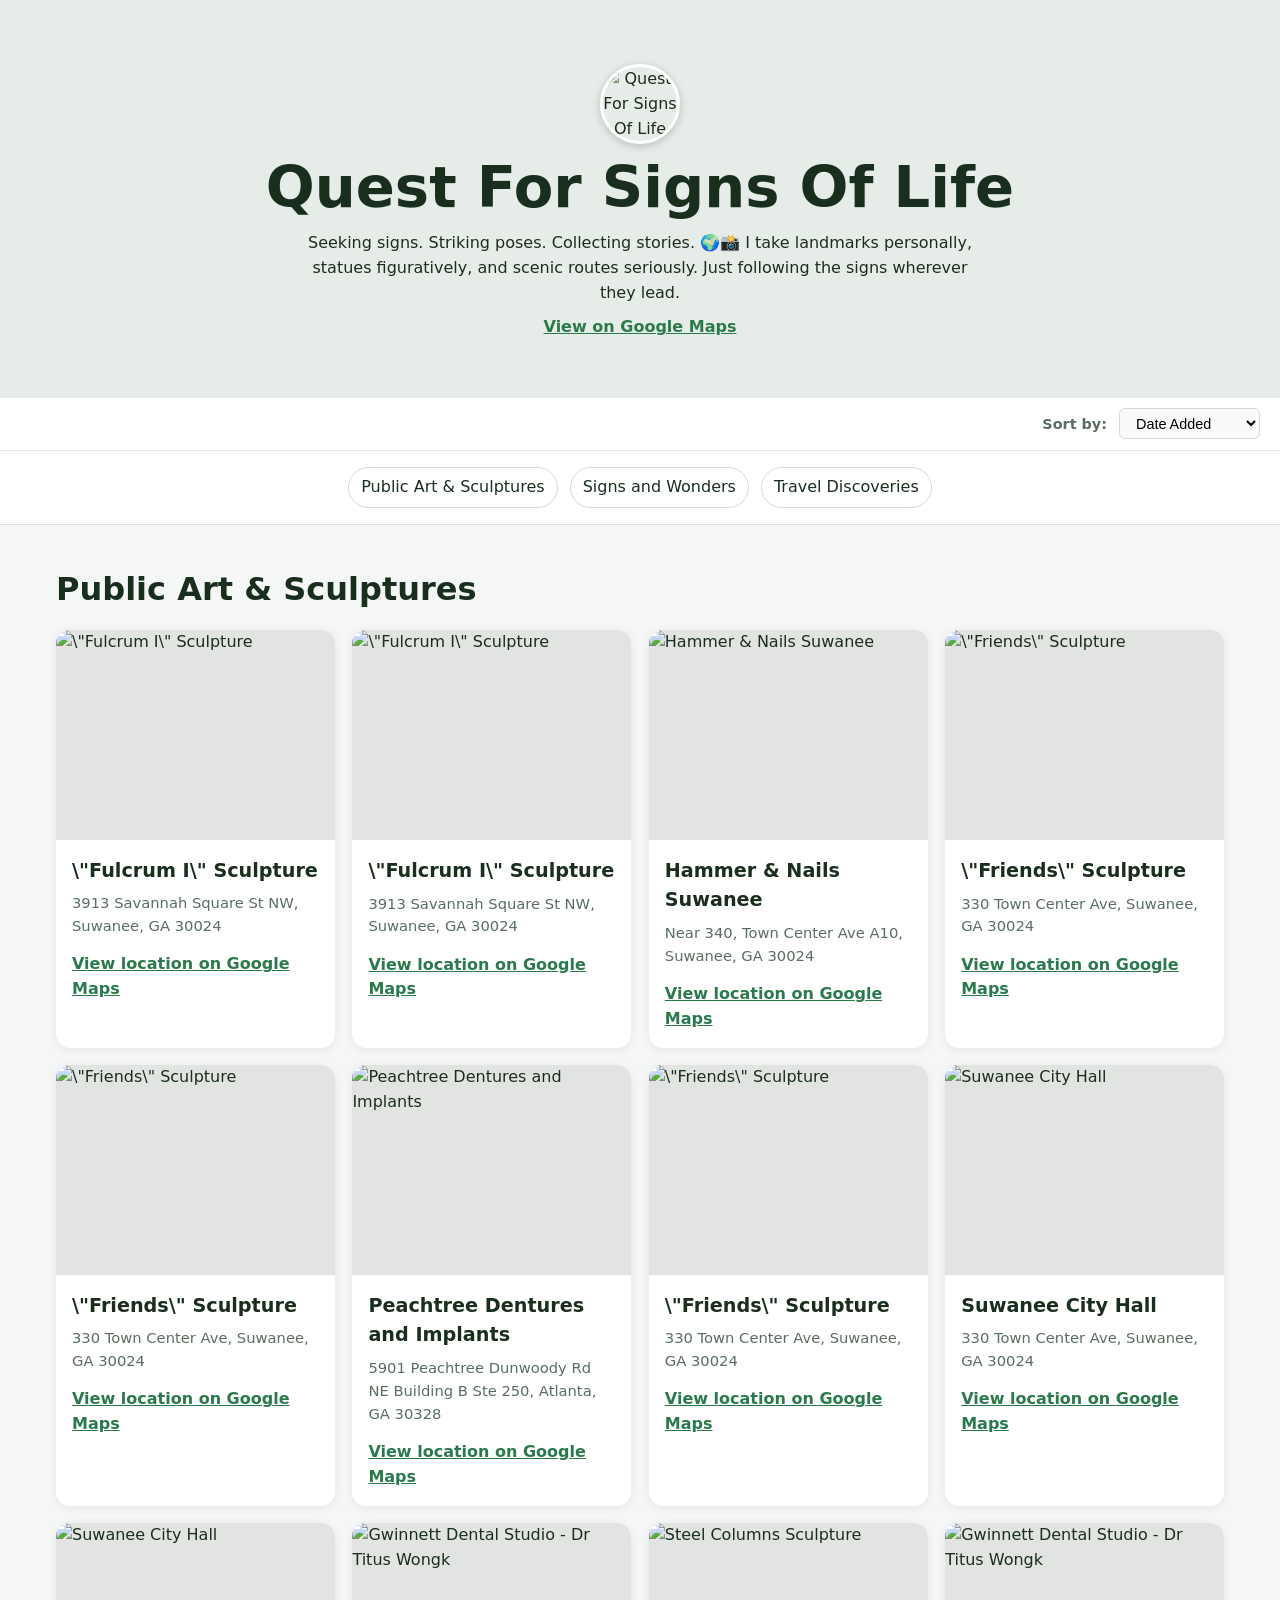
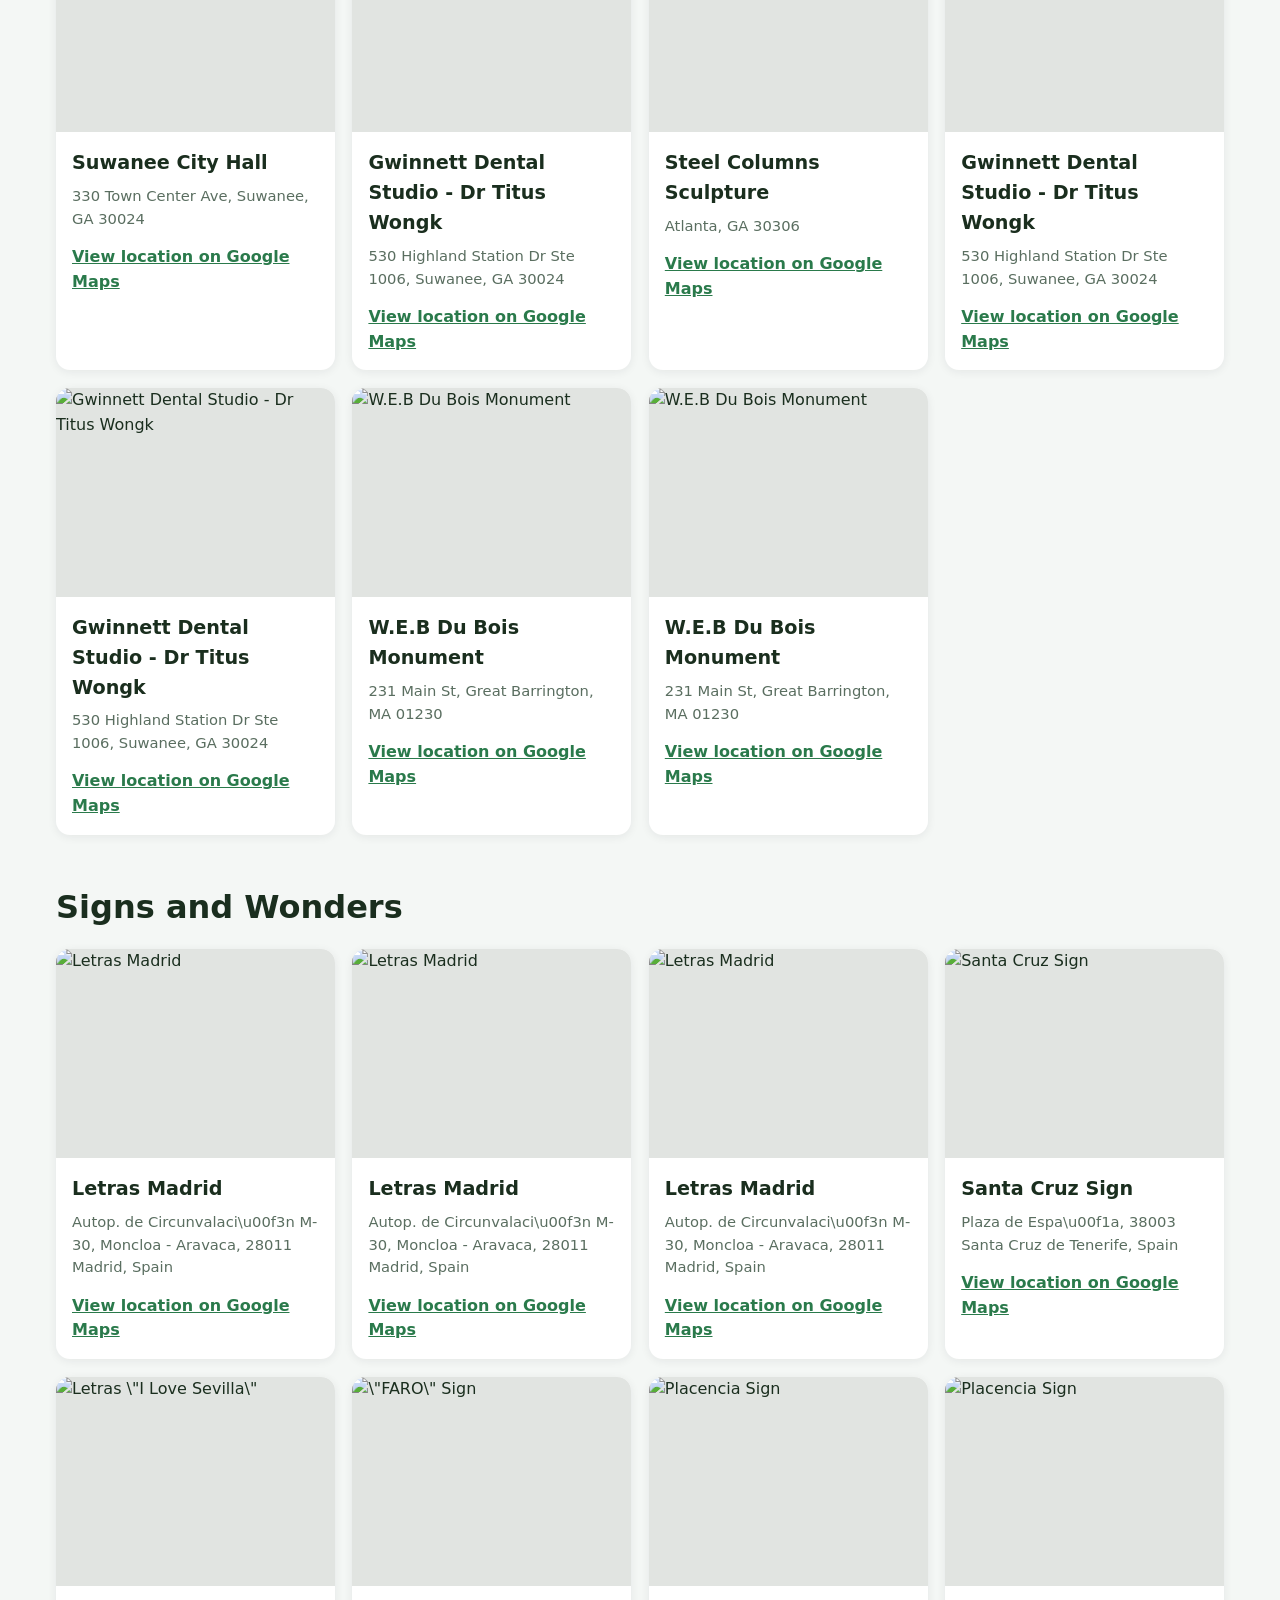
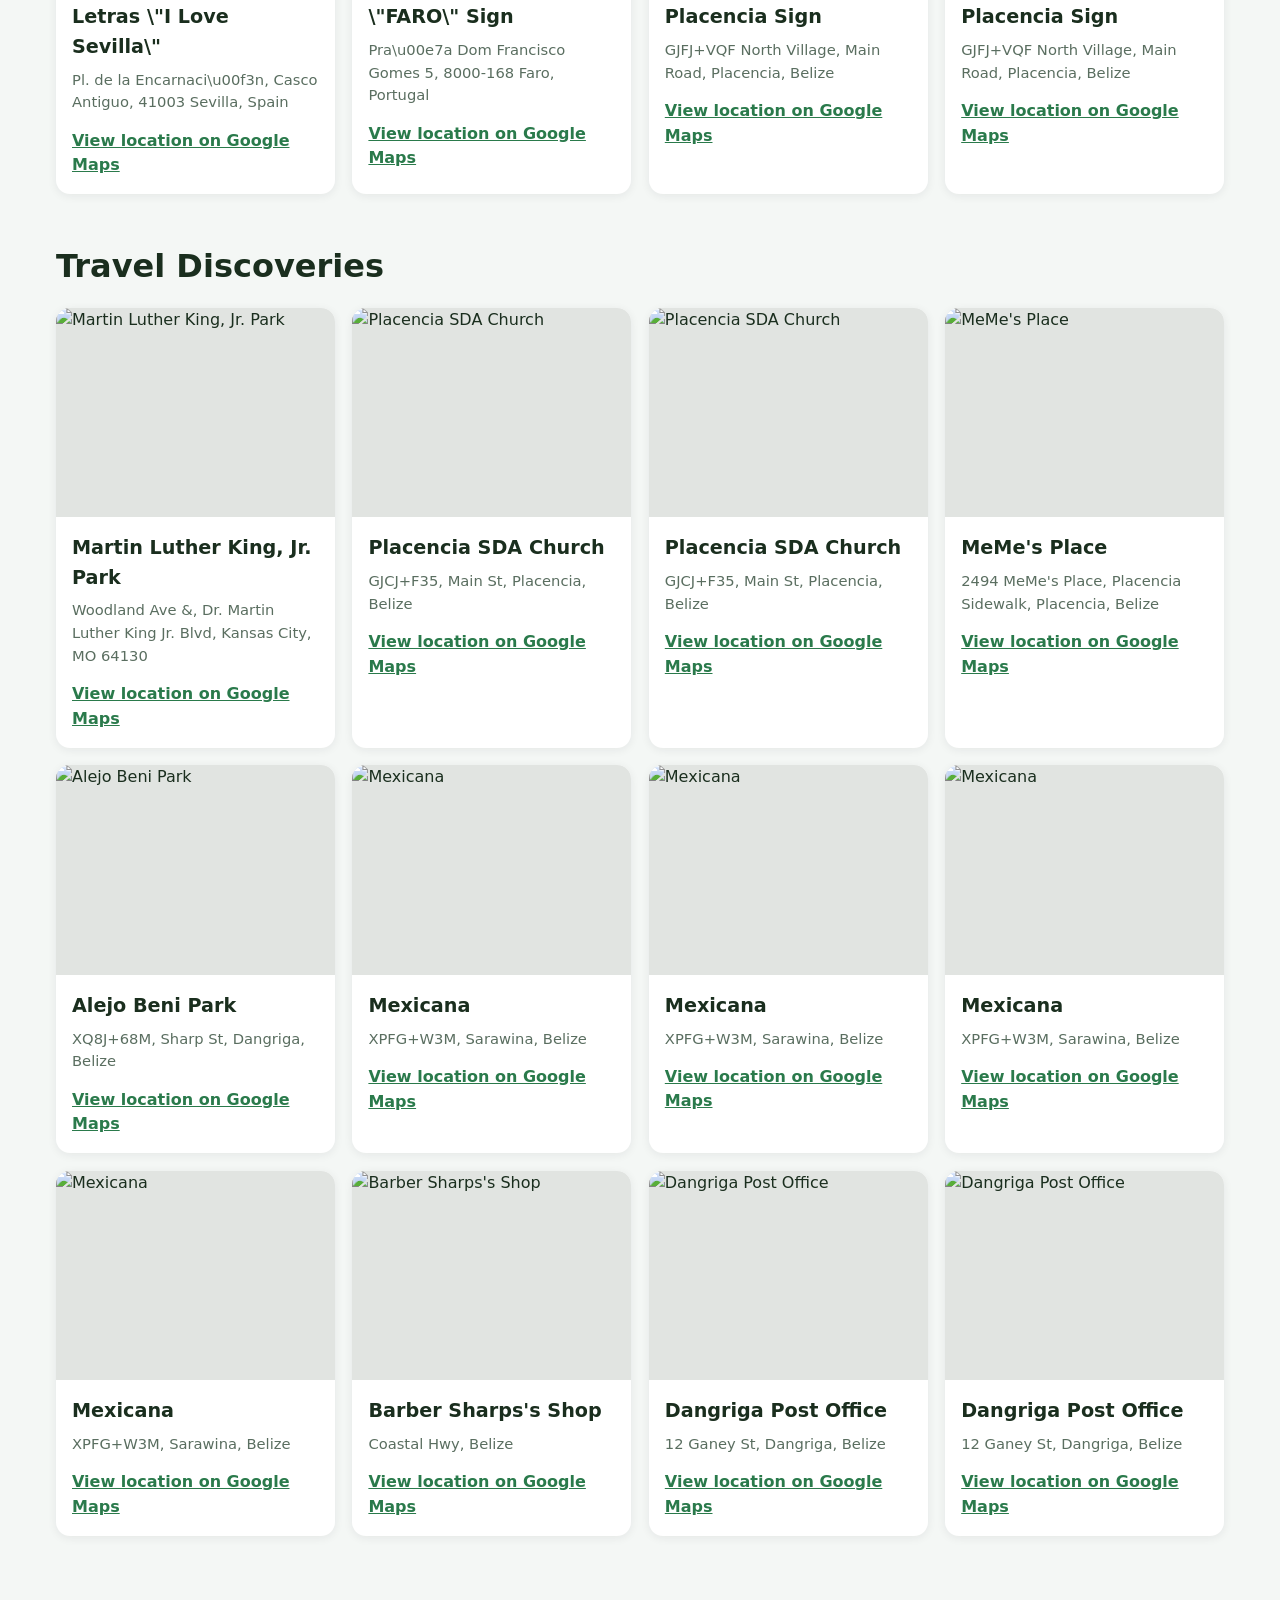
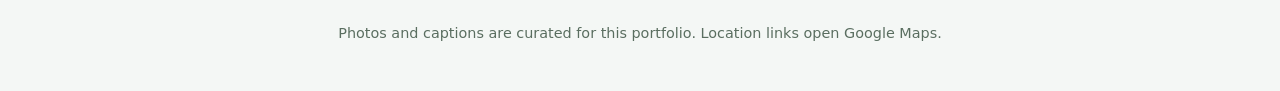
==== index.html @ e55c6319 "Initial commit" ====
<!doctype html>
<html lang="en">
<head>
<meta charset="utf-8">
<meta name="viewport" content="width=device-width, initial-scale=1">
<meta name="description" content="Seeking signs. Striking poses. Collecting stories. 🌍📸 I take landmarks personally, statues figuratively, and scenic routes seriously. Just following the signs wherever they lead.">
<title>Quest For Signs Of Life</title>
<link rel="stylesheet" href="styles.css">
</head>
<body>
<header class="hero">
  <img class="profile-avatar" src="https://lh3.googleusercontent.com/a-/ALV-UjVYVIkcfhjpvwHBjh4CRCGBfYFcAwky-aN633ZvB7PXFvePnV8=s96-c" alt="Quest For Signs Of Life" width="80" height="80">
  <h1>Quest For Signs Of Life</h1>
  <p>Seeking signs. Striking poses. Collecting stories. 🌍📸 I take landmarks personally, statues figuratively, and scenic routes seriously. Just following the signs wherever they lead.</p>
  <p class="profile-link"><a href="https://maps.app.goo.gl/fho6S7iKjvquva9W6" target="_blank" rel="noopener noreferrer">View on Google Maps</a></p>
</header>
<div class="sort-bar">
  <label for="sort-select">Sort by:</label>
  <select id="sort-select">
    <option value="date">Date Added</option>
    <option value="title">Title (A–Z)</option>
    <option value="location">Location (A–Z)</option>
  </select>
</div>
<nav class="collection-nav" aria-label="Photo collections"><a href="#public-art-sculptures">Public Art &amp; Sculptures</a> <a href="#signs-and-wonders">Signs and Wonders</a> <a href="#travel-discoveries">Travel Discoveries</a></nav>
<main><section class="collection" id="public-art-sculptures">
  <h2>Public Art &amp; Sculptures</h2>
  <div class="grid">
<article class="card" id="fulcrum-i-sculpture" data-title="\&quot;fulcrum i\&quot; sculpture" data-location="3913 savannah square st nw, suwanee, ga 30024" data-order="0">
  <img src="https://lh3.googleusercontent.com/gps-cs/AAjk-CPjcDRV4LY3oTUTnozF709EifGMm-iW6-T2a3yYVRmfaegRmY4j3BQ7zr0cQS2tOHPNET0bX2qPacGS0pge8qh6NOzfyj3w22U9Qyyy7bNI8iGzzqP0lEtYaayX1WrbvXB-BWWEI4v1JTDm=s1600" alt="\&quot;Fulcrum I\&quot; Sculpture" loading="lazy">
  <div class="card-body">
    <h3>\&quot;Fulcrum I\&quot; Sculpture</h3>
    <p class="location">3913 Savannah Square St NW, Suwanee, GA 30024</p>
    
    <a class="map-link" href="https://www.google.com/maps/search/?api=1&amp;query=%22Fulcrum%20I%22%20Sculpture%203913%20Savannah%20Square%20St%20NW%2C%20Suwanee%2C%20GA%2030024" target="_blank" rel="noopener noreferrer">View location on Google Maps</a>
    
  </div>
</article><article class="card" id="fulcrum-i-sculpture-2" data-title="\&quot;fulcrum i\&quot; sculpture" data-location="3913 savannah square st nw, suwanee, ga 30024" data-order="1">
  <img src="https://lh3.googleusercontent.com/gps-cs/AAjk-CMAC3mHqHTq56astSIyc7dR5C9suR_Et3FlltnM2l_-QTyMw81zLhd4Zi8c619k0rqswoLZ_iw0eMnvaOnvrgnevINEvj5DcufagdLxiyOsaTZpPoeiTMwqQSo2zlxsbqt1t8O5dBIWEtxf=s1600" alt="\&quot;Fulcrum I\&quot; Sculpture" loading="lazy">
  <div class="card-body">
    <h3>\&quot;Fulcrum I\&quot; Sculpture</h3>
    <p class="location">3913 Savannah Square St NW, Suwanee, GA 30024</p>
    
    <a class="map-link" href="https://www.google.com/maps/search/?api=1&amp;query=%22Fulcrum%20I%22%20Sculpture%203913%20Savannah%20Square%20St%20NW%2C%20Suwanee%2C%20GA%2030024" target="_blank" rel="noopener noreferrer">View location on Google Maps</a>
    
  </div>
</article><article class="card" id="hammer-nails-suwanee" data-title="hammer &amp; nails suwanee" data-location="near 340, town center ave a10, suwanee, ga 30024" data-order="2">
  <img src="https://lh3.googleusercontent.com/gps-cs/AAjk-CMjZ8JPD0qA6g0vp4OiiWoOI3Bawlb7DH0i2UN3Lx-vzVD4D3mVbzqg5lt4mz6n6WIW1T0OYktq0cKFC_Tt3FblMCxm6doD3w8XoTFPCIm7uFyWmOtdTM2A-haPl2UPxg0joqxUcpsZcV_9=s1600" alt="Hammer &amp; Nails Suwanee" loading="lazy">
  <div class="card-body">
    <h3>Hammer &amp; Nails Suwanee</h3>
    <p class="location">Near 340, Town Center Ave A10, Suwanee, GA 30024</p>
    
    <a class="map-link" href="https://www.google.com/maps/search/?api=1&amp;query=Hammer%20%26%20Nails%20Suwanee%20Near%20340%2C%20Town%20Center%20Ave%20A10%2C%20Suwanee%2C%20GA%2030024" target="_blank" rel="noopener noreferrer">View location on Google Maps</a>
    
  </div>
</article><article class="card" id="friends-sculpture" data-title="\&quot;friends\&quot; sculpture" data-location="330 town center ave, suwanee, ga 30024" data-order="3">
  <img src="https://lh3.googleusercontent.com/gps-cs/AAjk-CPSZ3cBO99kidfhHFSsinlZXzmZ9LNpu5Va8L9LQ7phulaDBSsYbMKCyOMUe-6M6v-e0M-iJLeCcZ18PW7Gc74RXpOqVmduPXOTPUaHhcw-DtMhvDoyB2okxI7XndL6jPCYzpjwWjSMb5WJ=s1600" alt="\&quot;Friends\&quot; Sculpture" loading="lazy">
  <div class="card-body">
    <h3>\&quot;Friends\&quot; Sculpture</h3>
    <p class="location">330 Town Center Ave, Suwanee, GA 30024</p>
    
    <a class="map-link" href="https://www.google.com/maps/search/?api=1&amp;query=%22Friends%22%20Sculpture%20330%20Town%20Center%20Ave%2C%20Suwanee%2C%20GA%2030024" target="_blank" rel="noopener noreferrer">View location on Google Maps</a>
    
  </div>
</article><article class="card" id="friends-sculpture-2" data-title="\&quot;friends\&quot; sculpture" data-location="330 town center ave, suwanee, ga 30024" data-order="4">
  <img src="https://lh3.googleusercontent.com/gps-cs/AAjk-CM9dxLlRCcQ117OHpsnFPayEJFZZuwjcWnPMPOLr9h2gDaH62eeY1jtdaXjPUlAqR60leu82C0jECZ6V-1DKsObAlE5KL4fhkf2AUXW7UXjzu0NhnbOinC3xCA350mPnncRDMJnUu64vtMr=s1600" alt="\&quot;Friends\&quot; Sculpture" loading="lazy">
  <div class="card-body">
    <h3>\&quot;Friends\&quot; Sculpture</h3>
    <p class="location">330 Town Center Ave, Suwanee, GA 30024</p>
    
    <a class="map-link" href="https://www.google.com/maps/search/?api=1&amp;query=%22Friends%22%20Sculpture%20330%20Town%20Center%20Ave%2C%20Suwanee%2C%20GA%2030024" target="_blank" rel="noopener noreferrer">View location on Google Maps</a>
    
  </div>
</article><article class="card" id="peachtree-dentures-and-implants" data-title="peachtree dentures and implants" data-location="5901 peachtree dunwoody rd ne building b ste 250, atlanta, ga 30328" data-order="5">
  <img src="https://lh3.googleusercontent.com/gps-cs/AAjk-CNvNzcjSTLCnE76BUQ9yUJ7GzL4pWwaxLewKclf2F5-UrS4A2SWdZ6069Ts0scK_STKCZcZEg2oEhx26m8mAub_0e0DsEqL64bnNpzw6uIyr_M50hdHynhUsMbtO6FhA3X-5romMRrcvFfw=s1600" alt="Peachtree Dentures and Implants" loading="lazy">
  <div class="card-body">
    <h3>Peachtree Dentures and Implants</h3>
    <p class="location">5901 Peachtree Dunwoody Rd NE Building B Ste 250, Atlanta, GA 30328</p>
    
    <a class="map-link" href="https://www.google.com/maps/search/?api=1&amp;query=Peachtree%20Dentures%20and%20Implants%205901%20Peachtree%20Dunwoody%20Rd%20NE%20Building%20B%20Ste%20250%2C%20Atlanta%2C%20GA%2030328" target="_blank" rel="noopener noreferrer">View location on Google Maps</a>
    
  </div>
</article><article class="card" id="friends-sculpture-3" data-title="\&quot;friends\&quot; sculpture" data-location="330 town center ave, suwanee, ga 30024" data-order="6">
  <img src="https://lh3.googleusercontent.com/gps-cs/AAjk-CNLAWEEGxqPdOCEQtlBOezHHM04ytiVY0pTIbSVx4Xj0vBW9uLVVaSHUYy1aNop0RF1932sD5SBoEp6R-BG325iFBjz3c4eaePq1kE76YBqxUYSVAJTIWcBX86760EZAsKoOJvUZF6A1dE=s1600" alt="\&quot;Friends\&quot; Sculpture" loading="lazy">
  <div class="card-body">
    <h3>\&quot;Friends\&quot; Sculpture</h3>
    <p class="location">330 Town Center Ave, Suwanee, GA 30024</p>
    
    <a class="map-link" href="https://www.google.com/maps/search/?api=1&amp;query=%22Friends%22%20Sculpture%20330%20Town%20Center%20Ave%2C%20Suwanee%2C%20GA%2030024" target="_blank" rel="noopener noreferrer">View location on Google Maps</a>
    
  </div>
</article><article class="card" id="suwanee-city-hall" data-title="suwanee city hall" data-location="330 town center ave, suwanee, ga 30024" data-order="7">
  <img src="https://lh3.googleusercontent.com/gps-cs/AAjk-CP6AwwALE9U9UxjfLQis_iD1plHlrMDRB5EnMbO5y8jUXQZNR59cK1FhC869THk90TTks6bxITlHA8iOVcI9fkicvbV1Lqss08Crg62Pm2fJDPqtZnO-HEGwIWv-MaN7Ih97PLvdWmTN3O2=s1600" alt="Suwanee City Hall" loading="lazy">
  <div class="card-body">
    <h3>Suwanee City Hall</h3>
    <p class="location">330 Town Center Ave, Suwanee, GA 30024</p>
    
    <a class="map-link" href="https://www.google.com/maps/search/?api=1&amp;query=Suwanee%20City%20Hall%20330%20Town%20Center%20Ave%2C%20Suwanee%2C%20GA%2030024" target="_blank" rel="noopener noreferrer">View location on Google Maps</a>
    
  </div>
</article><article class="card" id="suwanee-city-hall-2" data-title="suwanee city hall" data-location="330 town center ave, suwanee, ga 30024" data-order="8">
  <img src="https://lh3.googleusercontent.com/gps-cs/AAjk-CPmdmVfYyThDWozUYnGB7EWTGvueivXzJ7Zl9KDcxgdp0LyPemRkZ2TDw2qgaReLxuhc-4f-J5Uaj_EWWisHIxb44N_44ZFnBzEwfBQYHjeMnmvNJV_2D9Gd8fjNtg5jECDHXSakOuemnMT=s1600" alt="Suwanee City Hall" loading="lazy">
  <div class="card-body">
    <h3>Suwanee City Hall</h3>
    <p class="location">330 Town Center Ave, Suwanee, GA 30024</p>
    
    <a class="map-link" href="https://www.google.com/maps/search/?api=1&amp;query=Suwanee%20City%20Hall%20330%20Town%20Center%20Ave%2C%20Suwanee%2C%20GA%2030024" target="_blank" rel="noopener noreferrer">View location on Google Maps</a>
    
  </div>
</article><article class="card" id="gwinnett-dental-studio---dr-titus-wongk" data-title="gwinnett dental studio - dr titus wongk" data-location="530 highland station dr ste 1006, suwanee, ga 30024" data-order="9">
  <img src="https://lh3.googleusercontent.com/gps-cs/AAjk-CP9B-VBb9Gto3YNHYB4Z7X_9h1XqsOgfOMI_YLf2zV1aw_0RY_9RGkFcIXpUDZZDODA8KXPh-7yHWoe-8ryrFp4Jlbzx6z3ZPDIX6p9WWLkGib2U0dDQKcz8V_8S1qc9sfkcHH5tzm_ghTK=s1600" alt="Gwinnett Dental Studio - Dr Titus Wongk" loading="lazy">
  <div class="card-body">
    <h3>Gwinnett Dental Studio - Dr Titus Wongk</h3>
    <p class="location">530 Highland Station Dr Ste 1006, Suwanee, GA 30024</p>
    
    <a class="map-link" href="https://www.google.com/maps/search/?api=1&amp;query=Gwinnett%20Dental%20Studio%20-%20Dr%20Titus%20Wongk%20530%20Highland%20Station%20Dr%20Ste%201006%2C%20Suwanee%2C%20GA%2030024" target="_blank" rel="noopener noreferrer">View location on Google Maps</a>
    
  </div>
</article><article class="card" id="steel-columns-sculpture" data-title="steel columns sculpture" data-location="atlanta, ga 30306" data-order="10">
  <img src="https://lh3.googleusercontent.com/gps-cs/AAjk-CPOG3f5QzEt25PzIwskw99_112TnjSBDwkQuXYxUuY9Psbq_5NDz-jh-odmuCVR9CJAWPB7fIyXf5ePzjoNVDL6BExnl-1_Dc8u_SZVHCxWrOAZjGqQKgDsv_hgeN0c5iIXe7bUx_OQz7rp=s1600" alt="Steel Columns Sculpture" loading="lazy">
  <div class="card-body">
    <h3>Steel Columns Sculpture</h3>
    <p class="location">Atlanta, GA 30306</p>
    
    <a class="map-link" href="https://www.google.com/maps/search/?api=1&amp;query=Steel%20Columns%20Sculpture%20Atlanta%2C%20GA%2030306" target="_blank" rel="noopener noreferrer">View location on Google Maps</a>
    
  </div>
</article><article class="card" id="gwinnett-dental-studio---dr-titus-wongk-2" data-title="gwinnett dental studio - dr titus wongk" data-location="530 highland station dr ste 1006, suwanee, ga 30024" data-order="11">
  <img src="https://lh3.googleusercontent.com/gps-cs/AAjk-CN3ERFANw-KiMpd-KqmU1566knoIc3tY7KsjrOXFUQQpkJJ56NJHt4a0yptjAML5EyjcEhTPJ-1yLpoRZzLVJFgiS--Mv3gsBUVJTEdJ6YOtRng6hs76QsHH5pR2jxt-VlfjE-EgiKWGncx=s1600" alt="Gwinnett Dental Studio - Dr Titus Wongk" loading="lazy">
  <div class="card-body">
    <h3>Gwinnett Dental Studio - Dr Titus Wongk</h3>
    <p class="location">530 Highland Station Dr Ste 1006, Suwanee, GA 30024</p>
    
    <a class="map-link" href="https://www.google.com/maps/search/?api=1&amp;query=Gwinnett%20Dental%20Studio%20-%20Dr%20Titus%20Wongk%20530%20Highland%20Station%20Dr%20Ste%201006%2C%20Suwanee%2C%20GA%2030024" target="_blank" rel="noopener noreferrer">View location on Google Maps</a>
    
  </div>
</article><article class="card" id="gwinnett-dental-studio---dr-titus-wongk-3" data-title="gwinnett dental studio - dr titus wongk" data-location="530 highland station dr ste 1006, suwanee, ga 30024" data-order="12">
  <img src="https://lh3.googleusercontent.com/gps-cs/AAjk-CPPyxXRRXoTrVT6aRfAcX2nzIBVCpo-tcVp_hxc289vZ7EJjEG9d9T5fpEBQuQZku0x7xUBklRtFckXPCIuWyIzrIOEgPhVe81IDDs2y-_53yqFSApxSdVJ3n9wT54CcCu_GKIoio1INg1m=s1600" alt="Gwinnett Dental Studio - Dr Titus Wongk" loading="lazy">
  <div class="card-body">
    <h3>Gwinnett Dental Studio - Dr Titus Wongk</h3>
    <p class="location">530 Highland Station Dr Ste 1006, Suwanee, GA 30024</p>
    
    <a class="map-link" href="https://www.google.com/maps/search/?api=1&amp;query=Gwinnett%20Dental%20Studio%20-%20Dr%20Titus%20Wongk%20530%20Highland%20Station%20Dr%20Ste%201006%2C%20Suwanee%2C%20GA%2030024" target="_blank" rel="noopener noreferrer">View location on Google Maps</a>
    
  </div>
</article><article class="card" id="w-e-b-du-bois-monument" data-title="w.e.b du bois monument" data-location="231 main st, great barrington, ma 01230" data-order="13">
  <img src="https://lh3.googleusercontent.com/gps-cs/AAjk-CNCsHzha9v9Wbxh0I-8oBJrJY7XqemNYc0UvGLCO3XVVc226RBIQn1zhix_kOeQmZTpY6Z7FDVZJQ9qzmilTjiP04XOtZ57U-TmqDdlwJhbZCS9OypXFB4ANpK-8RM9S4p4okbvI6yXo7Vp=s1600" alt="W.E.B Du Bois Monument" loading="lazy">
  <div class="card-body">
    <h3>W.E.B Du Bois Monument</h3>
    <p class="location">231 Main St, Great Barrington, MA 01230</p>
    
    <a class="map-link" href="https://www.google.com/maps/search/?api=1&amp;query=W.E.B%20Du%20Bois%20Monument%20231%20Main%20St%2C%20Great%20Barrington%2C%20MA%2001230" target="_blank" rel="noopener noreferrer">View location on Google Maps</a>
    
  </div>
</article><article class="card" id="w-e-b-du-bois-monument-2" data-title="w.e.b du bois monument" data-location="231 main st, great barrington, ma 01230" data-order="14">
  <img src="https://lh3.googleusercontent.com/gps-cs/AAjk-CN98BIduMtMpYC3RNNIj65Uta9b534Z-pzlvgl4BOXKEbhETNUszCHZ-yq_PW0RzERoMYdHcIGVJaGaBJ-0c6Dky0to-PG6GsxmqT_uQP0LcUc4KvFImLINviorfoHzC0wy64uKiDIPxU8=s1600" alt="W.E.B Du Bois Monument" loading="lazy">
  <div class="card-body">
    <h3>W.E.B Du Bois Monument</h3>
    <p class="location">231 Main St, Great Barrington, MA 01230</p>
    
    <a class="map-link" href="https://www.google.com/maps/search/?api=1&amp;query=W.E.B%20Du%20Bois%20Monument%20231%20Main%20St%2C%20Great%20Barrington%2C%20MA%2001230" target="_blank" rel="noopener noreferrer">View location on Google Maps</a>
    
  </div>
</article>
</div>
</section><section class="collection" id="signs-and-wonders">
  <h2>Signs and Wonders</h2>
  <div class="grid">
<article class="card" id="letras-madrid" data-title="letras madrid" data-location="autop. de circunvalaci\u00f3n m-30, moncloa - aravaca, 28011 madrid, spain" data-order="15">
  <img src="https://lh3.googleusercontent.com/gps-cs/AAjk-CNe--esNR8vwTBZ0TS073ccTgdxWku1Zff3wvO2gMWAXjYW6LjzC76ED0guWniqg-LzYQHNzx5q3KImdXI20HZXdymzsMl7liZjOZ3UNigyeAk51Tt8bcsYX9GPCPfPovXwTvDp=s1600" alt="Letras Madrid" loading="lazy">
  <div class="card-body">
    <h3>Letras Madrid</h3>
    <p class="location">Autop. de Circunvalaci\u00f3n M-30, Moncloa - Aravaca, 28011 Madrid, Spain</p>
    
    <a class="map-link" href="https://www.google.com/maps/search/?api=1&amp;query=Letras%20Madrid%20Autop.%20de%20Circunvalaci%C3%B3n%20M-30%2C%20Moncloa%20-%20Aravaca%2C%2028011%20Madrid%2C%20Spain" target="_blank" rel="noopener noreferrer">View location on Google Maps</a>
    
  </div>
</article><article class="card" id="letras-madrid-2" data-title="letras madrid" data-location="autop. de circunvalaci\u00f3n m-30, moncloa - aravaca, 28011 madrid, spain" data-order="16">
  <img src="https://lh3.googleusercontent.com/gps-cs/AAjk-CNC9JUY2nL_JVJiZ2H0mS8CoNGrz2dXNZBhqGQeDQ1G8zMTsb6Sv__AtCXyUqBu-OYGSxsKlSsIBAQ0N8JFuLhsDkhFu1liGyaoq-HQum3QriQRS6Ugft_5nfhvKNKL1lGkuhG1=s1600" alt="Letras Madrid" loading="lazy">
  <div class="card-body">
    <h3>Letras Madrid</h3>
    <p class="location">Autop. de Circunvalaci\u00f3n M-30, Moncloa - Aravaca, 28011 Madrid, Spain</p>
    
    <a class="map-link" href="https://www.google.com/maps/search/?api=1&amp;query=Letras%20Madrid%20Autop.%20de%20Circunvalaci%C3%B3n%20M-30%2C%20Moncloa%20-%20Aravaca%2C%2028011%20Madrid%2C%20Spain" target="_blank" rel="noopener noreferrer">View location on Google Maps</a>
    
  </div>
</article><article class="card" id="letras-madrid-3" data-title="letras madrid" data-location="autop. de circunvalaci\u00f3n m-30, moncloa - aravaca, 28011 madrid, spain" data-order="17">
  <img src="https://lh3.googleusercontent.com/gps-cs/AAjk-CMhjQQevPziL9Jbs4IQjhd88yoZI1DLbwEjkLwIcly2ud1-HbapZNiEQ2skHdEi5S0gMQhFKAwdgd5GDZ7kK2Sd7xIRn7Iu91V6saQIMHHklQepxrZJuszpQUmNQ-ai2U5RAH696Q=s1600" alt="Letras Madrid" loading="lazy">
  <div class="card-body">
    <h3>Letras Madrid</h3>
    <p class="location">Autop. de Circunvalaci\u00f3n M-30, Moncloa - Aravaca, 28011 Madrid, Spain</p>
    
    <a class="map-link" href="https://www.google.com/maps/search/?api=1&amp;query=Letras%20Madrid%20Autop.%20de%20Circunvalaci%C3%B3n%20M-30%2C%20Moncloa%20-%20Aravaca%2C%2028011%20Madrid%2C%20Spain" target="_blank" rel="noopener noreferrer">View location on Google Maps</a>
    
  </div>
</article><article class="card" id="santa-cruz-sign" data-title="santa cruz sign" data-location="plaza de espa\u00f1a, 38003 santa cruz de tenerife, spain" data-order="18">
  <img src="https://lh3.googleusercontent.com/gps-cs/AAjk-COhRNw-7ranhF0YsZY_7n3qtPHRaOMlxb6QinDbdrsqtAM5Kzh0aJ4X_CHrATIwYVy2TGlyApQwBNwxeGxUXNs0ufbuS5rQm4sksBb7H1cTEwShsn0dZkicZZcH6KcoT5BCmq3P=s1600" alt="Santa Cruz Sign" loading="lazy">
  <div class="card-body">
    <h3>Santa Cruz Sign</h3>
    <p class="location">Plaza de Espa\u00f1a, 38003 Santa Cruz de Tenerife, Spain</p>
    
    <a class="map-link" href="https://www.google.com/maps/search/?api=1&amp;query=Santa%20Cruz%20Sign%20Plaza%20de%20Espa%C3%B1a%2C%2038003%20Santa%20Cruz%20de%20Tenerife%2C%20Spain" target="_blank" rel="noopener noreferrer">View location on Google Maps</a>
    
  </div>
</article><article class="card" id="letras-i-love-sevilla" data-title="letras \&quot;i love sevilla\&quot;" data-location="pl. de la encarnaci\u00f3n, casco antiguo, 41003 sevilla, spain" data-order="19">
  <img src="https://lh3.googleusercontent.com/gps-cs/AAjk-COS1itS14Pt8HTK4PKyRCs8uJSkr8ZRL2AOzHteADpEQ1Kj1Xy8RzTONj1yDd4KR6loPWhUhG-I4kI_1d0p5n5NVWhqhMnXRkY9JivNgRzrh2FPdOFDpvi09UnLnv_Ye1EI5aj9=s1600" alt="Letras \&quot;I Love Sevilla\&quot;" loading="lazy">
  <div class="card-body">
    <h3>Letras \&quot;I Love Sevilla\&quot;</h3>
    <p class="location">Pl. de la Encarnaci\u00f3n, Casco Antiguo, 41003 Sevilla, Spain</p>
    
    <a class="map-link" href="https://www.google.com/maps/search/?api=1&amp;query=Letras%20%22I%20Love%20Sevilla%22%20Pl.%20de%20la%20Encarnaci%C3%B3n%2C%20Casco%20Antiguo%2C%2041003%20Sevilla%2C%20Spain" target="_blank" rel="noopener noreferrer">View location on Google Maps</a>
    
  </div>
</article><article class="card" id="faro-sign" data-title="\&quot;faro\&quot; sign" data-location="pra\u00e7a dom francisco gomes 5, 8000-168 faro, portugal" data-order="20">
  <img src="https://lh3.googleusercontent.com/gps-cs/AAjk-COaAn0rDJ7EX9SElISmaiq0J5Mxt2ZNLcgg-H_D9h7fZgHpAalwjB1GKPQ3Ic8obEi3iaULn6rP_2st75bQUG7yXn6aWaxg_GHr7Odcih1Pl1mmqGwbP6IegqvVwckkfh1Rlf3liA=s1600" alt="\&quot;FARO\&quot; Sign" loading="lazy">
  <div class="card-body">
    <h3>\&quot;FARO\&quot; Sign</h3>
    <p class="location">Pra\u00e7a Dom Francisco Gomes 5, 8000-168 Faro, Portugal</p>
    
    <a class="map-link" href="https://www.google.com/maps/search/?api=1&amp;query=%22FARO%22%20Sign%20Pra%C3%A7a%20Dom%20Francisco%20Gomes%205%2C%208000-168%20Faro%2C%20Portugal" target="_blank" rel="noopener noreferrer">View location on Google Maps</a>
    
  </div>
</article><article class="card" id="placencia-sign" data-title="placencia sign" data-location="gjfj+vqf north village, main road, placencia, belize" data-order="22">
  <img src="https://lh3.googleusercontent.com/gps-cs/AAjk-CPjA26RCqvoQywgBi3pnoJYtaEueWkb36QhbN187hU7p1D3clgGH7dUdvGPISK4FIW6LAPNF1yRw1lhB5F0LxfrhjX_bleq5hjGQ1k0qCNNpBcWr63bi9Wu90q1P582dqnyNIwa=s1600" alt="Placencia Sign" loading="lazy">
  <div class="card-body">
    <h3>Placencia Sign</h3>
    <p class="location">GJFJ+VQF North Village, Main Road, Placencia, Belize</p>
    
    <a class="map-link" href="https://www.google.com/maps/search/?api=1&amp;query=Placencia%20Sign%20GJFJ%2BVQF%20North%20Village%2C%20Main%20Road%2C%20Placencia%2C%20Belize" target="_blank" rel="noopener noreferrer">View location on Google Maps</a>
    
  </div>
</article><article class="card" id="placencia-sign-2" data-title="placencia sign" data-location="gjfj+vqf north village, main road, placencia, belize" data-order="23">
  <img src="https://lh3.googleusercontent.com/gps-cs/AAjk-CNCnYaW_HMpOXI53qx0a3v6rZbugf8uHr8gkZ6D7La6HKR-6D4EPPIGcWiwFCSh0nZLceDtn7Bp_xhObS8YBH_vWPdnR-1AWg0lHqC0xGO3dotN9j6Wxhyru7cqApgstYwlec2M=s1600" alt="Placencia Sign" loading="lazy">
  <div class="card-body">
    <h3>Placencia Sign</h3>
    <p class="location">GJFJ+VQF North Village, Main Road, Placencia, Belize</p>
    
    <a class="map-link" href="https://www.google.com/maps/search/?api=1&amp;query=Placencia%20Sign%20GJFJ%2BVQF%20North%20Village%2C%20Main%20Road%2C%20Placencia%2C%20Belize" target="_blank" rel="noopener noreferrer">View location on Google Maps</a>
    
  </div>
</article>
</div>
</section><section class="collection" id="travel-discoveries">
  <h2>Travel Discoveries</h2>
  <div class="grid">
<article class="card" id="martin-luther-king-jr-park" data-title="martin luther king, jr. park" data-location="woodland ave &amp;, dr. martin luther king jr. blvd, kansas city, mo 64130" data-order="21">
  <img src="https://lh3.googleusercontent.com/gps-cs/AAjk-CNfPAG-39oysGgF7PU0V-uF9JFF3dv7iNLEEoTH-EqME5Cd_Vf_lL59713Ko1dKuWVmF2GedskBgH6OEHTytwG1LDy55NFlEa-_PtNI3qPKdJsCVr2K6s0bRpBwKFDSC-bSL_ok=s1600" alt="Martin Luther King, Jr. Park" loading="lazy">
  <div class="card-body">
    <h3>Martin Luther King, Jr. Park</h3>
    <p class="location">Woodland Ave &amp;, Dr. Martin Luther King Jr. Blvd, Kansas City, MO 64130</p>
    
    <a class="map-link" href="https://www.google.com/maps/search/?api=1&amp;query=Martin%20Luther%20King%2C%20Jr.%20Park%20Woodland%20Ave%20%26%2C%20Dr.%20Martin%20Luther%20King%20Jr.%20Blvd%2C%20Kansas%20City%2C%20MO%2064130" target="_blank" rel="noopener noreferrer">View location on Google Maps</a>
    
  </div>
</article><article class="card" id="placencia-sda-church" data-title="placencia sda church" data-location="gjcj+f35, main st, placencia, belize" data-order="24">
  <img src="https://lh3.googleusercontent.com/gps-cs/AAjk-CPwtuCYUVVDBB6GgQrosKLL3DqtKGwthwebImAG9ShJthr7vkQ1zPFa8JCxvePusGfUn8XGzESnkUIhVp8sCsqHEzd8no4z67TFvQp88p-owt5UGNy_O_U0GIAAlRMX8Wxej1PR=s1600" alt="Placencia SDA Church" loading="lazy">
  <div class="card-body">
    <h3>Placencia SDA Church</h3>
    <p class="location">GJCJ+F35, Main St, Placencia, Belize</p>
    
    <a class="map-link" href="https://www.google.com/maps/search/?api=1&amp;query=Placencia%20SDA%20Church%20GJCJ%2BF35%2C%20Main%20St%2C%20Placencia%2C%20Belize" target="_blank" rel="noopener noreferrer">View location on Google Maps</a>
    
  </div>
</article><article class="card" id="placencia-sda-church-2" data-title="placencia sda church" data-location="gjcj+f35, main st, placencia, belize" data-order="25">
  <img src="https://lh3.googleusercontent.com/gps-cs/AAjk-CO2zoQjSAT4ObXiz8DSiQ6kw8iX0RIFpD1xmhqcLMK9RZVsuS2Va8H7lqayDvVZHaQpjqIIzMfnjKuJilaICIV8ZGOebgbjmUx1g3cxCDa9rrLASyKiRuoygqsRMMnx-4Ycvj0D0A=s1600" alt="Placencia SDA Church" loading="lazy">
  <div class="card-body">
    <h3>Placencia SDA Church</h3>
    <p class="location">GJCJ+F35, Main St, Placencia, Belize</p>
    
    <a class="map-link" href="https://www.google.com/maps/search/?api=1&amp;query=Placencia%20SDA%20Church%20GJCJ%2BF35%2C%20Main%20St%2C%20Placencia%2C%20Belize" target="_blank" rel="noopener noreferrer">View location on Google Maps</a>
    
  </div>
</article><article class="card" id="meme-s-place" data-title="meme&#x27;s place" data-location="2494 meme&#x27;s place, placencia sidewalk, placencia, belize" data-order="26">
  <img src="https://lh3.googleusercontent.com/gps-cs/AAjk-CM3VRMym0ft4CzmvICmT293q2lCjsfKElVTowWYLCnN9aW4tJCs4RXGsY029D5sRwwSA3nZ2-fhRn4CBkKUZYEVNysWBE4_m1KKxcVZwnzX5XyCm_7Oi8ITs2VysPmM4qLdEVT4=s1600" alt="MeMe&#x27;s Place" loading="lazy">
  <div class="card-body">
    <h3>MeMe&#x27;s Place</h3>
    <p class="location">2494 MeMe&#x27;s Place, Placencia Sidewalk, Placencia, Belize</p>
    
    <a class="map-link" href="https://www.google.com/maps/search/?api=1&amp;query=MeMe&#x27;s%20Place%202494%20MeMe&#x27;s%20Place%2C%20Placencia%20Sidewalk%2C%20Placencia%2C%20Belize" target="_blank" rel="noopener noreferrer">View location on Google Maps</a>
    
  </div>
</article><article class="card" id="alejo-beni-park" data-title="alejo beni park" data-location="xq8j+68m, sharp st, dangriga, belize" data-order="27">
  <img src="https://lh3.googleusercontent.com/gps-cs/AAjk-CM6VmWodZDTbjZ3J4Vxfig8e0VvResHUjko6q3QYiSBU9D_IGvBWDSwggEGw0byObu0OrVmt0Ue91mv19CkbfWnaE_Mc5FRvK7v5Dz6G7076PLrI5lrNyGc1r0Q5yq3JpLEG8g=s1600" alt="Alejo Beni Park" loading="lazy">
  <div class="card-body">
    <h3>Alejo Beni Park</h3>
    <p class="location">XQ8J+68M, Sharp St, Dangriga, Belize</p>
    
    <a class="map-link" href="https://www.google.com/maps/search/?api=1&amp;query=Alejo%20Beni%20Park%20XQ8J%2B68M%2C%20Sharp%20St%2C%20Dangriga%2C%20Belize" target="_blank" rel="noopener noreferrer">View location on Google Maps</a>
    
  </div>
</article><article class="card" id="mexicana" data-title="mexicana" data-location="xpfg+w3m, sarawina, belize" data-order="28">
  <img src="https://lh3.googleusercontent.com/gps-cs/AAjk-CNKNzATB50MMedkQM6-FUXaxsCOyulO1KSLgIVO3hQfy_3CZp7oNCElwBt42kq3l4RNlg8ij3rjD3kIG4dfeUaWeBkf5p2tVG5BAyMBP4ESYXlmkR0W26PgXO6_n4uE8VtkTSgclw=s1600" alt="Mexicana" loading="lazy">
  <div class="card-body">
    <h3>Mexicana</h3>
    <p class="location">XPFG+W3M, Sarawina, Belize</p>
    
    <a class="map-link" href="https://www.google.com/maps/search/?api=1&amp;query=Mexicana%20XPFG%2BW3M%2C%20Sarawina%2C%20Belize" target="_blank" rel="noopener noreferrer">View location on Google Maps</a>
    
  </div>
</article><article class="card" id="mexicana-2" data-title="mexicana" data-location="xpfg+w3m, sarawina, belize" data-order="29">
  <img src="https://lh3.googleusercontent.com/gps-cs/AAjk-CPeNGSAsL3uLoC4qVCLxuukR_tgKJ2bZnGFwPWt3OvTjS3-AB58v2HoJfvhuv7qPdRvkVkZSB4B2WQJENfpKijHg0OcddNFi9xrlP4nU1kCmwLMGeIoIQuAWiEphv6QcFE0nXy4dA=s1600" alt="Mexicana" loading="lazy">
  <div class="card-body">
    <h3>Mexicana</h3>
    <p class="location">XPFG+W3M, Sarawina, Belize</p>
    
    <a class="map-link" href="https://www.google.com/maps/search/?api=1&amp;query=Mexicana%20XPFG%2BW3M%2C%20Sarawina%2C%20Belize" target="_blank" rel="noopener noreferrer">View location on Google Maps</a>
    
  </div>
</article><article class="card" id="mexicana-3" data-title="mexicana" data-location="xpfg+w3m, sarawina, belize" data-order="30">
  <img src="https://lh3.googleusercontent.com/gps-cs/AAjk-COUx1WXjxXyYVa-MhgF978v04b4US52e6VqbQvsN-BR0XR0LMZ_7CWslHrudoI7XB877O3oJl_cPoIojbrDVk8eNNriqmS7l-ZLM2sIZ-ppydvlzoqDVGMsjJlxgZJuu2QKiLTC=s1600" alt="Mexicana" loading="lazy">
  <div class="card-body">
    <h3>Mexicana</h3>
    <p class="location">XPFG+W3M, Sarawina, Belize</p>
    
    <a class="map-link" href="https://www.google.com/maps/search/?api=1&amp;query=Mexicana%20XPFG%2BW3M%2C%20Sarawina%2C%20Belize" target="_blank" rel="noopener noreferrer">View location on Google Maps</a>
    
  </div>
</article><article class="card" id="mexicana-4" data-title="mexicana" data-location="xpfg+w3m, sarawina, belize" data-order="31">
  <img src="https://lh3.googleusercontent.com/gps-cs/AAjk-CODS0Tk2ksDcUZIlUWHsPcFteGK-LbUU_Smi-Fa6envcgY_m3KZ83jvOh87rgfJ0nrL2HPtbztaPmrIRSMe5OKC9M5JMw0F8x5u8YNclzTw1PAsflVHHF-joYNDggJFgXoWS2s=s1600" alt="Mexicana" loading="lazy">
  <div class="card-body">
    <h3>Mexicana</h3>
    <p class="location">XPFG+W3M, Sarawina, Belize</p>
    
    <a class="map-link" href="https://www.google.com/maps/search/?api=1&amp;query=Mexicana%20XPFG%2BW3M%2C%20Sarawina%2C%20Belize" target="_blank" rel="noopener noreferrer">View location on Google Maps</a>
    
  </div>
</article><article class="card" id="barber-sharps-s-shop" data-title="barber sharps&#x27;s shop" data-location="coastal hwy, belize" data-order="32">
  <img src="https://lh3.googleusercontent.com/gps-cs/AAjk-CPkgusNM3bP55OEyqrbm8ghRE4Y5PrGar0U5KSjJUeP4_XHSkrSvGoN3GRFtvI0hq20xv1ofYqYDi8DyjTUtDP0NP_5L9jZ4dZDu4yG-x427DtDfEbHjBnF-eB9wDSkGg8byOHI=s1600" alt="Barber Sharps&#x27;s Shop" loading="lazy">
  <div class="card-body">
    <h3>Barber Sharps&#x27;s Shop</h3>
    <p class="location">Coastal Hwy, Belize</p>
    
    <a class="map-link" href="https://www.google.com/maps/search/?api=1&amp;query=Barber%20Sharps&#x27;s%20Shop%20Coastal%20Hwy%2C%20Belize" target="_blank" rel="noopener noreferrer">View location on Google Maps</a>
    
  </div>
</article><article class="card" id="dangriga-post-office" data-title="dangriga post office" data-location="12 ganey st, dangriga, belize" data-order="33">
  <img src="https://lh3.googleusercontent.com/gps-cs/AAjk-CNciwbmwE_2UCU7OV6Ajc3rrvjDhgXkYOK4peXld6v_ManKZ9p84knPr7VN4H-kMN-6QMnRhgKd7cp2Rd6nFxqLy2kOEn77sc2d8sO2zXF-XxKnljVNs9X8bAeU3um8AnmOlRw=s1600" alt="Dangriga Post Office" loading="lazy">
  <div class="card-body">
    <h3>Dangriga Post Office</h3>
    <p class="location">12 Ganey St, Dangriga, Belize</p>
    
    <a class="map-link" href="https://www.google.com/maps/search/?api=1&amp;query=Dangriga%20Post%20Office%2012%20Ganey%20St%2C%20Dangriga%2C%20Belize" target="_blank" rel="noopener noreferrer">View location on Google Maps</a>
    
  </div>
</article><article class="card" id="dangriga-post-office-2" data-title="dangriga post office" data-location="12 ganey st, dangriga, belize" data-order="34">
  <img src="https://lh3.googleusercontent.com/gps-cs/AAjk-COTuxsatrS_O25abiStkuSSLcA6XnrFZf4C_dYXw976kzDhhpst_rqQMNGVQ2YOhEx9xR-UvghPnrZhn_myXtSeghDCiUtIIx0JuXnCHcqD125GJa2_8uJAyva6kYm9DPyC_ChUdA=s1600" alt="Dangriga Post Office" loading="lazy">
  <div class="card-body">
    <h3>Dangriga Post Office</h3>
    <p class="location">12 Ganey St, Dangriga, Belize</p>
    
    <a class="map-link" href="https://www.google.com/maps/search/?api=1&amp;query=Dangriga%20Post%20Office%2012%20Ganey%20St%2C%20Dangriga%2C%20Belize" target="_blank" rel="noopener noreferrer">View location on Google Maps</a>
    
  </div>
</article>
</div>
</section></main>
<footer><p>Photos and captions are curated for this portfolio. Location links open Google Maps.</p></footer>

<script>
(function () {
  const select = document.getElementById('sort-select');
  if (!select) return;
  select.addEventListener('change', function () {
    const mode = this.value;
    document.querySelectorAll('.collection .grid').forEach(function (grid) {
      const cards = Array.from(grid.querySelectorAll('.card'));
      cards.sort(function (a, b) {
        if (mode === 'title')    return a.dataset.title.localeCompare(b.dataset.title);
        if (mode === 'location') return a.dataset.location.localeCompare(b.dataset.location);
        return parseInt(a.dataset.order) - parseInt(b.dataset.order); // date (original order)
      });
      cards.forEach(function (c) { grid.appendChild(c); });
    });
  });
}());
</script>
</body>
</html>
---- styles.css ----
:root{--ink:#1a2e1e;--muted:#5a6e60;--accent:#2a7a4b;--paper:#f4f7f5;--card:#fff}
*,*::before,*::after{box-sizing:border-box}
html{scroll-behavior:smooth}
body{margin:0;font-family:system-ui,-apple-system,BlinkMacSystemFont,"Segoe UI",sans-serif;color:var(--ink);background:var(--paper);line-height:1.55}
.hero{padding:4rem 1.25rem 3rem;text-align:center;background:#e6ece8}
.profile-avatar{width:80px;height:80px;border-radius:50%;border:3px solid #fff;box-shadow:0 2px 8px rgba(0,0,0,.2);margin-bottom:.75rem;display:block;margin-left:auto;margin-right:auto}
.hero h1{margin:.25rem 0 .75rem;font-size:clamp(2rem,5vw,3.6rem);line-height:1.1}
.hero p{max-width:680px;margin:.6rem auto}
.eyebrow{text-transform:uppercase;letter-spacing:.12em;font-size:.8rem;font-weight:700;color:var(--accent)}
.profile-link a,.map-link{color:var(--accent);font-weight:700}
.sort-bar{display:flex;align-items:center;gap:.75rem;justify-content:flex-end;padding:.65rem 1.25rem;background:#fff;border-bottom:1px solid #e5e7eb}
.sort-bar label{font-size:.9rem;color:var(--muted);font-weight:600}
.sort-bar select{padding:.35rem .75rem;border:1px solid #d5d9d6;border-radius:6px;font-size:.9rem;cursor:pointer;background:#fafafa}
.collection-nav{display:flex;gap:.75rem;justify-content:center;flex-wrap:wrap;padding:1rem;background:#fff;border-bottom:1px solid #ddd}
.collection-nav a{color:var(--ink);text-decoration:none;padding:.45rem .75rem;border:1px solid #d5d9d6;border-radius:999px}
main{max-width:1200px;margin:auto;padding:1rem}
.collection{padding:1.5rem 0;scroll-margin-top:1rem}
.collection h2{font-size:clamp(1.5rem,3vw,2rem);margin:0 0 1rem}
.grid{display:grid;grid-template-columns:repeat(auto-fit,minmax(245px,1fr));gap:1.1rem}
.card{overflow:hidden;background:var(--card);border-radius:14px;box-shadow:0 2px 10px #17202a12}
.card img{width:100%;aspect-ratio:4/3;object-fit:cover;display:block;background:#e1e4e1}
.card-body{padding:1rem}.card h3{margin:0 0 .2rem;font-size:1.2rem}.card p{margin:.45rem 0}
.location{color:var(--muted);font-size:.92rem}.map-link{display:inline-block;margin-top:.45rem}
.related{padding-top:.45rem;font-size:.92rem}.related a{color:var(--accent)}
footer{padding:2rem 1rem;text-align:center;color:var(--muted);font-size:.9rem}
@media(max-width:480px){.hero{padding-top:3rem}main{padding:.75rem}.grid{grid-template-columns:1fr}.sort-bar{justify-content:flex-start}}
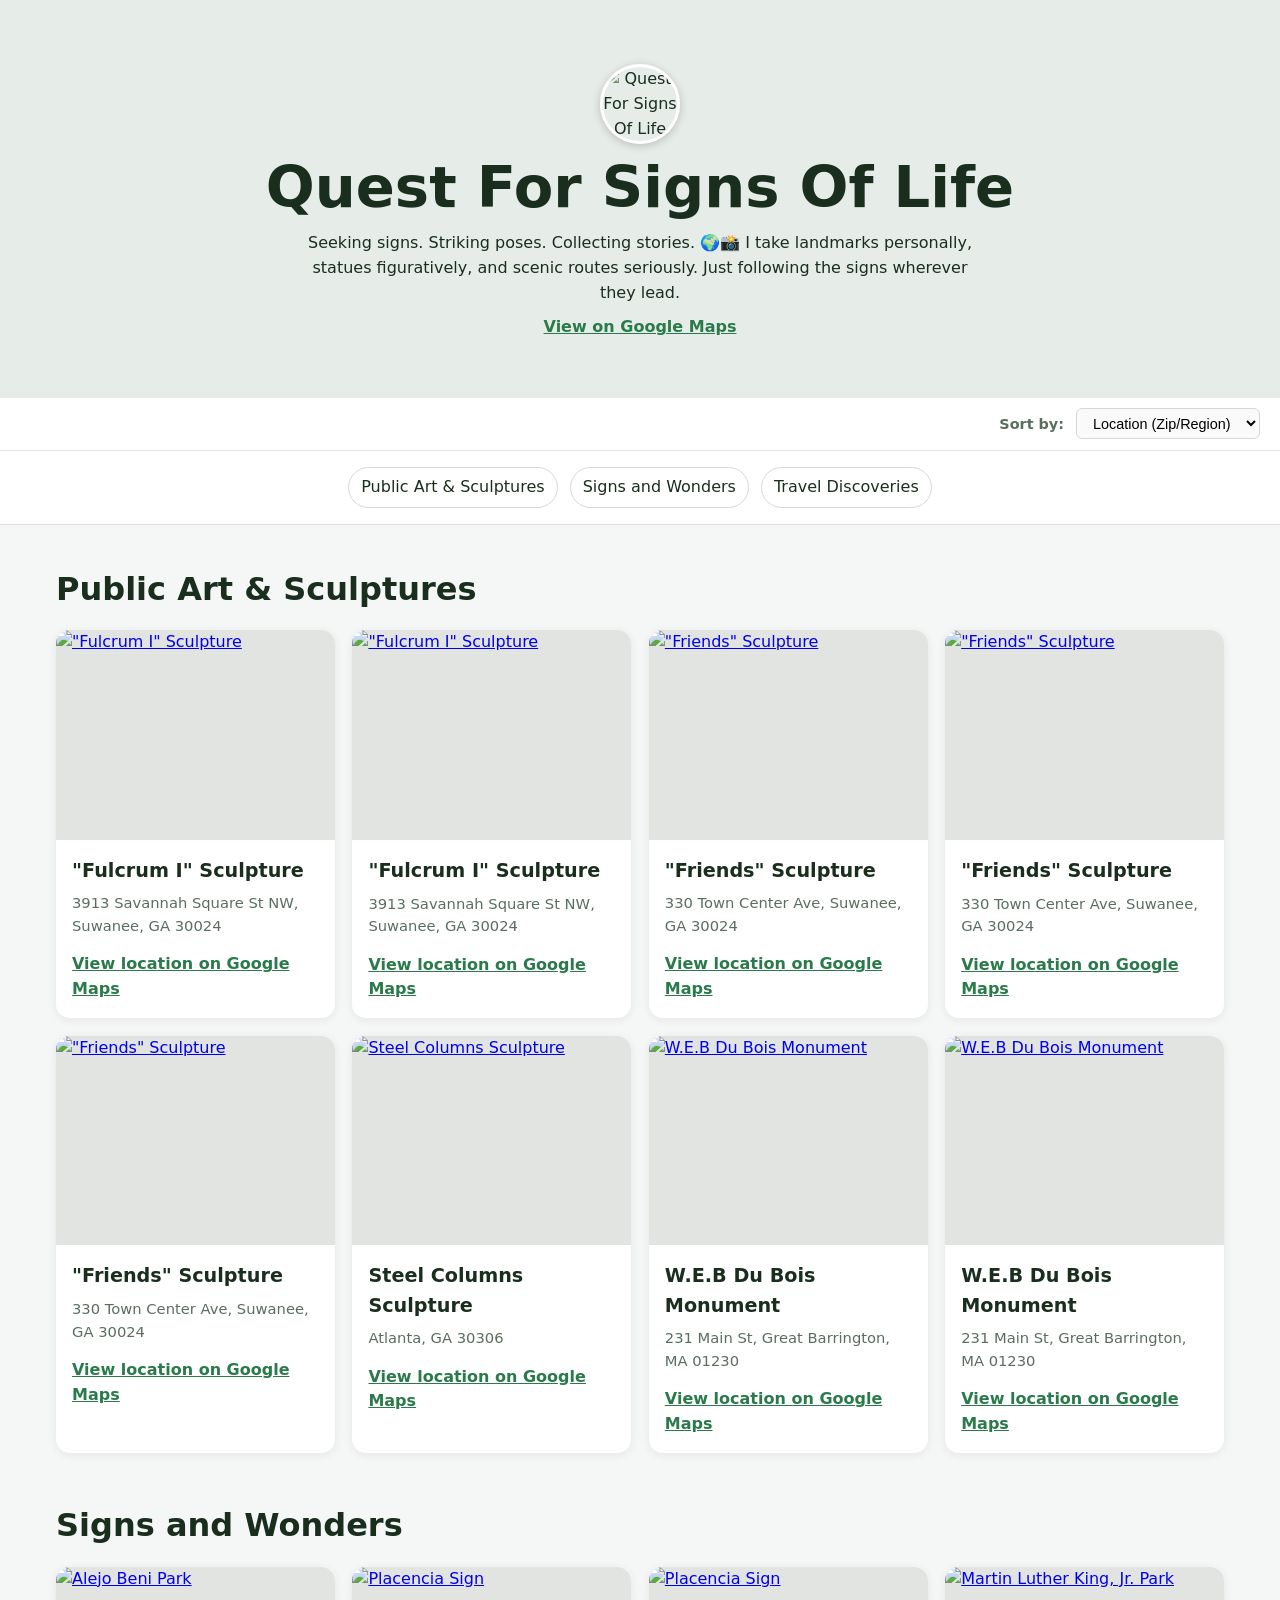
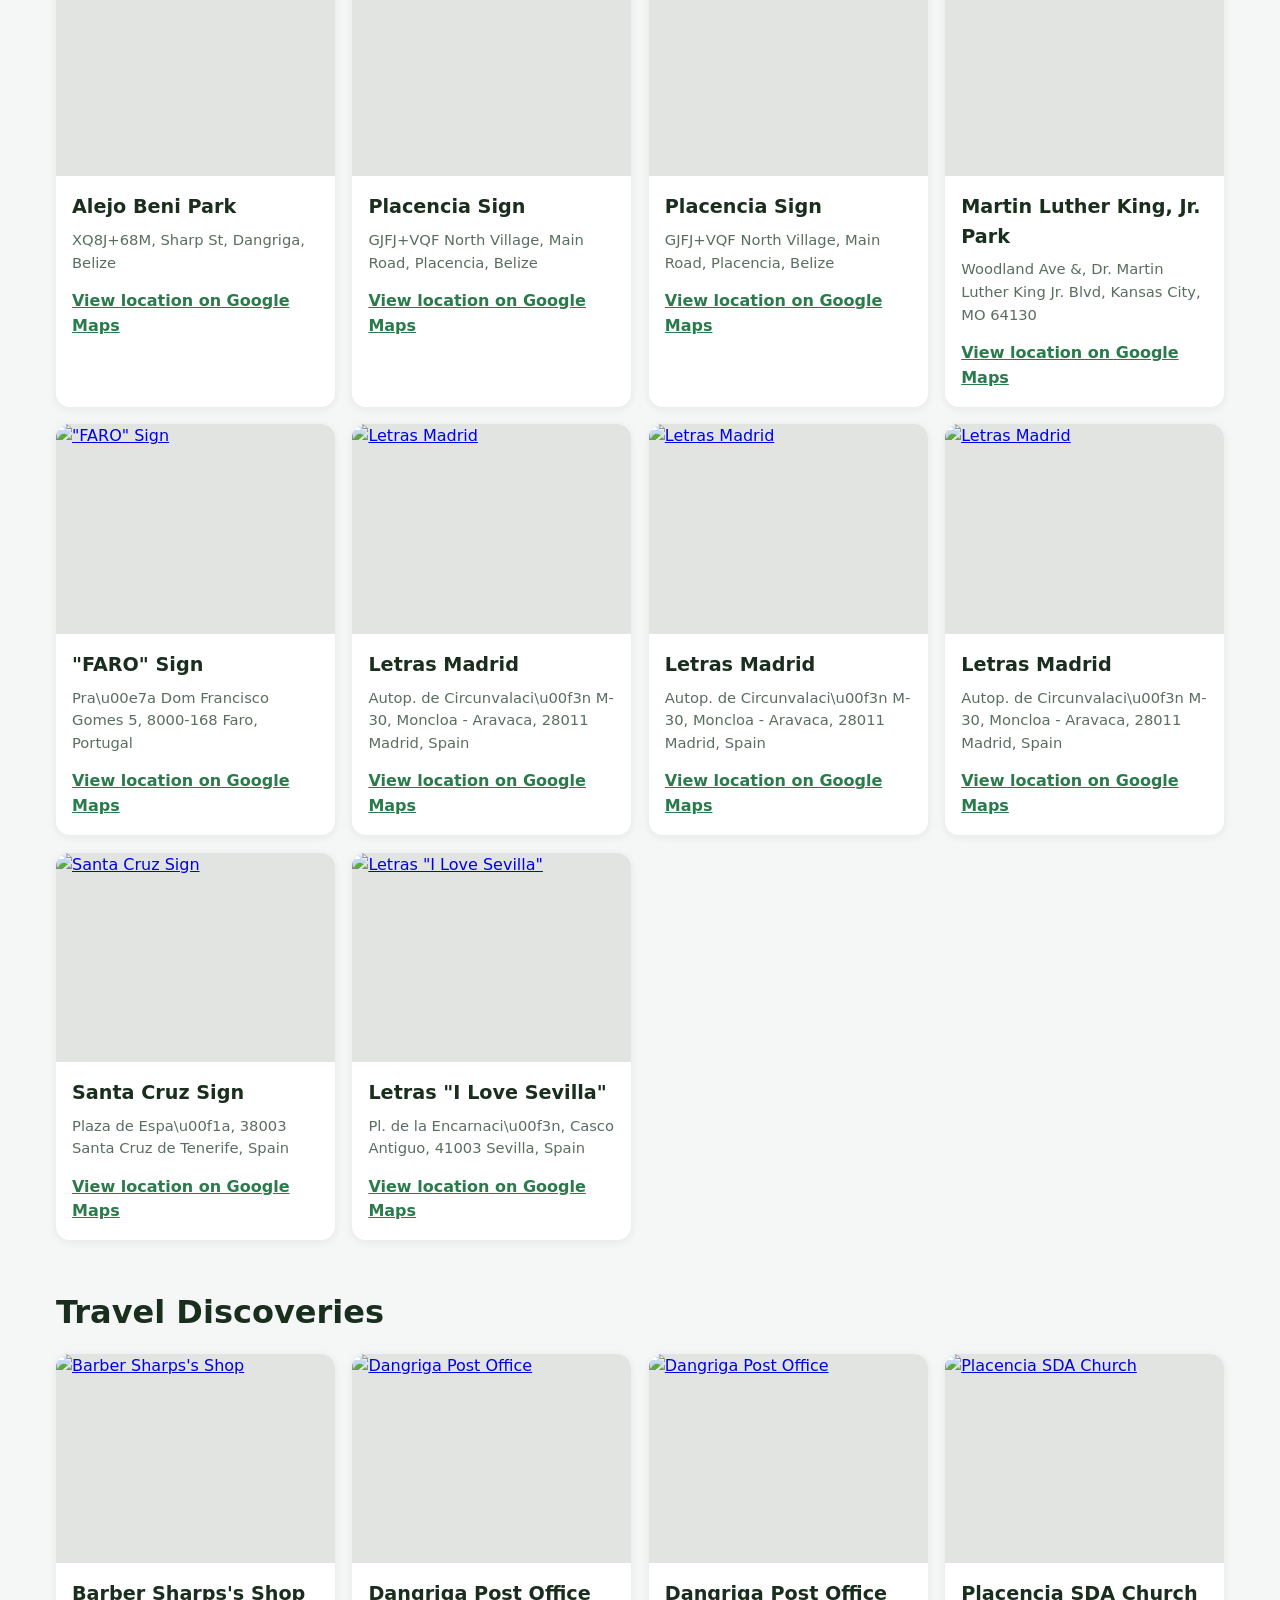
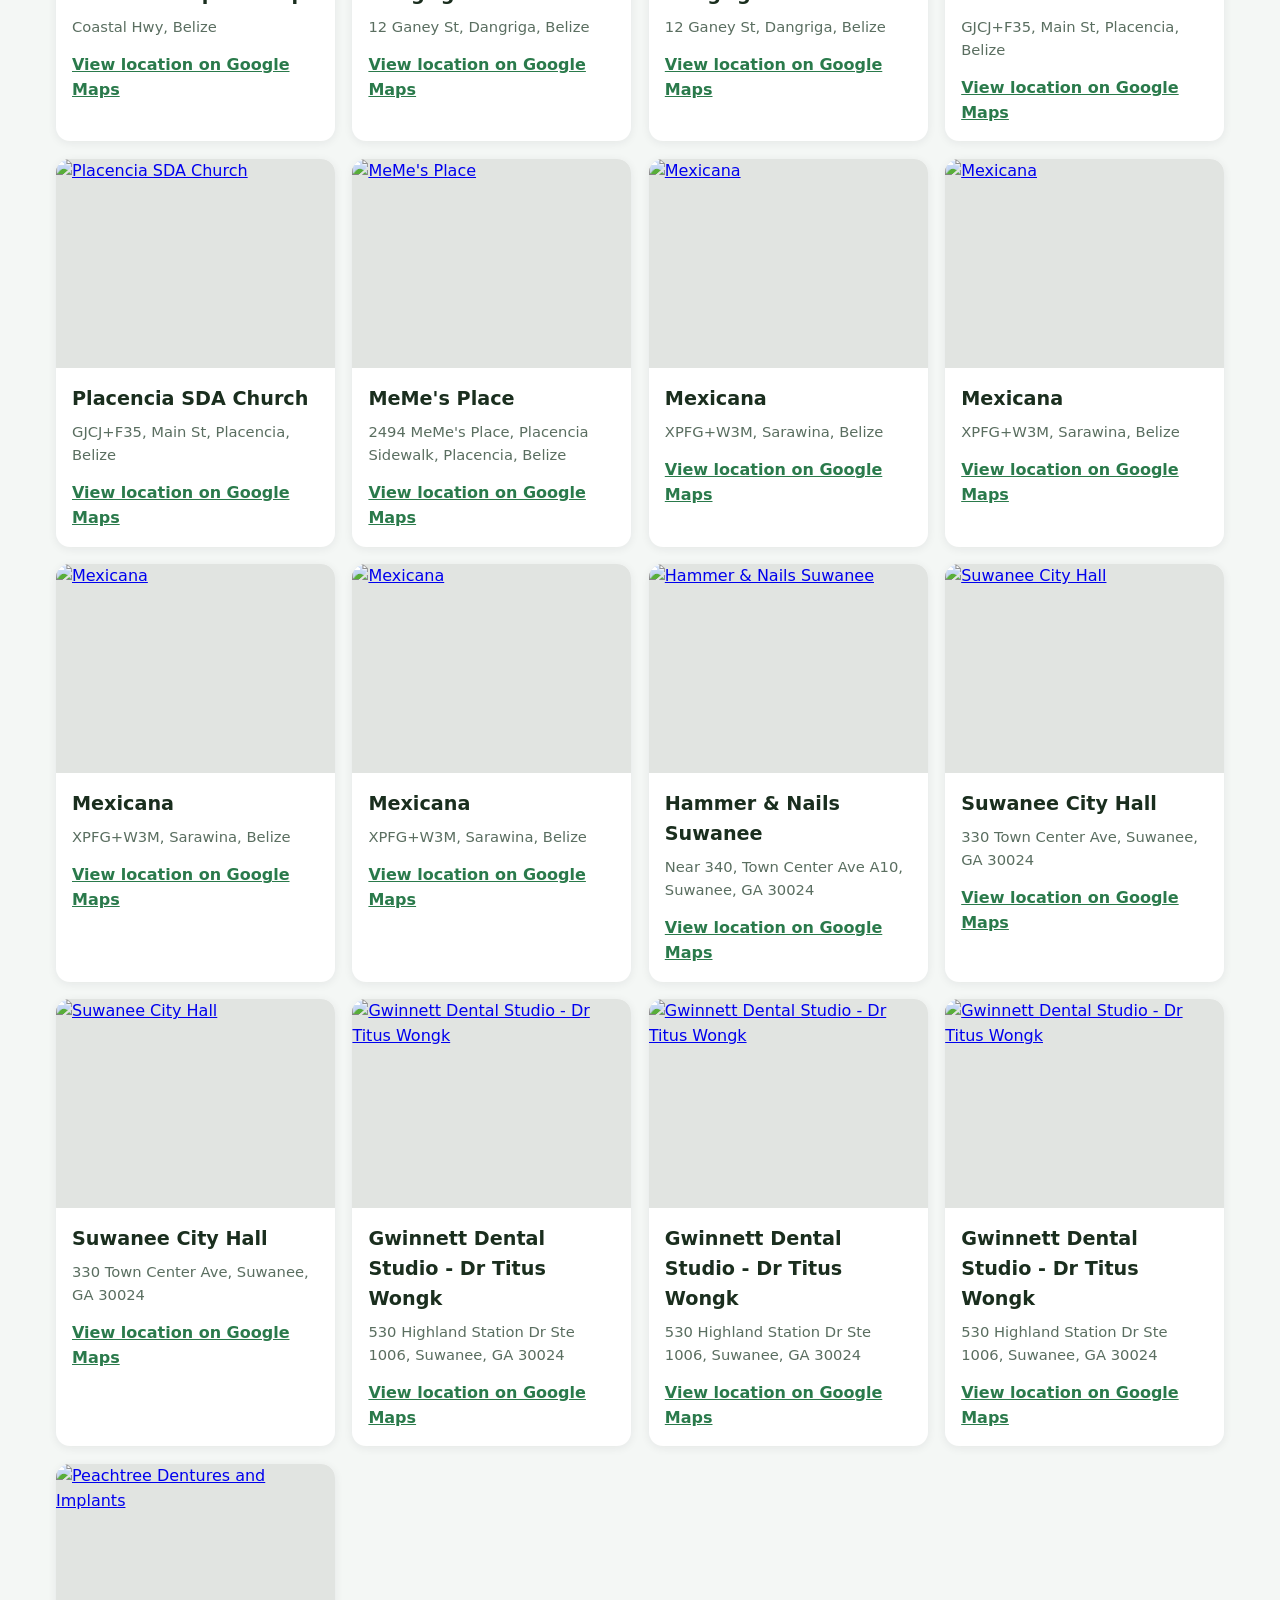
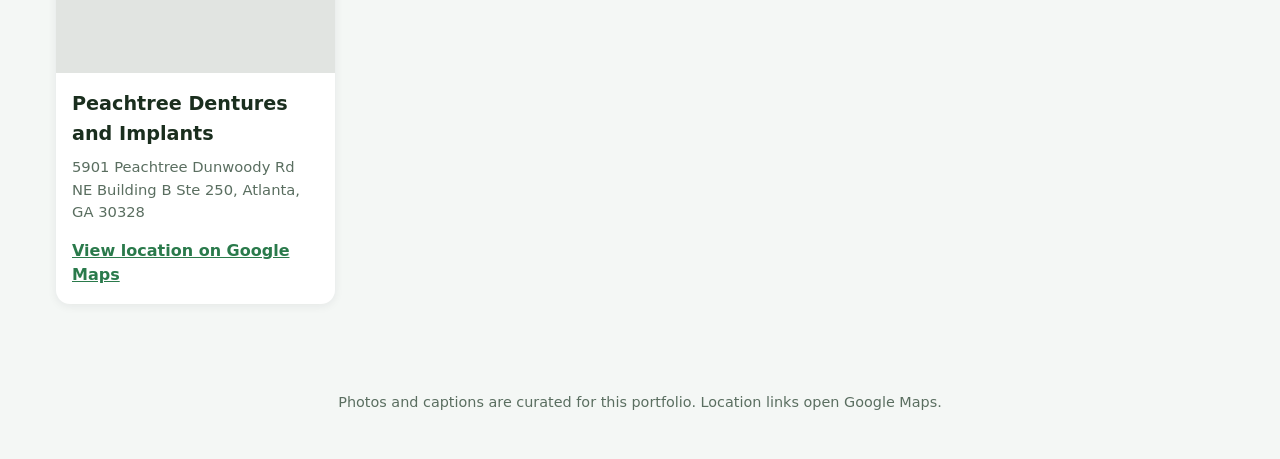
==== commit cd1f23c9: "fix categorization sort by location which is now the default." ====
--- a/index.html
+++ b/index.html
@@ -17,107 +17,62 @@
 <div class="sort-bar">
   <label for="sort-select">Sort by:</label>
   <select id="sort-select">
+    <option value="location" selected>Location (Zip/Region)</option>
+    <option value="title">Title (A–Z)</option>
     <option value="date">Date Added</option>
-    <option value="title">Title (A–Z)</option>
-    <option value="location">Location (A–Z)</option>
   </select>
 </div>
 <nav class="collection-nav" aria-label="Photo collections"><a href="#public-art-sculptures">Public Art &amp; Sculptures</a> <a href="#signs-and-wonders">Signs and Wonders</a> <a href="#travel-discoveries">Travel Discoveries</a></nav>
 <main><section class="collection" id="public-art-sculptures">
   <h2>Public Art &amp; Sculptures</h2>
   <div class="grid">
-<article class="card" id="fulcrum-i-sculpture" data-title="\&quot;fulcrum i\&quot; sculpture" data-location="3913 savannah square st nw, suwanee, ga 30024" data-order="0">
-  <img src="https://lh3.googleusercontent.com/gps-cs/AAjk-CPjcDRV4LY3oTUTnozF709EifGMm-iW6-T2a3yYVRmfaegRmY4j3BQ7zr0cQS2tOHPNET0bX2qPacGS0pge8qh6NOzfyj3w22U9Qyyy7bNI8iGzzqP0lEtYaayX1WrbvXB-BWWEI4v1JTDm=s1600" alt="\&quot;Fulcrum I\&quot; Sculpture" loading="lazy">
-  <div class="card-body">
-    <h3>\&quot;Fulcrum I\&quot; Sculpture</h3>
+<article class="card" id="fulcrum-i-sculpture" data-title="&quot;fulcrum i&quot; sculpture" data-location="3913 savannah square st nw, suwanee, ga 30024" data-location-sort="ga 30024|30024|suwanee" data-order="0">
+  <a href="https://www.google.com/maps/search/?api=1&amp;query=%22Fulcrum%20I%22%20Sculpture%203913%20Savannah%20Square%20St%20NW%2C%20Suwanee%2C%20GA%2030024" target="_blank" rel="noopener noreferrer"><img src="https://lh3.googleusercontent.com/gps-cs/AAjk-CPjcDRV4LY3oTUTnozF709EifGMm-iW6-T2a3yYVRmfaegRmY4j3BQ7zr0cQS2tOHPNET0bX2qPacGS0pge8qh6NOzfyj3w22U9Qyyy7bNI8iGzzqP0lEtYaayX1WrbvXB-BWWEI4v1JTDm=s1600" alt="&quot;Fulcrum I&quot; Sculpture" loading="lazy"></a>
+  <div class="card-body">
+    <h3>&quot;Fulcrum I&quot; Sculpture</h3>
     <p class="location">3913 Savannah Square St NW, Suwanee, GA 30024</p>
     
     <a class="map-link" href="https://www.google.com/maps/search/?api=1&amp;query=%22Fulcrum%20I%22%20Sculpture%203913%20Savannah%20Square%20St%20NW%2C%20Suwanee%2C%20GA%2030024" target="_blank" rel="noopener noreferrer">View location on Google Maps</a>
     
   </div>
-</article><article class="card" id="fulcrum-i-sculpture-2" data-title="\&quot;fulcrum i\&quot; sculpture" data-location="3913 savannah square st nw, suwanee, ga 30024" data-order="1">
-  <img src="https://lh3.googleusercontent.com/gps-cs/AAjk-CMAC3mHqHTq56astSIyc7dR5C9suR_Et3FlltnM2l_-QTyMw81zLhd4Zi8c619k0rqswoLZ_iw0eMnvaOnvrgnevINEvj5DcufagdLxiyOsaTZpPoeiTMwqQSo2zlxsbqt1t8O5dBIWEtxf=s1600" alt="\&quot;Fulcrum I\&quot; Sculpture" loading="lazy">
-  <div class="card-body">
-    <h3>\&quot;Fulcrum I\&quot; Sculpture</h3>
+</article><article class="card" id="fulcrum-i-sculpture-2" data-title="&quot;fulcrum i&quot; sculpture" data-location="3913 savannah square st nw, suwanee, ga 30024" data-location-sort="ga 30024|30024|suwanee" data-order="1">
+  <a href="https://www.google.com/maps/search/?api=1&amp;query=%22Fulcrum%20I%22%20Sculpture%203913%20Savannah%20Square%20St%20NW%2C%20Suwanee%2C%20GA%2030024" target="_blank" rel="noopener noreferrer"><img src="https://lh3.googleusercontent.com/gps-cs/AAjk-CMAC3mHqHTq56astSIyc7dR5C9suR_Et3FlltnM2l_-QTyMw81zLhd4Zi8c619k0rqswoLZ_iw0eMnvaOnvrgnevINEvj5DcufagdLxiyOsaTZpPoeiTMwqQSo2zlxsbqt1t8O5dBIWEtxf=s1600" alt="&quot;Fulcrum I&quot; Sculpture" loading="lazy"></a>
+  <div class="card-body">
+    <h3>&quot;Fulcrum I&quot; Sculpture</h3>
     <p class="location">3913 Savannah Square St NW, Suwanee, GA 30024</p>
     
     <a class="map-link" href="https://www.google.com/maps/search/?api=1&amp;query=%22Fulcrum%20I%22%20Sculpture%203913%20Savannah%20Square%20St%20NW%2C%20Suwanee%2C%20GA%2030024" target="_blank" rel="noopener noreferrer">View location on Google Maps</a>
     
   </div>
-</article><article class="card" id="hammer-nails-suwanee" data-title="hammer &amp; nails suwanee" data-location="near 340, town center ave a10, suwanee, ga 30024" data-order="2">
-  <img src="https://lh3.googleusercontent.com/gps-cs/AAjk-CMjZ8JPD0qA6g0vp4OiiWoOI3Bawlb7DH0i2UN3Lx-vzVD4D3mVbzqg5lt4mz6n6WIW1T0OYktq0cKFC_Tt3FblMCxm6doD3w8XoTFPCIm7uFyWmOtdTM2A-haPl2UPxg0joqxUcpsZcV_9=s1600" alt="Hammer &amp; Nails Suwanee" loading="lazy">
-  <div class="card-body">
-    <h3>Hammer &amp; Nails Suwanee</h3>
-    <p class="location">Near 340, Town Center Ave A10, Suwanee, GA 30024</p>
-    
-    <a class="map-link" href="https://www.google.com/maps/search/?api=1&amp;query=Hammer%20%26%20Nails%20Suwanee%20Near%20340%2C%20Town%20Center%20Ave%20A10%2C%20Suwanee%2C%20GA%2030024" target="_blank" rel="noopener noreferrer">View location on Google Maps</a>
-    
-  </div>
-</article><article class="card" id="friends-sculpture" data-title="\&quot;friends\&quot; sculpture" data-location="330 town center ave, suwanee, ga 30024" data-order="3">
-  <img src="https://lh3.googleusercontent.com/gps-cs/AAjk-CPSZ3cBO99kidfhHFSsinlZXzmZ9LNpu5Va8L9LQ7phulaDBSsYbMKCyOMUe-6M6v-e0M-iJLeCcZ18PW7Gc74RXpOqVmduPXOTPUaHhcw-DtMhvDoyB2okxI7XndL6jPCYzpjwWjSMb5WJ=s1600" alt="\&quot;Friends\&quot; Sculpture" loading="lazy">
-  <div class="card-body">
-    <h3>\&quot;Friends\&quot; Sculpture</h3>
+</article><article class="card" id="friends-sculpture" data-title="&quot;friends&quot; sculpture" data-location="330 town center ave, suwanee, ga 30024" data-location-sort="ga 30024|30024|suwanee" data-order="3">
+  <a href="https://www.google.com/maps/search/?api=1&amp;query=%22Friends%22%20Sculpture%20330%20Town%20Center%20Ave%2C%20Suwanee%2C%20GA%2030024" target="_blank" rel="noopener noreferrer"><img src="https://lh3.googleusercontent.com/gps-cs/AAjk-CPSZ3cBO99kidfhHFSsinlZXzmZ9LNpu5Va8L9LQ7phulaDBSsYbMKCyOMUe-6M6v-e0M-iJLeCcZ18PW7Gc74RXpOqVmduPXOTPUaHhcw-DtMhvDoyB2okxI7XndL6jPCYzpjwWjSMb5WJ=s1600" alt="&quot;Friends&quot; Sculpture" loading="lazy"></a>
+  <div class="card-body">
+    <h3>&quot;Friends&quot; Sculpture</h3>
     <p class="location">330 Town Center Ave, Suwanee, GA 30024</p>
     
     <a class="map-link" href="https://www.google.com/maps/search/?api=1&amp;query=%22Friends%22%20Sculpture%20330%20Town%20Center%20Ave%2C%20Suwanee%2C%20GA%2030024" target="_blank" rel="noopener noreferrer">View location on Google Maps</a>
     
   </div>
-</article><article class="card" id="friends-sculpture-2" data-title="\&quot;friends\&quot; sculpture" data-location="330 town center ave, suwanee, ga 30024" data-order="4">
-  <img src="https://lh3.googleusercontent.com/gps-cs/AAjk-CM9dxLlRCcQ117OHpsnFPayEJFZZuwjcWnPMPOLr9h2gDaH62eeY1jtdaXjPUlAqR60leu82C0jECZ6V-1DKsObAlE5KL4fhkf2AUXW7UXjzu0NhnbOinC3xCA350mPnncRDMJnUu64vtMr=s1600" alt="\&quot;Friends\&quot; Sculpture" loading="lazy">
-  <div class="card-body">
-    <h3>\&quot;Friends\&quot; Sculpture</h3>
+</article><article class="card" id="friends-sculpture-2" data-title="&quot;friends&quot; sculpture" data-location="330 town center ave, suwanee, ga 30024" data-location-sort="ga 30024|30024|suwanee" data-order="4">
+  <a href="https://www.google.com/maps/search/?api=1&amp;query=%22Friends%22%20Sculpture%20330%20Town%20Center%20Ave%2C%20Suwanee%2C%20GA%2030024" target="_blank" rel="noopener noreferrer"><img src="https://lh3.googleusercontent.com/gps-cs/AAjk-CM9dxLlRCcQ117OHpsnFPayEJFZZuwjcWnPMPOLr9h2gDaH62eeY1jtdaXjPUlAqR60leu82C0jECZ6V-1DKsObAlE5KL4fhkf2AUXW7UXjzu0NhnbOinC3xCA350mPnncRDMJnUu64vtMr=s1600" alt="&quot;Friends&quot; Sculpture" loading="lazy"></a>
+  <div class="card-body">
+    <h3>&quot;Friends&quot; Sculpture</h3>
     <p class="location">330 Town Center Ave, Suwanee, GA 30024</p>
     
     <a class="map-link" href="https://www.google.com/maps/search/?api=1&amp;query=%22Friends%22%20Sculpture%20330%20Town%20Center%20Ave%2C%20Suwanee%2C%20GA%2030024" target="_blank" rel="noopener noreferrer">View location on Google Maps</a>
     
   </div>
-</article><article class="card" id="peachtree-dentures-and-implants" data-title="peachtree dentures and implants" data-location="5901 peachtree dunwoody rd ne building b ste 250, atlanta, ga 30328" data-order="5">
-  <img src="https://lh3.googleusercontent.com/gps-cs/AAjk-CNvNzcjSTLCnE76BUQ9yUJ7GzL4pWwaxLewKclf2F5-UrS4A2SWdZ6069Ts0scK_STKCZcZEg2oEhx26m8mAub_0e0DsEqL64bnNpzw6uIyr_M50hdHynhUsMbtO6FhA3X-5romMRrcvFfw=s1600" alt="Peachtree Dentures and Implants" loading="lazy">
-  <div class="card-body">
-    <h3>Peachtree Dentures and Implants</h3>
-    <p class="location">5901 Peachtree Dunwoody Rd NE Building B Ste 250, Atlanta, GA 30328</p>
-    
-    <a class="map-link" href="https://www.google.com/maps/search/?api=1&amp;query=Peachtree%20Dentures%20and%20Implants%205901%20Peachtree%20Dunwoody%20Rd%20NE%20Building%20B%20Ste%20250%2C%20Atlanta%2C%20GA%2030328" target="_blank" rel="noopener noreferrer">View location on Google Maps</a>
-    
-  </div>
-</article><article class="card" id="friends-sculpture-3" data-title="\&quot;friends\&quot; sculpture" data-location="330 town center ave, suwanee, ga 30024" data-order="6">
-  <img src="https://lh3.googleusercontent.com/gps-cs/AAjk-CNLAWEEGxqPdOCEQtlBOezHHM04ytiVY0pTIbSVx4Xj0vBW9uLVVaSHUYy1aNop0RF1932sD5SBoEp6R-BG325iFBjz3c4eaePq1kE76YBqxUYSVAJTIWcBX86760EZAsKoOJvUZF6A1dE=s1600" alt="\&quot;Friends\&quot; Sculpture" loading="lazy">
-  <div class="card-body">
-    <h3>\&quot;Friends\&quot; Sculpture</h3>
+</article><article class="card" id="friends-sculpture-3" data-title="&quot;friends&quot; sculpture" data-location="330 town center ave, suwanee, ga 30024" data-location-sort="ga 30024|30024|suwanee" data-order="6">
+  <a href="https://www.google.com/maps/search/?api=1&amp;query=%22Friends%22%20Sculpture%20330%20Town%20Center%20Ave%2C%20Suwanee%2C%20GA%2030024" target="_blank" rel="noopener noreferrer"><img src="https://lh3.googleusercontent.com/gps-cs/AAjk-CNLAWEEGxqPdOCEQtlBOezHHM04ytiVY0pTIbSVx4Xj0vBW9uLVVaSHUYy1aNop0RF1932sD5SBoEp6R-BG325iFBjz3c4eaePq1kE76YBqxUYSVAJTIWcBX86760EZAsKoOJvUZF6A1dE=s1600" alt="&quot;Friends&quot; Sculpture" loading="lazy"></a>
+  <div class="card-body">
+    <h3>&quot;Friends&quot; Sculpture</h3>
     <p class="location">330 Town Center Ave, Suwanee, GA 30024</p>
     
     <a class="map-link" href="https://www.google.com/maps/search/?api=1&amp;query=%22Friends%22%20Sculpture%20330%20Town%20Center%20Ave%2C%20Suwanee%2C%20GA%2030024" target="_blank" rel="noopener noreferrer">View location on Google Maps</a>
     
   </div>
-</article><article class="card" id="suwanee-city-hall" data-title="suwanee city hall" data-location="330 town center ave, suwanee, ga 30024" data-order="7">
-  <img src="https://lh3.googleusercontent.com/gps-cs/AAjk-CP6AwwALE9U9UxjfLQis_iD1plHlrMDRB5EnMbO5y8jUXQZNR59cK1FhC869THk90TTks6bxITlHA8iOVcI9fkicvbV1Lqss08Crg62Pm2fJDPqtZnO-HEGwIWv-MaN7Ih97PLvdWmTN3O2=s1600" alt="Suwanee City Hall" loading="lazy">
-  <div class="card-body">
-    <h3>Suwanee City Hall</h3>
-    <p class="location">330 Town Center Ave, Suwanee, GA 30024</p>
-    
-    <a class="map-link" href="https://www.google.com/maps/search/?api=1&amp;query=Suwanee%20City%20Hall%20330%20Town%20Center%20Ave%2C%20Suwanee%2C%20GA%2030024" target="_blank" rel="noopener noreferrer">View location on Google Maps</a>
-    
-  </div>
-</article><article class="card" id="suwanee-city-hall-2" data-title="suwanee city hall" data-location="330 town center ave, suwanee, ga 30024" data-order="8">
-  <img src="https://lh3.googleusercontent.com/gps-cs/AAjk-CPmdmVfYyThDWozUYnGB7EWTGvueivXzJ7Zl9KDcxgdp0LyPemRkZ2TDw2qgaReLxuhc-4f-J5Uaj_EWWisHIxb44N_44ZFnBzEwfBQYHjeMnmvNJV_2D9Gd8fjNtg5jECDHXSakOuemnMT=s1600" alt="Suwanee City Hall" loading="lazy">
-  <div class="card-body">
-    <h3>Suwanee City Hall</h3>
-    <p class="location">330 Town Center Ave, Suwanee, GA 30024</p>
-    
-    <a class="map-link" href="https://www.google.com/maps/search/?api=1&amp;query=Suwanee%20City%20Hall%20330%20Town%20Center%20Ave%2C%20Suwanee%2C%20GA%2030024" target="_blank" rel="noopener noreferrer">View location on Google Maps</a>
-    
-  </div>
-</article><article class="card" id="gwinnett-dental-studio---dr-titus-wongk" data-title="gwinnett dental studio - dr titus wongk" data-location="530 highland station dr ste 1006, suwanee, ga 30024" data-order="9">
-  <img src="https://lh3.googleusercontent.com/gps-cs/AAjk-CP9B-VBb9Gto3YNHYB4Z7X_9h1XqsOgfOMI_YLf2zV1aw_0RY_9RGkFcIXpUDZZDODA8KXPh-7yHWoe-8ryrFp4Jlbzx6z3ZPDIX6p9WWLkGib2U0dDQKcz8V_8S1qc9sfkcHH5tzm_ghTK=s1600" alt="Gwinnett Dental Studio - Dr Titus Wongk" loading="lazy">
-  <div class="card-body">
-    <h3>Gwinnett Dental Studio - Dr Titus Wongk</h3>
-    <p class="location">530 Highland Station Dr Ste 1006, Suwanee, GA 30024</p>
-    
-    <a class="map-link" href="https://www.google.com/maps/search/?api=1&amp;query=Gwinnett%20Dental%20Studio%20-%20Dr%20Titus%20Wongk%20530%20Highland%20Station%20Dr%20Ste%201006%2C%20Suwanee%2C%20GA%2030024" target="_blank" rel="noopener noreferrer">View location on Google Maps</a>
-    
-  </div>
-</article><article class="card" id="steel-columns-sculpture" data-title="steel columns sculpture" data-location="atlanta, ga 30306" data-order="10">
-  <img src="https://lh3.googleusercontent.com/gps-cs/AAjk-CPOG3f5QzEt25PzIwskw99_112TnjSBDwkQuXYxUuY9Psbq_5NDz-jh-odmuCVR9CJAWPB7fIyXf5ePzjoNVDL6BExnl-1_Dc8u_SZVHCxWrOAZjGqQKgDsv_hgeN0c5iIXe7bUx_OQz7rp=s1600" alt="Steel Columns Sculpture" loading="lazy">
+</article><article class="card" id="steel-columns-sculpture" data-title="steel columns sculpture" data-location="atlanta, ga 30306" data-location-sort="ga 30306|30306|atlanta" data-order="10">
+  <a href="https://www.google.com/maps/search/?api=1&amp;query=Steel%20Columns%20Sculpture%20Atlanta%2C%20GA%2030306" target="_blank" rel="noopener noreferrer"><img src="https://lh3.googleusercontent.com/gps-cs/AAjk-CPOG3f5QzEt25PzIwskw99_112TnjSBDwkQuXYxUuY9Psbq_5NDz-jh-odmuCVR9CJAWPB7fIyXf5ePzjoNVDL6BExnl-1_Dc8u_SZVHCxWrOAZjGqQKgDsv_hgeN0c5iIXe7bUx_OQz7rp=s1600" alt="Steel Columns Sculpture" loading="lazy"></a>
   <div class="card-body">
     <h3>Steel Columns Sculpture</h3>
     <p class="location">Atlanta, GA 30306</p>
@@ -125,26 +80,8 @@
     <a class="map-link" href="https://www.google.com/maps/search/?api=1&amp;query=Steel%20Columns%20Sculpture%20Atlanta%2C%20GA%2030306" target="_blank" rel="noopener noreferrer">View location on Google Maps</a>
     
   </div>
-</article><article class="card" id="gwinnett-dental-studio---dr-titus-wongk-2" data-title="gwinnett dental studio - dr titus wongk" data-location="530 highland station dr ste 1006, suwanee, ga 30024" data-order="11">
-  <img src="https://lh3.googleusercontent.com/gps-cs/AAjk-CN3ERFANw-KiMpd-KqmU1566knoIc3tY7KsjrOXFUQQpkJJ56NJHt4a0yptjAML5EyjcEhTPJ-1yLpoRZzLVJFgiS--Mv3gsBUVJTEdJ6YOtRng6hs76QsHH5pR2jxt-VlfjE-EgiKWGncx=s1600" alt="Gwinnett Dental Studio - Dr Titus Wongk" loading="lazy">
-  <div class="card-body">
-    <h3>Gwinnett Dental Studio - Dr Titus Wongk</h3>
-    <p class="location">530 Highland Station Dr Ste 1006, Suwanee, GA 30024</p>
-    
-    <a class="map-link" href="https://www.google.com/maps/search/?api=1&amp;query=Gwinnett%20Dental%20Studio%20-%20Dr%20Titus%20Wongk%20530%20Highland%20Station%20Dr%20Ste%201006%2C%20Suwanee%2C%20GA%2030024" target="_blank" rel="noopener noreferrer">View location on Google Maps</a>
-    
-  </div>
-</article><article class="card" id="gwinnett-dental-studio---dr-titus-wongk-3" data-title="gwinnett dental studio - dr titus wongk" data-location="530 highland station dr ste 1006, suwanee, ga 30024" data-order="12">
-  <img src="https://lh3.googleusercontent.com/gps-cs/AAjk-CPPyxXRRXoTrVT6aRfAcX2nzIBVCpo-tcVp_hxc289vZ7EJjEG9d9T5fpEBQuQZku0x7xUBklRtFckXPCIuWyIzrIOEgPhVe81IDDs2y-_53yqFSApxSdVJ3n9wT54CcCu_GKIoio1INg1m=s1600" alt="Gwinnett Dental Studio - Dr Titus Wongk" loading="lazy">
-  <div class="card-body">
-    <h3>Gwinnett Dental Studio - Dr Titus Wongk</h3>
-    <p class="location">530 Highland Station Dr Ste 1006, Suwanee, GA 30024</p>
-    
-    <a class="map-link" href="https://www.google.com/maps/search/?api=1&amp;query=Gwinnett%20Dental%20Studio%20-%20Dr%20Titus%20Wongk%20530%20Highland%20Station%20Dr%20Ste%201006%2C%20Suwanee%2C%20GA%2030024" target="_blank" rel="noopener noreferrer">View location on Google Maps</a>
-    
-  </div>
-</article><article class="card" id="w-e-b-du-bois-monument" data-title="w.e.b du bois monument" data-location="231 main st, great barrington, ma 01230" data-order="13">
-  <img src="https://lh3.googleusercontent.com/gps-cs/AAjk-CNCsHzha9v9Wbxh0I-8oBJrJY7XqemNYc0UvGLCO3XVVc226RBIQn1zhix_kOeQmZTpY6Z7FDVZJQ9qzmilTjiP04XOtZ57U-TmqDdlwJhbZCS9OypXFB4ANpK-8RM9S4p4okbvI6yXo7Vp=s1600" alt="W.E.B Du Bois Monument" loading="lazy">
+</article><article class="card" id="w-e-b-du-bois-monument" data-title="w.e.b du bois monument" data-location="231 main st, great barrington, ma 01230" data-location-sort="ma 01230|01230|great barrington" data-order="13">
+  <a href="https://www.google.com/maps/search/?api=1&amp;query=W.E.B%20Du%20Bois%20Monument%20231%20Main%20St%2C%20Great%20Barrington%2C%20MA%2001230" target="_blank" rel="noopener noreferrer"><img src="https://lh3.googleusercontent.com/gps-cs/AAjk-CNCsHzha9v9Wbxh0I-8oBJrJY7XqemNYc0UvGLCO3XVVc226RBIQn1zhix_kOeQmZTpY6Z7FDVZJQ9qzmilTjiP04XOtZ57U-TmqDdlwJhbZCS9OypXFB4ANpK-8RM9S4p4okbvI6yXo7Vp=s1600" alt="W.E.B Du Bois Monument" loading="lazy"></a>
   <div class="card-body">
     <h3>W.E.B Du Bois Monument</h3>
     <p class="location">231 Main St, Great Barrington, MA 01230</p>
@@ -152,8 +89,8 @@
     <a class="map-link" href="https://www.google.com/maps/search/?api=1&amp;query=W.E.B%20Du%20Bois%20Monument%20231%20Main%20St%2C%20Great%20Barrington%2C%20MA%2001230" target="_blank" rel="noopener noreferrer">View location on Google Maps</a>
     
   </div>
-</article><article class="card" id="w-e-b-du-bois-monument-2" data-title="w.e.b du bois monument" data-location="231 main st, great barrington, ma 01230" data-order="14">
-  <img src="https://lh3.googleusercontent.com/gps-cs/AAjk-CN98BIduMtMpYC3RNNIj65Uta9b534Z-pzlvgl4BOXKEbhETNUszCHZ-yq_PW0RzERoMYdHcIGVJaGaBJ-0c6Dky0to-PG6GsxmqT_uQP0LcUc4KvFImLINviorfoHzC0wy64uKiDIPxU8=s1600" alt="W.E.B Du Bois Monument" loading="lazy">
+</article><article class="card" id="w-e-b-du-bois-monument-2" data-title="w.e.b du bois monument" data-location="231 main st, great barrington, ma 01230" data-location-sort="ma 01230|01230|great barrington" data-order="14">
+  <a href="https://www.google.com/maps/search/?api=1&amp;query=W.E.B%20Du%20Bois%20Monument%20231%20Main%20St%2C%20Great%20Barrington%2C%20MA%2001230" target="_blank" rel="noopener noreferrer"><img src="https://lh3.googleusercontent.com/gps-cs/AAjk-CN98BIduMtMpYC3RNNIj65Uta9b534Z-pzlvgl4BOXKEbhETNUszCHZ-yq_PW0RzERoMYdHcIGVJaGaBJ-0c6Dky0to-PG6GsxmqT_uQP0LcUc4KvFImLINviorfoHzC0wy64uKiDIPxU8=s1600" alt="W.E.B Du Bois Monument" loading="lazy"></a>
   <div class="card-body">
     <h3>W.E.B Du Bois Monument</h3>
     <p class="location">231 Main St, Great Barrington, MA 01230</p>
@@ -166,8 +103,8 @@
 </section><section class="collection" id="signs-and-wonders">
   <h2>Signs and Wonders</h2>
   <div class="grid">
-<article class="card" id="letras-madrid" data-title="letras madrid" data-location="autop. de circunvalaci\u00f3n m-30, moncloa - aravaca, 28011 madrid, spain" data-order="15">
-  <img src="https://lh3.googleusercontent.com/gps-cs/AAjk-CNe--esNR8vwTBZ0TS073ccTgdxWku1Zff3wvO2gMWAXjYW6LjzC76ED0guWniqg-LzYQHNzx5q3KImdXI20HZXdymzsMl7liZjOZ3UNigyeAk51Tt8bcsYX9GPCPfPovXwTvDp=s1600" alt="Letras Madrid" loading="lazy">
+<article class="card" id="letras-madrid" data-title="letras madrid" data-location="autop. de circunvalaci\u00f3n m-30, moncloa - aravaca, 28011 madrid, spain" data-location-sort="spain|28011|28011 madrid" data-order="15">
+  <a href="https://www.google.com/maps/search/?api=1&amp;query=Letras%20Madrid%20Autop.%20de%20Circunvalaci%C3%B3n%20M-30%2C%20Moncloa%20-%20Aravaca%2C%2028011%20Madrid%2C%20Spain" target="_blank" rel="noopener noreferrer"><img src="https://lh3.googleusercontent.com/gps-cs/AAjk-CNe--esNR8vwTBZ0TS073ccTgdxWku1Zff3wvO2gMWAXjYW6LjzC76ED0guWniqg-LzYQHNzx5q3KImdXI20HZXdymzsMl7liZjOZ3UNigyeAk51Tt8bcsYX9GPCPfPovXwTvDp=s1600" alt="Letras Madrid" loading="lazy"></a>
   <div class="card-body">
     <h3>Letras Madrid</h3>
     <p class="location">Autop. de Circunvalaci\u00f3n M-30, Moncloa - Aravaca, 28011 Madrid, Spain</p>
@@ -175,8 +112,8 @@
     <a class="map-link" href="https://www.google.com/maps/search/?api=1&amp;query=Letras%20Madrid%20Autop.%20de%20Circunvalaci%C3%B3n%20M-30%2C%20Moncloa%20-%20Aravaca%2C%2028011%20Madrid%2C%20Spain" target="_blank" rel="noopener noreferrer">View location on Google Maps</a>
     
   </div>
-</article><article class="card" id="letras-madrid-2" data-title="letras madrid" data-location="autop. de circunvalaci\u00f3n m-30, moncloa - aravaca, 28011 madrid, spain" data-order="16">
-  <img src="https://lh3.googleusercontent.com/gps-cs/AAjk-CNC9JUY2nL_JVJiZ2H0mS8CoNGrz2dXNZBhqGQeDQ1G8zMTsb6Sv__AtCXyUqBu-OYGSxsKlSsIBAQ0N8JFuLhsDkhFu1liGyaoq-HQum3QriQRS6Ugft_5nfhvKNKL1lGkuhG1=s1600" alt="Letras Madrid" loading="lazy">
+</article><article class="card" id="letras-madrid-2" data-title="letras madrid" data-location="autop. de circunvalaci\u00f3n m-30, moncloa - aravaca, 28011 madrid, spain" data-location-sort="spain|28011|28011 madrid" data-order="16">
+  <a href="https://www.google.com/maps/search/?api=1&amp;query=Letras%20Madrid%20Autop.%20de%20Circunvalaci%C3%B3n%20M-30%2C%20Moncloa%20-%20Aravaca%2C%2028011%20Madrid%2C%20Spain" target="_blank" rel="noopener noreferrer"><img src="https://lh3.googleusercontent.com/gps-cs/AAjk-CNC9JUY2nL_JVJiZ2H0mS8CoNGrz2dXNZBhqGQeDQ1G8zMTsb6Sv__AtCXyUqBu-OYGSxsKlSsIBAQ0N8JFuLhsDkhFu1liGyaoq-HQum3QriQRS6Ugft_5nfhvKNKL1lGkuhG1=s1600" alt="Letras Madrid" loading="lazy"></a>
   <div class="card-body">
     <h3>Letras Madrid</h3>
     <p class="location">Autop. de Circunvalaci\u00f3n M-30, Moncloa - Aravaca, 28011 Madrid, Spain</p>
@@ -184,8 +121,8 @@
     <a class="map-link" href="https://www.google.com/maps/search/?api=1&amp;query=Letras%20Madrid%20Autop.%20de%20Circunvalaci%C3%B3n%20M-30%2C%20Moncloa%20-%20Aravaca%2C%2028011%20Madrid%2C%20Spain" target="_blank" rel="noopener noreferrer">View location on Google Maps</a>
     
   </div>
-</article><article class="card" id="letras-madrid-3" data-title="letras madrid" data-location="autop. de circunvalaci\u00f3n m-30, moncloa - aravaca, 28011 madrid, spain" data-order="17">
-  <img src="https://lh3.googleusercontent.com/gps-cs/AAjk-CMhjQQevPziL9Jbs4IQjhd88yoZI1DLbwEjkLwIcly2ud1-HbapZNiEQ2skHdEi5S0gMQhFKAwdgd5GDZ7kK2Sd7xIRn7Iu91V6saQIMHHklQepxrZJuszpQUmNQ-ai2U5RAH696Q=s1600" alt="Letras Madrid" loading="lazy">
+</article><article class="card" id="letras-madrid-3" data-title="letras madrid" data-location="autop. de circunvalaci\u00f3n m-30, moncloa - aravaca, 28011 madrid, spain" data-location-sort="spain|28011|28011 madrid" data-order="17">
+  <a href="https://www.google.com/maps/search/?api=1&amp;query=Letras%20Madrid%20Autop.%20de%20Circunvalaci%C3%B3n%20M-30%2C%20Moncloa%20-%20Aravaca%2C%2028011%20Madrid%2C%20Spain" target="_blank" rel="noopener noreferrer"><img src="https://lh3.googleusercontent.com/gps-cs/AAjk-CMhjQQevPziL9Jbs4IQjhd88yoZI1DLbwEjkLwIcly2ud1-HbapZNiEQ2skHdEi5S0gMQhFKAwdgd5GDZ7kK2Sd7xIRn7Iu91V6saQIMHHklQepxrZJuszpQUmNQ-ai2U5RAH696Q=s1600" alt="Letras Madrid" loading="lazy"></a>
   <div class="card-body">
     <h3>Letras Madrid</h3>
     <p class="location">Autop. de Circunvalaci\u00f3n M-30, Moncloa - Aravaca, 28011 Madrid, Spain</p>
@@ -193,8 +130,8 @@
     <a class="map-link" href="https://www.google.com/maps/search/?api=1&amp;query=Letras%20Madrid%20Autop.%20de%20Circunvalaci%C3%B3n%20M-30%2C%20Moncloa%20-%20Aravaca%2C%2028011%20Madrid%2C%20Spain" target="_blank" rel="noopener noreferrer">View location on Google Maps</a>
     
   </div>
-</article><article class="card" id="santa-cruz-sign" data-title="santa cruz sign" data-location="plaza de espa\u00f1a, 38003 santa cruz de tenerife, spain" data-order="18">
-  <img src="https://lh3.googleusercontent.com/gps-cs/AAjk-COhRNw-7ranhF0YsZY_7n3qtPHRaOMlxb6QinDbdrsqtAM5Kzh0aJ4X_CHrATIwYVy2TGlyApQwBNwxeGxUXNs0ufbuS5rQm4sksBb7H1cTEwShsn0dZkicZZcH6KcoT5BCmq3P=s1600" alt="Santa Cruz Sign" loading="lazy">
+</article><article class="card" id="santa-cruz-sign" data-title="santa cruz sign" data-location="plaza de espa\u00f1a, 38003 santa cruz de tenerife, spain" data-location-sort="spain|38003|38003 santa cruz de tenerife" data-order="18">
+  <a href="https://www.google.com/maps/search/?api=1&amp;query=Santa%20Cruz%20Sign%20Plaza%20de%20Espa%C3%B1a%2C%2038003%20Santa%20Cruz%20de%20Tenerife%2C%20Spain" target="_blank" rel="noopener noreferrer"><img src="https://lh3.googleusercontent.com/gps-cs/AAjk-COhRNw-7ranhF0YsZY_7n3qtPHRaOMlxb6QinDbdrsqtAM5Kzh0aJ4X_CHrATIwYVy2TGlyApQwBNwxeGxUXNs0ufbuS5rQm4sksBb7H1cTEwShsn0dZkicZZcH6KcoT5BCmq3P=s1600" alt="Santa Cruz Sign" loading="lazy"></a>
   <div class="card-body">
     <h3>Santa Cruz Sign</h3>
     <p class="location">Plaza de Espa\u00f1a, 38003 Santa Cruz de Tenerife, Spain</p>
@@ -202,26 +139,35 @@
     <a class="map-link" href="https://www.google.com/maps/search/?api=1&amp;query=Santa%20Cruz%20Sign%20Plaza%20de%20Espa%C3%B1a%2C%2038003%20Santa%20Cruz%20de%20Tenerife%2C%20Spain" target="_blank" rel="noopener noreferrer">View location on Google Maps</a>
     
   </div>
-</article><article class="card" id="letras-i-love-sevilla" data-title="letras \&quot;i love sevilla\&quot;" data-location="pl. de la encarnaci\u00f3n, casco antiguo, 41003 sevilla, spain" data-order="19">
-  <img src="https://lh3.googleusercontent.com/gps-cs/AAjk-COS1itS14Pt8HTK4PKyRCs8uJSkr8ZRL2AOzHteADpEQ1Kj1Xy8RzTONj1yDd4KR6loPWhUhG-I4kI_1d0p5n5NVWhqhMnXRkY9JivNgRzrh2FPdOFDpvi09UnLnv_Ye1EI5aj9=s1600" alt="Letras \&quot;I Love Sevilla\&quot;" loading="lazy">
-  <div class="card-body">
-    <h3>Letras \&quot;I Love Sevilla\&quot;</h3>
+</article><article class="card" id="letras-i-love-sevilla" data-title="letras &quot;i love sevilla&quot;" data-location="pl. de la encarnaci\u00f3n, casco antiguo, 41003 sevilla, spain" data-location-sort="spain|41003|41003 sevilla" data-order="19">
+  <a href="https://www.google.com/maps/search/?api=1&amp;query=Letras%20%22I%20Love%20Sevilla%22%20Pl.%20de%20la%20Encarnaci%C3%B3n%2C%20Casco%20Antiguo%2C%2041003%20Sevilla%2C%20Spain" target="_blank" rel="noopener noreferrer"><img src="https://lh3.googleusercontent.com/gps-cs/AAjk-COS1itS14Pt8HTK4PKyRCs8uJSkr8ZRL2AOzHteADpEQ1Kj1Xy8RzTONj1yDd4KR6loPWhUhG-I4kI_1d0p5n5NVWhqhMnXRkY9JivNgRzrh2FPdOFDpvi09UnLnv_Ye1EI5aj9=s1600" alt="Letras &quot;I Love Sevilla&quot;" loading="lazy"></a>
+  <div class="card-body">
+    <h3>Letras &quot;I Love Sevilla&quot;</h3>
     <p class="location">Pl. de la Encarnaci\u00f3n, Casco Antiguo, 41003 Sevilla, Spain</p>
     
     <a class="map-link" href="https://www.google.com/maps/search/?api=1&amp;query=Letras%20%22I%20Love%20Sevilla%22%20Pl.%20de%20la%20Encarnaci%C3%B3n%2C%20Casco%20Antiguo%2C%2041003%20Sevilla%2C%20Spain" target="_blank" rel="noopener noreferrer">View location on Google Maps</a>
     
   </div>
-</article><article class="card" id="faro-sign" data-title="\&quot;faro\&quot; sign" data-location="pra\u00e7a dom francisco gomes 5, 8000-168 faro, portugal" data-order="20">
-  <img src="https://lh3.googleusercontent.com/gps-cs/AAjk-COaAn0rDJ7EX9SElISmaiq0J5Mxt2ZNLcgg-H_D9h7fZgHpAalwjB1GKPQ3Ic8obEi3iaULn6rP_2st75bQUG7yXn6aWaxg_GHr7Odcih1Pl1mmqGwbP6IegqvVwckkfh1Rlf3liA=s1600" alt="\&quot;FARO\&quot; Sign" loading="lazy">
-  <div class="card-body">
-    <h3>\&quot;FARO\&quot; Sign</h3>
+</article><article class="card" id="faro-sign" data-title="&quot;faro&quot; sign" data-location="pra\u00e7a dom francisco gomes 5, 8000-168 faro, portugal" data-location-sort="portugal|8000-168|8000-168 faro" data-order="20">
+  <a href="https://www.google.com/maps/search/?api=1&amp;query=%22FARO%22%20Sign%20Pra%C3%A7a%20Dom%20Francisco%20Gomes%205%2C%208000-168%20Faro%2C%20Portugal" target="_blank" rel="noopener noreferrer"><img src="https://lh3.googleusercontent.com/gps-cs/AAjk-COaAn0rDJ7EX9SElISmaiq0J5Mxt2ZNLcgg-H_D9h7fZgHpAalwjB1GKPQ3Ic8obEi3iaULn6rP_2st75bQUG7yXn6aWaxg_GHr7Odcih1Pl1mmqGwbP6IegqvVwckkfh1Rlf3liA=s1600" alt="&quot;FARO&quot; Sign" loading="lazy"></a>
+  <div class="card-body">
+    <h3>&quot;FARO&quot; Sign</h3>
     <p class="location">Pra\u00e7a Dom Francisco Gomes 5, 8000-168 Faro, Portugal</p>
     
     <a class="map-link" href="https://www.google.com/maps/search/?api=1&amp;query=%22FARO%22%20Sign%20Pra%C3%A7a%20Dom%20Francisco%20Gomes%205%2C%208000-168%20Faro%2C%20Portugal" target="_blank" rel="noopener noreferrer">View location on Google Maps</a>
     
   </div>
-</article><article class="card" id="placencia-sign" data-title="placencia sign" data-location="gjfj+vqf north village, main road, placencia, belize" data-order="22">
-  <img src="https://lh3.googleusercontent.com/gps-cs/AAjk-CPjA26RCqvoQywgBi3pnoJYtaEueWkb36QhbN187hU7p1D3clgGH7dUdvGPISK4FIW6LAPNF1yRw1lhB5F0LxfrhjX_bleq5hjGQ1k0qCNNpBcWr63bi9Wu90q1P582dqnyNIwa=s1600" alt="Placencia Sign" loading="lazy">
+</article><article class="card" id="martin-luther-king-jr-park" data-title="martin luther king, jr. park" data-location="woodland ave &amp;, dr. martin luther king jr. blvd, kansas city, mo 64130" data-location-sort="mo 64130|64130|kansas city" data-order="21">
+  <a href="https://www.google.com/maps/search/?api=1&amp;query=Martin%20Luther%20King%2C%20Jr.%20Park%20Woodland%20Ave%20%26%2C%20Dr.%20Martin%20Luther%20King%20Jr.%20Blvd%2C%20Kansas%20City%2C%20MO%2064130" target="_blank" rel="noopener noreferrer"><img src="https://lh3.googleusercontent.com/gps-cs/AAjk-CNfPAG-39oysGgF7PU0V-uF9JFF3dv7iNLEEoTH-EqME5Cd_Vf_lL59713Ko1dKuWVmF2GedskBgH6OEHTytwG1LDy55NFlEa-_PtNI3qPKdJsCVr2K6s0bRpBwKFDSC-bSL_ok=s1600" alt="Martin Luther King, Jr. Park" loading="lazy"></a>
+  <div class="card-body">
+    <h3>Martin Luther King, Jr. Park</h3>
+    <p class="location">Woodland Ave &amp;, Dr. Martin Luther King Jr. Blvd, Kansas City, MO 64130</p>
+    
+    <a class="map-link" href="https://www.google.com/maps/search/?api=1&amp;query=Martin%20Luther%20King%2C%20Jr.%20Park%20Woodland%20Ave%20%26%2C%20Dr.%20Martin%20Luther%20King%20Jr.%20Blvd%2C%20Kansas%20City%2C%20MO%2064130" target="_blank" rel="noopener noreferrer">View location on Google Maps</a>
+    
+  </div>
+</article><article class="card" id="placencia-sign" data-title="placencia sign" data-location="gjfj+vqf north village, main road, placencia, belize" data-location-sort="belize||placencia" data-order="22">
+  <a href="https://www.google.com/maps/search/?api=1&amp;query=Placencia%20Sign%20GJFJ%2BVQF%20North%20Village%2C%20Main%20Road%2C%20Placencia%2C%20Belize" target="_blank" rel="noopener noreferrer"><img src="https://lh3.googleusercontent.com/gps-cs/AAjk-CPjA26RCqvoQywgBi3pnoJYtaEueWkb36QhbN187hU7p1D3clgGH7dUdvGPISK4FIW6LAPNF1yRw1lhB5F0LxfrhjX_bleq5hjGQ1k0qCNNpBcWr63bi9Wu90q1P582dqnyNIwa=s1600" alt="Placencia Sign" loading="lazy"></a>
   <div class="card-body">
     <h3>Placencia Sign</h3>
     <p class="location">GJFJ+VQF North Village, Main Road, Placencia, Belize</p>
@@ -229,13 +175,22 @@
     <a class="map-link" href="https://www.google.com/maps/search/?api=1&amp;query=Placencia%20Sign%20GJFJ%2BVQF%20North%20Village%2C%20Main%20Road%2C%20Placencia%2C%20Belize" target="_blank" rel="noopener noreferrer">View location on Google Maps</a>
     
   </div>
-</article><article class="card" id="placencia-sign-2" data-title="placencia sign" data-location="gjfj+vqf north village, main road, placencia, belize" data-order="23">
-  <img src="https://lh3.googleusercontent.com/gps-cs/AAjk-CNCnYaW_HMpOXI53qx0a3v6rZbugf8uHr8gkZ6D7La6HKR-6D4EPPIGcWiwFCSh0nZLceDtn7Bp_xhObS8YBH_vWPdnR-1AWg0lHqC0xGO3dotN9j6Wxhyru7cqApgstYwlec2M=s1600" alt="Placencia Sign" loading="lazy">
+</article><article class="card" id="placencia-sign-2" data-title="placencia sign" data-location="gjfj+vqf north village, main road, placencia, belize" data-location-sort="belize||placencia" data-order="23">
+  <a href="https://www.google.com/maps/search/?api=1&amp;query=Placencia%20Sign%20GJFJ%2BVQF%20North%20Village%2C%20Main%20Road%2C%20Placencia%2C%20Belize" target="_blank" rel="noopener noreferrer"><img src="https://lh3.googleusercontent.com/gps-cs/AAjk-CNCnYaW_HMpOXI53qx0a3v6rZbugf8uHr8gkZ6D7La6HKR-6D4EPPIGcWiwFCSh0nZLceDtn7Bp_xhObS8YBH_vWPdnR-1AWg0lHqC0xGO3dotN9j6Wxhyru7cqApgstYwlec2M=s1600" alt="Placencia Sign" loading="lazy"></a>
   <div class="card-body">
     <h3>Placencia Sign</h3>
     <p class="location">GJFJ+VQF North Village, Main Road, Placencia, Belize</p>
     
     <a class="map-link" href="https://www.google.com/maps/search/?api=1&amp;query=Placencia%20Sign%20GJFJ%2BVQF%20North%20Village%2C%20Main%20Road%2C%20Placencia%2C%20Belize" target="_blank" rel="noopener noreferrer">View location on Google Maps</a>
+    
+  </div>
+</article><article class="card" id="alejo-beni-park" data-title="alejo beni park" data-location="xq8j+68m, sharp st, dangriga, belize" data-location-sort="belize||dangriga" data-order="27">
+  <a href="https://www.google.com/maps/search/?api=1&amp;query=Alejo%20Beni%20Park%20XQ8J%2B68M%2C%20Sharp%20St%2C%20Dangriga%2C%20Belize" target="_blank" rel="noopener noreferrer"><img src="https://lh3.googleusercontent.com/gps-cs/AAjk-CM6VmWodZDTbjZ3J4Vxfig8e0VvResHUjko6q3QYiSBU9D_IGvBWDSwggEGw0byObu0OrVmt0Ue91mv19CkbfWnaE_Mc5FRvK7v5Dz6G7076PLrI5lrNyGc1r0Q5yq3JpLEG8g=s1600" alt="Alejo Beni Park" loading="lazy"></a>
+  <div class="card-body">
+    <h3>Alejo Beni Park</h3>
+    <p class="location">XQ8J+68M, Sharp St, Dangriga, Belize</p>
+    
+    <a class="map-link" href="https://www.google.com/maps/search/?api=1&amp;query=Alejo%20Beni%20Park%20XQ8J%2B68M%2C%20Sharp%20St%2C%20Dangriga%2C%20Belize" target="_blank" rel="noopener noreferrer">View location on Google Maps</a>
     
   </div>
 </article>
@@ -243,17 +198,71 @@
 </section><section class="collection" id="travel-discoveries">
   <h2>Travel Discoveries</h2>
   <div class="grid">
-<article class="card" id="martin-luther-king-jr-park" data-title="martin luther king, jr. park" data-location="woodland ave &amp;, dr. martin luther king jr. blvd, kansas city, mo 64130" data-order="21">
-  <img src="https://lh3.googleusercontent.com/gps-cs/AAjk-CNfPAG-39oysGgF7PU0V-uF9JFF3dv7iNLEEoTH-EqME5Cd_Vf_lL59713Ko1dKuWVmF2GedskBgH6OEHTytwG1LDy55NFlEa-_PtNI3qPKdJsCVr2K6s0bRpBwKFDSC-bSL_ok=s1600" alt="Martin Luther King, Jr. Park" loading="lazy">
-  <div class="card-body">
-    <h3>Martin Luther King, Jr. Park</h3>
-    <p class="location">Woodland Ave &amp;, Dr. Martin Luther King Jr. Blvd, Kansas City, MO 64130</p>
-    
-    <a class="map-link" href="https://www.google.com/maps/search/?api=1&amp;query=Martin%20Luther%20King%2C%20Jr.%20Park%20Woodland%20Ave%20%26%2C%20Dr.%20Martin%20Luther%20King%20Jr.%20Blvd%2C%20Kansas%20City%2C%20MO%2064130" target="_blank" rel="noopener noreferrer">View location on Google Maps</a>
-    
-  </div>
-</article><article class="card" id="placencia-sda-church" data-title="placencia sda church" data-location="gjcj+f35, main st, placencia, belize" data-order="24">
-  <img src="https://lh3.googleusercontent.com/gps-cs/AAjk-CPwtuCYUVVDBB6GgQrosKLL3DqtKGwthwebImAG9ShJthr7vkQ1zPFa8JCxvePusGfUn8XGzESnkUIhVp8sCsqHEzd8no4z67TFvQp88p-owt5UGNy_O_U0GIAAlRMX8Wxej1PR=s1600" alt="Placencia SDA Church" loading="lazy">
+<article class="card" id="hammer-nails-suwanee" data-title="hammer &amp; nails suwanee" data-location="near 340, town center ave a10, suwanee, ga 30024" data-location-sort="ga 30024|30024|suwanee" data-order="2">
+  <a href="https://www.google.com/maps/search/?api=1&amp;query=Hammer%20%26%20Nails%20Suwanee%20Near%20340%2C%20Town%20Center%20Ave%20A10%2C%20Suwanee%2C%20GA%2030024" target="_blank" rel="noopener noreferrer"><img src="https://lh3.googleusercontent.com/gps-cs/AAjk-CMjZ8JPD0qA6g0vp4OiiWoOI3Bawlb7DH0i2UN3Lx-vzVD4D3mVbzqg5lt4mz6n6WIW1T0OYktq0cKFC_Tt3FblMCxm6doD3w8XoTFPCIm7uFyWmOtdTM2A-haPl2UPxg0joqxUcpsZcV_9=s1600" alt="Hammer &amp; Nails Suwanee" loading="lazy"></a>
+  <div class="card-body">
+    <h3>Hammer &amp; Nails Suwanee</h3>
+    <p class="location">Near 340, Town Center Ave A10, Suwanee, GA 30024</p>
+    
+    <a class="map-link" href="https://www.google.com/maps/search/?api=1&amp;query=Hammer%20%26%20Nails%20Suwanee%20Near%20340%2C%20Town%20Center%20Ave%20A10%2C%20Suwanee%2C%20GA%2030024" target="_blank" rel="noopener noreferrer">View location on Google Maps</a>
+    
+  </div>
+</article><article class="card" id="peachtree-dentures-and-implants" data-title="peachtree dentures and implants" data-location="5901 peachtree dunwoody rd ne building b ste 250, atlanta, ga 30328" data-location-sort="ga 30328|30328|atlanta" data-order="5">
+  <a href="https://www.google.com/maps/search/?api=1&amp;query=Peachtree%20Dentures%20and%20Implants%205901%20Peachtree%20Dunwoody%20Rd%20NE%20Building%20B%20Ste%20250%2C%20Atlanta%2C%20GA%2030328" target="_blank" rel="noopener noreferrer"><img src="https://lh3.googleusercontent.com/gps-cs/AAjk-CNvNzcjSTLCnE76BUQ9yUJ7GzL4pWwaxLewKclf2F5-UrS4A2SWdZ6069Ts0scK_STKCZcZEg2oEhx26m8mAub_0e0DsEqL64bnNpzw6uIyr_M50hdHynhUsMbtO6FhA3X-5romMRrcvFfw=s1600" alt="Peachtree Dentures and Implants" loading="lazy"></a>
+  <div class="card-body">
+    <h3>Peachtree Dentures and Implants</h3>
+    <p class="location">5901 Peachtree Dunwoody Rd NE Building B Ste 250, Atlanta, GA 30328</p>
+    
+    <a class="map-link" href="https://www.google.com/maps/search/?api=1&amp;query=Peachtree%20Dentures%20and%20Implants%205901%20Peachtree%20Dunwoody%20Rd%20NE%20Building%20B%20Ste%20250%2C%20Atlanta%2C%20GA%2030328" target="_blank" rel="noopener noreferrer">View location on Google Maps</a>
+    
+  </div>
+</article><article class="card" id="suwanee-city-hall" data-title="suwanee city hall" data-location="330 town center ave, suwanee, ga 30024" data-location-sort="ga 30024|30024|suwanee" data-order="7">
+  <a href="https://www.google.com/maps/search/?api=1&amp;query=Suwanee%20City%20Hall%20330%20Town%20Center%20Ave%2C%20Suwanee%2C%20GA%2030024" target="_blank" rel="noopener noreferrer"><img src="https://lh3.googleusercontent.com/gps-cs/AAjk-CP6AwwALE9U9UxjfLQis_iD1plHlrMDRB5EnMbO5y8jUXQZNR59cK1FhC869THk90TTks6bxITlHA8iOVcI9fkicvbV1Lqss08Crg62Pm2fJDPqtZnO-HEGwIWv-MaN7Ih97PLvdWmTN3O2=s1600" alt="Suwanee City Hall" loading="lazy"></a>
+  <div class="card-body">
+    <h3>Suwanee City Hall</h3>
+    <p class="location">330 Town Center Ave, Suwanee, GA 30024</p>
+    
+    <a class="map-link" href="https://www.google.com/maps/search/?api=1&amp;query=Suwanee%20City%20Hall%20330%20Town%20Center%20Ave%2C%20Suwanee%2C%20GA%2030024" target="_blank" rel="noopener noreferrer">View location on Google Maps</a>
+    
+  </div>
+</article><article class="card" id="suwanee-city-hall-2" data-title="suwanee city hall" data-location="330 town center ave, suwanee, ga 30024" data-location-sort="ga 30024|30024|suwanee" data-order="8">
+  <a href="https://www.google.com/maps/search/?api=1&amp;query=Suwanee%20City%20Hall%20330%20Town%20Center%20Ave%2C%20Suwanee%2C%20GA%2030024" target="_blank" rel="noopener noreferrer"><img src="https://lh3.googleusercontent.com/gps-cs/AAjk-CPmdmVfYyThDWozUYnGB7EWTGvueivXzJ7Zl9KDcxgdp0LyPemRkZ2TDw2qgaReLxuhc-4f-J5Uaj_EWWisHIxb44N_44ZFnBzEwfBQYHjeMnmvNJV_2D9Gd8fjNtg5jECDHXSakOuemnMT=s1600" alt="Suwanee City Hall" loading="lazy"></a>
+  <div class="card-body">
+    <h3>Suwanee City Hall</h3>
+    <p class="location">330 Town Center Ave, Suwanee, GA 30024</p>
+    
+    <a class="map-link" href="https://www.google.com/maps/search/?api=1&amp;query=Suwanee%20City%20Hall%20330%20Town%20Center%20Ave%2C%20Suwanee%2C%20GA%2030024" target="_blank" rel="noopener noreferrer">View location on Google Maps</a>
+    
+  </div>
+</article><article class="card" id="gwinnett-dental-studio---dr-titus-wongk" data-title="gwinnett dental studio - dr titus wongk" data-location="530 highland station dr ste 1006, suwanee, ga 30024" data-location-sort="ga 30024|30024|suwanee" data-order="9">
+  <a href="https://www.google.com/maps/search/?api=1&amp;query=Gwinnett%20Dental%20Studio%20-%20Dr%20Titus%20Wongk%20530%20Highland%20Station%20Dr%20Ste%201006%2C%20Suwanee%2C%20GA%2030024" target="_blank" rel="noopener noreferrer"><img src="https://lh3.googleusercontent.com/gps-cs/AAjk-CP9B-VBb9Gto3YNHYB4Z7X_9h1XqsOgfOMI_YLf2zV1aw_0RY_9RGkFcIXpUDZZDODA8KXPh-7yHWoe-8ryrFp4Jlbzx6z3ZPDIX6p9WWLkGib2U0dDQKcz8V_8S1qc9sfkcHH5tzm_ghTK=s1600" alt="Gwinnett Dental Studio - Dr Titus Wongk" loading="lazy"></a>
+  <div class="card-body">
+    <h3>Gwinnett Dental Studio - Dr Titus Wongk</h3>
+    <p class="location">530 Highland Station Dr Ste 1006, Suwanee, GA 30024</p>
+    
+    <a class="map-link" href="https://www.google.com/maps/search/?api=1&amp;query=Gwinnett%20Dental%20Studio%20-%20Dr%20Titus%20Wongk%20530%20Highland%20Station%20Dr%20Ste%201006%2C%20Suwanee%2C%20GA%2030024" target="_blank" rel="noopener noreferrer">View location on Google Maps</a>
+    
+  </div>
+</article><article class="card" id="gwinnett-dental-studio---dr-titus-wongk-2" data-title="gwinnett dental studio - dr titus wongk" data-location="530 highland station dr ste 1006, suwanee, ga 30024" data-location-sort="ga 30024|30024|suwanee" data-order="11">
+  <a href="https://www.google.com/maps/search/?api=1&amp;query=Gwinnett%20Dental%20Studio%20-%20Dr%20Titus%20Wongk%20530%20Highland%20Station%20Dr%20Ste%201006%2C%20Suwanee%2C%20GA%2030024" target="_blank" rel="noopener noreferrer"><img src="https://lh3.googleusercontent.com/gps-cs/AAjk-CN3ERFANw-KiMpd-KqmU1566knoIc3tY7KsjrOXFUQQpkJJ56NJHt4a0yptjAML5EyjcEhTPJ-1yLpoRZzLVJFgiS--Mv3gsBUVJTEdJ6YOtRng6hs76QsHH5pR2jxt-VlfjE-EgiKWGncx=s1600" alt="Gwinnett Dental Studio - Dr Titus Wongk" loading="lazy"></a>
+  <div class="card-body">
+    <h3>Gwinnett Dental Studio - Dr Titus Wongk</h3>
+    <p class="location">530 Highland Station Dr Ste 1006, Suwanee, GA 30024</p>
+    
+    <a class="map-link" href="https://www.google.com/maps/search/?api=1&amp;query=Gwinnett%20Dental%20Studio%20-%20Dr%20Titus%20Wongk%20530%20Highland%20Station%20Dr%20Ste%201006%2C%20Suwanee%2C%20GA%2030024" target="_blank" rel="noopener noreferrer">View location on Google Maps</a>
+    
+  </div>
+</article><article class="card" id="gwinnett-dental-studio---dr-titus-wongk-3" data-title="gwinnett dental studio - dr titus wongk" data-location="530 highland station dr ste 1006, suwanee, ga 30024" data-location-sort="ga 30024|30024|suwanee" data-order="12">
+  <a href="https://www.google.com/maps/search/?api=1&amp;query=Gwinnett%20Dental%20Studio%20-%20Dr%20Titus%20Wongk%20530%20Highland%20Station%20Dr%20Ste%201006%2C%20Suwanee%2C%20GA%2030024" target="_blank" rel="noopener noreferrer"><img src="https://lh3.googleusercontent.com/gps-cs/AAjk-CPPyxXRRXoTrVT6aRfAcX2nzIBVCpo-tcVp_hxc289vZ7EJjEG9d9T5fpEBQuQZku0x7xUBklRtFckXPCIuWyIzrIOEgPhVe81IDDs2y-_53yqFSApxSdVJ3n9wT54CcCu_GKIoio1INg1m=s1600" alt="Gwinnett Dental Studio - Dr Titus Wongk" loading="lazy"></a>
+  <div class="card-body">
+    <h3>Gwinnett Dental Studio - Dr Titus Wongk</h3>
+    <p class="location">530 Highland Station Dr Ste 1006, Suwanee, GA 30024</p>
+    
+    <a class="map-link" href="https://www.google.com/maps/search/?api=1&amp;query=Gwinnett%20Dental%20Studio%20-%20Dr%20Titus%20Wongk%20530%20Highland%20Station%20Dr%20Ste%201006%2C%20Suwanee%2C%20GA%2030024" target="_blank" rel="noopener noreferrer">View location on Google Maps</a>
+    
+  </div>
+</article><article class="card" id="placencia-sda-church" data-title="placencia sda church" data-location="gjcj+f35, main st, placencia, belize" data-location-sort="belize||placencia" data-order="24">
+  <a href="https://www.google.com/maps/search/?api=1&amp;query=Placencia%20SDA%20Church%20GJCJ%2BF35%2C%20Main%20St%2C%20Placencia%2C%20Belize" target="_blank" rel="noopener noreferrer"><img src="https://lh3.googleusercontent.com/gps-cs/AAjk-CPwtuCYUVVDBB6GgQrosKLL3DqtKGwthwebImAG9ShJthr7vkQ1zPFa8JCxvePusGfUn8XGzESnkUIhVp8sCsqHEzd8no4z67TFvQp88p-owt5UGNy_O_U0GIAAlRMX8Wxej1PR=s1600" alt="Placencia SDA Church" loading="lazy"></a>
   <div class="card-body">
     <h3>Placencia SDA Church</h3>
     <p class="location">GJCJ+F35, Main St, Placencia, Belize</p>
@@ -261,8 +270,8 @@
     <a class="map-link" href="https://www.google.com/maps/search/?api=1&amp;query=Placencia%20SDA%20Church%20GJCJ%2BF35%2C%20Main%20St%2C%20Placencia%2C%20Belize" target="_blank" rel="noopener noreferrer">View location on Google Maps</a>
     
   </div>
-</article><article class="card" id="placencia-sda-church-2" data-title="placencia sda church" data-location="gjcj+f35, main st, placencia, belize" data-order="25">
-  <img src="https://lh3.googleusercontent.com/gps-cs/AAjk-CO2zoQjSAT4ObXiz8DSiQ6kw8iX0RIFpD1xmhqcLMK9RZVsuS2Va8H7lqayDvVZHaQpjqIIzMfnjKuJilaICIV8ZGOebgbjmUx1g3cxCDa9rrLASyKiRuoygqsRMMnx-4Ycvj0D0A=s1600" alt="Placencia SDA Church" loading="lazy">
+</article><article class="card" id="placencia-sda-church-2" data-title="placencia sda church" data-location="gjcj+f35, main st, placencia, belize" data-location-sort="belize||placencia" data-order="25">
+  <a href="https://www.google.com/maps/search/?api=1&amp;query=Placencia%20SDA%20Church%20GJCJ%2BF35%2C%20Main%20St%2C%20Placencia%2C%20Belize" target="_blank" rel="noopener noreferrer"><img src="https://lh3.googleusercontent.com/gps-cs/AAjk-CO2zoQjSAT4ObXiz8DSiQ6kw8iX0RIFpD1xmhqcLMK9RZVsuS2Va8H7lqayDvVZHaQpjqIIzMfnjKuJilaICIV8ZGOebgbjmUx1g3cxCDa9rrLASyKiRuoygqsRMMnx-4Ycvj0D0A=s1600" alt="Placencia SDA Church" loading="lazy"></a>
   <div class="card-body">
     <h3>Placencia SDA Church</h3>
     <p class="location">GJCJ+F35, Main St, Placencia, Belize</p>
@@ -270,8 +279,8 @@
     <a class="map-link" href="https://www.google.com/maps/search/?api=1&amp;query=Placencia%20SDA%20Church%20GJCJ%2BF35%2C%20Main%20St%2C%20Placencia%2C%20Belize" target="_blank" rel="noopener noreferrer">View location on Google Maps</a>
     
   </div>
-</article><article class="card" id="meme-s-place" data-title="meme&#x27;s place" data-location="2494 meme&#x27;s place, placencia sidewalk, placencia, belize" data-order="26">
-  <img src="https://lh3.googleusercontent.com/gps-cs/AAjk-CM3VRMym0ft4CzmvICmT293q2lCjsfKElVTowWYLCnN9aW4tJCs4RXGsY029D5sRwwSA3nZ2-fhRn4CBkKUZYEVNysWBE4_m1KKxcVZwnzX5XyCm_7Oi8ITs2VysPmM4qLdEVT4=s1600" alt="MeMe&#x27;s Place" loading="lazy">
+</article><article class="card" id="meme-s-place" data-title="meme&#x27;s place" data-location="2494 meme&#x27;s place, placencia sidewalk, placencia, belize" data-location-sort="belize||placencia" data-order="26">
+  <a href="https://www.google.com/maps/search/?api=1&amp;query=MeMe&#x27;s%20Place%202494%20MeMe&#x27;s%20Place%2C%20Placencia%20Sidewalk%2C%20Placencia%2C%20Belize" target="_blank" rel="noopener noreferrer"><img src="https://lh3.googleusercontent.com/gps-cs/AAjk-CM3VRMym0ft4CzmvICmT293q2lCjsfKElVTowWYLCnN9aW4tJCs4RXGsY029D5sRwwSA3nZ2-fhRn4CBkKUZYEVNysWBE4_m1KKxcVZwnzX5XyCm_7Oi8ITs2VysPmM4qLdEVT4=s1600" alt="MeMe&#x27;s Place" loading="lazy"></a>
   <div class="card-body">
     <h3>MeMe&#x27;s Place</h3>
     <p class="location">2494 MeMe&#x27;s Place, Placencia Sidewalk, Placencia, Belize</p>
@@ -279,17 +288,8 @@
     <a class="map-link" href="https://www.google.com/maps/search/?api=1&amp;query=MeMe&#x27;s%20Place%202494%20MeMe&#x27;s%20Place%2C%20Placencia%20Sidewalk%2C%20Placencia%2C%20Belize" target="_blank" rel="noopener noreferrer">View location on Google Maps</a>
     
   </div>
-</article><article class="card" id="alejo-beni-park" data-title="alejo beni park" data-location="xq8j+68m, sharp st, dangriga, belize" data-order="27">
-  <img src="https://lh3.googleusercontent.com/gps-cs/AAjk-CM6VmWodZDTbjZ3J4Vxfig8e0VvResHUjko6q3QYiSBU9D_IGvBWDSwggEGw0byObu0OrVmt0Ue91mv19CkbfWnaE_Mc5FRvK7v5Dz6G7076PLrI5lrNyGc1r0Q5yq3JpLEG8g=s1600" alt="Alejo Beni Park" loading="lazy">
-  <div class="card-body">
-    <h3>Alejo Beni Park</h3>
-    <p class="location">XQ8J+68M, Sharp St, Dangriga, Belize</p>
-    
-    <a class="map-link" href="https://www.google.com/maps/search/?api=1&amp;query=Alejo%20Beni%20Park%20XQ8J%2B68M%2C%20Sharp%20St%2C%20Dangriga%2C%20Belize" target="_blank" rel="noopener noreferrer">View location on Google Maps</a>
-    
-  </div>
-</article><article class="card" id="mexicana" data-title="mexicana" data-location="xpfg+w3m, sarawina, belize" data-order="28">
-  <img src="https://lh3.googleusercontent.com/gps-cs/AAjk-CNKNzATB50MMedkQM6-FUXaxsCOyulO1KSLgIVO3hQfy_3CZp7oNCElwBt42kq3l4RNlg8ij3rjD3kIG4dfeUaWeBkf5p2tVG5BAyMBP4ESYXlmkR0W26PgXO6_n4uE8VtkTSgclw=s1600" alt="Mexicana" loading="lazy">
+</article><article class="card" id="mexicana" data-title="mexicana" data-location="xpfg+w3m, sarawina, belize" data-location-sort="belize||sarawina" data-order="28">
+  <a href="https://www.google.com/maps/search/?api=1&amp;query=Mexicana%20XPFG%2BW3M%2C%20Sarawina%2C%20Belize" target="_blank" rel="noopener noreferrer"><img src="https://lh3.googleusercontent.com/gps-cs/AAjk-CNKNzATB50MMedkQM6-FUXaxsCOyulO1KSLgIVO3hQfy_3CZp7oNCElwBt42kq3l4RNlg8ij3rjD3kIG4dfeUaWeBkf5p2tVG5BAyMBP4ESYXlmkR0W26PgXO6_n4uE8VtkTSgclw=s1600" alt="Mexicana" loading="lazy"></a>
   <div class="card-body">
     <h3>Mexicana</h3>
     <p class="location">XPFG+W3M, Sarawina, Belize</p>
@@ -297,8 +297,8 @@
     <a class="map-link" href="https://www.google.com/maps/search/?api=1&amp;query=Mexicana%20XPFG%2BW3M%2C%20Sarawina%2C%20Belize" target="_blank" rel="noopener noreferrer">View location on Google Maps</a>
     
   </div>
-</article><article class="card" id="mexicana-2" data-title="mexicana" data-location="xpfg+w3m, sarawina, belize" data-order="29">
-  <img src="https://lh3.googleusercontent.com/gps-cs/AAjk-CPeNGSAsL3uLoC4qVCLxuukR_tgKJ2bZnGFwPWt3OvTjS3-AB58v2HoJfvhuv7qPdRvkVkZSB4B2WQJENfpKijHg0OcddNFi9xrlP4nU1kCmwLMGeIoIQuAWiEphv6QcFE0nXy4dA=s1600" alt="Mexicana" loading="lazy">
+</article><article class="card" id="mexicana-2" data-title="mexicana" data-location="xpfg+w3m, sarawina, belize" data-location-sort="belize||sarawina" data-order="29">
+  <a href="https://www.google.com/maps/search/?api=1&amp;query=Mexicana%20XPFG%2BW3M%2C%20Sarawina%2C%20Belize" target="_blank" rel="noopener noreferrer"><img src="https://lh3.googleusercontent.com/gps-cs/AAjk-CPeNGSAsL3uLoC4qVCLxuukR_tgKJ2bZnGFwPWt3OvTjS3-AB58v2HoJfvhuv7qPdRvkVkZSB4B2WQJENfpKijHg0OcddNFi9xrlP4nU1kCmwLMGeIoIQuAWiEphv6QcFE0nXy4dA=s1600" alt="Mexicana" loading="lazy"></a>
   <div class="card-body">
     <h3>Mexicana</h3>
     <p class="location">XPFG+W3M, Sarawina, Belize</p>
@@ -306,8 +306,8 @@
     <a class="map-link" href="https://www.google.com/maps/search/?api=1&amp;query=Mexicana%20XPFG%2BW3M%2C%20Sarawina%2C%20Belize" target="_blank" rel="noopener noreferrer">View location on Google Maps</a>
     
   </div>
-</article><article class="card" id="mexicana-3" data-title="mexicana" data-location="xpfg+w3m, sarawina, belize" data-order="30">
-  <img src="https://lh3.googleusercontent.com/gps-cs/AAjk-COUx1WXjxXyYVa-MhgF978v04b4US52e6VqbQvsN-BR0XR0LMZ_7CWslHrudoI7XB877O3oJl_cPoIojbrDVk8eNNriqmS7l-ZLM2sIZ-ppydvlzoqDVGMsjJlxgZJuu2QKiLTC=s1600" alt="Mexicana" loading="lazy">
+</article><article class="card" id="mexicana-3" data-title="mexicana" data-location="xpfg+w3m, sarawina, belize" data-location-sort="belize||sarawina" data-order="30">
+  <a href="https://www.google.com/maps/search/?api=1&amp;query=Mexicana%20XPFG%2BW3M%2C%20Sarawina%2C%20Belize" target="_blank" rel="noopener noreferrer"><img src="https://lh3.googleusercontent.com/gps-cs/AAjk-COUx1WXjxXyYVa-MhgF978v04b4US52e6VqbQvsN-BR0XR0LMZ_7CWslHrudoI7XB877O3oJl_cPoIojbrDVk8eNNriqmS7l-ZLM2sIZ-ppydvlzoqDVGMsjJlxgZJuu2QKiLTC=s1600" alt="Mexicana" loading="lazy"></a>
   <div class="card-body">
     <h3>Mexicana</h3>
     <p class="location">XPFG+W3M, Sarawina, Belize</p>
@@ -315,8 +315,8 @@
     <a class="map-link" href="https://www.google.com/maps/search/?api=1&amp;query=Mexicana%20XPFG%2BW3M%2C%20Sarawina%2C%20Belize" target="_blank" rel="noopener noreferrer">View location on Google Maps</a>
     
   </div>
-</article><article class="card" id="mexicana-4" data-title="mexicana" data-location="xpfg+w3m, sarawina, belize" data-order="31">
-  <img src="https://lh3.googleusercontent.com/gps-cs/AAjk-CODS0Tk2ksDcUZIlUWHsPcFteGK-LbUU_Smi-Fa6envcgY_m3KZ83jvOh87rgfJ0nrL2HPtbztaPmrIRSMe5OKC9M5JMw0F8x5u8YNclzTw1PAsflVHHF-joYNDggJFgXoWS2s=s1600" alt="Mexicana" loading="lazy">
+</article><article class="card" id="mexicana-4" data-title="mexicana" data-location="xpfg+w3m, sarawina, belize" data-location-sort="belize||sarawina" data-order="31">
+  <a href="https://www.google.com/maps/search/?api=1&amp;query=Mexicana%20XPFG%2BW3M%2C%20Sarawina%2C%20Belize" target="_blank" rel="noopener noreferrer"><img src="https://lh3.googleusercontent.com/gps-cs/AAjk-CODS0Tk2ksDcUZIlUWHsPcFteGK-LbUU_Smi-Fa6envcgY_m3KZ83jvOh87rgfJ0nrL2HPtbztaPmrIRSMe5OKC9M5JMw0F8x5u8YNclzTw1PAsflVHHF-joYNDggJFgXoWS2s=s1600" alt="Mexicana" loading="lazy"></a>
   <div class="card-body">
     <h3>Mexicana</h3>
     <p class="location">XPFG+W3M, Sarawina, Belize</p>
@@ -324,8 +324,8 @@
     <a class="map-link" href="https://www.google.com/maps/search/?api=1&amp;query=Mexicana%20XPFG%2BW3M%2C%20Sarawina%2C%20Belize" target="_blank" rel="noopener noreferrer">View location on Google Maps</a>
     
   </div>
-</article><article class="card" id="barber-sharps-s-shop" data-title="barber sharps&#x27;s shop" data-location="coastal hwy, belize" data-order="32">
-  <img src="https://lh3.googleusercontent.com/gps-cs/AAjk-CPkgusNM3bP55OEyqrbm8ghRE4Y5PrGar0U5KSjJUeP4_XHSkrSvGoN3GRFtvI0hq20xv1ofYqYDi8DyjTUtDP0NP_5L9jZ4dZDu4yG-x427DtDfEbHjBnF-eB9wDSkGg8byOHI=s1600" alt="Barber Sharps&#x27;s Shop" loading="lazy">
+</article><article class="card" id="barber-sharps-s-shop" data-title="barber sharps&#x27;s shop" data-location="coastal hwy, belize" data-location-sort="belize||coastal hwy" data-order="32">
+  <a href="https://www.google.com/maps/search/?api=1&amp;query=Barber%20Sharps&#x27;s%20Shop%20Coastal%20Hwy%2C%20Belize" target="_blank" rel="noopener noreferrer"><img src="https://lh3.googleusercontent.com/gps-cs/AAjk-CPkgusNM3bP55OEyqrbm8ghRE4Y5PrGar0U5KSjJUeP4_XHSkrSvGoN3GRFtvI0hq20xv1ofYqYDi8DyjTUtDP0NP_5L9jZ4dZDu4yG-x427DtDfEbHjBnF-eB9wDSkGg8byOHI=s1600" alt="Barber Sharps&#x27;s Shop" loading="lazy"></a>
   <div class="card-body">
     <h3>Barber Sharps&#x27;s Shop</h3>
     <p class="location">Coastal Hwy, Belize</p>
@@ -333,8 +333,8 @@
     <a class="map-link" href="https://www.google.com/maps/search/?api=1&amp;query=Barber%20Sharps&#x27;s%20Shop%20Coastal%20Hwy%2C%20Belize" target="_blank" rel="noopener noreferrer">View location on Google Maps</a>
     
   </div>
-</article><article class="card" id="dangriga-post-office" data-title="dangriga post office" data-location="12 ganey st, dangriga, belize" data-order="33">
-  <img src="https://lh3.googleusercontent.com/gps-cs/AAjk-CNciwbmwE_2UCU7OV6Ajc3rrvjDhgXkYOK4peXld6v_ManKZ9p84knPr7VN4H-kMN-6QMnRhgKd7cp2Rd6nFxqLy2kOEn77sc2d8sO2zXF-XxKnljVNs9X8bAeU3um8AnmOlRw=s1600" alt="Dangriga Post Office" loading="lazy">
+</article><article class="card" id="dangriga-post-office" data-title="dangriga post office" data-location="12 ganey st, dangriga, belize" data-location-sort="belize||dangriga" data-order="33">
+  <a href="https://www.google.com/maps/search/?api=1&amp;query=Dangriga%20Post%20Office%2012%20Ganey%20St%2C%20Dangriga%2C%20Belize" target="_blank" rel="noopener noreferrer"><img src="https://lh3.googleusercontent.com/gps-cs/AAjk-CNciwbmwE_2UCU7OV6Ajc3rrvjDhgXkYOK4peXld6v_ManKZ9p84knPr7VN4H-kMN-6QMnRhgKd7cp2Rd6nFxqLy2kOEn77sc2d8sO2zXF-XxKnljVNs9X8bAeU3um8AnmOlRw=s1600" alt="Dangriga Post Office" loading="lazy"></a>
   <div class="card-body">
     <h3>Dangriga Post Office</h3>
     <p class="location">12 Ganey St, Dangriga, Belize</p>
@@ -342,8 +342,8 @@
     <a class="map-link" href="https://www.google.com/maps/search/?api=1&amp;query=Dangriga%20Post%20Office%2012%20Ganey%20St%2C%20Dangriga%2C%20Belize" target="_blank" rel="noopener noreferrer">View location on Google Maps</a>
     
   </div>
-</article><article class="card" id="dangriga-post-office-2" data-title="dangriga post office" data-location="12 ganey st, dangriga, belize" data-order="34">
-  <img src="https://lh3.googleusercontent.com/gps-cs/AAjk-COTuxsatrS_O25abiStkuSSLcA6XnrFZf4C_dYXw976kzDhhpst_rqQMNGVQ2YOhEx9xR-UvghPnrZhn_myXtSeghDCiUtIIx0JuXnCHcqD125GJa2_8uJAyva6kYm9DPyC_ChUdA=s1600" alt="Dangriga Post Office" loading="lazy">
+</article><article class="card" id="dangriga-post-office-2" data-title="dangriga post office" data-location="12 ganey st, dangriga, belize" data-location-sort="belize||dangriga" data-order="34">
+  <a href="https://www.google.com/maps/search/?api=1&amp;query=Dangriga%20Post%20Office%2012%20Ganey%20St%2C%20Dangriga%2C%20Belize" target="_blank" rel="noopener noreferrer"><img src="https://lh3.googleusercontent.com/gps-cs/AAjk-COTuxsatrS_O25abiStkuSSLcA6XnrFZf4C_dYXw976kzDhhpst_rqQMNGVQ2YOhEx9xR-UvghPnrZhn_myXtSeghDCiUtIIx0JuXnCHcqD125GJa2_8uJAyva6kYm9DPyC_ChUdA=s1600" alt="Dangriga Post Office" loading="lazy"></a>
   <div class="card-body">
     <h3>Dangriga Post Office</h3>
     <p class="location">12 Ganey St, Dangriga, Belize</p>
@@ -360,18 +360,19 @@
 (function () {
   const select = document.getElementById('sort-select');
   if (!select) return;
-  select.addEventListener('change', function () {
-    const mode = this.value;
+  function applySort(mode) {
     document.querySelectorAll('.collection .grid').forEach(function (grid) {
       const cards = Array.from(grid.querySelectorAll('.card'));
       cards.sort(function (a, b) {
         if (mode === 'title')    return a.dataset.title.localeCompare(b.dataset.title);
-        if (mode === 'location') return a.dataset.location.localeCompare(b.dataset.location);
+        if (mode === 'location') return a.dataset.locationSort.localeCompare(b.dataset.locationSort);
         return parseInt(a.dataset.order) - parseInt(b.dataset.order); // date (original order)
       });
       cards.forEach(function (c) { grid.appendChild(c); });
     });
-  });
+  }
+  select.addEventListener('change', function () { applySort(this.value); });
+  applySort(select.value);
 }());
 </script>
 </body>
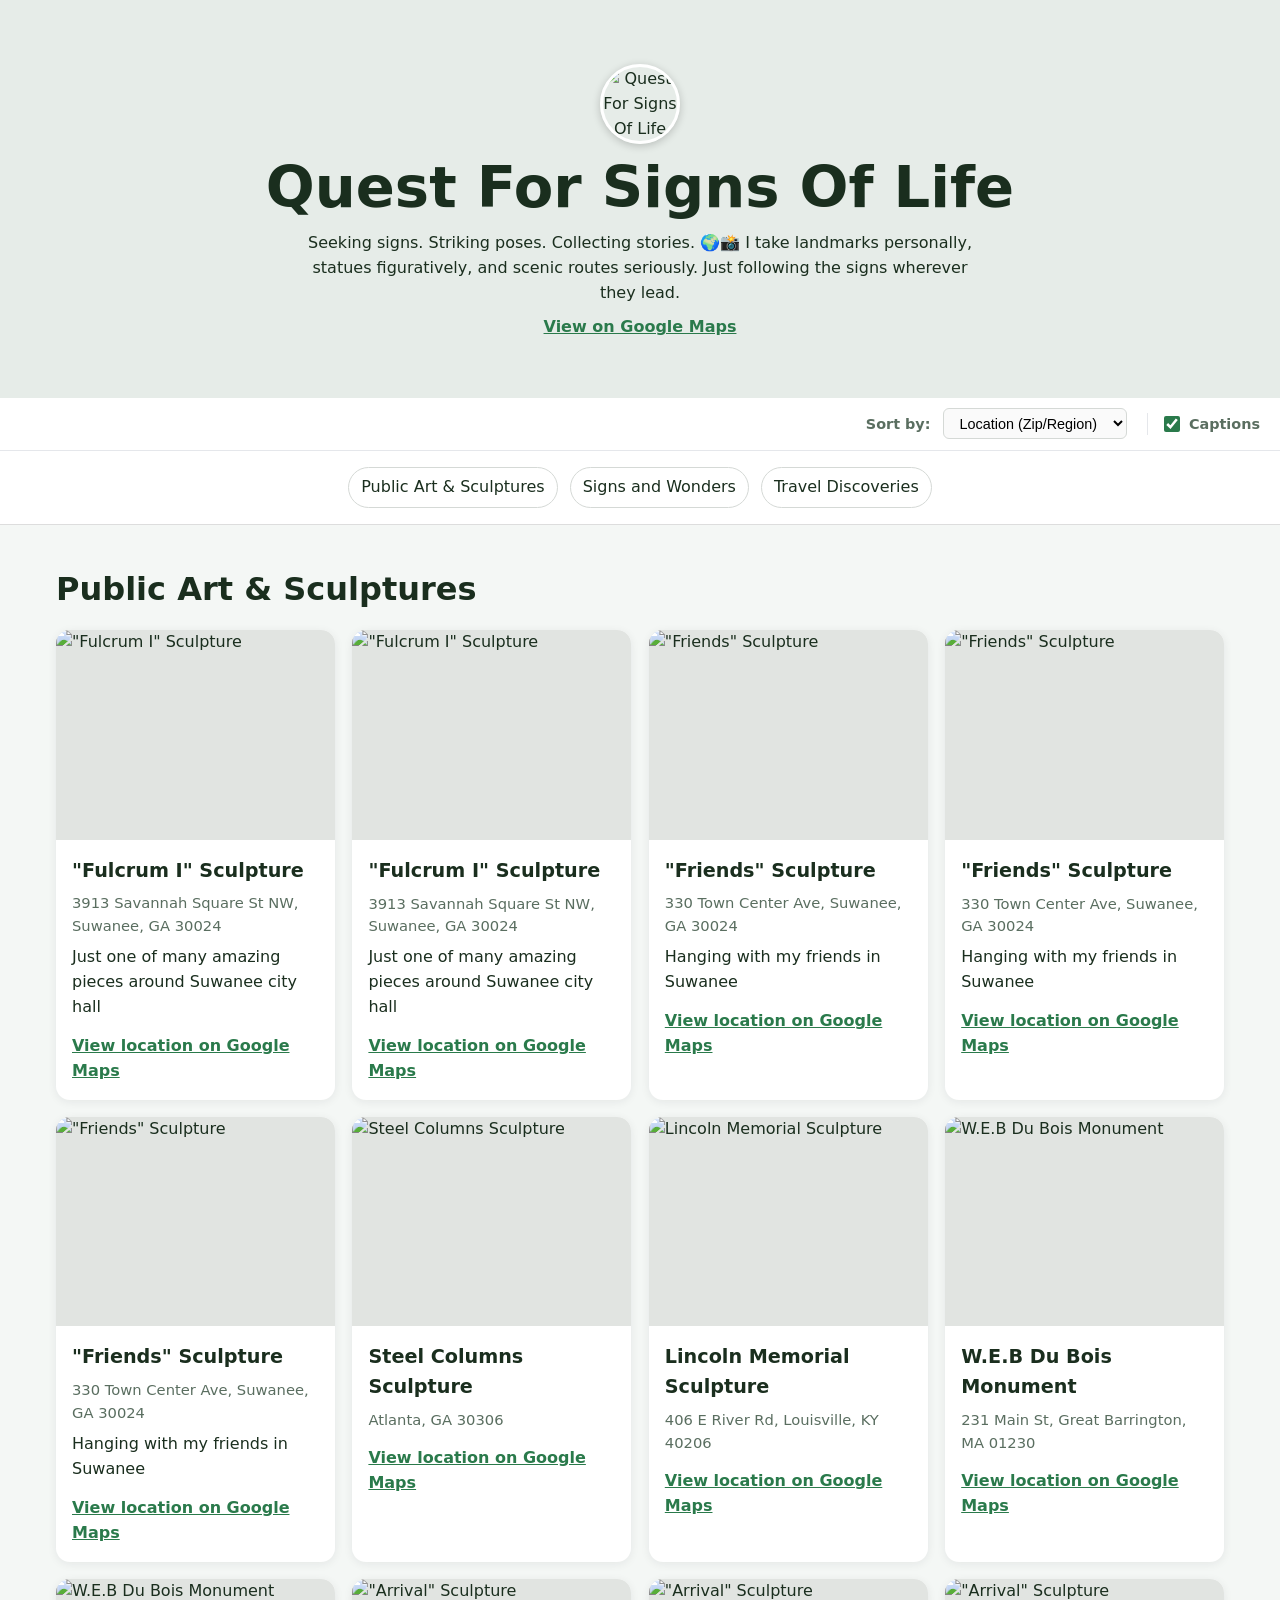
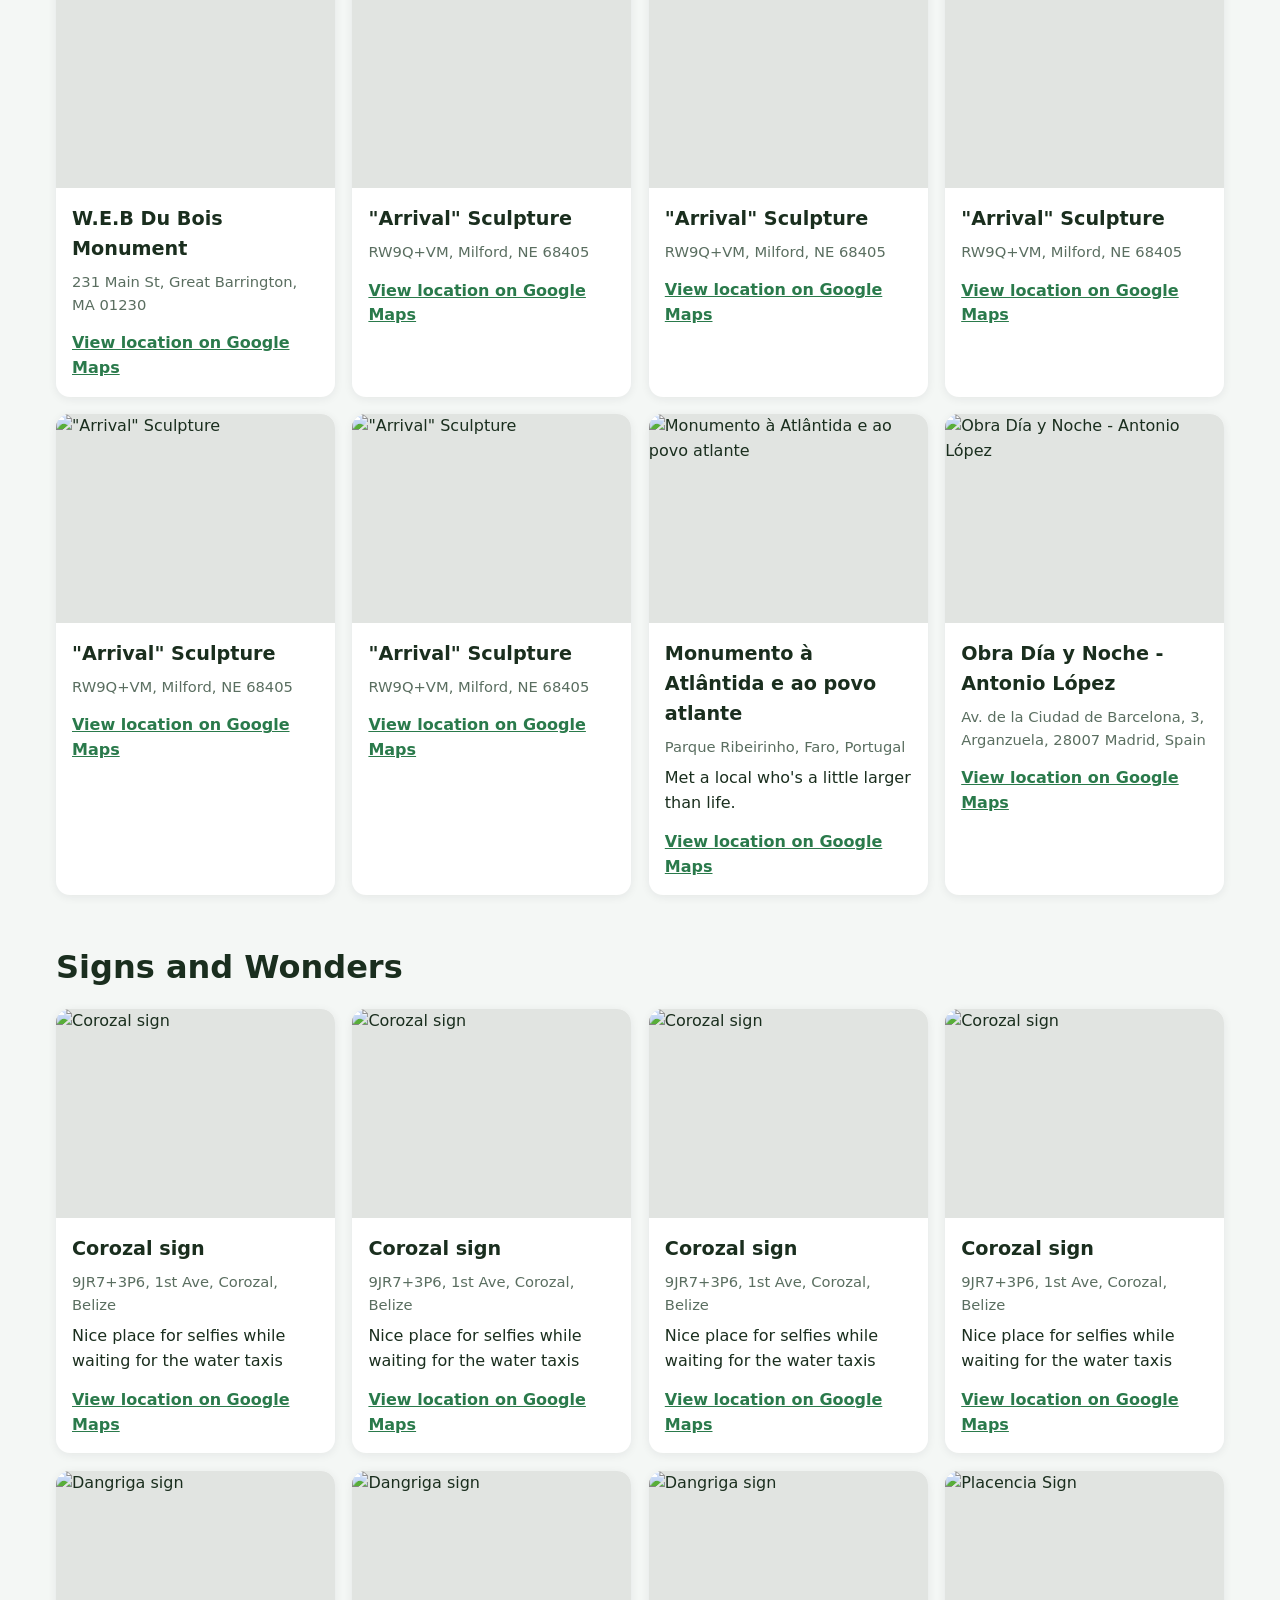
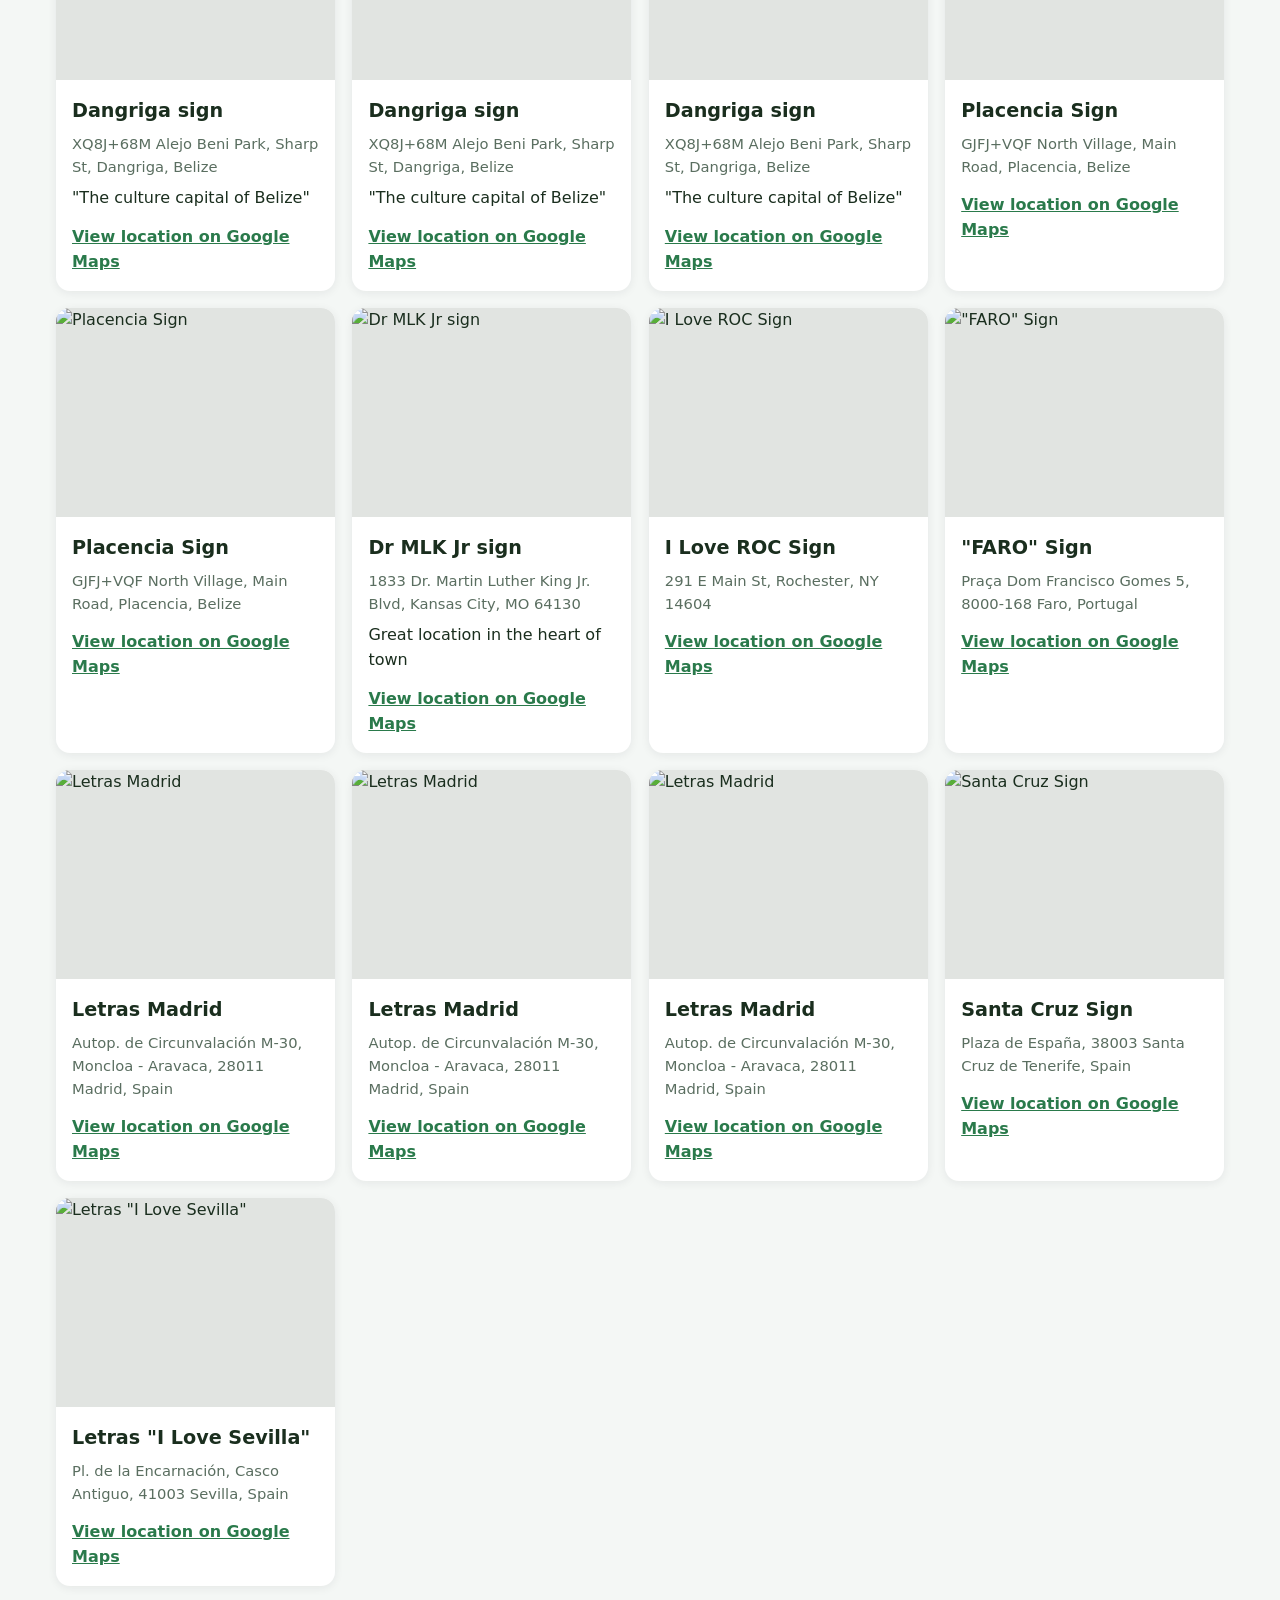
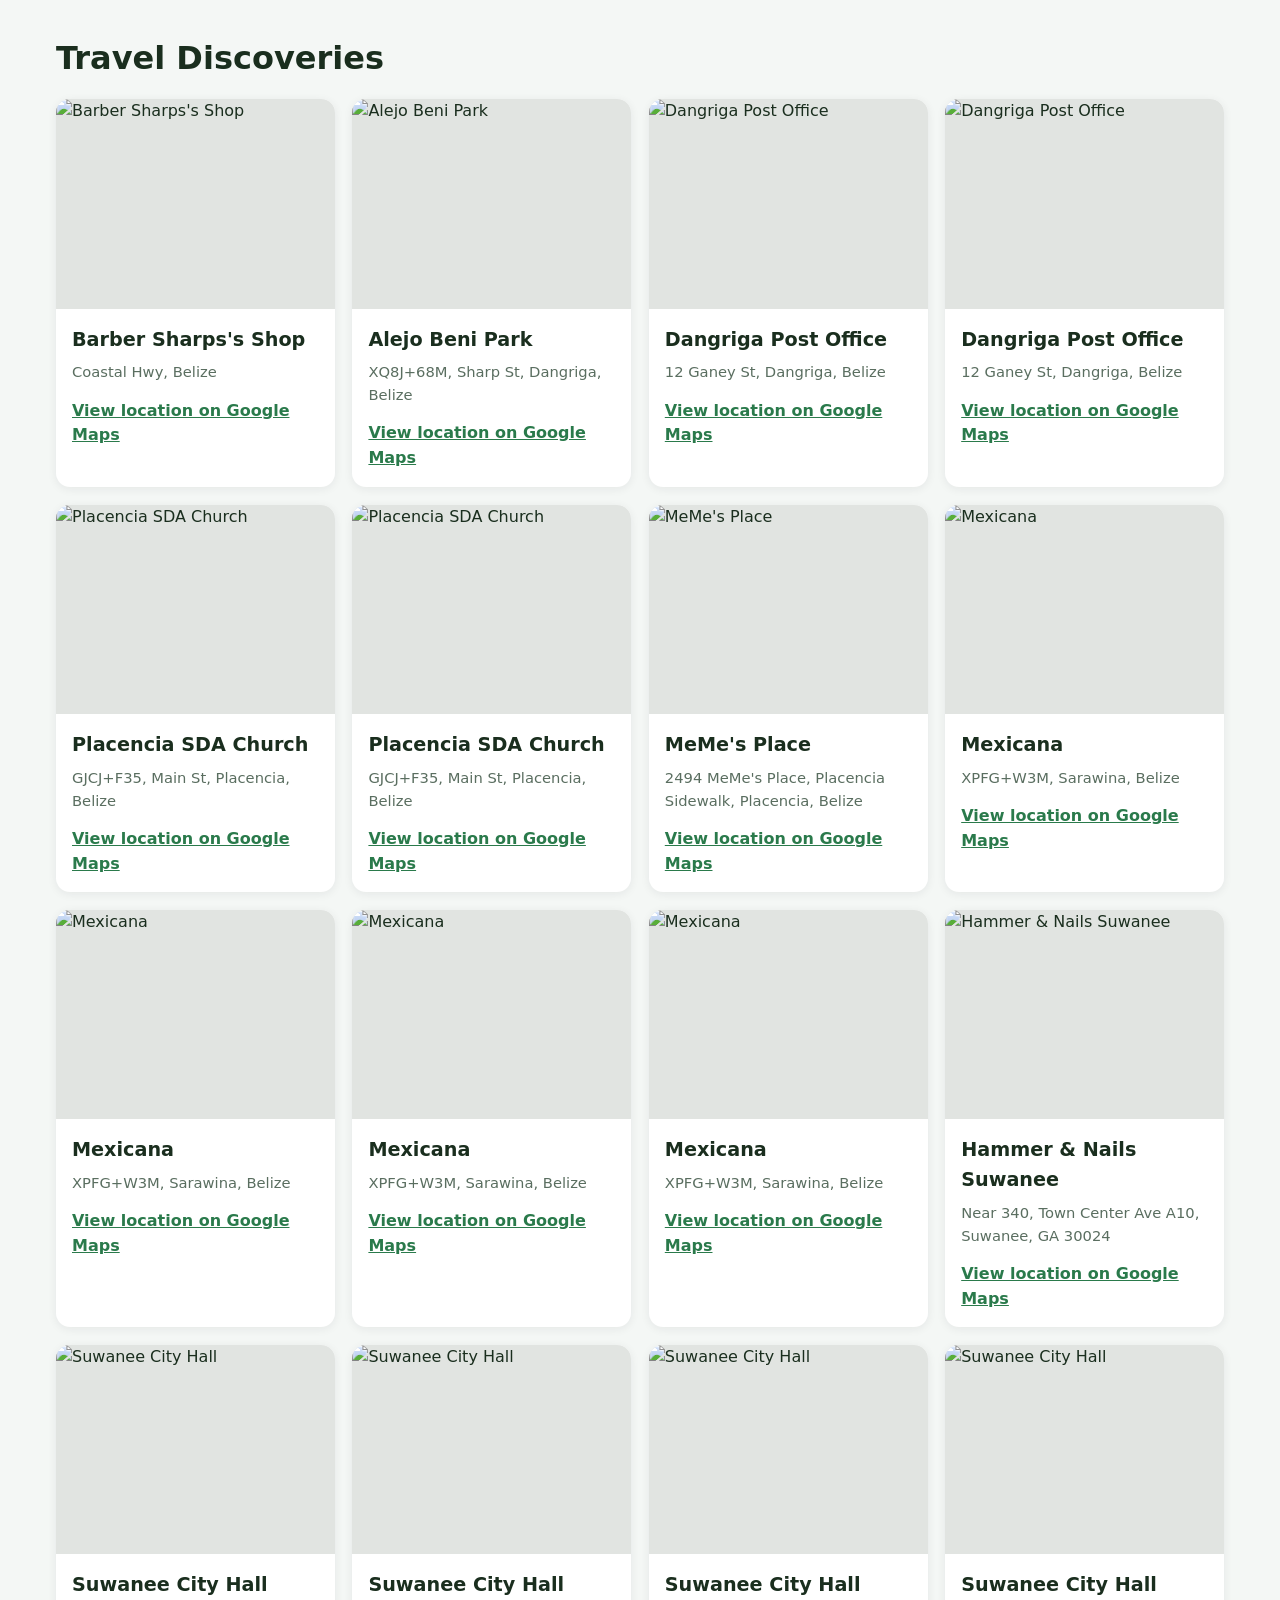
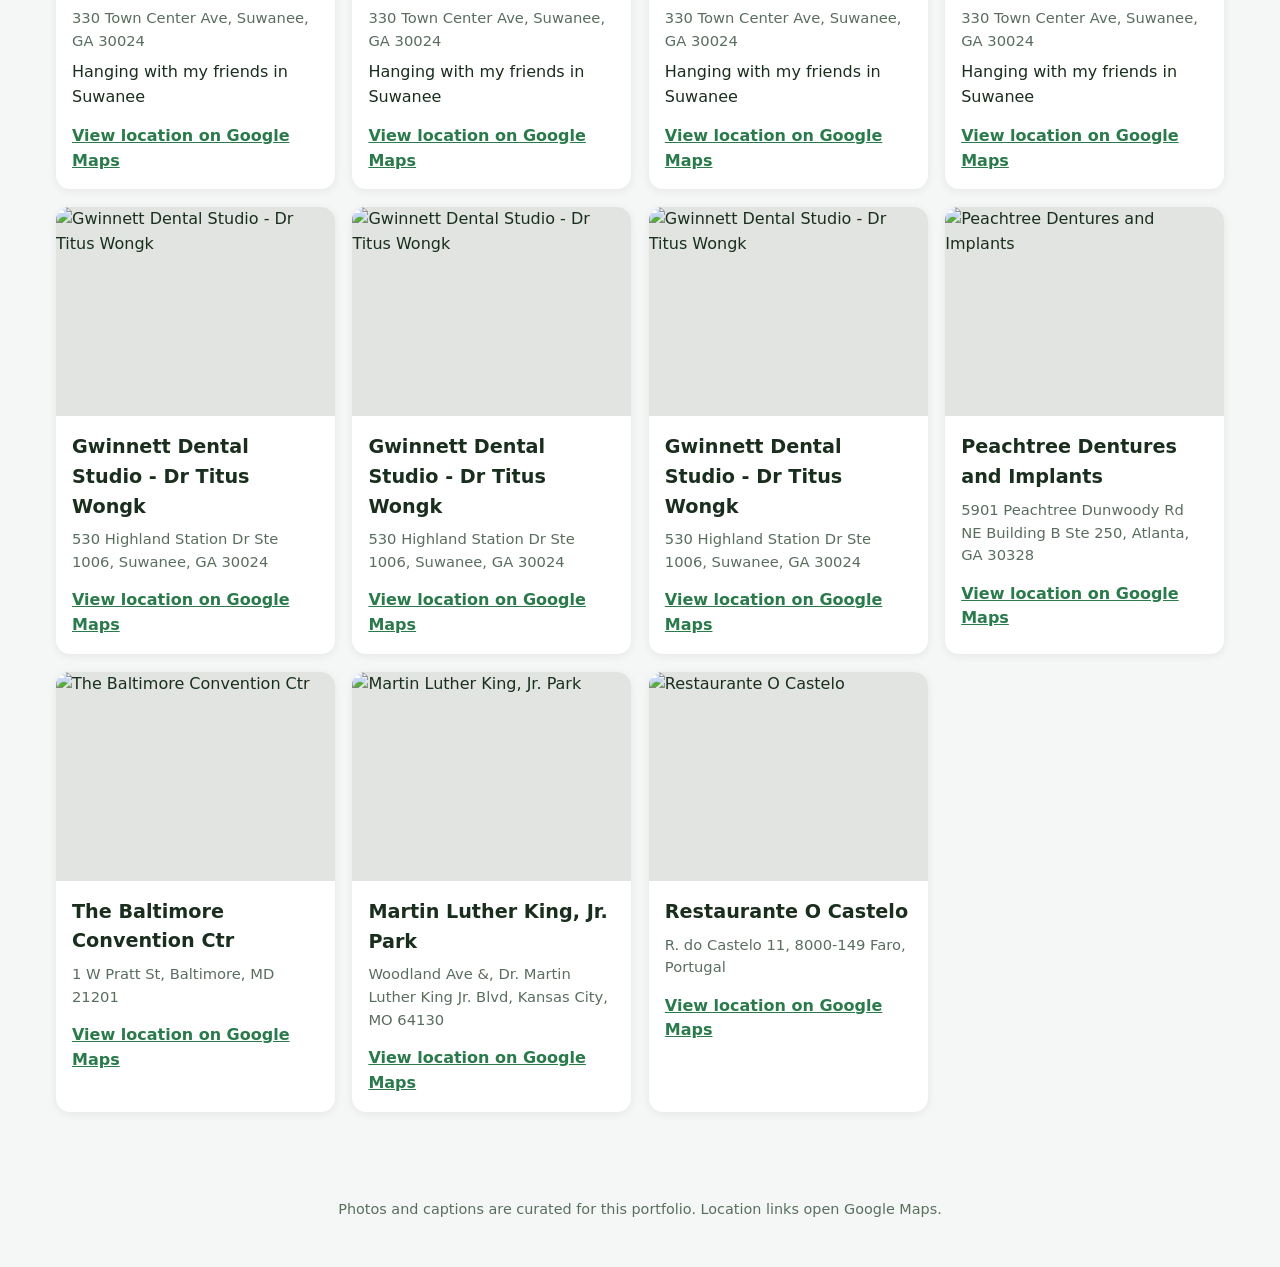
==== commit d22b743d: "Added lightbox and captions from reviews of the same location.  AI struggled to extract caption from" ====
--- a/index.html
+++ b/index.html
@@ -21,58 +21,134 @@
     <option value="title">Title (A–Z)</option>
     <option value="date">Date Added</option>
   </select>
+  <label class="caption-toggle" for="caption-toggle" title="Show or hide photo captions">
+    <input type="checkbox" id="caption-toggle" checked>
+    <span>Captions</span>
+  </label>
 </div>
 <nav class="collection-nav" aria-label="Photo collections"><a href="#public-art-sculptures">Public Art &amp; Sculptures</a> <a href="#signs-and-wonders">Signs and Wonders</a> <a href="#travel-discoveries">Travel Discoveries</a></nav>
 <main><section class="collection" id="public-art-sculptures">
   <h2>Public Art &amp; Sculptures</h2>
   <div class="grid">
-<article class="card" id="fulcrum-i-sculpture" data-title="&quot;fulcrum i&quot; sculpture" data-location="3913 savannah square st nw, suwanee, ga 30024" data-location-sort="ga 30024|30024|suwanee" data-order="0">
-  <a href="https://www.google.com/maps/search/?api=1&amp;query=%22Fulcrum%20I%22%20Sculpture%203913%20Savannah%20Square%20St%20NW%2C%20Suwanee%2C%20GA%2030024" target="_blank" rel="noopener noreferrer"><img src="https://lh3.googleusercontent.com/gps-cs/AAjk-CPjcDRV4LY3oTUTnozF709EifGMm-iW6-T2a3yYVRmfaegRmY4j3BQ7zr0cQS2tOHPNET0bX2qPacGS0pge8qh6NOzfyj3w22U9Qyyy7bNI8iGzzqP0lEtYaayX1WrbvXB-BWWEI4v1JTDm=s1600" alt="&quot;Fulcrum I&quot; Sculpture" loading="lazy"></a>
+<article class="card" id="monumento-atl-ntida-e-ao-povo-atlante" data-title="monumento à atlântida e ao povo atlante" data-location="parque ribeirinho, faro, portugal" data-location-sort="portugal||faro" data-order="2">
+  <img src="https://lh3.googleusercontent.com/gps-cs/AAjk-CNFCqaSOtNdiUSvTItbKZ42QfxfyUfgy4J3-jZvVtzy0KrwppR9xwgWepPWls_OmFd7qum4Zu8uVZg6yXnrYAQUynlhHl22X9w9yx4PUtInEV1zAr-nfTYWyYT6D_QHreBJb_ls1BBVjOI=s1600" alt="Monumento à Atlântida e ao povo atlante" loading="lazy" class="lb-trigger">
+  <div class="card-body">
+    <h3>Monumento à Atlântida e ao povo atlante</h3>
+    <p class="location">Parque Ribeirinho, Faro, Portugal</p>
+    <p class="caption">Met a local who&#x27;s a little larger than life.</p>
+    <a class="map-link" href="https://www.google.com/maps/search/?api=1&amp;query=Monumento%20%C3%A0%20Atl%C3%A2ntida%20e%20ao%20povo%20atlante%20Parque%20Ribeirinho%2C%20Faro%2C%20Portugal" target="_blank" rel="noopener noreferrer">View location on Google Maps</a>
+    
+  </div>
+</article><article class="card" id="obra-d-a-y-noche---antonio-l-pez" data-title="obra día y noche - antonio lópez" data-location="av. de la ciudad de barcelona, 3, arganzuela, 28007 madrid, spain" data-location-sort="spain|28007|28007 madrid" data-order="5">
+  <img src="https://lh3.googleusercontent.com/gps-cs/AAjk-CObe_jZr5GdSDVPJOUKlmkSjCQZ-sTv8-IEI1-NXEieRM3hJcswiuxXzclwpEN_QgjyNWa5qRoIRNTrK5Gq1iipn5pixz32JTH4Hl0dzEcAuPSV4eVpQbkZmZNkmb3bqxFWaWusQbauZeVW=s1600" alt="Obra Día y Noche - Antonio López" loading="lazy" class="lb-trigger">
+  <div class="card-body">
+    <h3>Obra Día y Noche - Antonio López</h3>
+    <p class="location">Av. de la Ciudad de Barcelona, 3, Arganzuela, 28007 Madrid, Spain</p>
+    
+    <a class="map-link" href="https://www.google.com/maps/search/?api=1&amp;query=Obra%20D%C3%ADa%20y%20Noche%20-%20Antonio%20L%C3%B3pez%20Av.%20de%20la%20Ciudad%20de%20Barcelona%2C%203%2C%20Arganzuela%2C%2028007%20Madrid%2C%20Spain" target="_blank" rel="noopener noreferrer">View location on Google Maps</a>
+    
+  </div>
+</article><article class="card" id="lincoln-memorial-sculpture" data-title="lincoln memorial sculpture" data-location="406 e river rd, louisville, ky 40206" data-location-sort="ky 40206|40206|louisville" data-order="6">
+  <img src="https://lh3.googleusercontent.com/gps-cs/AAjk-COaKP1bieiUZhb1OcWOcPoUc_ML3HkYFFz_6cF9ChCDWZL4aYBplP621F2AuR21Zl9kjKIwqxogubCn0YQ2Gm-tlkiEWbRcfVZudCCGzvSXYLR_uMU0AT7ZZi_wRTTE1921fslxiEn4kTk=s1600" alt="Lincoln Memorial Sculpture" loading="lazy" class="lb-trigger">
+  <div class="card-body">
+    <h3>Lincoln Memorial Sculpture</h3>
+    <p class="location">406 E River Rd, Louisville, KY 40206</p>
+    
+    <a class="map-link" href="https://www.google.com/maps/search/?api=1&amp;query=Lincoln%20Memorial%20Sculpture%20406%20E%20River%20Rd%2C%20Louisville%2C%20KY%2040206" target="_blank" rel="noopener noreferrer">View location on Google Maps</a>
+    
+  </div>
+</article><article class="card" id="arrival-sculpture" data-title="&quot;arrival&quot; sculpture" data-location="rw9q+vm, milford, ne 68405" data-location-sort="ne 68405|68405|milford" data-order="11">
+  <img src="https://lh3.googleusercontent.com/gps-cs/AAjk-CP25x3vsTM5O8LO26_pOMafPs0aj9D-pY_yRfqzeNFnLUPSjQNq8t3xOytoCFahZBufwsKxjvHvp_CuI5to9nuI-Qi5T9fDUnys2-y9UtEKKMZSeCQVgo00nE8AxeVX74HDNoA_fA6Yu7k=s1600" alt="&quot;Arrival&quot; Sculpture" loading="lazy" class="lb-trigger">
+  <div class="card-body">
+    <h3>&quot;Arrival&quot; Sculpture</h3>
+    <p class="location">RW9Q+VM, Milford, NE 68405</p>
+    
+    <a class="map-link" href="https://www.google.com/maps/search/?api=1&amp;query=%22Arrival%22%20Sculpture%20RW9Q%2BVM%2C%20Milford%2C%20NE%2068405" target="_blank" rel="noopener noreferrer">View location on Google Maps</a>
+    
+  </div>
+</article><article class="card" id="arrival-sculpture-2" data-title="&quot;arrival&quot; sculpture" data-location="rw9q+vm, milford, ne 68405" data-location-sort="ne 68405|68405|milford" data-order="12">
+  <img src="https://lh3.googleusercontent.com/gps-cs/AAjk-CMC6-D2-oNhb23mpu36SFHMf4Tvx2MSYQ6i0HymjVM0urkB2QuVtTjUrhmdmGvm5bRLPJ2H7rn6LLddDCNuu2HSNDShYTMonKgMlidYNHhYMGXxfBeWRhy7aqcmdr5hMuvsOZh3YTZ1-NHo=s1600" alt="&quot;Arrival&quot; Sculpture" loading="lazy" class="lb-trigger">
+  <div class="card-body">
+    <h3>&quot;Arrival&quot; Sculpture</h3>
+    <p class="location">RW9Q+VM, Milford, NE 68405</p>
+    
+    <a class="map-link" href="https://www.google.com/maps/search/?api=1&amp;query=%22Arrival%22%20Sculpture%20RW9Q%2BVM%2C%20Milford%2C%20NE%2068405" target="_blank" rel="noopener noreferrer">View location on Google Maps</a>
+    
+  </div>
+</article><article class="card" id="arrival-sculpture-3" data-title="&quot;arrival&quot; sculpture" data-location="rw9q+vm, milford, ne 68405" data-location-sort="ne 68405|68405|milford" data-order="14">
+  <img src="https://lh3.googleusercontent.com/gps-cs/AAjk-CMFSPMo2zma62dwzls39cgFktqSVgGOIsmW8jTrTHWU9gMLLTNSBGZ0aSOntTjIf1fxWNQ19gwlehkLe2_kIR-gpEQ93SXXxNqUAjX1xn5YsaWTz-N4NeLK-aqRxhkbgGg__GEDRfFEjqF9=s1600" alt="&quot;Arrival&quot; Sculpture" loading="lazy" class="lb-trigger">
+  <div class="card-body">
+    <h3>&quot;Arrival&quot; Sculpture</h3>
+    <p class="location">RW9Q+VM, Milford, NE 68405</p>
+    
+    <a class="map-link" href="https://www.google.com/maps/search/?api=1&amp;query=%22Arrival%22%20Sculpture%20RW9Q%2BVM%2C%20Milford%2C%20NE%2068405" target="_blank" rel="noopener noreferrer">View location on Google Maps</a>
+    
+  </div>
+</article><article class="card" id="arrival-sculpture-4" data-title="&quot;arrival&quot; sculpture" data-location="rw9q+vm, milford, ne 68405" data-location-sort="ne 68405|68405|milford" data-order="15">
+  <img src="https://lh3.googleusercontent.com/gps-cs/AAjk-CO26j9XgIYq6CPToiX2efVgRlgE4lyHAyL1hH28BklCljQvfJzW7kAyqW2DulY_f917njz1-c-8aAo-EiCMbmv1CyzsNmWHg5kqjAajP7SZnLtFzXKmvL2j9YJF3S7bnPjMwnxTqprOp24=s1600" alt="&quot;Arrival&quot; Sculpture" loading="lazy" class="lb-trigger">
+  <div class="card-body">
+    <h3>&quot;Arrival&quot; Sculpture</h3>
+    <p class="location">RW9Q+VM, Milford, NE 68405</p>
+    
+    <a class="map-link" href="https://www.google.com/maps/search/?api=1&amp;query=%22Arrival%22%20Sculpture%20RW9Q%2BVM%2C%20Milford%2C%20NE%2068405" target="_blank" rel="noopener noreferrer">View location on Google Maps</a>
+    
+  </div>
+</article><article class="card" id="arrival-sculpture-5" data-title="&quot;arrival&quot; sculpture" data-location="rw9q+vm, milford, ne 68405" data-location-sort="ne 68405|68405|milford" data-order="16">
+  <img src="https://lh3.googleusercontent.com/gps-cs/AAjk-COM8UOwz_ygk4Uu4mse5gQIlgbfil8HWXWIi3L2xPjVzpiODxzgFMc7A9GF-ROXZm9zCsTq2ZNv70GG2rITMjL3Zdv9zMPRIa9sOU2CxJWPXx1dUkkaa8VFb95IKYi_BFOHlMDa8P2Qx61w=s1600" alt="&quot;Arrival&quot; Sculpture" loading="lazy" class="lb-trigger">
+  <div class="card-body">
+    <h3>&quot;Arrival&quot; Sculpture</h3>
+    <p class="location">RW9Q+VM, Milford, NE 68405</p>
+    
+    <a class="map-link" href="https://www.google.com/maps/search/?api=1&amp;query=%22Arrival%22%20Sculpture%20RW9Q%2BVM%2C%20Milford%2C%20NE%2068405" target="_blank" rel="noopener noreferrer">View location on Google Maps</a>
+    
+  </div>
+</article><article class="card" id="fulcrum-i-sculpture" data-title="&quot;fulcrum i&quot; sculpture" data-location="3913 savannah square st nw, suwanee, ga 30024" data-location-sort="ga 30024|30024|suwanee" data-order="19">
+  <img src="https://lh3.googleusercontent.com/gps-cs/AAjk-CM2l1xWmni40hpgt21Sa3C6M3AayLOwVgykcOTdb30AR0SE_Zzc_2KJodapk0HGE38KiuwI7mOi7GRRWSLuqWFvx6DyKVWkDDPOFT073nrhwkd8cVL_UPu8Dt0ZykaonGSvAF-x7pxq2E_2=s1600" alt="&quot;Fulcrum I&quot; Sculpture" loading="lazy" class="lb-trigger">
   <div class="card-body">
     <h3>&quot;Fulcrum I&quot; Sculpture</h3>
     <p class="location">3913 Savannah Square St NW, Suwanee, GA 30024</p>
-    
+    <p class="caption">Just one of many amazing pieces around Suwanee city hall </p>
     <a class="map-link" href="https://www.google.com/maps/search/?api=1&amp;query=%22Fulcrum%20I%22%20Sculpture%203913%20Savannah%20Square%20St%20NW%2C%20Suwanee%2C%20GA%2030024" target="_blank" rel="noopener noreferrer">View location on Google Maps</a>
     
   </div>
-</article><article class="card" id="fulcrum-i-sculpture-2" data-title="&quot;fulcrum i&quot; sculpture" data-location="3913 savannah square st nw, suwanee, ga 30024" data-location-sort="ga 30024|30024|suwanee" data-order="1">
-  <a href="https://www.google.com/maps/search/?api=1&amp;query=%22Fulcrum%20I%22%20Sculpture%203913%20Savannah%20Square%20St%20NW%2C%20Suwanee%2C%20GA%2030024" target="_blank" rel="noopener noreferrer"><img src="https://lh3.googleusercontent.com/gps-cs/AAjk-CMAC3mHqHTq56astSIyc7dR5C9suR_Et3FlltnM2l_-QTyMw81zLhd4Zi8c619k0rqswoLZ_iw0eMnvaOnvrgnevINEvj5DcufagdLxiyOsaTZpPoeiTMwqQSo2zlxsbqt1t8O5dBIWEtxf=s1600" alt="&quot;Fulcrum I&quot; Sculpture" loading="lazy"></a>
+</article><article class="card" id="fulcrum-i-sculpture-2" data-title="&quot;fulcrum i&quot; sculpture" data-location="3913 savannah square st nw, suwanee, ga 30024" data-location-sort="ga 30024|30024|suwanee" data-order="20">
+  <img src="https://lh3.googleusercontent.com/gps-cs/AAjk-CM1dc9lu7pf0ixp3ZkPu4c9hB5Q5FEpp7_7EbznA1VWnKTPeBzMzqpoB-gfSvL1GXB1TBdm3ILVTCcx8rcCCvzQ7pBvUi9-9I1yXNcgbPwGVmH3Yd1qo3XMHZDo5g010AeZxc-SzdVqudFm=s1600" alt="&quot;Fulcrum I&quot; Sculpture" loading="lazy" class="lb-trigger">
   <div class="card-body">
     <h3>&quot;Fulcrum I&quot; Sculpture</h3>
     <p class="location">3913 Savannah Square St NW, Suwanee, GA 30024</p>
-    
+    <p class="caption">Just one of many amazing pieces around Suwanee city hall </p>
     <a class="map-link" href="https://www.google.com/maps/search/?api=1&amp;query=%22Fulcrum%20I%22%20Sculpture%203913%20Savannah%20Square%20St%20NW%2C%20Suwanee%2C%20GA%2030024" target="_blank" rel="noopener noreferrer">View location on Google Maps</a>
     
   </div>
-</article><article class="card" id="friends-sculpture" data-title="&quot;friends&quot; sculpture" data-location="330 town center ave, suwanee, ga 30024" data-location-sort="ga 30024|30024|suwanee" data-order="3">
-  <a href="https://www.google.com/maps/search/?api=1&amp;query=%22Friends%22%20Sculpture%20330%20Town%20Center%20Ave%2C%20Suwanee%2C%20GA%2030024" target="_blank" rel="noopener noreferrer"><img src="https://lh3.googleusercontent.com/gps-cs/AAjk-CPSZ3cBO99kidfhHFSsinlZXzmZ9LNpu5Va8L9LQ7phulaDBSsYbMKCyOMUe-6M6v-e0M-iJLeCcZ18PW7Gc74RXpOqVmduPXOTPUaHhcw-DtMhvDoyB2okxI7XndL6jPCYzpjwWjSMb5WJ=s1600" alt="&quot;Friends&quot; Sculpture" loading="lazy"></a>
+</article><article class="card" id="friends-sculpture" data-title="&quot;friends&quot; sculpture" data-location="330 town center ave, suwanee, ga 30024" data-location-sort="ga 30024|30024|suwanee" data-order="22">
+  <img src="https://lh3.googleusercontent.com/gps-cs/AAjk-CMivRMO24ykvXiEjPtbvBcDWxEfTU8kX-wLvkDDK5OkIe8A5M1gEYiqJItt0Le0ICCJ5ME2Ctd7nh0Lj5uOdyb8XqcQS9x33E5JzH-TmWWvG59fVtZN-03MULgJiWRyKbydj5dUD4dWuNay=s1600" alt="&quot;Friends&quot; Sculpture" loading="lazy" class="lb-trigger">
   <div class="card-body">
     <h3>&quot;Friends&quot; Sculpture</h3>
     <p class="location">330 Town Center Ave, Suwanee, GA 30024</p>
-    
+    <p class="caption">Hanging with my friends in Suwanee</p>
     <a class="map-link" href="https://www.google.com/maps/search/?api=1&amp;query=%22Friends%22%20Sculpture%20330%20Town%20Center%20Ave%2C%20Suwanee%2C%20GA%2030024" target="_blank" rel="noopener noreferrer">View location on Google Maps</a>
     
   </div>
-</article><article class="card" id="friends-sculpture-2" data-title="&quot;friends&quot; sculpture" data-location="330 town center ave, suwanee, ga 30024" data-location-sort="ga 30024|30024|suwanee" data-order="4">
-  <a href="https://www.google.com/maps/search/?api=1&amp;query=%22Friends%22%20Sculpture%20330%20Town%20Center%20Ave%2C%20Suwanee%2C%20GA%2030024" target="_blank" rel="noopener noreferrer"><img src="https://lh3.googleusercontent.com/gps-cs/AAjk-CM9dxLlRCcQ117OHpsnFPayEJFZZuwjcWnPMPOLr9h2gDaH62eeY1jtdaXjPUlAqR60leu82C0jECZ6V-1DKsObAlE5KL4fhkf2AUXW7UXjzu0NhnbOinC3xCA350mPnncRDMJnUu64vtMr=s1600" alt="&quot;Friends&quot; Sculpture" loading="lazy"></a>
+</article><article class="card" id="friends-sculpture-2" data-title="&quot;friends&quot; sculpture" data-location="330 town center ave, suwanee, ga 30024" data-location-sort="ga 30024|30024|suwanee" data-order="23">
+  <img src="https://lh3.googleusercontent.com/gps-cs/AAjk-CMlMH8NPK89yIMsBkZO5N0kfRQog9_lF7mb8s55h18jt2BqnR2Iz8otiAlV_3iTX-Cz1M9ySVO8SEqlzN4eWly6sFmTon16NCIVvfF5XRvlavBa_s_q6O7Q5dlnVzRh0X33TX8-yQwEXkBE=s1600" alt="&quot;Friends&quot; Sculpture" loading="lazy" class="lb-trigger">
   <div class="card-body">
     <h3>&quot;Friends&quot; Sculpture</h3>
     <p class="location">330 Town Center Ave, Suwanee, GA 30024</p>
-    
+    <p class="caption">Hanging with my friends in Suwanee</p>
     <a class="map-link" href="https://www.google.com/maps/search/?api=1&amp;query=%22Friends%22%20Sculpture%20330%20Town%20Center%20Ave%2C%20Suwanee%2C%20GA%2030024" target="_blank" rel="noopener noreferrer">View location on Google Maps</a>
     
   </div>
-</article><article class="card" id="friends-sculpture-3" data-title="&quot;friends&quot; sculpture" data-location="330 town center ave, suwanee, ga 30024" data-location-sort="ga 30024|30024|suwanee" data-order="6">
-  <a href="https://www.google.com/maps/search/?api=1&amp;query=%22Friends%22%20Sculpture%20330%20Town%20Center%20Ave%2C%20Suwanee%2C%20GA%2030024" target="_blank" rel="noopener noreferrer"><img src="https://lh3.googleusercontent.com/gps-cs/AAjk-CNLAWEEGxqPdOCEQtlBOezHHM04ytiVY0pTIbSVx4Xj0vBW9uLVVaSHUYy1aNop0RF1932sD5SBoEp6R-BG325iFBjz3c4eaePq1kE76YBqxUYSVAJTIWcBX86760EZAsKoOJvUZF6A1dE=s1600" alt="&quot;Friends&quot; Sculpture" loading="lazy"></a>
+</article><article class="card" id="friends-sculpture-3" data-title="&quot;friends&quot; sculpture" data-location="330 town center ave, suwanee, ga 30024" data-location-sort="ga 30024|30024|suwanee" data-order="25">
+  <img src="https://lh3.googleusercontent.com/gps-cs/AAjk-CPrbPwNKKS7ZciWx-WUD_7EnAXPuBk1Ab9PDk2_zeHdFId4VuKG7FsR_AlvSv68kjRHpkl91qLvouSasuU_qKHGHx_mid0AC_Dvkeb9qvKzf_N1pxSVFYsyE9C1nmV0WNSZS3fqhtCZ7yo=s1600" alt="&quot;Friends&quot; Sculpture" loading="lazy" class="lb-trigger">
   <div class="card-body">
     <h3>&quot;Friends&quot; Sculpture</h3>
     <p class="location">330 Town Center Ave, Suwanee, GA 30024</p>
-    
+    <p class="caption">Hanging with my friends in Suwanee</p>
     <a class="map-link" href="https://www.google.com/maps/search/?api=1&amp;query=%22Friends%22%20Sculpture%20330%20Town%20Center%20Ave%2C%20Suwanee%2C%20GA%2030024" target="_blank" rel="noopener noreferrer">View location on Google Maps</a>
     
   </div>
-</article><article class="card" id="steel-columns-sculpture" data-title="steel columns sculpture" data-location="atlanta, ga 30306" data-location-sort="ga 30306|30306|atlanta" data-order="10">
-  <a href="https://www.google.com/maps/search/?api=1&amp;query=Steel%20Columns%20Sculpture%20Atlanta%2C%20GA%2030306" target="_blank" rel="noopener noreferrer"><img src="https://lh3.googleusercontent.com/gps-cs/AAjk-CPOG3f5QzEt25PzIwskw99_112TnjSBDwkQuXYxUuY9Psbq_5NDz-jh-odmuCVR9CJAWPB7fIyXf5ePzjoNVDL6BExnl-1_Dc8u_SZVHCxWrOAZjGqQKgDsv_hgeN0c5iIXe7bUx_OQz7rp=s1600" alt="Steel Columns Sculpture" loading="lazy"></a>
+</article><article class="card" id="steel-columns-sculpture" data-title="steel columns sculpture" data-location="atlanta, ga 30306" data-location-sort="ga 30306|30306|atlanta" data-order="33">
+  <img src="https://lh3.googleusercontent.com/gps-cs/AAjk-CMraBxiyRKLI2XIHxtNkteVFYxX8975mYYRsEef0Uzf8bcCSBgreeUfbbBvnbdItOJPLIzO4VyWWqiODVe7w6l8fF2aZsuC03eDYwFx6xywmNyJzJgQe9DjT0J40r7AAUglh7PCCiY0_6MT=s1600" alt="Steel Columns Sculpture" loading="lazy" class="lb-trigger">
   <div class="card-body">
     <h3>Steel Columns Sculpture</h3>
     <p class="location">Atlanta, GA 30306</p>
@@ -80,8 +156,8 @@
     <a class="map-link" href="https://www.google.com/maps/search/?api=1&amp;query=Steel%20Columns%20Sculpture%20Atlanta%2C%20GA%2030306" target="_blank" rel="noopener noreferrer">View location on Google Maps</a>
     
   </div>
-</article><article class="card" id="w-e-b-du-bois-monument" data-title="w.e.b du bois monument" data-location="231 main st, great barrington, ma 01230" data-location-sort="ma 01230|01230|great barrington" data-order="13">
-  <a href="https://www.google.com/maps/search/?api=1&amp;query=W.E.B%20Du%20Bois%20Monument%20231%20Main%20St%2C%20Great%20Barrington%2C%20MA%2001230" target="_blank" rel="noopener noreferrer"><img src="https://lh3.googleusercontent.com/gps-cs/AAjk-CNCsHzha9v9Wbxh0I-8oBJrJY7XqemNYc0UvGLCO3XVVc226RBIQn1zhix_kOeQmZTpY6Z7FDVZJQ9qzmilTjiP04XOtZ57U-TmqDdlwJhbZCS9OypXFB4ANpK-8RM9S4p4okbvI6yXo7Vp=s1600" alt="W.E.B Du Bois Monument" loading="lazy"></a>
+</article><article class="card" id="w-e-b-du-bois-monument" data-title="w.e.b du bois monument" data-location="231 main st, great barrington, ma 01230" data-location-sort="ma 01230|01230|great barrington" data-order="34">
+  <img src="https://lh3.googleusercontent.com/gps-cs/AAjk-COlOazJBwy_iJunJyB-szzC1MzlSfZ_SjiynACXQeNjiJq8HTbwNlKGymWnzfljrou7CEIdn1b1nETxUeEcBL_FeKGeSL5xK2hZ6Nlynvd3Adld8TuVFV4WLuVYHbGCHFleJku5ALvbPkCp=s1600" alt="W.E.B Du Bois Monument" loading="lazy" class="lb-trigger">
   <div class="card-body">
     <h3>W.E.B Du Bois Monument</h3>
     <p class="location">231 Main St, Great Barrington, MA 01230</p>
@@ -89,8 +165,8 @@
     <a class="map-link" href="https://www.google.com/maps/search/?api=1&amp;query=W.E.B%20Du%20Bois%20Monument%20231%20Main%20St%2C%20Great%20Barrington%2C%20MA%2001230" target="_blank" rel="noopener noreferrer">View location on Google Maps</a>
     
   </div>
-</article><article class="card" id="w-e-b-du-bois-monument-2" data-title="w.e.b du bois monument" data-location="231 main st, great barrington, ma 01230" data-location-sort="ma 01230|01230|great barrington" data-order="14">
-  <a href="https://www.google.com/maps/search/?api=1&amp;query=W.E.B%20Du%20Bois%20Monument%20231%20Main%20St%2C%20Great%20Barrington%2C%20MA%2001230" target="_blank" rel="noopener noreferrer"><img src="https://lh3.googleusercontent.com/gps-cs/AAjk-CN98BIduMtMpYC3RNNIj65Uta9b534Z-pzlvgl4BOXKEbhETNUszCHZ-yq_PW0RzERoMYdHcIGVJaGaBJ-0c6Dky0to-PG6GsxmqT_uQP0LcUc4KvFImLINviorfoHzC0wy64uKiDIPxU8=s1600" alt="W.E.B Du Bois Monument" loading="lazy"></a>
+</article><article class="card" id="w-e-b-du-bois-monument-2" data-title="w.e.b du bois monument" data-location="231 main st, great barrington, ma 01230" data-location-sort="ma 01230|01230|great barrington" data-order="35">
+  <img src="https://lh3.googleusercontent.com/gps-cs/AAjk-CPB4CAzEuptEq_3JY1YU2RZBWJx41JqoMK2FtnM-cg_93zhQDOxOQ8B9AQ7zsESi1NDf2YbVuvCI0TyZByY3Uaa-wLNZykBVy230S4WDr-VemNjh1IKRpiqbGt6Vfr33jsMZYyUJkQryFE=s1600" alt="W.E.B Du Bois Monument" loading="lazy" class="lb-trigger">
   <div class="card-body">
     <h3>W.E.B Du Bois Monument</h3>
     <p class="location">231 Main St, Great Barrington, MA 01230</p>
@@ -103,71 +179,143 @@
 </section><section class="collection" id="signs-and-wonders">
   <h2>Signs and Wonders</h2>
   <div class="grid">
-<article class="card" id="letras-madrid" data-title="letras madrid" data-location="autop. de circunvalaci\u00f3n m-30, moncloa - aravaca, 28011 madrid, spain" data-location-sort="spain|28011|28011 madrid" data-order="15">
-  <a href="https://www.google.com/maps/search/?api=1&amp;query=Letras%20Madrid%20Autop.%20de%20Circunvalaci%C3%B3n%20M-30%2C%20Moncloa%20-%20Aravaca%2C%2028011%20Madrid%2C%20Spain" target="_blank" rel="noopener noreferrer"><img src="https://lh3.googleusercontent.com/gps-cs/AAjk-CNe--esNR8vwTBZ0TS073ccTgdxWku1Zff3wvO2gMWAXjYW6LjzC76ED0guWniqg-LzYQHNzx5q3KImdXI20HZXdymzsMl7liZjOZ3UNigyeAk51Tt8bcsYX9GPCPfPovXwTvDp=s1600" alt="Letras Madrid" loading="lazy"></a>
+<article class="card" id="corozal-sign" data-title="corozal sign" data-location="9jr7+3p6, 1st ave, corozal, belize" data-location-sort="belize||corozal" data-order="3">
+  <img src="https://lh3.googleusercontent.com/gps-cs/AAjk-CO7E_rqmJjUcairzWvyDUvGIy2TFtr2Vr2cTzfIV-GgjGF73omPgL8CLjjSPkTu5N6DZtpWVrdfBxWfixhCuARGgOfbpKlHGTsY7IZ8lxZdAJ-3KyTB14sUBXkE_hWMBHNB8e0zXYQcFHZb=s1600" alt="Corozal sign" loading="lazy" class="lb-trigger">
+  <div class="card-body">
+    <h3>Corozal sign</h3>
+    <p class="location">9JR7+3P6, 1st Ave, Corozal, Belize</p>
+    <p class="caption">Nice place for selfies while waiting for the water taxis</p>
+    <a class="map-link" href="https://www.google.com/maps/search/?api=1&amp;query=Corozal%20sign%209JR7%2B3P6%2C%201st%20Ave%2C%20Corozal%2C%20Belize" target="_blank" rel="noopener noreferrer">View location on Google Maps</a>
+    
+  </div>
+</article><article class="card" id="corozal-sign-2" data-title="corozal sign" data-location="9jr7+3p6, 1st ave, corozal, belize" data-location-sort="belize||corozal" data-order="4">
+  <img src="https://lh3.googleusercontent.com/gps-cs/AAjk-COtS8kgOLDIzTwwiiXU_yFhszAzFrDfcFROuVFO26D-JWliM0rtWRaWh4umHG2pVyq6EvRwWuNbeZk_RXPVLvh0W3j5QCjGyqDW4lhjcVIHVIljI7V1U2TPSTsCm1w3A_9c5SFdhfNBMtJR=s1600" alt="Corozal sign" loading="lazy" class="lb-trigger">
+  <div class="card-body">
+    <h3>Corozal sign</h3>
+    <p class="location">9JR7+3P6, 1st Ave, Corozal, Belize</p>
+    <p class="caption">Nice place for selfies while waiting for the water taxis</p>
+    <a class="map-link" href="https://www.google.com/maps/search/?api=1&amp;query=Corozal%20sign%209JR7%2B3P6%2C%201st%20Ave%2C%20Corozal%2C%20Belize" target="_blank" rel="noopener noreferrer">View location on Google Maps</a>
+    
+  </div>
+</article><article class="card" id="i-love-roc-sign" data-title="i love roc sign" data-location="291 e main st, rochester, ny 14604" data-location-sort="ny 14604|14604|rochester" data-order="7">
+  <img src="https://lh3.googleusercontent.com/gps-cs/AAjk-CM0jhtWSapYfHskYZfqs95qUHscBRO3X1MsvwlybjjomeNbjYI0M4LdMAPkVEkHS-IN69utgeofNQSzVDjvjWSkhwukgleElps07z3RvdTAP2RN1RUE8rdFfO20FdOqglMaEeUh2rXEYtuI=s1600" alt="I Love ROC Sign" loading="lazy" class="lb-trigger">
+  <div class="card-body">
+    <h3>I Love ROC Sign</h3>
+    <p class="location">291 E Main St, Rochester, NY 14604</p>
+    
+    <a class="map-link" href="https://www.google.com/maps/search/?api=1&amp;query=I%20Love%20ROC%20Sign%20291%20E%20Main%20St%2C%20Rochester%2C%20NY%2014604" target="_blank" rel="noopener noreferrer">View location on Google Maps</a>
+    
+  </div>
+</article><article class="card" id="corozal-sign-3" data-title="corozal sign" data-location="9jr7+3p6, 1st ave, corozal, belize" data-location-sort="belize||corozal" data-order="8">
+  <img src="https://lh3.googleusercontent.com/gps-cs/AAjk-CMV3GO2o0rEPzmmWIbUH5AhOFL55keBgbachFEWhQG6BW8Ke3IEfiGgsnvLUEolTuplUHyWr08Wt53yaiuwpz4xZn5X7DpJx0pOBoHjVrENm_YlSeFDcqqhMLi4BKa0dGMZ5MJk9sqWO0Z7=s1600" alt="Corozal sign" loading="lazy" class="lb-trigger">
+  <div class="card-body">
+    <h3>Corozal sign</h3>
+    <p class="location">9JR7+3P6, 1st Ave, Corozal, Belize</p>
+    <p class="caption">Nice place for selfies while waiting for the water taxis</p>
+    <a class="map-link" href="https://www.google.com/maps/search/?api=1&amp;query=Corozal%20sign%209JR7%2B3P6%2C%201st%20Ave%2C%20Corozal%2C%20Belize" target="_blank" rel="noopener noreferrer">View location on Google Maps</a>
+    
+  </div>
+</article><article class="card" id="corozal-sign-4" data-title="corozal sign" data-location="9jr7+3p6, 1st ave, corozal, belize" data-location-sort="belize||corozal" data-order="9">
+  <img src="https://lh3.googleusercontent.com/gps-cs/AAjk-CNinYXUarEGVf6VJ4RY3H72rMc_Ki8YYtChnpf0Tx5SJ8pfpIMj1yUJ603ndLJk0ULKaLWMW000vMp6_cDVzcPQqKjaYQlvtfusuZX7fwzsrzFPYY6zeZncJH9GUm7I8TWLyc2HDwvVpGw=s1600" alt="Corozal sign" loading="lazy" class="lb-trigger">
+  <div class="card-body">
+    <h3>Corozal sign</h3>
+    <p class="location">9JR7+3P6, 1st Ave, Corozal, Belize</p>
+    <p class="caption">Nice place for selfies while waiting for the water taxis</p>
+    <a class="map-link" href="https://www.google.com/maps/search/?api=1&amp;query=Corozal%20sign%209JR7%2B3P6%2C%201st%20Ave%2C%20Corozal%2C%20Belize" target="_blank" rel="noopener noreferrer">View location on Google Maps</a>
+    
+  </div>
+</article><article class="card" id="dr-mlk-jr-sign" data-title="dr mlk jr sign" data-location="1833 dr. martin luther king jr. blvd, kansas city, mo 64130" data-location-sort="mo 64130|64130|kansas city" data-order="10">
+  <img src="https://lh3.googleusercontent.com/gps-cs/AAjk-CPQwwAjDEtcMlD_JboCpRUilOFPCWy6kR7C9IvVbfu-SvJD2LbvtS1x8CAffLgsT9NqvdoF3cJ7HA90mRrVME50RXKXt23kDX6ulCzBErDUi6XjaHBUGNCoj0f4YveOkwmOkONfo8aQCu0=s1600" alt="Dr MLK Jr sign" loading="lazy" class="lb-trigger">
+  <div class="card-body">
+    <h3>Dr MLK Jr sign</h3>
+    <p class="location">1833 Dr. Martin Luther King Jr. Blvd, Kansas City, MO 64130</p>
+    <p class="caption">Great location in the heart of town</p>
+    <a class="map-link" href="https://www.google.com/maps/search/?api=1&amp;query=Dr%20MLK%20Jr%20sign%201833%20Dr.%20Martin%20Luther%20King%20Jr.%20Blvd%2C%20Kansas%20City%2C%20MO%2064130" target="_blank" rel="noopener noreferrer">View location on Google Maps</a>
+    
+  </div>
+</article><article class="card" id="dangriga-sign" data-title="dangriga sign" data-location="xq8j+68m alejo beni park, sharp st, dangriga, belize" data-location-sort="belize||dangriga" data-order="13">
+  <img src="https://lh3.googleusercontent.com/gps-cs/AAjk-CMzjkhw4QnhNPhJEdRsVPOwfW1faQ0AeV1xHKRmlfpG-GcMS2Golnl9xIh9WtA4pQBj-WXQqZyG6daV6ByVkJU-ojVcKyoGQn8v8K1SSrtZT2t7s47xgj1bXtxoffW7by2rdRIBRn5Suf3y=s1600" alt="Dangriga sign" loading="lazy" class="lb-trigger">
+  <div class="card-body">
+    <h3>Dangriga sign</h3>
+    <p class="location">XQ8J+68M Alejo Beni Park, Sharp St, Dangriga, Belize</p>
+    <p class="caption">&quot;The culture capital of Belize&quot;  </p>
+    <a class="map-link" href="https://www.google.com/maps/search/?api=1&amp;query=Dangriga%20sign%20XQ8J%2B68M%20Alejo%20Beni%20Park%2C%20Sharp%20St%2C%20Dangriga%2C%20Belize" target="_blank" rel="noopener noreferrer">View location on Google Maps</a>
+    
+  </div>
+</article><article class="card" id="dangriga-sign-2" data-title="dangriga sign" data-location="xq8j+68m alejo beni park, sharp st, dangriga, belize" data-location-sort="belize||dangriga" data-order="17">
+  <img src="https://lh3.googleusercontent.com/gps-cs/AAjk-CNgeTcyPZIWe15Kf9nms3SkrskkAjBUFaMbtl7dt6-zlrvR8KM_1GJV_7Guai5kesdYXdoXaDFZa6xcF76e0C5VqzHn6tX1Ekqg9gF1XO9LKw7d2-X0SdTdVDAzWrUuqePhXk2ILN7yasP0=s1600" alt="Dangriga sign" loading="lazy" class="lb-trigger">
+  <div class="card-body">
+    <h3>Dangriga sign</h3>
+    <p class="location">XQ8J+68M Alejo Beni Park, Sharp St, Dangriga, Belize</p>
+    <p class="caption">&quot;The culture capital of Belize&quot;  </p>
+    <a class="map-link" href="https://www.google.com/maps/search/?api=1&amp;query=Dangriga%20sign%20XQ8J%2B68M%20Alejo%20Beni%20Park%2C%20Sharp%20St%2C%20Dangriga%2C%20Belize" target="_blank" rel="noopener noreferrer">View location on Google Maps</a>
+    
+  </div>
+</article><article class="card" id="dangriga-sign-3" data-title="dangriga sign" data-location="xq8j+68m alejo beni park, sharp st, dangriga, belize" data-location-sort="belize||dangriga" data-order="18">
+  <img src="https://lh3.googleusercontent.com/gps-cs/AAjk-CMi0sYgW937vEhA6s2Lfc8CgKexV0lWYRzJMQjj6SPguq4II8w3kvc8BEtRIqHT3VE-bJFRPQ5mPuzPiEdb2za-gUBZxlegu8j2w6Fer_vgFf2r3x9b6ml7P1DK3LGNOaADOcd0rXO13YE=s1600" alt="Dangriga sign" loading="lazy" class="lb-trigger">
+  <div class="card-body">
+    <h3>Dangriga sign</h3>
+    <p class="location">XQ8J+68M Alejo Beni Park, Sharp St, Dangriga, Belize</p>
+    <p class="caption">&quot;The culture capital of Belize&quot;  </p>
+    <a class="map-link" href="https://www.google.com/maps/search/?api=1&amp;query=Dangriga%20sign%20XQ8J%2B68M%20Alejo%20Beni%20Park%2C%20Sharp%20St%2C%20Dangriga%2C%20Belize" target="_blank" rel="noopener noreferrer">View location on Google Maps</a>
+    
+  </div>
+</article><article class="card" id="letras-madrid" data-title="letras madrid" data-location="autop. de circunvalación m-30, moncloa - aravaca, 28011 madrid, spain" data-location-sort="spain|28011|28011 madrid" data-order="36">
+  <img src="https://lh3.googleusercontent.com/gps-cs/AAjk-CPiv1J_3y5E27gCU8bNxM4-rY1zjuZDgzFMXHHdtIHEx8WobAnQT_BYaZvo-BACjE6GpWtkLZhgtW_4c0lptmsm5VhRGwcNEiMv8NVHrvhl9B0IKJqJdcZA-Bu7mSQu3t3h_a5X=s1600" alt="Letras Madrid" loading="lazy" class="lb-trigger">
   <div class="card-body">
     <h3>Letras Madrid</h3>
-    <p class="location">Autop. de Circunvalaci\u00f3n M-30, Moncloa - Aravaca, 28011 Madrid, Spain</p>
+    <p class="location">Autop. de Circunvalación M-30, Moncloa - Aravaca, 28011 Madrid, Spain</p>
     
     <a class="map-link" href="https://www.google.com/maps/search/?api=1&amp;query=Letras%20Madrid%20Autop.%20de%20Circunvalaci%C3%B3n%20M-30%2C%20Moncloa%20-%20Aravaca%2C%2028011%20Madrid%2C%20Spain" target="_blank" rel="noopener noreferrer">View location on Google Maps</a>
     
   </div>
-</article><article class="card" id="letras-madrid-2" data-title="letras madrid" data-location="autop. de circunvalaci\u00f3n m-30, moncloa - aravaca, 28011 madrid, spain" data-location-sort="spain|28011|28011 madrid" data-order="16">
-  <a href="https://www.google.com/maps/search/?api=1&amp;query=Letras%20Madrid%20Autop.%20de%20Circunvalaci%C3%B3n%20M-30%2C%20Moncloa%20-%20Aravaca%2C%2028011%20Madrid%2C%20Spain" target="_blank" rel="noopener noreferrer"><img src="https://lh3.googleusercontent.com/gps-cs/AAjk-CNC9JUY2nL_JVJiZ2H0mS8CoNGrz2dXNZBhqGQeDQ1G8zMTsb6Sv__AtCXyUqBu-OYGSxsKlSsIBAQ0N8JFuLhsDkhFu1liGyaoq-HQum3QriQRS6Ugft_5nfhvKNKL1lGkuhG1=s1600" alt="Letras Madrid" loading="lazy"></a>
+</article><article class="card" id="letras-madrid-2" data-title="letras madrid" data-location="autop. de circunvalación m-30, moncloa - aravaca, 28011 madrid, spain" data-location-sort="spain|28011|28011 madrid" data-order="37">
+  <img src="https://lh3.googleusercontent.com/gps-cs/AAjk-CP4ZLHBSVc-FUGS5IJVWseKV1geTziKDalb6ypNSyN0dy9y0ftFoDXsN_g3PqBdPYYlNwVY16WK0L3AXpbls8BEXiFu5nvRz5DZ8lUNk1Eif0iXMmL-pky7wrQSZEtTvuLTw3aP=s1600" alt="Letras Madrid" loading="lazy" class="lb-trigger">
   <div class="card-body">
     <h3>Letras Madrid</h3>
-    <p class="location">Autop. de Circunvalaci\u00f3n M-30, Moncloa - Aravaca, 28011 Madrid, Spain</p>
+    <p class="location">Autop. de Circunvalación M-30, Moncloa - Aravaca, 28011 Madrid, Spain</p>
     
     <a class="map-link" href="https://www.google.com/maps/search/?api=1&amp;query=Letras%20Madrid%20Autop.%20de%20Circunvalaci%C3%B3n%20M-30%2C%20Moncloa%20-%20Aravaca%2C%2028011%20Madrid%2C%20Spain" target="_blank" rel="noopener noreferrer">View location on Google Maps</a>
     
   </div>
-</article><article class="card" id="letras-madrid-3" data-title="letras madrid" data-location="autop. de circunvalaci\u00f3n m-30, moncloa - aravaca, 28011 madrid, spain" data-location-sort="spain|28011|28011 madrid" data-order="17">
-  <a href="https://www.google.com/maps/search/?api=1&amp;query=Letras%20Madrid%20Autop.%20de%20Circunvalaci%C3%B3n%20M-30%2C%20Moncloa%20-%20Aravaca%2C%2028011%20Madrid%2C%20Spain" target="_blank" rel="noopener noreferrer"><img src="https://lh3.googleusercontent.com/gps-cs/AAjk-CMhjQQevPziL9Jbs4IQjhd88yoZI1DLbwEjkLwIcly2ud1-HbapZNiEQ2skHdEi5S0gMQhFKAwdgd5GDZ7kK2Sd7xIRn7Iu91V6saQIMHHklQepxrZJuszpQUmNQ-ai2U5RAH696Q=s1600" alt="Letras Madrid" loading="lazy"></a>
+</article><article class="card" id="letras-madrid-3" data-title="letras madrid" data-location="autop. de circunvalación m-30, moncloa - aravaca, 28011 madrid, spain" data-location-sort="spain|28011|28011 madrid" data-order="38">
+  <img src="https://lh3.googleusercontent.com/gps-cs/AAjk-CPwS4gPnP8lXNy5MxV9XXQsvrbASfy4mLCo_WRrK6Snem_2KG0YWbvQXMbRcyeXCyAxkhbEbz0FpcCPlQUoJscZuKHrAhBO9F5aDWa-WO_E6oDlxk_FPdUmtx0v0vp6G-fK3VRdaA=s1600" alt="Letras Madrid" loading="lazy" class="lb-trigger">
   <div class="card-body">
     <h3>Letras Madrid</h3>
-    <p class="location">Autop. de Circunvalaci\u00f3n M-30, Moncloa - Aravaca, 28011 Madrid, Spain</p>
+    <p class="location">Autop. de Circunvalación M-30, Moncloa - Aravaca, 28011 Madrid, Spain</p>
     
     <a class="map-link" href="https://www.google.com/maps/search/?api=1&amp;query=Letras%20Madrid%20Autop.%20de%20Circunvalaci%C3%B3n%20M-30%2C%20Moncloa%20-%20Aravaca%2C%2028011%20Madrid%2C%20Spain" target="_blank" rel="noopener noreferrer">View location on Google Maps</a>
     
   </div>
-</article><article class="card" id="santa-cruz-sign" data-title="santa cruz sign" data-location="plaza de espa\u00f1a, 38003 santa cruz de tenerife, spain" data-location-sort="spain|38003|38003 santa cruz de tenerife" data-order="18">
-  <a href="https://www.google.com/maps/search/?api=1&amp;query=Santa%20Cruz%20Sign%20Plaza%20de%20Espa%C3%B1a%2C%2038003%20Santa%20Cruz%20de%20Tenerife%2C%20Spain" target="_blank" rel="noopener noreferrer"><img src="https://lh3.googleusercontent.com/gps-cs/AAjk-COhRNw-7ranhF0YsZY_7n3qtPHRaOMlxb6QinDbdrsqtAM5Kzh0aJ4X_CHrATIwYVy2TGlyApQwBNwxeGxUXNs0ufbuS5rQm4sksBb7H1cTEwShsn0dZkicZZcH6KcoT5BCmq3P=s1600" alt="Santa Cruz Sign" loading="lazy"></a>
+</article><article class="card" id="santa-cruz-sign" data-title="santa cruz sign" data-location="plaza de españa, 38003 santa cruz de tenerife, spain" data-location-sort="spain|38003|38003 santa cruz de tenerife" data-order="39">
+  <img src="https://lh3.googleusercontent.com/gps-cs/AAjk-CN4fkpN50nhXQmk41EdqPPGfImjzQRw5qACU2lUbTdZgPKnU3g-4rgRSchpfnE-Q_fow-kGtUdEYzZQmYKrozU0YRx5JP4QdZBSQ4vvvJ61A7pyMymqL1YwFfLZjfvitcPsuNon=s1600" alt="Santa Cruz Sign" loading="lazy" class="lb-trigger">
   <div class="card-body">
     <h3>Santa Cruz Sign</h3>
-    <p class="location">Plaza de Espa\u00f1a, 38003 Santa Cruz de Tenerife, Spain</p>
+    <p class="location">Plaza de España, 38003 Santa Cruz de Tenerife, Spain</p>
     
     <a class="map-link" href="https://www.google.com/maps/search/?api=1&amp;query=Santa%20Cruz%20Sign%20Plaza%20de%20Espa%C3%B1a%2C%2038003%20Santa%20Cruz%20de%20Tenerife%2C%20Spain" target="_blank" rel="noopener noreferrer">View location on Google Maps</a>
     
   </div>
-</article><article class="card" id="letras-i-love-sevilla" data-title="letras &quot;i love sevilla&quot;" data-location="pl. de la encarnaci\u00f3n, casco antiguo, 41003 sevilla, spain" data-location-sort="spain|41003|41003 sevilla" data-order="19">
-  <a href="https://www.google.com/maps/search/?api=1&amp;query=Letras%20%22I%20Love%20Sevilla%22%20Pl.%20de%20la%20Encarnaci%C3%B3n%2C%20Casco%20Antiguo%2C%2041003%20Sevilla%2C%20Spain" target="_blank" rel="noopener noreferrer"><img src="https://lh3.googleusercontent.com/gps-cs/AAjk-COS1itS14Pt8HTK4PKyRCs8uJSkr8ZRL2AOzHteADpEQ1Kj1Xy8RzTONj1yDd4KR6loPWhUhG-I4kI_1d0p5n5NVWhqhMnXRkY9JivNgRzrh2FPdOFDpvi09UnLnv_Ye1EI5aj9=s1600" alt="Letras &quot;I Love Sevilla&quot;" loading="lazy"></a>
+</article><article class="card" id="letras-i-love-sevilla" data-title="letras &quot;i love sevilla&quot;" data-location="pl. de la encarnación, casco antiguo, 41003 sevilla, spain" data-location-sort="spain|41003|41003 sevilla" data-order="40">
+  <img src="https://lh3.googleusercontent.com/gps-cs/AAjk-CMnQOTQj6Uc1OxXvQH0XKZ0bdsclgEu5ckKfwgGlzN3IrSBEMjfSoQSbyB-CX_XjnlUK9VkMEqE_yI-7VW3gAfcPVLMsINAqZ5X6GGeDb0p5Om939l2ZX4WvtriGwQcNPM1bkCq=s1600" alt="Letras &quot;I Love Sevilla&quot;" loading="lazy" class="lb-trigger">
   <div class="card-body">
     <h3>Letras &quot;I Love Sevilla&quot;</h3>
-    <p class="location">Pl. de la Encarnaci\u00f3n, Casco Antiguo, 41003 Sevilla, Spain</p>
+    <p class="location">Pl. de la Encarnación, Casco Antiguo, 41003 Sevilla, Spain</p>
     
     <a class="map-link" href="https://www.google.com/maps/search/?api=1&amp;query=Letras%20%22I%20Love%20Sevilla%22%20Pl.%20de%20la%20Encarnaci%C3%B3n%2C%20Casco%20Antiguo%2C%2041003%20Sevilla%2C%20Spain" target="_blank" rel="noopener noreferrer">View location on Google Maps</a>
     
   </div>
-</article><article class="card" id="faro-sign" data-title="&quot;faro&quot; sign" data-location="pra\u00e7a dom francisco gomes 5, 8000-168 faro, portugal" data-location-sort="portugal|8000-168|8000-168 faro" data-order="20">
-  <a href="https://www.google.com/maps/search/?api=1&amp;query=%22FARO%22%20Sign%20Pra%C3%A7a%20Dom%20Francisco%20Gomes%205%2C%208000-168%20Faro%2C%20Portugal" target="_blank" rel="noopener noreferrer"><img src="https://lh3.googleusercontent.com/gps-cs/AAjk-COaAn0rDJ7EX9SElISmaiq0J5Mxt2ZNLcgg-H_D9h7fZgHpAalwjB1GKPQ3Ic8obEi3iaULn6rP_2st75bQUG7yXn6aWaxg_GHr7Odcih1Pl1mmqGwbP6IegqvVwckkfh1Rlf3liA=s1600" alt="&quot;FARO&quot; Sign" loading="lazy"></a>
+</article><article class="card" id="faro-sign" data-title="&quot;faro&quot; sign" data-location="praça dom francisco gomes 5, 8000-168 faro, portugal" data-location-sort="portugal|8000-168|8000-168 faro" data-order="41">
+  <img src="https://lh3.googleusercontent.com/gps-cs/AAjk-CN9w-0Ky_fBQ36KHx6kq5EqchzfvJ_xphK_TDJAnUPcnbPiJFeAabu0dn9diA5dIpUjsgB2mWqoL8tSeIFefFUlOXepIGwRGuyVYvfSTnp79EFRpCIy3kqhX_KUdeVqr0v7xpH9mA=s1600" alt="&quot;FARO&quot; Sign" loading="lazy" class="lb-trigger">
   <div class="card-body">
     <h3>&quot;FARO&quot; Sign</h3>
-    <p class="location">Pra\u00e7a Dom Francisco Gomes 5, 8000-168 Faro, Portugal</p>
+    <p class="location">Praça Dom Francisco Gomes 5, 8000-168 Faro, Portugal</p>
     
     <a class="map-link" href="https://www.google.com/maps/search/?api=1&amp;query=%22FARO%22%20Sign%20Pra%C3%A7a%20Dom%20Francisco%20Gomes%205%2C%208000-168%20Faro%2C%20Portugal" target="_blank" rel="noopener noreferrer">View location on Google Maps</a>
     
   </div>
-</article><article class="card" id="martin-luther-king-jr-park" data-title="martin luther king, jr. park" data-location="woodland ave &amp;, dr. martin luther king jr. blvd, kansas city, mo 64130" data-location-sort="mo 64130|64130|kansas city" data-order="21">
-  <a href="https://www.google.com/maps/search/?api=1&amp;query=Martin%20Luther%20King%2C%20Jr.%20Park%20Woodland%20Ave%20%26%2C%20Dr.%20Martin%20Luther%20King%20Jr.%20Blvd%2C%20Kansas%20City%2C%20MO%2064130" target="_blank" rel="noopener noreferrer"><img src="https://lh3.googleusercontent.com/gps-cs/AAjk-CNfPAG-39oysGgF7PU0V-uF9JFF3dv7iNLEEoTH-EqME5Cd_Vf_lL59713Ko1dKuWVmF2GedskBgH6OEHTytwG1LDy55NFlEa-_PtNI3qPKdJsCVr2K6s0bRpBwKFDSC-bSL_ok=s1600" alt="Martin Luther King, Jr. Park" loading="lazy"></a>
-  <div class="card-body">
-    <h3>Martin Luther King, Jr. Park</h3>
-    <p class="location">Woodland Ave &amp;, Dr. Martin Luther King Jr. Blvd, Kansas City, MO 64130</p>
-    
-    <a class="map-link" href="https://www.google.com/maps/search/?api=1&amp;query=Martin%20Luther%20King%2C%20Jr.%20Park%20Woodland%20Ave%20%26%2C%20Dr.%20Martin%20Luther%20King%20Jr.%20Blvd%2C%20Kansas%20City%2C%20MO%2064130" target="_blank" rel="noopener noreferrer">View location on Google Maps</a>
-    
-  </div>
-</article><article class="card" id="placencia-sign" data-title="placencia sign" data-location="gjfj+vqf north village, main road, placencia, belize" data-location-sort="belize||placencia" data-order="22">
-  <a href="https://www.google.com/maps/search/?api=1&amp;query=Placencia%20Sign%20GJFJ%2BVQF%20North%20Village%2C%20Main%20Road%2C%20Placencia%2C%20Belize" target="_blank" rel="noopener noreferrer"><img src="https://lh3.googleusercontent.com/gps-cs/AAjk-CPjA26RCqvoQywgBi3pnoJYtaEueWkb36QhbN187hU7p1D3clgGH7dUdvGPISK4FIW6LAPNF1yRw1lhB5F0LxfrhjX_bleq5hjGQ1k0qCNNpBcWr63bi9Wu90q1P582dqnyNIwa=s1600" alt="Placencia Sign" loading="lazy"></a>
+</article><article class="card" id="placencia-sign" data-title="placencia sign" data-location="gjfj+vqf north village, main road, placencia, belize" data-location-sort="belize||placencia" data-order="43">
+  <img src="https://lh3.googleusercontent.com/gps-cs/AAjk-CPt40SsBlf6G1qg4Rg86vzixbK3Y4apWEx5W9TOTjU_N3jVj_jNap3yJE1xub-aebz3K3I1gXFmpnlPEI-RuR0-py-OSnyGxwJvMjWkkkPDGaG-TEdHX03enIVqEVx-dPQ7LnFi=s1600" alt="Placencia Sign" loading="lazy" class="lb-trigger">
   <div class="card-body">
     <h3>Placencia Sign</h3>
     <p class="location">GJFJ+VQF North Village, Main Road, Placencia, Belize</p>
@@ -175,22 +323,13 @@
     <a class="map-link" href="https://www.google.com/maps/search/?api=1&amp;query=Placencia%20Sign%20GJFJ%2BVQF%20North%20Village%2C%20Main%20Road%2C%20Placencia%2C%20Belize" target="_blank" rel="noopener noreferrer">View location on Google Maps</a>
     
   </div>
-</article><article class="card" id="placencia-sign-2" data-title="placencia sign" data-location="gjfj+vqf north village, main road, placencia, belize" data-location-sort="belize||placencia" data-order="23">
-  <a href="https://www.google.com/maps/search/?api=1&amp;query=Placencia%20Sign%20GJFJ%2BVQF%20North%20Village%2C%20Main%20Road%2C%20Placencia%2C%20Belize" target="_blank" rel="noopener noreferrer"><img src="https://lh3.googleusercontent.com/gps-cs/AAjk-CNCnYaW_HMpOXI53qx0a3v6rZbugf8uHr8gkZ6D7La6HKR-6D4EPPIGcWiwFCSh0nZLceDtn7Bp_xhObS8YBH_vWPdnR-1AWg0lHqC0xGO3dotN9j6Wxhyru7cqApgstYwlec2M=s1600" alt="Placencia Sign" loading="lazy"></a>
+</article><article class="card" id="placencia-sign-2" data-title="placencia sign" data-location="gjfj+vqf north village, main road, placencia, belize" data-location-sort="belize||placencia" data-order="44">
+  <img src="https://lh3.googleusercontent.com/gps-cs/AAjk-CNZuI2sUI8VtGzQQEByWUbrcFM2UwvdoAj90auJoQh7Cw9KwWkdsQiAYE4qXpYykYOea_xsd2QSfZZMWVfN5Nhx1pKtBTT0YQ8np3jRwaWeWvZeufvBOXO9XPvIfy5tnOtD3uq3=s1600" alt="Placencia Sign" loading="lazy" class="lb-trigger">
   <div class="card-body">
     <h3>Placencia Sign</h3>
     <p class="location">GJFJ+VQF North Village, Main Road, Placencia, Belize</p>
     
     <a class="map-link" href="https://www.google.com/maps/search/?api=1&amp;query=Placencia%20Sign%20GJFJ%2BVQF%20North%20Village%2C%20Main%20Road%2C%20Placencia%2C%20Belize" target="_blank" rel="noopener noreferrer">View location on Google Maps</a>
-    
-  </div>
-</article><article class="card" id="alejo-beni-park" data-title="alejo beni park" data-location="xq8j+68m, sharp st, dangriga, belize" data-location-sort="belize||dangriga" data-order="27">
-  <a href="https://www.google.com/maps/search/?api=1&amp;query=Alejo%20Beni%20Park%20XQ8J%2B68M%2C%20Sharp%20St%2C%20Dangriga%2C%20Belize" target="_blank" rel="noopener noreferrer"><img src="https://lh3.googleusercontent.com/gps-cs/AAjk-CM6VmWodZDTbjZ3J4Vxfig8e0VvResHUjko6q3QYiSBU9D_IGvBWDSwggEGw0byObu0OrVmt0Ue91mv19CkbfWnaE_Mc5FRvK7v5Dz6G7076PLrI5lrNyGc1r0Q5yq3JpLEG8g=s1600" alt="Alejo Beni Park" loading="lazy"></a>
-  <div class="card-body">
-    <h3>Alejo Beni Park</h3>
-    <p class="location">XQ8J+68M, Sharp St, Dangriga, Belize</p>
-    
-    <a class="map-link" href="https://www.google.com/maps/search/?api=1&amp;query=Alejo%20Beni%20Park%20XQ8J%2B68M%2C%20Sharp%20St%2C%20Dangriga%2C%20Belize" target="_blank" rel="noopener noreferrer">View location on Google Maps</a>
     
   </div>
 </article>
@@ -198,8 +337,26 @@
 </section><section class="collection" id="travel-discoveries">
   <h2>Travel Discoveries</h2>
   <div class="grid">
-<article class="card" id="hammer-nails-suwanee" data-title="hammer &amp; nails suwanee" data-location="near 340, town center ave a10, suwanee, ga 30024" data-location-sort="ga 30024|30024|suwanee" data-order="2">
-  <a href="https://www.google.com/maps/search/?api=1&amp;query=Hammer%20%26%20Nails%20Suwanee%20Near%20340%2C%20Town%20Center%20Ave%20A10%2C%20Suwanee%2C%20GA%2030024" target="_blank" rel="noopener noreferrer"><img src="https://lh3.googleusercontent.com/gps-cs/AAjk-CMjZ8JPD0qA6g0vp4OiiWoOI3Bawlb7DH0i2UN3Lx-vzVD4D3mVbzqg5lt4mz6n6WIW1T0OYktq0cKFC_Tt3FblMCxm6doD3w8XoTFPCIm7uFyWmOtdTM2A-haPl2UPxg0joqxUcpsZcV_9=s1600" alt="Hammer &amp; Nails Suwanee" loading="lazy"></a>
+<article class="card" id="the-baltimore-convention-ctr" data-title="the baltimore convention ctr" data-location="1 w pratt st, baltimore, md 21201" data-location-sort="md 21201|21201|baltimore" data-order="0">
+  <img src="https://lh3.googleusercontent.com/gps-cs/AAjk-CPPD6FHfJ-0hw3Bbe1DNRMyoJ2UjqTulK7n1ZolSp8Bxjpr2oUplFEO3sGkQ8CiBEoI2ZDxhT5f_m8Eywv1KKHGgNVoBB53IwnkNKTnOe3pav8MvwwIHY6a7cEsFn7VC94hoK6JMtm9ztzI=s1600" alt="The Baltimore Convention Ctr" loading="lazy" class="lb-trigger">
+  <div class="card-body">
+    <h3>The Baltimore Convention Ctr</h3>
+    <p class="location">1 W Pratt St, Baltimore, MD 21201</p>
+    
+    <a class="map-link" href="https://www.google.com/maps/search/?api=1&amp;query=The%20Baltimore%20Convention%20Ctr%201%20W%20Pratt%20St%2C%20Baltimore%2C%20MD%2021201" target="_blank" rel="noopener noreferrer">View location on Google Maps</a>
+    
+  </div>
+</article><article class="card" id="restaurante-o-castelo" data-title="restaurante o castelo" data-location="r. do castelo 11, 8000-149 faro, portugal" data-location-sort="portugal|8000-149|8000-149 faro" data-order="1">
+  <img src="https://lh3.googleusercontent.com/gps-cs/AAjk-CPVyBaDj5kzECTqUCyGdwv-5SsiJtjnGnXNajUHAH3sgLPEF5rq1tqpDxNEgbHsNm8_OWMfESXeleTcnHvLC6tCBNYbKypu8Kdx_5qQ9xdEQ1td9n5DrcbGStxXkoFTNlY7g28EozaKKxM=s1600" alt="Restaurante O Castelo" loading="lazy" class="lb-trigger">
+  <div class="card-body">
+    <h3>Restaurante O Castelo</h3>
+    <p class="location">R. do Castelo 11, 8000-149 Faro, Portugal</p>
+    
+    <a class="map-link" href="https://www.google.com/maps/search/?api=1&amp;query=Restaurante%20O%20Castelo%20R.%20do%20Castelo%2011%2C%208000-149%20Faro%2C%20Portugal" target="_blank" rel="noopener noreferrer">View location on Google Maps</a>
+    
+  </div>
+</article><article class="card" id="hammer-nails-suwanee" data-title="hammer &amp; nails suwanee" data-location="near 340, town center ave a10, suwanee, ga 30024" data-location-sort="ga 30024|30024|suwanee" data-order="21">
+  <img src="https://lh3.googleusercontent.com/gps-cs/AAjk-CNmAs2aSMvNpZu30OJdL1BWQrY6K8kXXgvVHMExvnn9AzxY2R3P6QNVZGRjyTatmUQjJC5RZ5GGK6tjRFwdRe_TM6rlFbBPLg3Q-lMxxcCly_V1gYuezCNS55fVpSEOaWSQ4KFoZoAW-tGt=s1600" alt="Hammer &amp; Nails Suwanee" loading="lazy" class="lb-trigger">
   <div class="card-body">
     <h3>Hammer &amp; Nails Suwanee</h3>
     <p class="location">Near 340, Town Center Ave A10, Suwanee, GA 30024</p>
@@ -207,8 +364,8 @@
     <a class="map-link" href="https://www.google.com/maps/search/?api=1&amp;query=Hammer%20%26%20Nails%20Suwanee%20Near%20340%2C%20Town%20Center%20Ave%20A10%2C%20Suwanee%2C%20GA%2030024" target="_blank" rel="noopener noreferrer">View location on Google Maps</a>
     
   </div>
-</article><article class="card" id="peachtree-dentures-and-implants" data-title="peachtree dentures and implants" data-location="5901 peachtree dunwoody rd ne building b ste 250, atlanta, ga 30328" data-location-sort="ga 30328|30328|atlanta" data-order="5">
-  <a href="https://www.google.com/maps/search/?api=1&amp;query=Peachtree%20Dentures%20and%20Implants%205901%20Peachtree%20Dunwoody%20Rd%20NE%20Building%20B%20Ste%20250%2C%20Atlanta%2C%20GA%2030328" target="_blank" rel="noopener noreferrer"><img src="https://lh3.googleusercontent.com/gps-cs/AAjk-CNvNzcjSTLCnE76BUQ9yUJ7GzL4pWwaxLewKclf2F5-UrS4A2SWdZ6069Ts0scK_STKCZcZEg2oEhx26m8mAub_0e0DsEqL64bnNpzw6uIyr_M50hdHynhUsMbtO6FhA3X-5romMRrcvFfw=s1600" alt="Peachtree Dentures and Implants" loading="lazy"></a>
+</article><article class="card" id="peachtree-dentures-and-implants" data-title="peachtree dentures and implants" data-location="5901 peachtree dunwoody rd ne building b ste 250, atlanta, ga 30328" data-location-sort="ga 30328|30328|atlanta" data-order="24">
+  <img src="https://lh3.googleusercontent.com/gps-cs/AAjk-CPZsgjPqoKnyvAnvUAPuDZ8I7zvg5xxj-_IbwqBd3J0ZXGs0q_yWIiLk5YRXlkm-i8jvbD98OXhadLY0ocJMPPTmFDfQIYOuiKZz_51Y_bzAbJoVXOA1MdhBNzvEAV_lJsz5LliZUDvuOgD=s1600" alt="Peachtree Dentures and Implants" loading="lazy" class="lb-trigger">
   <div class="card-body">
     <h3>Peachtree Dentures and Implants</h3>
     <p class="location">5901 Peachtree Dunwoody Rd NE Building B Ste 250, Atlanta, GA 30328</p>
@@ -216,26 +373,44 @@
     <a class="map-link" href="https://www.google.com/maps/search/?api=1&amp;query=Peachtree%20Dentures%20and%20Implants%205901%20Peachtree%20Dunwoody%20Rd%20NE%20Building%20B%20Ste%20250%2C%20Atlanta%2C%20GA%2030328" target="_blank" rel="noopener noreferrer">View location on Google Maps</a>
     
   </div>
-</article><article class="card" id="suwanee-city-hall" data-title="suwanee city hall" data-location="330 town center ave, suwanee, ga 30024" data-location-sort="ga 30024|30024|suwanee" data-order="7">
-  <a href="https://www.google.com/maps/search/?api=1&amp;query=Suwanee%20City%20Hall%20330%20Town%20Center%20Ave%2C%20Suwanee%2C%20GA%2030024" target="_blank" rel="noopener noreferrer"><img src="https://lh3.googleusercontent.com/gps-cs/AAjk-CP6AwwALE9U9UxjfLQis_iD1plHlrMDRB5EnMbO5y8jUXQZNR59cK1FhC869THk90TTks6bxITlHA8iOVcI9fkicvbV1Lqss08Crg62Pm2fJDPqtZnO-HEGwIWv-MaN7Ih97PLvdWmTN3O2=s1600" alt="Suwanee City Hall" loading="lazy"></a>
+</article><article class="card" id="suwanee-city-hall" data-title="suwanee city hall" data-location="330 town center ave, suwanee, ga 30024" data-location-sort="ga 30024|30024|suwanee" data-order="26">
+  <img src="https://lh3.googleusercontent.com/gps-cs/AAjk-CMA-t0n0U_aPFqPO0tISD2rwBLYTcuNHEG72BxxY-X-BbsY6y9b1j3DJNszBL4zOXykpK97C6nESAyFHE-3kJPe_5n9tYthoccNTsFka0YkvYrVApgDRQVrABVpMLaDHG4T3J91CYMFkAN0=s1600" alt="Suwanee City Hall" loading="lazy" class="lb-trigger">
   <div class="card-body">
     <h3>Suwanee City Hall</h3>
     <p class="location">330 Town Center Ave, Suwanee, GA 30024</p>
-    
+    <p class="caption">Hanging with my friends in Suwanee</p>
     <a class="map-link" href="https://www.google.com/maps/search/?api=1&amp;query=Suwanee%20City%20Hall%20330%20Town%20Center%20Ave%2C%20Suwanee%2C%20GA%2030024" target="_blank" rel="noopener noreferrer">View location on Google Maps</a>
     
   </div>
-</article><article class="card" id="suwanee-city-hall-2" data-title="suwanee city hall" data-location="330 town center ave, suwanee, ga 30024" data-location-sort="ga 30024|30024|suwanee" data-order="8">
-  <a href="https://www.google.com/maps/search/?api=1&amp;query=Suwanee%20City%20Hall%20330%20Town%20Center%20Ave%2C%20Suwanee%2C%20GA%2030024" target="_blank" rel="noopener noreferrer"><img src="https://lh3.googleusercontent.com/gps-cs/AAjk-CPmdmVfYyThDWozUYnGB7EWTGvueivXzJ7Zl9KDcxgdp0LyPemRkZ2TDw2qgaReLxuhc-4f-J5Uaj_EWWisHIxb44N_44ZFnBzEwfBQYHjeMnmvNJV_2D9Gd8fjNtg5jECDHXSakOuemnMT=s1600" alt="Suwanee City Hall" loading="lazy"></a>
+</article><article class="card" id="suwanee-city-hall-2" data-title="suwanee city hall" data-location="330 town center ave, suwanee, ga 30024" data-location-sort="ga 30024|30024|suwanee" data-order="27">
+  <img src="https://lh3.googleusercontent.com/gps-cs/AAjk-CMNxM33qVjTCJ2D50_Cv8bwD5PBUegze5bmGxdHeZA85jrBFVPmAaLoe-nbcCfN22-CnlmexYRmkgEHX8XOBlAnDYdoblA3NFWz5Jq2gFwYigf2YJ3ZLJVGBaDTawN262bJoh46QZ1Xh7gW=s1600" alt="Suwanee City Hall" loading="lazy" class="lb-trigger">
   <div class="card-body">
     <h3>Suwanee City Hall</h3>
     <p class="location">330 Town Center Ave, Suwanee, GA 30024</p>
-    
+    <p class="caption">Hanging with my friends in Suwanee</p>
     <a class="map-link" href="https://www.google.com/maps/search/?api=1&amp;query=Suwanee%20City%20Hall%20330%20Town%20Center%20Ave%2C%20Suwanee%2C%20GA%2030024" target="_blank" rel="noopener noreferrer">View location on Google Maps</a>
     
   </div>
-</article><article class="card" id="gwinnett-dental-studio---dr-titus-wongk" data-title="gwinnett dental studio - dr titus wongk" data-location="530 highland station dr ste 1006, suwanee, ga 30024" data-location-sort="ga 30024|30024|suwanee" data-order="9">
-  <a href="https://www.google.com/maps/search/?api=1&amp;query=Gwinnett%20Dental%20Studio%20-%20Dr%20Titus%20Wongk%20530%20Highland%20Station%20Dr%20Ste%201006%2C%20Suwanee%2C%20GA%2030024" target="_blank" rel="noopener noreferrer"><img src="https://lh3.googleusercontent.com/gps-cs/AAjk-CP9B-VBb9Gto3YNHYB4Z7X_9h1XqsOgfOMI_YLf2zV1aw_0RY_9RGkFcIXpUDZZDODA8KXPh-7yHWoe-8ryrFp4Jlbzx6z3ZPDIX6p9WWLkGib2U0dDQKcz8V_8S1qc9sfkcHH5tzm_ghTK=s1600" alt="Gwinnett Dental Studio - Dr Titus Wongk" loading="lazy"></a>
+</article><article class="card" id="suwanee-city-hall-3" data-title="suwanee city hall" data-location="330 town center ave, suwanee, ga 30024" data-location-sort="ga 30024|30024|suwanee" data-order="28">
+  <img src="https://lh3.googleusercontent.com/gps-cs/AAjk-CMhwSJ5YD-oXUDUk6vUqudORrK16aKWut0aM6RTum6tFbUkm8fQhtsp9ZJrhPXEBbu86HiEyk2UvKlSQFZYs9YtVpziM75VEebW5lAvO5Au5kbR24AzpKXE85wQHwpbzeIDMRkWeb8eUr-D=s1600" alt="Suwanee City Hall" loading="lazy" class="lb-trigger">
+  <div class="card-body">
+    <h3>Suwanee City Hall</h3>
+    <p class="location">330 Town Center Ave, Suwanee, GA 30024</p>
+    <p class="caption">Hanging with my friends in Suwanee</p>
+    <a class="map-link" href="https://www.google.com/maps/search/?api=1&amp;query=Suwanee%20City%20Hall%20330%20Town%20Center%20Ave%2C%20Suwanee%2C%20GA%2030024" target="_blank" rel="noopener noreferrer">View location on Google Maps</a>
+    
+  </div>
+</article><article class="card" id="suwanee-city-hall-4" data-title="suwanee city hall" data-location="330 town center ave, suwanee, ga 30024" data-location-sort="ga 30024|30024|suwanee" data-order="29">
+  <img src="https://lh3.googleusercontent.com/gps-cs/AAjk-CNn43jjxSv3GUg_aCACM35g6KhzfHeFfXVYx9xIgIa1yVkwNS1e-QSYR4I_p_adgIS5CBFThikgeWeUONhrt3rRlk-f1P0cFtk1HGN7pOPqsdDeRslP6l7ZssNLXK8wrnkgDyW8TEcZV0to=s1600" alt="Suwanee City Hall" loading="lazy" class="lb-trigger">
+  <div class="card-body">
+    <h3>Suwanee City Hall</h3>
+    <p class="location">330 Town Center Ave, Suwanee, GA 30024</p>
+    <p class="caption">Hanging with my friends in Suwanee</p>
+    <a class="map-link" href="https://www.google.com/maps/search/?api=1&amp;query=Suwanee%20City%20Hall%20330%20Town%20Center%20Ave%2C%20Suwanee%2C%20GA%2030024" target="_blank" rel="noopener noreferrer">View location on Google Maps</a>
+    
+  </div>
+</article><article class="card" id="gwinnett-dental-studio---dr-titus-wongk" data-title="gwinnett dental studio - dr titus wongk" data-location="530 highland station dr ste 1006, suwanee, ga 30024" data-location-sort="ga 30024|30024|suwanee" data-order="30">
+  <img src="https://lh3.googleusercontent.com/gps-cs/AAjk-CMKO5Zta09nDD-vI7MrpaMfWKkPYzSAJapMdw2tZY-c5Hag8ucBLsSi5Yprq8DULjd4CONxSsDWaWo_S6veuKs_XmKJ6WWhoD3srIXc31Rfgp_3tmAGN3K_RqylkHYkg1lyDL3YE2LTqAKP=s1600" alt="Gwinnett Dental Studio - Dr Titus Wongk" loading="lazy" class="lb-trigger">
   <div class="card-body">
     <h3>Gwinnett Dental Studio - Dr Titus Wongk</h3>
     <p class="location">530 Highland Station Dr Ste 1006, Suwanee, GA 30024</p>
@@ -243,8 +418,8 @@
     <a class="map-link" href="https://www.google.com/maps/search/?api=1&amp;query=Gwinnett%20Dental%20Studio%20-%20Dr%20Titus%20Wongk%20530%20Highland%20Station%20Dr%20Ste%201006%2C%20Suwanee%2C%20GA%2030024" target="_blank" rel="noopener noreferrer">View location on Google Maps</a>
     
   </div>
-</article><article class="card" id="gwinnett-dental-studio---dr-titus-wongk-2" data-title="gwinnett dental studio - dr titus wongk" data-location="530 highland station dr ste 1006, suwanee, ga 30024" data-location-sort="ga 30024|30024|suwanee" data-order="11">
-  <a href="https://www.google.com/maps/search/?api=1&amp;query=Gwinnett%20Dental%20Studio%20-%20Dr%20Titus%20Wongk%20530%20Highland%20Station%20Dr%20Ste%201006%2C%20Suwanee%2C%20GA%2030024" target="_blank" rel="noopener noreferrer"><img src="https://lh3.googleusercontent.com/gps-cs/AAjk-CN3ERFANw-KiMpd-KqmU1566knoIc3tY7KsjrOXFUQQpkJJ56NJHt4a0yptjAML5EyjcEhTPJ-1yLpoRZzLVJFgiS--Mv3gsBUVJTEdJ6YOtRng6hs76QsHH5pR2jxt-VlfjE-EgiKWGncx=s1600" alt="Gwinnett Dental Studio - Dr Titus Wongk" loading="lazy"></a>
+</article><article class="card" id="gwinnett-dental-studio---dr-titus-wongk-2" data-title="gwinnett dental studio - dr titus wongk" data-location="530 highland station dr ste 1006, suwanee, ga 30024" data-location-sort="ga 30024|30024|suwanee" data-order="31">
+  <img src="https://lh3.googleusercontent.com/gps-cs/AAjk-COl8RZCzhpFr74umAeEtFism3BmM7dtjyZlVU19wxDMfFvQiOjK4NYuXDbqQNUURCd_U6yDv4dm5US2oiFUgVkzLKJxFGiZm-D2w7a-nTbP8Fh3PZxB0D1DNqIcPqX2L0ABSmdEhT2spz0T=s1600" alt="Gwinnett Dental Studio - Dr Titus Wongk" loading="lazy" class="lb-trigger">
   <div class="card-body">
     <h3>Gwinnett Dental Studio - Dr Titus Wongk</h3>
     <p class="location">530 Highland Station Dr Ste 1006, Suwanee, GA 30024</p>
@@ -252,8 +427,8 @@
     <a class="map-link" href="https://www.google.com/maps/search/?api=1&amp;query=Gwinnett%20Dental%20Studio%20-%20Dr%20Titus%20Wongk%20530%20Highland%20Station%20Dr%20Ste%201006%2C%20Suwanee%2C%20GA%2030024" target="_blank" rel="noopener noreferrer">View location on Google Maps</a>
     
   </div>
-</article><article class="card" id="gwinnett-dental-studio---dr-titus-wongk-3" data-title="gwinnett dental studio - dr titus wongk" data-location="530 highland station dr ste 1006, suwanee, ga 30024" data-location-sort="ga 30024|30024|suwanee" data-order="12">
-  <a href="https://www.google.com/maps/search/?api=1&amp;query=Gwinnett%20Dental%20Studio%20-%20Dr%20Titus%20Wongk%20530%20Highland%20Station%20Dr%20Ste%201006%2C%20Suwanee%2C%20GA%2030024" target="_blank" rel="noopener noreferrer"><img src="https://lh3.googleusercontent.com/gps-cs/AAjk-CPPyxXRRXoTrVT6aRfAcX2nzIBVCpo-tcVp_hxc289vZ7EJjEG9d9T5fpEBQuQZku0x7xUBklRtFckXPCIuWyIzrIOEgPhVe81IDDs2y-_53yqFSApxSdVJ3n9wT54CcCu_GKIoio1INg1m=s1600" alt="Gwinnett Dental Studio - Dr Titus Wongk" loading="lazy"></a>
+</article><article class="card" id="gwinnett-dental-studio---dr-titus-wongk-3" data-title="gwinnett dental studio - dr titus wongk" data-location="530 highland station dr ste 1006, suwanee, ga 30024" data-location-sort="ga 30024|30024|suwanee" data-order="32">
+  <img src="https://lh3.googleusercontent.com/gps-cs/AAjk-CPN3TPntKvjbDTI5B5h92Wo08C7r57xDPNVg2iwqAB0n2acMEe-4S33hzUhETaBnq107mqMcheFEbTDoGqW2Uqjv4eOWJt78eSTAylUEW1vfZGzYDBM0uVuKbe9sC9oRknE0ZXy1H7ssudx=s1600" alt="Gwinnett Dental Studio - Dr Titus Wongk" loading="lazy" class="lb-trigger">
   <div class="card-body">
     <h3>Gwinnett Dental Studio - Dr Titus Wongk</h3>
     <p class="location">530 Highland Station Dr Ste 1006, Suwanee, GA 30024</p>
@@ -261,8 +436,17 @@
     <a class="map-link" href="https://www.google.com/maps/search/?api=1&amp;query=Gwinnett%20Dental%20Studio%20-%20Dr%20Titus%20Wongk%20530%20Highland%20Station%20Dr%20Ste%201006%2C%20Suwanee%2C%20GA%2030024" target="_blank" rel="noopener noreferrer">View location on Google Maps</a>
     
   </div>
-</article><article class="card" id="placencia-sda-church" data-title="placencia sda church" data-location="gjcj+f35, main st, placencia, belize" data-location-sort="belize||placencia" data-order="24">
-  <a href="https://www.google.com/maps/search/?api=1&amp;query=Placencia%20SDA%20Church%20GJCJ%2BF35%2C%20Main%20St%2C%20Placencia%2C%20Belize" target="_blank" rel="noopener noreferrer"><img src="https://lh3.googleusercontent.com/gps-cs/AAjk-CPwtuCYUVVDBB6GgQrosKLL3DqtKGwthwebImAG9ShJthr7vkQ1zPFa8JCxvePusGfUn8XGzESnkUIhVp8sCsqHEzd8no4z67TFvQp88p-owt5UGNy_O_U0GIAAlRMX8Wxej1PR=s1600" alt="Placencia SDA Church" loading="lazy"></a>
+</article><article class="card" id="martin-luther-king-jr-park" data-title="martin luther king, jr. park" data-location="woodland ave &amp;, dr. martin luther king jr. blvd, kansas city, mo 64130" data-location-sort="mo 64130|64130|kansas city" data-order="42">
+  <img src="https://lh3.googleusercontent.com/gps-cs/AAjk-CN6lOU19GEeIDDh992MW0DMaqAgga1M4LNSqsDzYHFWGjGXRJdaeY_7amtx92iERO0VOx6PEuBTceoVGxe2PlOkhJXCMlCcMIFS6b_oGqwZmzceTsSUgz9lXlLgTFrN-l5uusA7=s1600" alt="Martin Luther King, Jr. Park" loading="lazy" class="lb-trigger">
+  <div class="card-body">
+    <h3>Martin Luther King, Jr. Park</h3>
+    <p class="location">Woodland Ave &amp;, Dr. Martin Luther King Jr. Blvd, Kansas City, MO 64130</p>
+    
+    <a class="map-link" href="https://www.google.com/maps/search/?api=1&amp;query=Martin%20Luther%20King%2C%20Jr.%20Park%20Woodland%20Ave%20%26%2C%20Dr.%20Martin%20Luther%20King%20Jr.%20Blvd%2C%20Kansas%20City%2C%20MO%2064130" target="_blank" rel="noopener noreferrer">View location on Google Maps</a>
+    
+  </div>
+</article><article class="card" id="placencia-sda-church" data-title="placencia sda church" data-location="gjcj+f35, main st, placencia, belize" data-location-sort="belize||placencia" data-order="45">
+  <img src="https://lh3.googleusercontent.com/gps-cs/AAjk-CON5ML0QtJTzO6QByubZQ8ZbZ0nVQ6fNh8Ji1a-SZ8sFBP3EQVpmWrjOZWetCu0goHfKe4ugNGaQWno2FTg5c1LR24Kc0IoD20DvBacYlxfD5-xDxfJNcwaVuPD9k_GMq2Ps8Ft=s1600" alt="Placencia SDA Church" loading="lazy" class="lb-trigger">
   <div class="card-body">
     <h3>Placencia SDA Church</h3>
     <p class="location">GJCJ+F35, Main St, Placencia, Belize</p>
@@ -270,8 +454,8 @@
     <a class="map-link" href="https://www.google.com/maps/search/?api=1&amp;query=Placencia%20SDA%20Church%20GJCJ%2BF35%2C%20Main%20St%2C%20Placencia%2C%20Belize" target="_blank" rel="noopener noreferrer">View location on Google Maps</a>
     
   </div>
-</article><article class="card" id="placencia-sda-church-2" data-title="placencia sda church" data-location="gjcj+f35, main st, placencia, belize" data-location-sort="belize||placencia" data-order="25">
-  <a href="https://www.google.com/maps/search/?api=1&amp;query=Placencia%20SDA%20Church%20GJCJ%2BF35%2C%20Main%20St%2C%20Placencia%2C%20Belize" target="_blank" rel="noopener noreferrer"><img src="https://lh3.googleusercontent.com/gps-cs/AAjk-CO2zoQjSAT4ObXiz8DSiQ6kw8iX0RIFpD1xmhqcLMK9RZVsuS2Va8H7lqayDvVZHaQpjqIIzMfnjKuJilaICIV8ZGOebgbjmUx1g3cxCDa9rrLASyKiRuoygqsRMMnx-4Ycvj0D0A=s1600" alt="Placencia SDA Church" loading="lazy"></a>
+</article><article class="card" id="placencia-sda-church-2" data-title="placencia sda church" data-location="gjcj+f35, main st, placencia, belize" data-location-sort="belize||placencia" data-order="46">
+  <img src="https://lh3.googleusercontent.com/gps-cs/AAjk-CO1hDvpFw8UDf9JupcVqp5gASr5Y6NQwjZ5FRoQevC9muBs1ufCZBXI3saSWY_WAcScYov4qgkQ1Yw6wFkobUnVfbO89rEb96AsttE74ipaSsd5181AUUqcPCZO2U76TnrI_mk40g=s1600" alt="Placencia SDA Church" loading="lazy" class="lb-trigger">
   <div class="card-body">
     <h3>Placencia SDA Church</h3>
     <p class="location">GJCJ+F35, Main St, Placencia, Belize</p>
@@ -279,8 +463,8 @@
     <a class="map-link" href="https://www.google.com/maps/search/?api=1&amp;query=Placencia%20SDA%20Church%20GJCJ%2BF35%2C%20Main%20St%2C%20Placencia%2C%20Belize" target="_blank" rel="noopener noreferrer">View location on Google Maps</a>
     
   </div>
-</article><article class="card" id="meme-s-place" data-title="meme&#x27;s place" data-location="2494 meme&#x27;s place, placencia sidewalk, placencia, belize" data-location-sort="belize||placencia" data-order="26">
-  <a href="https://www.google.com/maps/search/?api=1&amp;query=MeMe&#x27;s%20Place%202494%20MeMe&#x27;s%20Place%2C%20Placencia%20Sidewalk%2C%20Placencia%2C%20Belize" target="_blank" rel="noopener noreferrer"><img src="https://lh3.googleusercontent.com/gps-cs/AAjk-CM3VRMym0ft4CzmvICmT293q2lCjsfKElVTowWYLCnN9aW4tJCs4RXGsY029D5sRwwSA3nZ2-fhRn4CBkKUZYEVNysWBE4_m1KKxcVZwnzX5XyCm_7Oi8ITs2VysPmM4qLdEVT4=s1600" alt="MeMe&#x27;s Place" loading="lazy"></a>
+</article><article class="card" id="meme-s-place" data-title="meme&#x27;s place" data-location="2494 meme&#x27;s place, placencia sidewalk, placencia, belize" data-location-sort="belize||placencia" data-order="47">
+  <img src="https://lh3.googleusercontent.com/gps-cs/AAjk-CNQMAMDtEHT2Knl9hGemn5WRpcXvyDEnKB08ecH0x7JjsIYkF-PC0L2crCe2icCjiA-i7okYSs_YNl0ORWWFhK5OdamAqLTrL2BhnvNljatBGP3a_w5f8EU3Yiy67mRDj-mR-jw=s1600" alt="MeMe&#x27;s Place" loading="lazy" class="lb-trigger">
   <div class="card-body">
     <h3>MeMe&#x27;s Place</h3>
     <p class="location">2494 MeMe&#x27;s Place, Placencia Sidewalk, Placencia, Belize</p>
@@ -288,8 +472,17 @@
     <a class="map-link" href="https://www.google.com/maps/search/?api=1&amp;query=MeMe&#x27;s%20Place%202494%20MeMe&#x27;s%20Place%2C%20Placencia%20Sidewalk%2C%20Placencia%2C%20Belize" target="_blank" rel="noopener noreferrer">View location on Google Maps</a>
     
   </div>
-</article><article class="card" id="mexicana" data-title="mexicana" data-location="xpfg+w3m, sarawina, belize" data-location-sort="belize||sarawina" data-order="28">
-  <a href="https://www.google.com/maps/search/?api=1&amp;query=Mexicana%20XPFG%2BW3M%2C%20Sarawina%2C%20Belize" target="_blank" rel="noopener noreferrer"><img src="https://lh3.googleusercontent.com/gps-cs/AAjk-CNKNzATB50MMedkQM6-FUXaxsCOyulO1KSLgIVO3hQfy_3CZp7oNCElwBt42kq3l4RNlg8ij3rjD3kIG4dfeUaWeBkf5p2tVG5BAyMBP4ESYXlmkR0W26PgXO6_n4uE8VtkTSgclw=s1600" alt="Mexicana" loading="lazy"></a>
+</article><article class="card" id="alejo-beni-park" data-title="alejo beni park" data-location="xq8j+68m, sharp st, dangriga, belize" data-location-sort="belize||dangriga" data-order="48">
+  <img src="https://lh3.googleusercontent.com/gps-cs/AAjk-CMF2lQYyN458u3oPsM1mToJTCsa_0UXgfiK1vfGGyOUzu-2BIdtsL6FXxTckoz47LW4KiCYHJ1PRcfqcWnErnr2AG1MuIEmnxhitgDyfibYFSwCZ4hVQFkS51FS4RIN-OhL_E4=s1600" alt="Alejo Beni Park" loading="lazy" class="lb-trigger">
+  <div class="card-body">
+    <h3>Alejo Beni Park</h3>
+    <p class="location">XQ8J+68M, Sharp St, Dangriga, Belize</p>
+    
+    <a class="map-link" href="https://www.google.com/maps/search/?api=1&amp;query=Alejo%20Beni%20Park%20XQ8J%2B68M%2C%20Sharp%20St%2C%20Dangriga%2C%20Belize" target="_blank" rel="noopener noreferrer">View location on Google Maps</a>
+    
+  </div>
+</article><article class="card" id="mexicana" data-title="mexicana" data-location="xpfg+w3m, sarawina, belize" data-location-sort="belize||sarawina" data-order="49">
+  <img src="https://lh3.googleusercontent.com/gps-cs/AAjk-CNDF_-JroTu-NcQfk-VZLqXKJx7X1VxoNOmGYG1P6TQxpY3ghzro3ao5TMU_Npy2GTiwVo1IewtK3v2MhLb3KneQTYVociU4aDJAr4eGUxwtbqD0aR9UQFCDJ-AKLyJEdLDJdDLJw=s1600" alt="Mexicana" loading="lazy" class="lb-trigger">
   <div class="card-body">
     <h3>Mexicana</h3>
     <p class="location">XPFG+W3M, Sarawina, Belize</p>
@@ -297,8 +490,8 @@
     <a class="map-link" href="https://www.google.com/maps/search/?api=1&amp;query=Mexicana%20XPFG%2BW3M%2C%20Sarawina%2C%20Belize" target="_blank" rel="noopener noreferrer">View location on Google Maps</a>
     
   </div>
-</article><article class="card" id="mexicana-2" data-title="mexicana" data-location="xpfg+w3m, sarawina, belize" data-location-sort="belize||sarawina" data-order="29">
-  <a href="https://www.google.com/maps/search/?api=1&amp;query=Mexicana%20XPFG%2BW3M%2C%20Sarawina%2C%20Belize" target="_blank" rel="noopener noreferrer"><img src="https://lh3.googleusercontent.com/gps-cs/AAjk-CPeNGSAsL3uLoC4qVCLxuukR_tgKJ2bZnGFwPWt3OvTjS3-AB58v2HoJfvhuv7qPdRvkVkZSB4B2WQJENfpKijHg0OcddNFi9xrlP4nU1kCmwLMGeIoIQuAWiEphv6QcFE0nXy4dA=s1600" alt="Mexicana" loading="lazy"></a>
+</article><article class="card" id="mexicana-2" data-title="mexicana" data-location="xpfg+w3m, sarawina, belize" data-location-sort="belize||sarawina" data-order="50">
+  <img src="https://lh3.googleusercontent.com/gps-cs/AAjk-CPmVoHcTjALFgGzwmiUeCiJtky4MVXZD9GsHZQ5lKUGlbgdLYIGJO_fMQ7jG76SLpu0hpNNPYKG4CNuVb72nJ6P7m7ItUEXt6PcSIceFEsCP_eyjdIA0RQGyXhp75rodPZ94bLtNg=s1600" alt="Mexicana" loading="lazy" class="lb-trigger">
   <div class="card-body">
     <h3>Mexicana</h3>
     <p class="location">XPFG+W3M, Sarawina, Belize</p>
@@ -306,8 +499,8 @@
     <a class="map-link" href="https://www.google.com/maps/search/?api=1&amp;query=Mexicana%20XPFG%2BW3M%2C%20Sarawina%2C%20Belize" target="_blank" rel="noopener noreferrer">View location on Google Maps</a>
     
   </div>
-</article><article class="card" id="mexicana-3" data-title="mexicana" data-location="xpfg+w3m, sarawina, belize" data-location-sort="belize||sarawina" data-order="30">
-  <a href="https://www.google.com/maps/search/?api=1&amp;query=Mexicana%20XPFG%2BW3M%2C%20Sarawina%2C%20Belize" target="_blank" rel="noopener noreferrer"><img src="https://lh3.googleusercontent.com/gps-cs/AAjk-COUx1WXjxXyYVa-MhgF978v04b4US52e6VqbQvsN-BR0XR0LMZ_7CWslHrudoI7XB877O3oJl_cPoIojbrDVk8eNNriqmS7l-ZLM2sIZ-ppydvlzoqDVGMsjJlxgZJuu2QKiLTC=s1600" alt="Mexicana" loading="lazy"></a>
+</article><article class="card" id="mexicana-3" data-title="mexicana" data-location="xpfg+w3m, sarawina, belize" data-location-sort="belize||sarawina" data-order="51">
+  <img src="https://lh3.googleusercontent.com/gps-cs/AAjk-CMaQK3EaulRNS91etnBC-9iVvp8L_W-F5u1AAqL0lJZlGsH85nAKlUd2WB9l2CHmx5-qZu1x1NA9uMDOiikofYFqmsotmH6N--8okhn8zSU4lsTzifgYZu2-IyuHONz2VmDAs_v=s1600" alt="Mexicana" loading="lazy" class="lb-trigger">
   <div class="card-body">
     <h3>Mexicana</h3>
     <p class="location">XPFG+W3M, Sarawina, Belize</p>
@@ -315,8 +508,8 @@
     <a class="map-link" href="https://www.google.com/maps/search/?api=1&amp;query=Mexicana%20XPFG%2BW3M%2C%20Sarawina%2C%20Belize" target="_blank" rel="noopener noreferrer">View location on Google Maps</a>
     
   </div>
-</article><article class="card" id="mexicana-4" data-title="mexicana" data-location="xpfg+w3m, sarawina, belize" data-location-sort="belize||sarawina" data-order="31">
-  <a href="https://www.google.com/maps/search/?api=1&amp;query=Mexicana%20XPFG%2BW3M%2C%20Sarawina%2C%20Belize" target="_blank" rel="noopener noreferrer"><img src="https://lh3.googleusercontent.com/gps-cs/AAjk-CODS0Tk2ksDcUZIlUWHsPcFteGK-LbUU_Smi-Fa6envcgY_m3KZ83jvOh87rgfJ0nrL2HPtbztaPmrIRSMe5OKC9M5JMw0F8x5u8YNclzTw1PAsflVHHF-joYNDggJFgXoWS2s=s1600" alt="Mexicana" loading="lazy"></a>
+</article><article class="card" id="mexicana-4" data-title="mexicana" data-location="xpfg+w3m, sarawina, belize" data-location-sort="belize||sarawina" data-order="52">
+  <img src="https://lh3.googleusercontent.com/gps-cs/AAjk-CNTT6K_536bjURkurNpVCFeHtZkqgUkyyBBjxeIUNZ3PEAJACsLheB61uW4J7vB8wfw50u-dWS2-iVRwbh_haBg6uEtWFWKG9O85sv-T0k7zE6FksqZPgKHVHRhiujlpeAlRgQ=s1600" alt="Mexicana" loading="lazy" class="lb-trigger">
   <div class="card-body">
     <h3>Mexicana</h3>
     <p class="location">XPFG+W3M, Sarawina, Belize</p>
@@ -324,8 +517,8 @@
     <a class="map-link" href="https://www.google.com/maps/search/?api=1&amp;query=Mexicana%20XPFG%2BW3M%2C%20Sarawina%2C%20Belize" target="_blank" rel="noopener noreferrer">View location on Google Maps</a>
     
   </div>
-</article><article class="card" id="barber-sharps-s-shop" data-title="barber sharps&#x27;s shop" data-location="coastal hwy, belize" data-location-sort="belize||coastal hwy" data-order="32">
-  <a href="https://www.google.com/maps/search/?api=1&amp;query=Barber%20Sharps&#x27;s%20Shop%20Coastal%20Hwy%2C%20Belize" target="_blank" rel="noopener noreferrer"><img src="https://lh3.googleusercontent.com/gps-cs/AAjk-CPkgusNM3bP55OEyqrbm8ghRE4Y5PrGar0U5KSjJUeP4_XHSkrSvGoN3GRFtvI0hq20xv1ofYqYDi8DyjTUtDP0NP_5L9jZ4dZDu4yG-x427DtDfEbHjBnF-eB9wDSkGg8byOHI=s1600" alt="Barber Sharps&#x27;s Shop" loading="lazy"></a>
+</article><article class="card" id="barber-sharps-s-shop" data-title="barber sharps&#x27;s shop" data-location="coastal hwy, belize" data-location-sort="belize||coastal hwy" data-order="53">
+  <img src="https://lh3.googleusercontent.com/gps-cs/AAjk-CPG1PDm6tWl5EFbF-Dq5tVEsFCALalYL6I51MKLTxr0BqKxjL95wEm8MXXhsj_OkQRcAPxQrCnztVtXpb_h8ZHPis63egOXKuJrWiI8q5kMxknjY04kDyVxNx6YmbIx5Czt-gFj=s1600" alt="Barber Sharps&#x27;s Shop" loading="lazy" class="lb-trigger">
   <div class="card-body">
     <h3>Barber Sharps&#x27;s Shop</h3>
     <p class="location">Coastal Hwy, Belize</p>
@@ -333,8 +526,8 @@
     <a class="map-link" href="https://www.google.com/maps/search/?api=1&amp;query=Barber%20Sharps&#x27;s%20Shop%20Coastal%20Hwy%2C%20Belize" target="_blank" rel="noopener noreferrer">View location on Google Maps</a>
     
   </div>
-</article><article class="card" id="dangriga-post-office" data-title="dangriga post office" data-location="12 ganey st, dangriga, belize" data-location-sort="belize||dangriga" data-order="33">
-  <a href="https://www.google.com/maps/search/?api=1&amp;query=Dangriga%20Post%20Office%2012%20Ganey%20St%2C%20Dangriga%2C%20Belize" target="_blank" rel="noopener noreferrer"><img src="https://lh3.googleusercontent.com/gps-cs/AAjk-CNciwbmwE_2UCU7OV6Ajc3rrvjDhgXkYOK4peXld6v_ManKZ9p84knPr7VN4H-kMN-6QMnRhgKd7cp2Rd6nFxqLy2kOEn77sc2d8sO2zXF-XxKnljVNs9X8bAeU3um8AnmOlRw=s1600" alt="Dangriga Post Office" loading="lazy"></a>
+</article><article class="card" id="dangriga-post-office" data-title="dangriga post office" data-location="12 ganey st, dangriga, belize" data-location-sort="belize||dangriga" data-order="54">
+  <img src="https://lh3.googleusercontent.com/gps-cs/AAjk-COtTl2NAZx-dU98kLmydE3z9Z4QP9iHlPuh9F13LMisrDl90IfDDeMPJN0613T1Y8V2vRF0YDGbmHPcIAjTzE9lJNpGNUeIO0_3I6s_t8VQuocYol8q3X5iaxTK7vXlztlKzmA=s1600" alt="Dangriga Post Office" loading="lazy" class="lb-trigger">
   <div class="card-body">
     <h3>Dangriga Post Office</h3>
     <p class="location">12 Ganey St, Dangriga, Belize</p>
@@ -342,8 +535,8 @@
     <a class="map-link" href="https://www.google.com/maps/search/?api=1&amp;query=Dangriga%20Post%20Office%2012%20Ganey%20St%2C%20Dangriga%2C%20Belize" target="_blank" rel="noopener noreferrer">View location on Google Maps</a>
     
   </div>
-</article><article class="card" id="dangriga-post-office-2" data-title="dangriga post office" data-location="12 ganey st, dangriga, belize" data-location-sort="belize||dangriga" data-order="34">
-  <a href="https://www.google.com/maps/search/?api=1&amp;query=Dangriga%20Post%20Office%2012%20Ganey%20St%2C%20Dangriga%2C%20Belize" target="_blank" rel="noopener noreferrer"><img src="https://lh3.googleusercontent.com/gps-cs/AAjk-COTuxsatrS_O25abiStkuSSLcA6XnrFZf4C_dYXw976kzDhhpst_rqQMNGVQ2YOhEx9xR-UvghPnrZhn_myXtSeghDCiUtIIx0JuXnCHcqD125GJa2_8uJAyva6kYm9DPyC_ChUdA=s1600" alt="Dangriga Post Office" loading="lazy"></a>
+</article><article class="card" id="dangriga-post-office-2" data-title="dangriga post office" data-location="12 ganey st, dangriga, belize" data-location-sort="belize||dangriga" data-order="55">
+  <img src="https://lh3.googleusercontent.com/gps-cs/AAjk-CMJqdCbevycWXKDQaKib-v_bg9tnvs6VEqbEQqoma83KcVHrTtEoWpebAyE1qieJ9Rw5mnJkaXvH-c9RfdPy9_QFRNPBnwe6HgInt4LzIEgetmPsMgTFLBBlQA0mr10Y7l9LsgGRQ=s1600" alt="Dangriga Post Office" loading="lazy" class="lb-trigger">
   <div class="card-body">
     <h3>Dangriga Post Office</h3>
     <p class="location">12 Ganey St, Dangriga, Belize</p>
@@ -355,24 +548,101 @@
 </div>
 </section></main>
 <footer><p>Photos and captions are curated for this portfolio. Location links open Google Maps.</p></footer>
+<div id="lightbox" role="dialog" aria-modal="true" aria-label="Photo viewer">
+  <button id="lb-close" aria-label="Close">&times;</button>
+  <button id="lb-prev" aria-label="Previous photo">&#8249;</button>
+  <button id="lb-next" aria-label="Next photo">&#8250;</button>
+  <img id="lb-img" src="" alt="">
+  <div class="lb-meta">
+    <h3 id="lb-title"></h3>
+    <p id="lb-location" class="location"></p>
+    <p id="lb-caption" class="caption"></p>
+    <a id="lb-link" class="map-link" href="" target="_blank" rel="noopener noreferrer" style="display:none">View on Google Maps</a>
+  </div>
+</div>
 
 <script>
 (function () {
-  const select = document.getElementById('sort-select');
+  var select = document.getElementById('sort-select');
   if (!select) return;
   function applySort(mode) {
     document.querySelectorAll('.collection .grid').forEach(function (grid) {
-      const cards = Array.from(grid.querySelectorAll('.card'));
+      var cards = Array.from(grid.querySelectorAll('.card'));
       cards.sort(function (a, b) {
         if (mode === 'title')    return a.dataset.title.localeCompare(b.dataset.title);
         if (mode === 'location') return a.dataset.locationSort.localeCompare(b.dataset.locationSort);
-        return parseInt(a.dataset.order) - parseInt(b.dataset.order); // date (original order)
+        return parseInt(a.dataset.order) - parseInt(b.dataset.order);
       });
       cards.forEach(function (c) { grid.appendChild(c); });
     });
   }
   select.addEventListener('change', function () { applySort(this.value); });
   applySort(select.value);
+
+  // Caption toggle
+  var ct = document.getElementById('caption-toggle');
+  if (ct) {
+    var stored = sessionStorage.getItem('captionsVisible');
+    if (stored === 'false') { ct.checked = false; document.body.classList.add('captions-off'); }
+    ct.addEventListener('change', function () {
+      document.body.classList.toggle('captions-off', !this.checked);
+      sessionStorage.setItem('captionsVisible', this.checked ? 'true' : 'false');
+    });
+  }
+}());
+</script>
+<script>
+(function () {
+  var lb = document.getElementById('lightbox');
+  var lbImg = document.getElementById('lb-img');
+  var lbTitle = document.getElementById('lb-title');
+  var lbLoc = document.getElementById('lb-location');
+  var lbCap = document.getElementById('lb-caption');
+  var lbLink = document.getElementById('lb-link');
+
+  function getCards() { return Array.from(document.querySelectorAll('.card')); }
+  var currentIdx = 0;
+
+  function openAt(idx) {
+    var cards = getCards();
+    currentIdx = ((idx % cards.length) + cards.length) % cards.length;
+    var card = cards[currentIdx];
+    var img = card.querySelector('img');
+    lbImg.src = img ? img.src : '';
+    lbImg.alt = img ? img.alt : '';
+    lbTitle.textContent = (card.querySelector('h3') || {}).textContent || '';
+    lbLoc.textContent = (card.querySelector('.location') || {}).textContent || '';
+    lbCap.textContent = (card.querySelector('.caption') || {}).textContent || '';
+    var link = card.querySelector('.map-link');
+    if (link) { lbLink.href = link.href; lbLink.style.display = ''; }
+    else { lbLink.style.display = 'none'; }
+    lb.classList.add('open');
+    document.body.style.overflow = 'hidden';
+  }
+
+  function close() {
+    lb.classList.remove('open');
+    document.body.style.overflow = '';
+  }
+
+  document.querySelectorAll('.lb-trigger').forEach(function (img) {
+    img.addEventListener('click', function () {
+      var cards = getCards();
+      openAt(cards.indexOf(img.closest('.card')));
+    });
+  });
+
+  document.getElementById('lb-close').addEventListener('click', close);
+  document.getElementById('lb-prev').addEventListener('click', function () { openAt(currentIdx - 1); });
+  document.getElementById('lb-next').addEventListener('click', function () { openAt(currentIdx + 1); });
+  lb.addEventListener('click', function (e) { if (e.target === lb) close(); });
+
+  document.addEventListener('keydown', function (e) {
+    if (!lb.classList.contains('open')) return;
+    if (e.key === 'Escape') close();
+    if (e.key === 'ArrowLeft') openAt(currentIdx - 1);
+    if (e.key === 'ArrowRight') openAt(currentIdx + 1);
+  });
 }());
 </script>
 </body>
--- a/styles.css
+++ b/styles.css
@@ -11,6 +11,9 @@
 .sort-bar{display:flex;align-items:center;gap:.75rem;justify-content:flex-end;padding:.65rem 1.25rem;background:#fff;border-bottom:1px solid #e5e7eb}
 .sort-bar label{font-size:.9rem;color:var(--muted);font-weight:600}
 .sort-bar select{padding:.35rem .75rem;border:1px solid #d5d9d6;border-radius:6px;font-size:.9rem;cursor:pointer;background:#fafafa}
+.caption-toggle{display:flex;align-items:center;gap:.4rem;cursor:pointer;margin-left:.5rem;border-left:1px solid #e5e7eb;padding-left:.75rem;user-select:none}
+.caption-toggle input{accent-color:var(--accent);width:1rem;height:1rem;cursor:pointer}
+body.captions-off .card .caption{display:none}
 .collection-nav{display:flex;gap:.75rem;justify-content:center;flex-wrap:wrap;padding:1rem;background:#fff;border-bottom:1px solid #ddd}
 .collection-nav a{color:var(--ink);text-decoration:none;padding:.45rem .75rem;border:1px solid #d5d9d6;border-radius:999px}
 main{max-width:1200px;margin:auto;padding:1rem}
@@ -23,4 +26,22 @@
 .location{color:var(--muted);font-size:.92rem}.map-link{display:inline-block;margin-top:.45rem}
 .related{padding-top:.45rem;font-size:.92rem}.related a{color:var(--accent)}
 footer{padding:2rem 1rem;text-align:center;color:var(--muted);font-size:.9rem}
-@media(max-width:480px){.hero{padding-top:3rem}main{padding:.75rem}.grid{grid-template-columns:1fr}.sort-bar{justify-content:flex-start}}
+
+/* ── Photo lightbox ── */
+#lightbox{display:none;position:fixed;inset:0;background:rgba(0,0,0,.92);z-index:9000;flex-direction:column;align-items:center;justify-content:center;gap:1rem}
+#lightbox.open{display:flex}
+#lb-img{max-width:92vw;max-height:72vh;object-fit:contain;border-radius:8px;box-shadow:0 8px 40px rgba(0,0,0,.6);flex-shrink:0}
+.lb-meta{color:#fff;text-align:center;max-width:680px;padding:0 1rem}
+.lb-meta h3{margin:0 0 .3rem;font-size:1.15rem}
+.lb-meta .location{opacity:.75;font-size:.9rem;margin:.2rem 0}
+.lb-meta .caption{opacity:.85;font-size:.9rem;margin:.2rem 0}
+.lb-meta .map-link{color:#7dd3fc;font-size:.88rem}
+#lb-close{position:fixed;top:1rem;right:1.25rem;font-size:2.2rem;color:#fff;cursor:pointer;background:none;border:none;line-height:1;opacity:.8;padding:.25rem .5rem}
+#lb-close:hover{opacity:1}
+#lb-prev,#lb-next{position:fixed;top:50%;transform:translateY(-50%);font-size:2.8rem;color:#fff;cursor:pointer;background:rgba(255,255,255,.12);border:none;padding:.4rem 1rem;border-radius:10px;opacity:.7;transition:opacity .15s}
+#lb-prev:hover,#lb-next:hover{opacity:1}
+#lb-prev{left:.6rem}
+#lb-next{right:.6rem}
+.lb-trigger{cursor:zoom-in}
+
+@media(max-width:480px){.hero{padding-top:3rem}main{padding:.75rem}.grid{grid-template-columns:1fr}.sort-bar{justify-content:flex-start}#explore-map{height:280px}#lb-prev,#lb-next{font-size:2rem;padding:.3rem .6rem}}
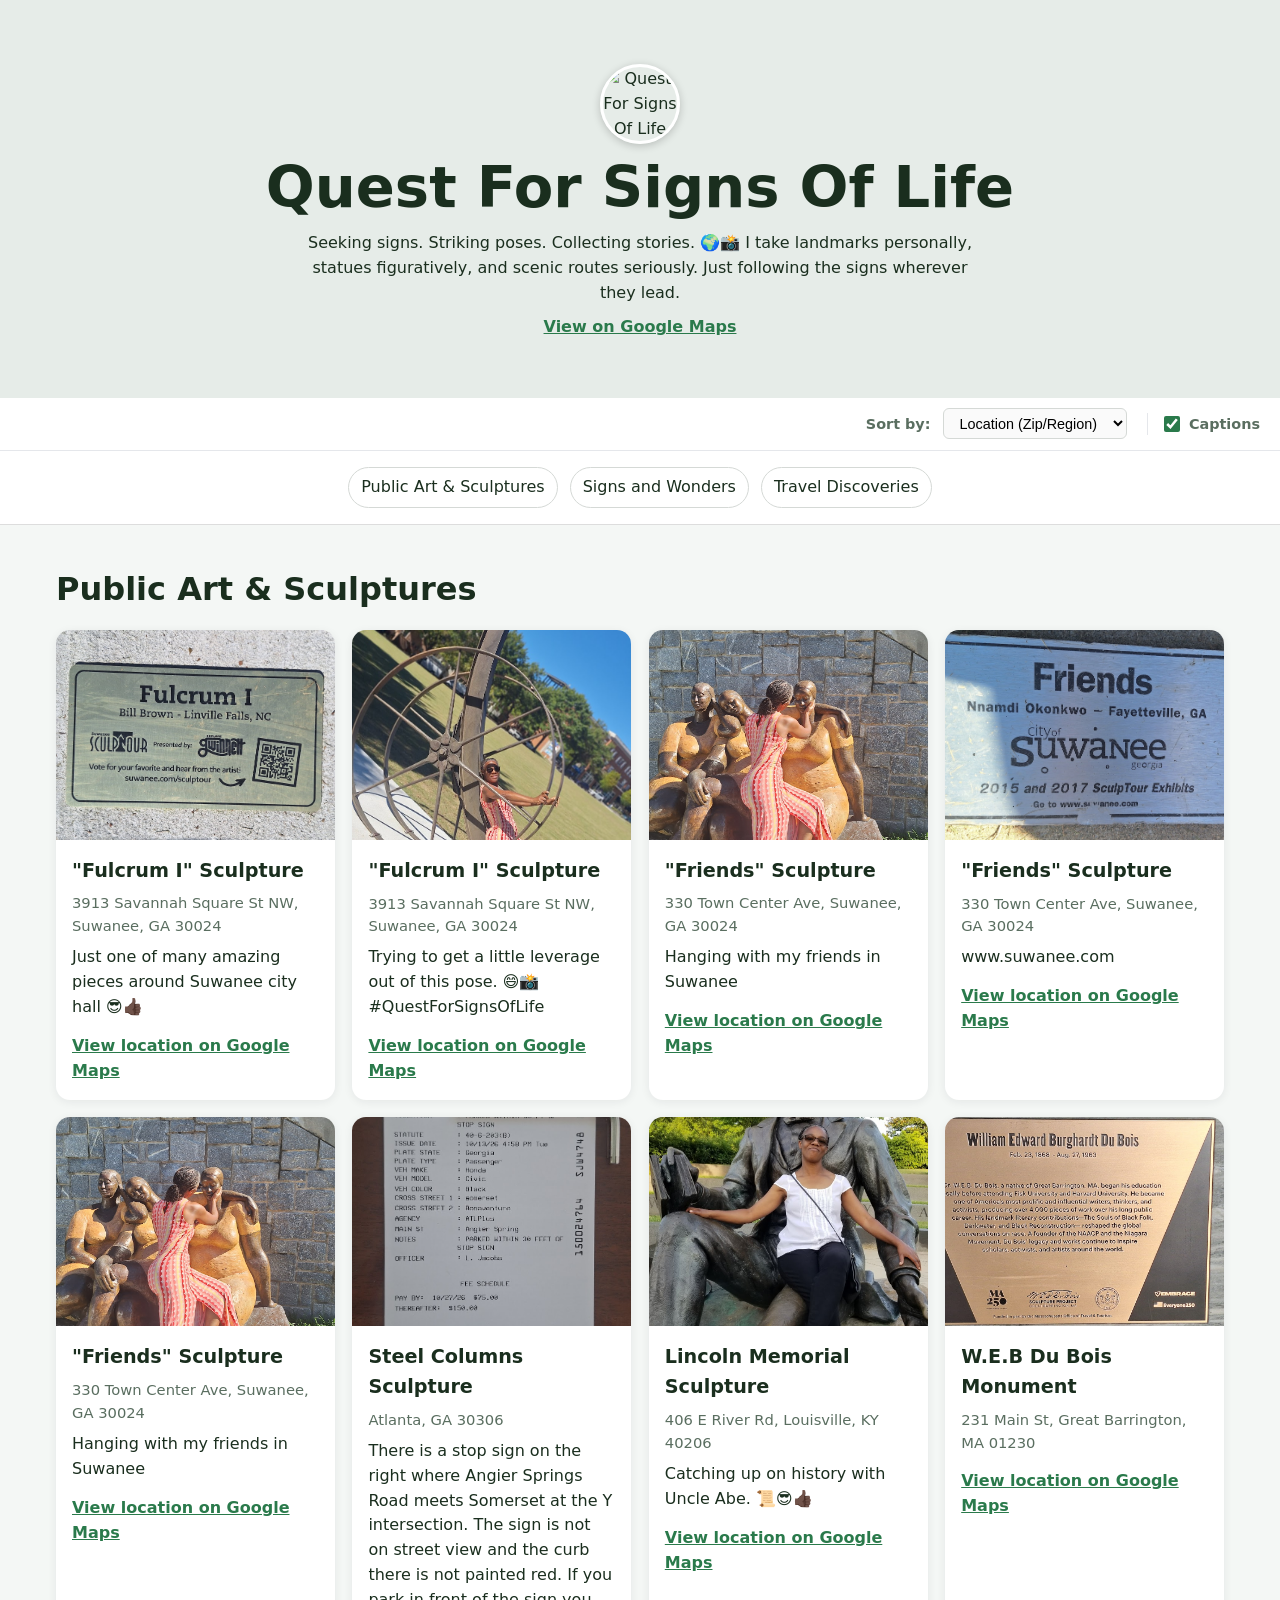
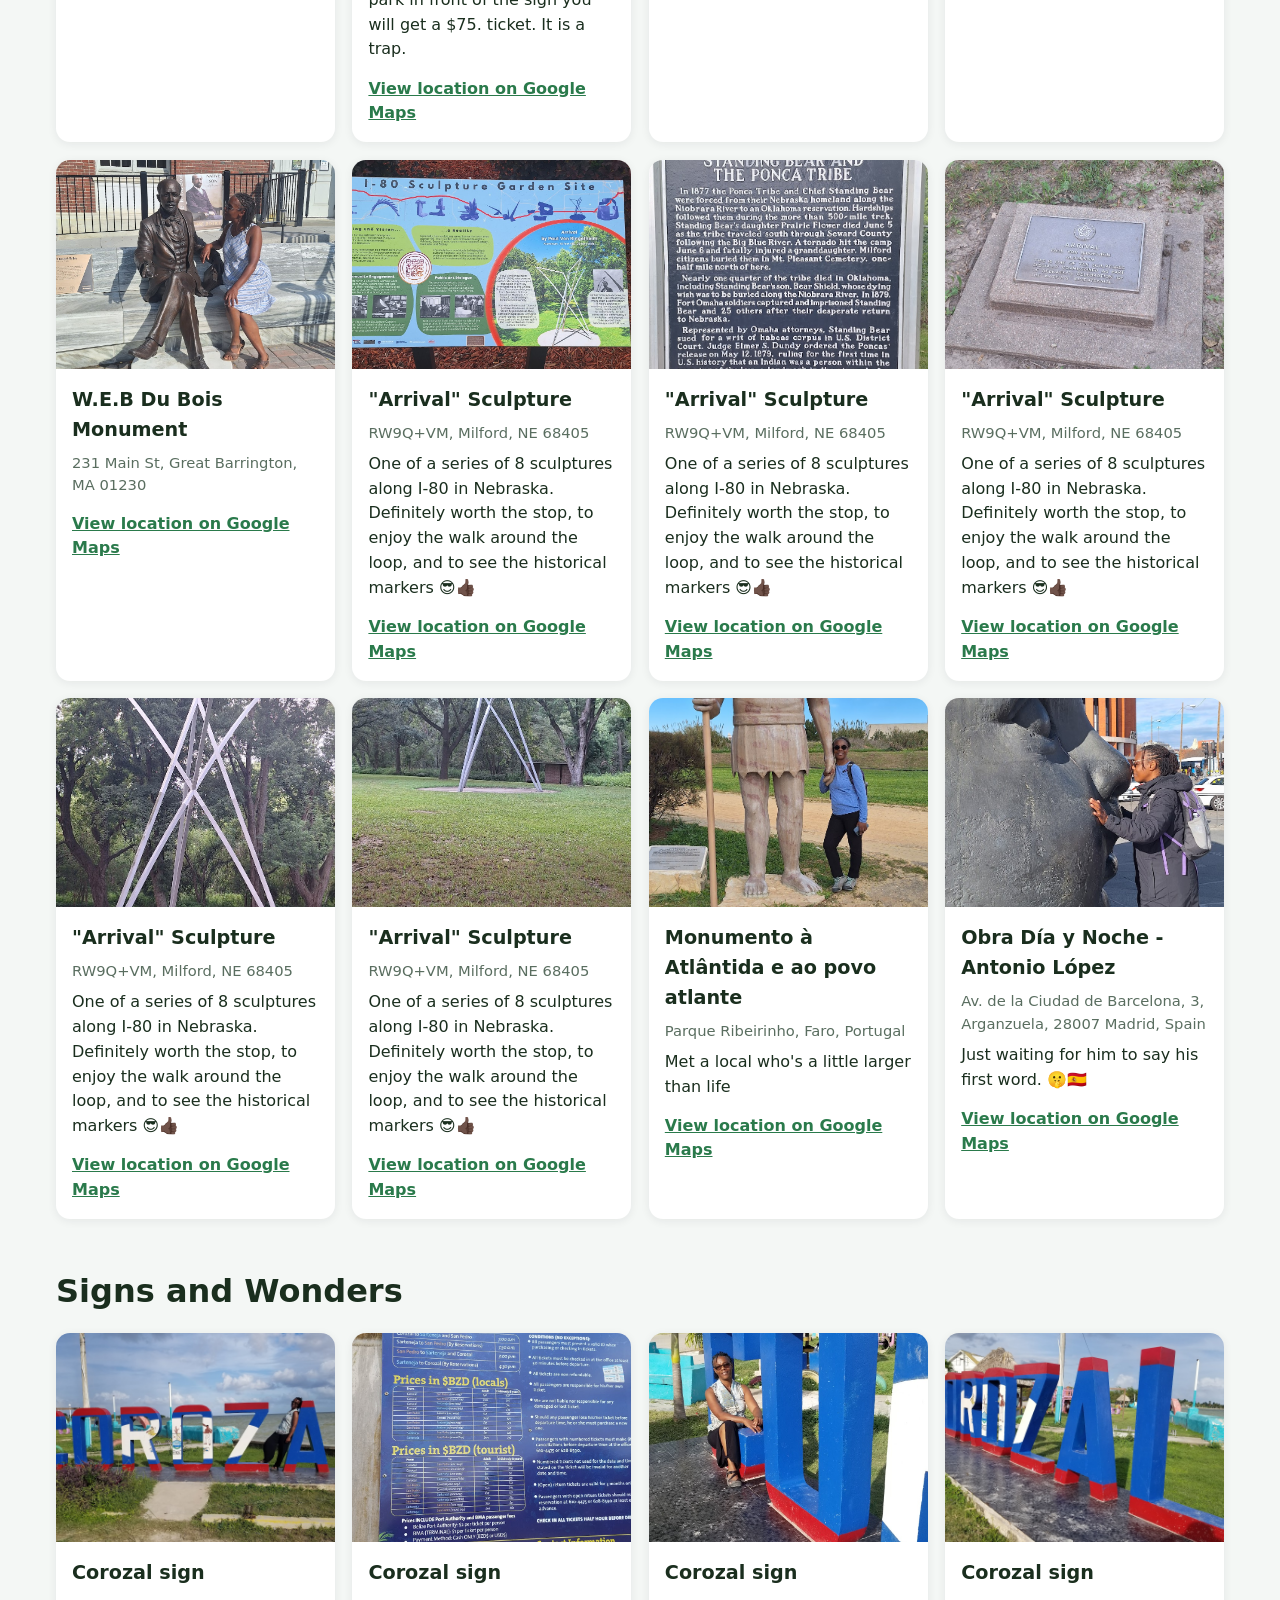
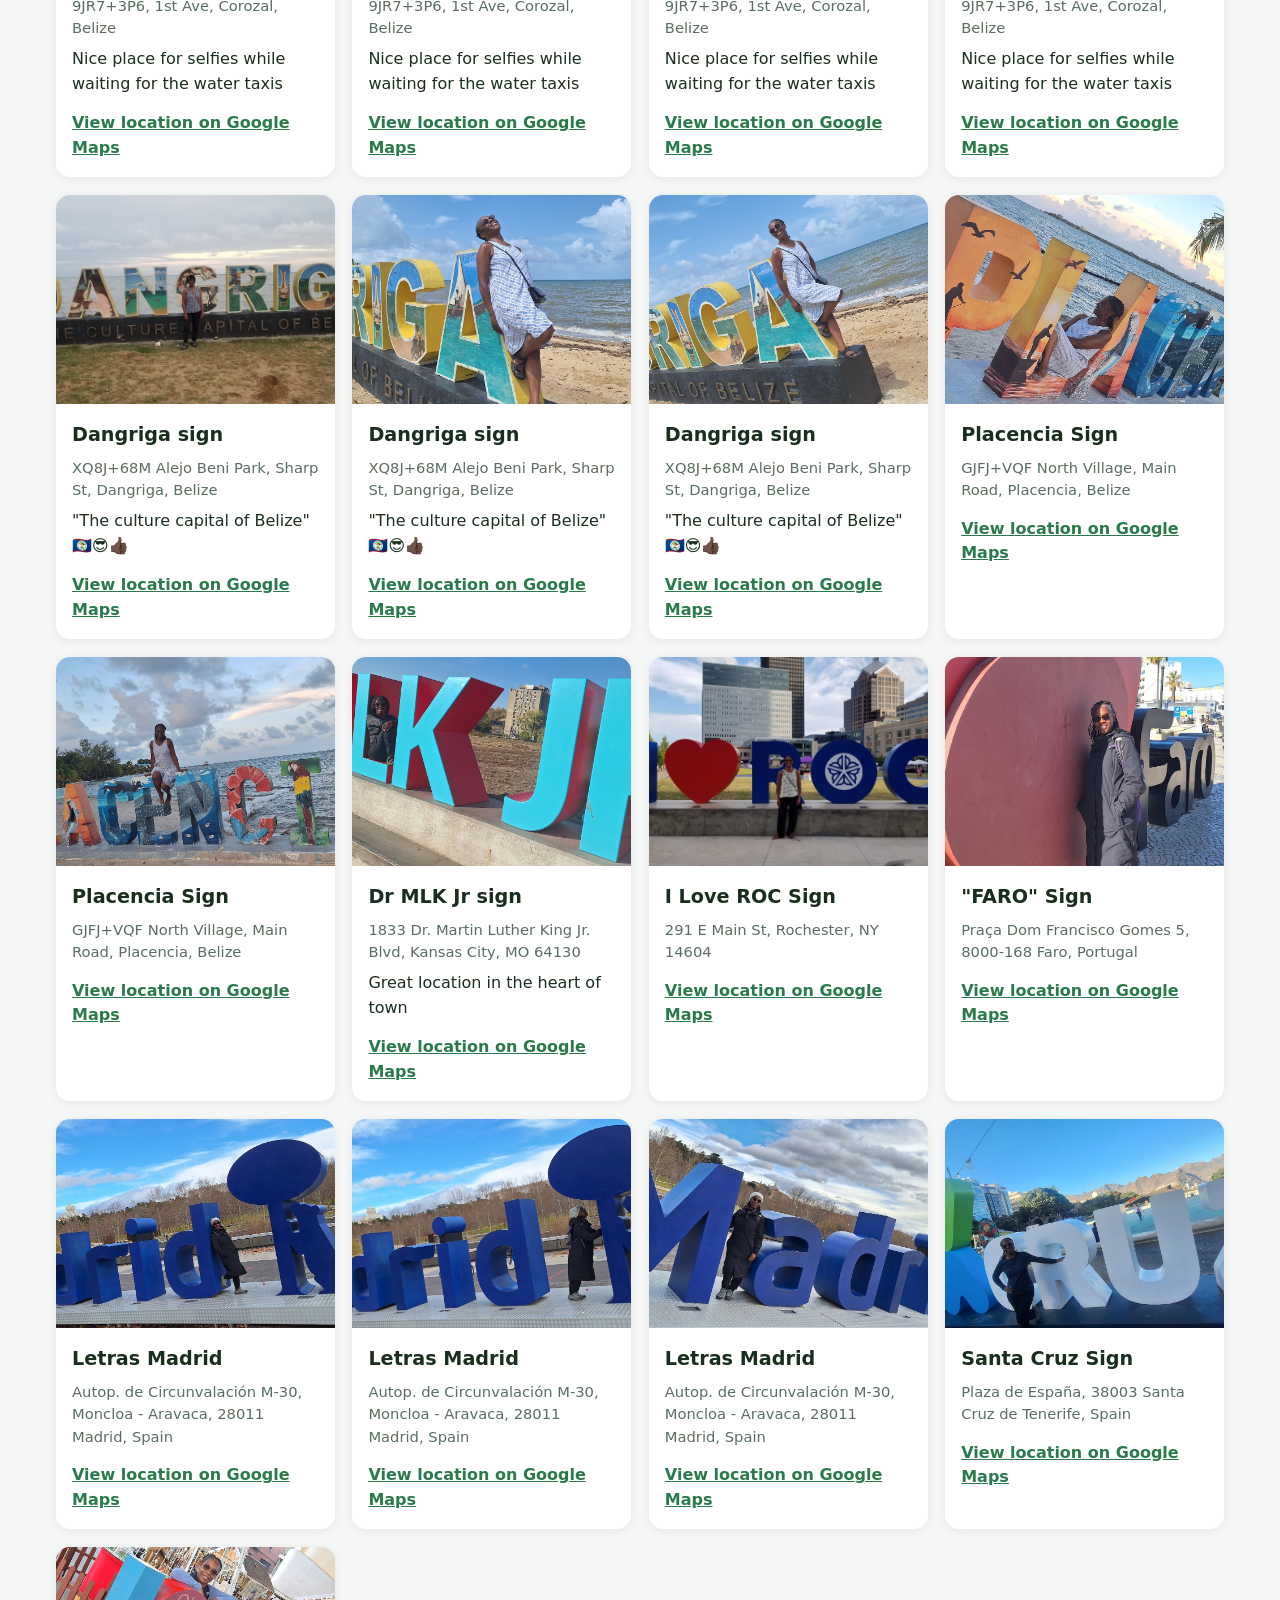
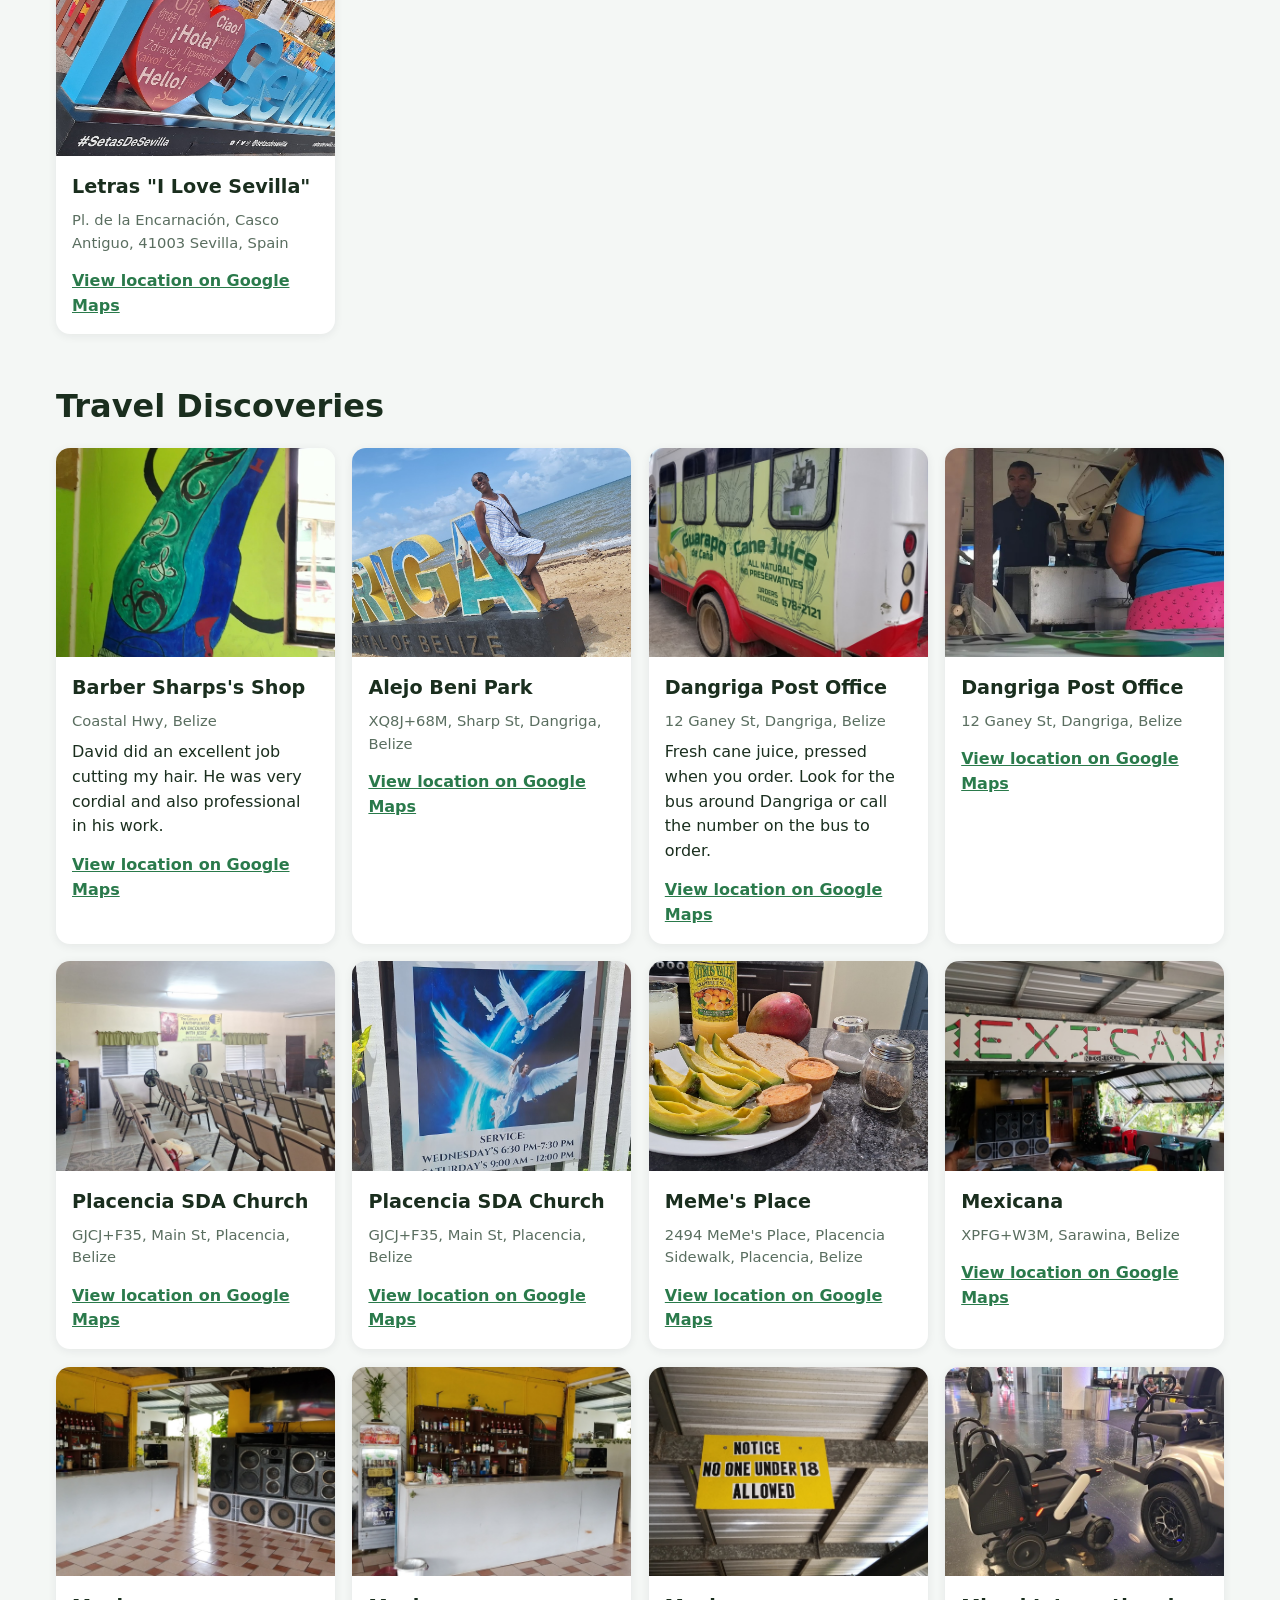
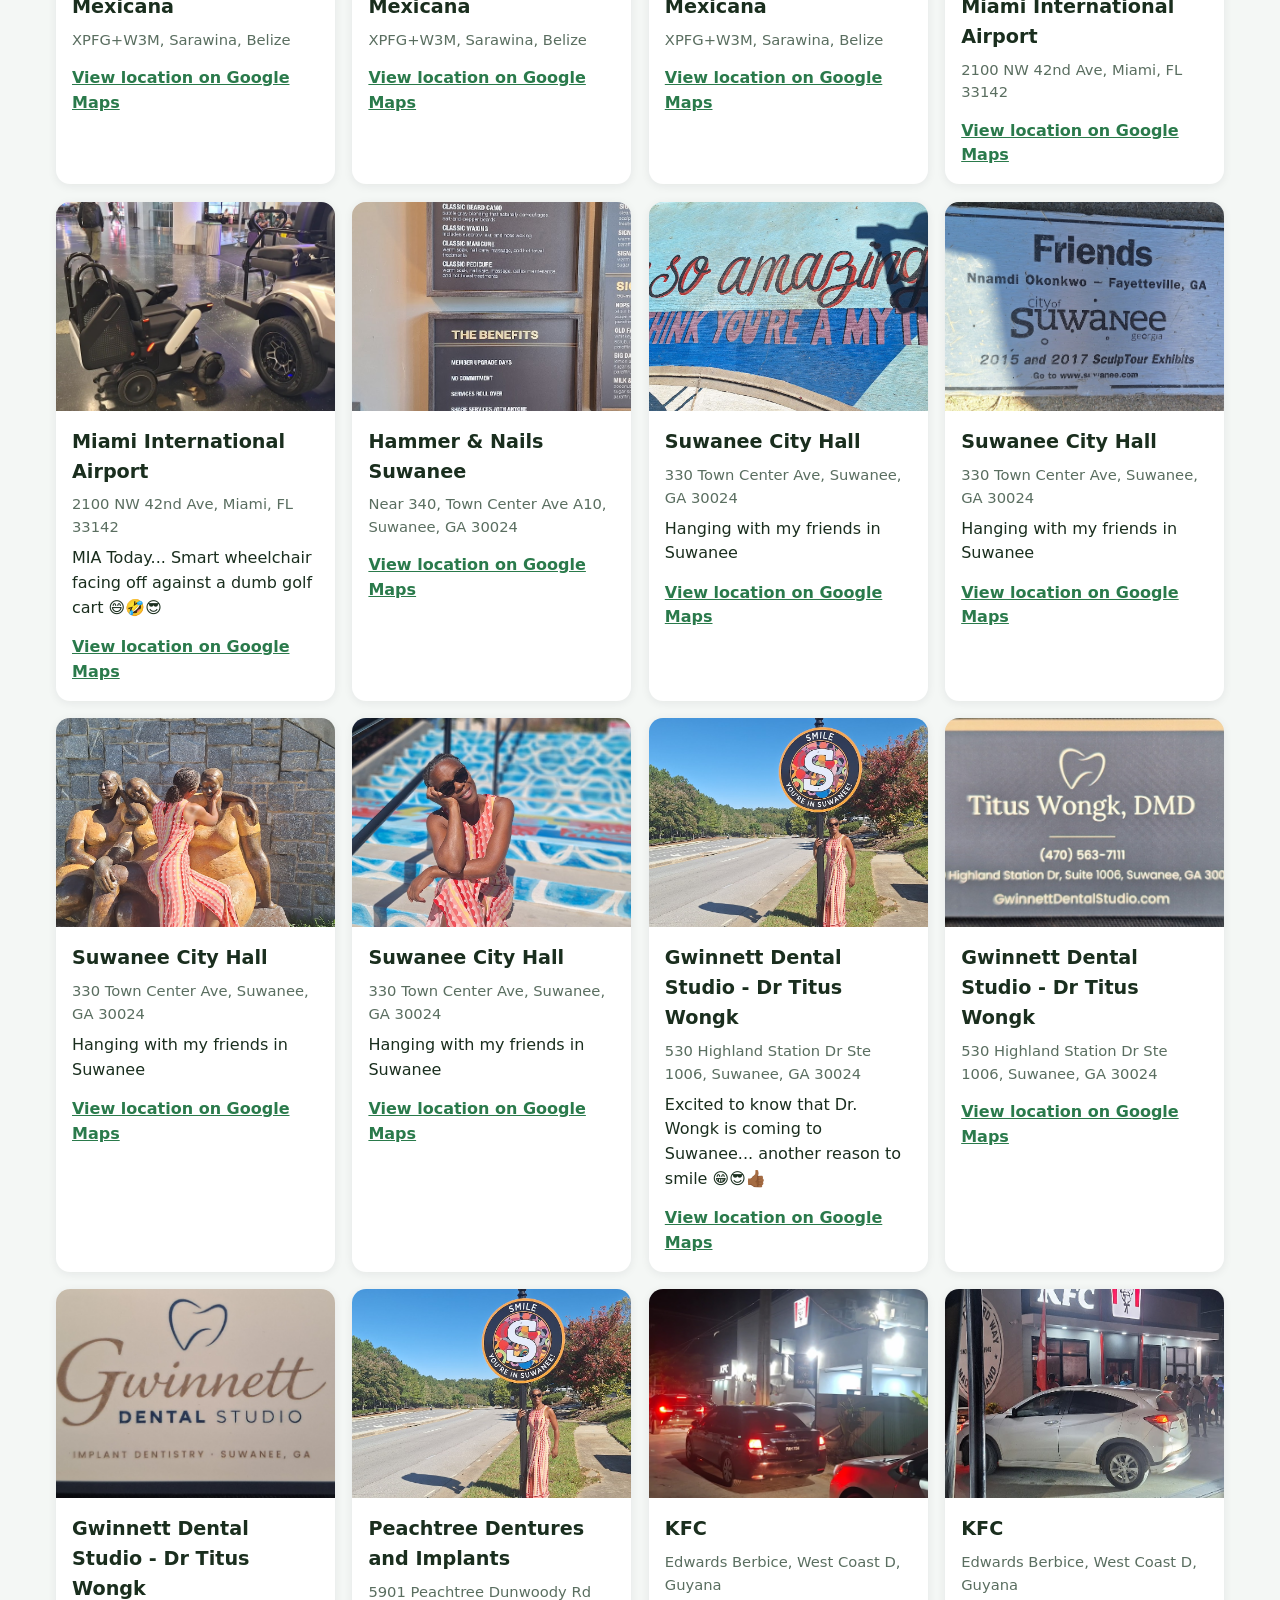
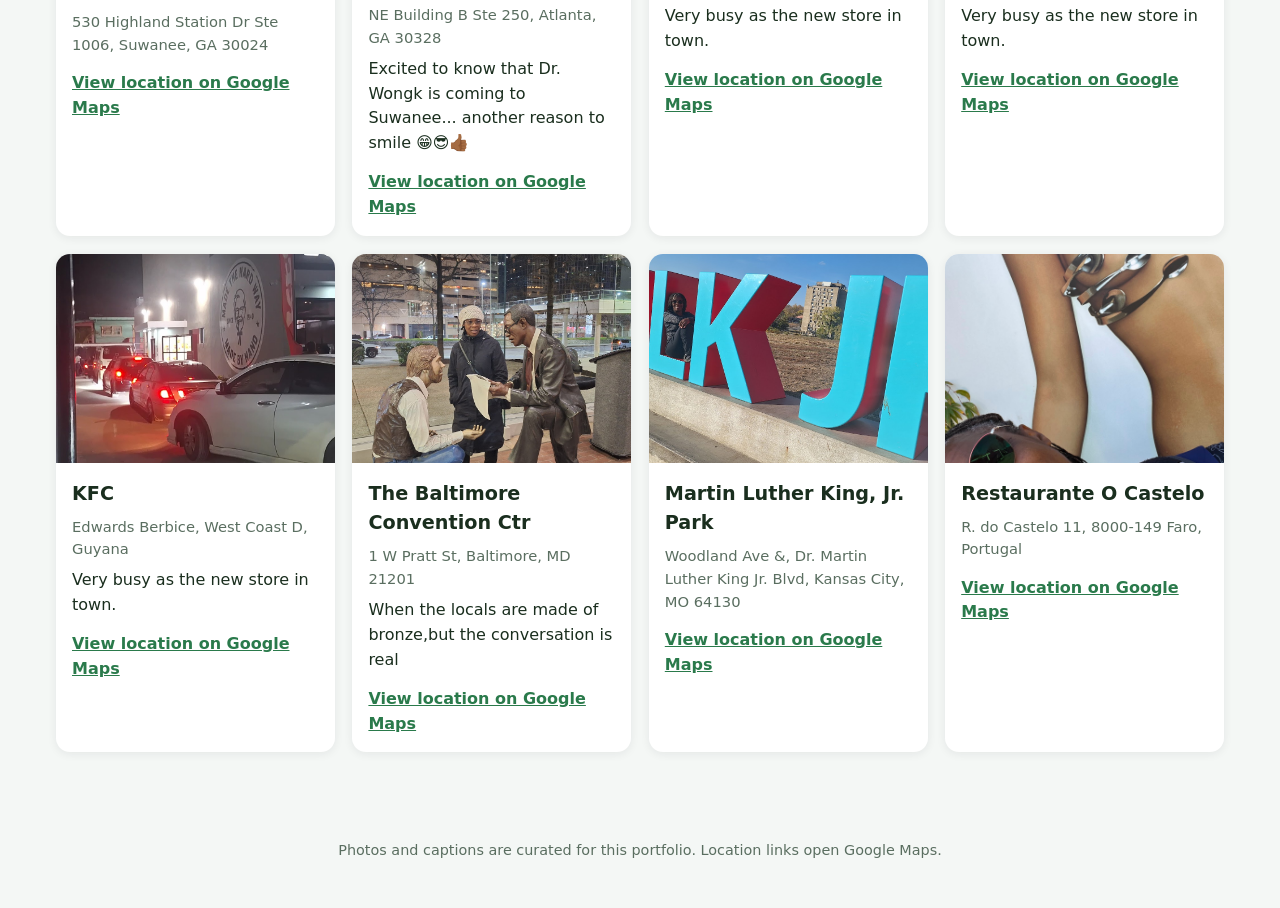
==== commit e4b67f14: "now getting the captions and defaulting to the review if it is not available.  added sync command to" ====
--- a/index.html
+++ b/index.html
@@ -31,97 +31,97 @@
   <h2>Public Art &amp; Sculptures</h2>
   <div class="grid">
 <article class="card" id="monumento-atl-ntida-e-ao-povo-atlante" data-title="monumento à atlântida e ao povo atlante" data-location="parque ribeirinho, faro, portugal" data-location-sort="portugal||faro" data-order="2">
-  <img src="https://lh3.googleusercontent.com/gps-cs/AAjk-CNFCqaSOtNdiUSvTItbKZ42QfxfyUfgy4J3-jZvVtzy0KrwppR9xwgWepPWls_OmFd7qum4Zu8uVZg6yXnrYAQUynlhHl22X9w9yx4PUtInEV1zAr-nfTYWyYT6D_QHreBJb_ls1BBVjOI=s1600" alt="Monumento à Atlântida e ao povo atlante" loading="lazy" class="lb-trigger">
+  <img src="images/public-art-sculptures/monumento-atl-ntida-e-ao-povo-atlante.jpg" alt="Monumento à Atlântida e ao povo atlante" loading="lazy" class="lb-trigger">
   <div class="card-body">
     <h3>Monumento à Atlântida e ao povo atlante</h3>
     <p class="location">Parque Ribeirinho, Faro, Portugal</p>
-    <p class="caption">Met a local who&#x27;s a little larger than life.</p>
+    <p class="caption">Met a local who&#x27;s a little larger than life</p>
     <a class="map-link" href="https://www.google.com/maps/search/?api=1&amp;query=Monumento%20%C3%A0%20Atl%C3%A2ntida%20e%20ao%20povo%20atlante%20Parque%20Ribeirinho%2C%20Faro%2C%20Portugal" target="_blank" rel="noopener noreferrer">View location on Google Maps</a>
     
   </div>
 </article><article class="card" id="obra-d-a-y-noche---antonio-l-pez" data-title="obra día y noche - antonio lópez" data-location="av. de la ciudad de barcelona, 3, arganzuela, 28007 madrid, spain" data-location-sort="spain|28007|28007 madrid" data-order="5">
-  <img src="https://lh3.googleusercontent.com/gps-cs/AAjk-CObe_jZr5GdSDVPJOUKlmkSjCQZ-sTv8-IEI1-NXEieRM3hJcswiuxXzclwpEN_QgjyNWa5qRoIRNTrK5Gq1iipn5pixz32JTH4Hl0dzEcAuPSV4eVpQbkZmZNkmb3bqxFWaWusQbauZeVW=s1600" alt="Obra Día y Noche - Antonio López" loading="lazy" class="lb-trigger">
+  <img src="images/public-art-sculptures/obra-d-a-y-noche---antonio-l-pez.jpg" alt="Obra Día y Noche - Antonio López" loading="lazy" class="lb-trigger">
   <div class="card-body">
     <h3>Obra Día y Noche - Antonio López</h3>
     <p class="location">Av. de la Ciudad de Barcelona, 3, Arganzuela, 28007 Madrid, Spain</p>
-    
+    <p class="caption">Just waiting for him to say his first word. 🤫🇪🇸</p>
     <a class="map-link" href="https://www.google.com/maps/search/?api=1&amp;query=Obra%20D%C3%ADa%20y%20Noche%20-%20Antonio%20L%C3%B3pez%20Av.%20de%20la%20Ciudad%20de%20Barcelona%2C%203%2C%20Arganzuela%2C%2028007%20Madrid%2C%20Spain" target="_blank" rel="noopener noreferrer">View location on Google Maps</a>
     
   </div>
 </article><article class="card" id="lincoln-memorial-sculpture" data-title="lincoln memorial sculpture" data-location="406 e river rd, louisville, ky 40206" data-location-sort="ky 40206|40206|louisville" data-order="6">
-  <img src="https://lh3.googleusercontent.com/gps-cs/AAjk-COaKP1bieiUZhb1OcWOcPoUc_ML3HkYFFz_6cF9ChCDWZL4aYBplP621F2AuR21Zl9kjKIwqxogubCn0YQ2Gm-tlkiEWbRcfVZudCCGzvSXYLR_uMU0AT7ZZi_wRTTE1921fslxiEn4kTk=s1600" alt="Lincoln Memorial Sculpture" loading="lazy" class="lb-trigger">
+  <img src="images/public-art-sculptures/lincoln-memorial-sculpture.jpg" alt="Lincoln Memorial Sculpture" loading="lazy" class="lb-trigger">
   <div class="card-body">
     <h3>Lincoln Memorial Sculpture</h3>
     <p class="location">406 E River Rd, Louisville, KY 40206</p>
-    
+    <p class="caption">Catching up on history with Uncle Abe. 📜😎👍🏿</p>
     <a class="map-link" href="https://www.google.com/maps/search/?api=1&amp;query=Lincoln%20Memorial%20Sculpture%20406%20E%20River%20Rd%2C%20Louisville%2C%20KY%2040206" target="_blank" rel="noopener noreferrer">View location on Google Maps</a>
     
   </div>
 </article><article class="card" id="arrival-sculpture" data-title="&quot;arrival&quot; sculpture" data-location="rw9q+vm, milford, ne 68405" data-location-sort="ne 68405|68405|milford" data-order="11">
-  <img src="https://lh3.googleusercontent.com/gps-cs/AAjk-CP25x3vsTM5O8LO26_pOMafPs0aj9D-pY_yRfqzeNFnLUPSjQNq8t3xOytoCFahZBufwsKxjvHvp_CuI5to9nuI-Qi5T9fDUnys2-y9UtEKKMZSeCQVgo00nE8AxeVX74HDNoA_fA6Yu7k=s1600" alt="&quot;Arrival&quot; Sculpture" loading="lazy" class="lb-trigger">
+  <img src="images/public-art-sculptures/arrival-sculpture.jpg" alt="&quot;Arrival&quot; Sculpture" loading="lazy" class="lb-trigger">
   <div class="card-body">
     <h3>&quot;Arrival&quot; Sculpture</h3>
     <p class="location">RW9Q+VM, Milford, NE 68405</p>
-    
+    <p class="caption">One of a series of 8 sculptures along I-80 in Nebraska.  Definitely worth the stop, to enjoy the walk around the loop, and to see the historical markers 😎👍🏿</p>
     <a class="map-link" href="https://www.google.com/maps/search/?api=1&amp;query=%22Arrival%22%20Sculpture%20RW9Q%2BVM%2C%20Milford%2C%20NE%2068405" target="_blank" rel="noopener noreferrer">View location on Google Maps</a>
     
   </div>
 </article><article class="card" id="arrival-sculpture-2" data-title="&quot;arrival&quot; sculpture" data-location="rw9q+vm, milford, ne 68405" data-location-sort="ne 68405|68405|milford" data-order="12">
-  <img src="https://lh3.googleusercontent.com/gps-cs/AAjk-CMC6-D2-oNhb23mpu36SFHMf4Tvx2MSYQ6i0HymjVM0urkB2QuVtTjUrhmdmGvm5bRLPJ2H7rn6LLddDCNuu2HSNDShYTMonKgMlidYNHhYMGXxfBeWRhy7aqcmdr5hMuvsOZh3YTZ1-NHo=s1600" alt="&quot;Arrival&quot; Sculpture" loading="lazy" class="lb-trigger">
+  <img src="images/public-art-sculptures/arrival-sculpture-2.jpg" alt="&quot;Arrival&quot; Sculpture" loading="lazy" class="lb-trigger">
   <div class="card-body">
     <h3>&quot;Arrival&quot; Sculpture</h3>
     <p class="location">RW9Q+VM, Milford, NE 68405</p>
-    
+    <p class="caption">One of a series of 8 sculptures along I-80 in Nebraska.  Definitely worth the stop, to enjoy the walk around the loop, and to see the historical markers 😎👍🏿</p>
     <a class="map-link" href="https://www.google.com/maps/search/?api=1&amp;query=%22Arrival%22%20Sculpture%20RW9Q%2BVM%2C%20Milford%2C%20NE%2068405" target="_blank" rel="noopener noreferrer">View location on Google Maps</a>
     
   </div>
 </article><article class="card" id="arrival-sculpture-3" data-title="&quot;arrival&quot; sculpture" data-location="rw9q+vm, milford, ne 68405" data-location-sort="ne 68405|68405|milford" data-order="14">
-  <img src="https://lh3.googleusercontent.com/gps-cs/AAjk-CMFSPMo2zma62dwzls39cgFktqSVgGOIsmW8jTrTHWU9gMLLTNSBGZ0aSOntTjIf1fxWNQ19gwlehkLe2_kIR-gpEQ93SXXxNqUAjX1xn5YsaWTz-N4NeLK-aqRxhkbgGg__GEDRfFEjqF9=s1600" alt="&quot;Arrival&quot; Sculpture" loading="lazy" class="lb-trigger">
+  <img src="images/public-art-sculptures/arrival-sculpture-3.jpg" alt="&quot;Arrival&quot; Sculpture" loading="lazy" class="lb-trigger">
   <div class="card-body">
     <h3>&quot;Arrival&quot; Sculpture</h3>
     <p class="location">RW9Q+VM, Milford, NE 68405</p>
-    
+    <p class="caption">One of a series of 8 sculptures along I-80 in Nebraska.  Definitely worth the stop, to enjoy the walk around the loop, and to see the historical markers 😎👍🏿</p>
     <a class="map-link" href="https://www.google.com/maps/search/?api=1&amp;query=%22Arrival%22%20Sculpture%20RW9Q%2BVM%2C%20Milford%2C%20NE%2068405" target="_blank" rel="noopener noreferrer">View location on Google Maps</a>
     
   </div>
 </article><article class="card" id="arrival-sculpture-4" data-title="&quot;arrival&quot; sculpture" data-location="rw9q+vm, milford, ne 68405" data-location-sort="ne 68405|68405|milford" data-order="15">
-  <img src="https://lh3.googleusercontent.com/gps-cs/AAjk-CO26j9XgIYq6CPToiX2efVgRlgE4lyHAyL1hH28BklCljQvfJzW7kAyqW2DulY_f917njz1-c-8aAo-EiCMbmv1CyzsNmWHg5kqjAajP7SZnLtFzXKmvL2j9YJF3S7bnPjMwnxTqprOp24=s1600" alt="&quot;Arrival&quot; Sculpture" loading="lazy" class="lb-trigger">
+  <img src="images/public-art-sculptures/arrival-sculpture-4.jpg" alt="&quot;Arrival&quot; Sculpture" loading="lazy" class="lb-trigger">
   <div class="card-body">
     <h3>&quot;Arrival&quot; Sculpture</h3>
     <p class="location">RW9Q+VM, Milford, NE 68405</p>
-    
+    <p class="caption">One of a series of 8 sculptures along I-80 in Nebraska.  Definitely worth the stop, to enjoy the walk around the loop, and to see the historical markers 😎👍🏿</p>
     <a class="map-link" href="https://www.google.com/maps/search/?api=1&amp;query=%22Arrival%22%20Sculpture%20RW9Q%2BVM%2C%20Milford%2C%20NE%2068405" target="_blank" rel="noopener noreferrer">View location on Google Maps</a>
     
   </div>
 </article><article class="card" id="arrival-sculpture-5" data-title="&quot;arrival&quot; sculpture" data-location="rw9q+vm, milford, ne 68405" data-location-sort="ne 68405|68405|milford" data-order="16">
-  <img src="https://lh3.googleusercontent.com/gps-cs/AAjk-COM8UOwz_ygk4Uu4mse5gQIlgbfil8HWXWIi3L2xPjVzpiODxzgFMc7A9GF-ROXZm9zCsTq2ZNv70GG2rITMjL3Zdv9zMPRIa9sOU2CxJWPXx1dUkkaa8VFb95IKYi_BFOHlMDa8P2Qx61w=s1600" alt="&quot;Arrival&quot; Sculpture" loading="lazy" class="lb-trigger">
+  <img src="images/public-art-sculptures/arrival-sculpture-5.jpg" alt="&quot;Arrival&quot; Sculpture" loading="lazy" class="lb-trigger">
   <div class="card-body">
     <h3>&quot;Arrival&quot; Sculpture</h3>
     <p class="location">RW9Q+VM, Milford, NE 68405</p>
-    
+    <p class="caption">One of a series of 8 sculptures along I-80 in Nebraska.  Definitely worth the stop, to enjoy the walk around the loop, and to see the historical markers 😎👍🏿</p>
     <a class="map-link" href="https://www.google.com/maps/search/?api=1&amp;query=%22Arrival%22%20Sculpture%20RW9Q%2BVM%2C%20Milford%2C%20NE%2068405" target="_blank" rel="noopener noreferrer">View location on Google Maps</a>
     
   </div>
 </article><article class="card" id="fulcrum-i-sculpture" data-title="&quot;fulcrum i&quot; sculpture" data-location="3913 savannah square st nw, suwanee, ga 30024" data-location-sort="ga 30024|30024|suwanee" data-order="19">
-  <img src="https://lh3.googleusercontent.com/gps-cs/AAjk-CM2l1xWmni40hpgt21Sa3C6M3AayLOwVgykcOTdb30AR0SE_Zzc_2KJodapk0HGE38KiuwI7mOi7GRRWSLuqWFvx6DyKVWkDDPOFT073nrhwkd8cVL_UPu8Dt0ZykaonGSvAF-x7pxq2E_2=s1600" alt="&quot;Fulcrum I&quot; Sculpture" loading="lazy" class="lb-trigger">
+  <img src="images/public-art-sculptures/fulcrum-i-sculpture.jpg" alt="&quot;Fulcrum I&quot; Sculpture" loading="lazy" class="lb-trigger">
   <div class="card-body">
     <h3>&quot;Fulcrum I&quot; Sculpture</h3>
     <p class="location">3913 Savannah Square St NW, Suwanee, GA 30024</p>
-    <p class="caption">Just one of many amazing pieces around Suwanee city hall </p>
+    <p class="caption">Just one of many amazing pieces around Suwanee city hall 😎👍🏿</p>
     <a class="map-link" href="https://www.google.com/maps/search/?api=1&amp;query=%22Fulcrum%20I%22%20Sculpture%203913%20Savannah%20Square%20St%20NW%2C%20Suwanee%2C%20GA%2030024" target="_blank" rel="noopener noreferrer">View location on Google Maps</a>
     
   </div>
 </article><article class="card" id="fulcrum-i-sculpture-2" data-title="&quot;fulcrum i&quot; sculpture" data-location="3913 savannah square st nw, suwanee, ga 30024" data-location-sort="ga 30024|30024|suwanee" data-order="20">
-  <img src="https://lh3.googleusercontent.com/gps-cs/AAjk-CM1dc9lu7pf0ixp3ZkPu4c9hB5Q5FEpp7_7EbznA1VWnKTPeBzMzqpoB-gfSvL1GXB1TBdm3ILVTCcx8rcCCvzQ7pBvUi9-9I1yXNcgbPwGVmH3Yd1qo3XMHZDo5g010AeZxc-SzdVqudFm=s1600" alt="&quot;Fulcrum I&quot; Sculpture" loading="lazy" class="lb-trigger">
+  <img src="images/public-art-sculptures/fulcrum-i-sculpture-2.jpg" alt="&quot;Fulcrum I&quot; Sculpture" loading="lazy" class="lb-trigger">
   <div class="card-body">
     <h3>&quot;Fulcrum I&quot; Sculpture</h3>
     <p class="location">3913 Savannah Square St NW, Suwanee, GA 30024</p>
-    <p class="caption">Just one of many amazing pieces around Suwanee city hall </p>
+    <p class="caption">Trying to get a little leverage out of this pose. 😄📸 #QuestForSignsOfLife</p>
     <a class="map-link" href="https://www.google.com/maps/search/?api=1&amp;query=%22Fulcrum%20I%22%20Sculpture%203913%20Savannah%20Square%20St%20NW%2C%20Suwanee%2C%20GA%2030024" target="_blank" rel="noopener noreferrer">View location on Google Maps</a>
     
   </div>
 </article><article class="card" id="friends-sculpture" data-title="&quot;friends&quot; sculpture" data-location="330 town center ave, suwanee, ga 30024" data-location-sort="ga 30024|30024|suwanee" data-order="22">
-  <img src="https://lh3.googleusercontent.com/gps-cs/AAjk-CMivRMO24ykvXiEjPtbvBcDWxEfTU8kX-wLvkDDK5OkIe8A5M1gEYiqJItt0Le0ICCJ5ME2Ctd7nh0Lj5uOdyb8XqcQS9x33E5JzH-TmWWvG59fVtZN-03MULgJiWRyKbydj5dUD4dWuNay=s1600" alt="&quot;Friends&quot; Sculpture" loading="lazy" class="lb-trigger">
+  <img src="images/public-art-sculptures/friends-sculpture.jpg" alt="&quot;Friends&quot; Sculpture" loading="lazy" class="lb-trigger">
   <div class="card-body">
     <h3>&quot;Friends&quot; Sculpture</h3>
     <p class="location">330 Town Center Ave, Suwanee, GA 30024</p>
@@ -130,48 +130,48 @@
     
   </div>
 </article><article class="card" id="friends-sculpture-2" data-title="&quot;friends&quot; sculpture" data-location="330 town center ave, suwanee, ga 30024" data-location-sort="ga 30024|30024|suwanee" data-order="23">
-  <img src="https://lh3.googleusercontent.com/gps-cs/AAjk-CMlMH8NPK89yIMsBkZO5N0kfRQog9_lF7mb8s55h18jt2BqnR2Iz8otiAlV_3iTX-Cz1M9ySVO8SEqlzN4eWly6sFmTon16NCIVvfF5XRvlavBa_s_q6O7Q5dlnVzRh0X33TX8-yQwEXkBE=s1600" alt="&quot;Friends&quot; Sculpture" loading="lazy" class="lb-trigger">
+  <img src="images/public-art-sculptures/friends-sculpture-2.jpg" alt="&quot;Friends&quot; Sculpture" loading="lazy" class="lb-trigger">
+  <div class="card-body">
+    <h3>&quot;Friends&quot; Sculpture</h3>
+    <p class="location">330 Town Center Ave, Suwanee, GA 30024</p>
+    <p class="caption">www.suwanee.com</p>
+    <a class="map-link" href="https://www.google.com/maps/search/?api=1&amp;query=%22Friends%22%20Sculpture%20330%20Town%20Center%20Ave%2C%20Suwanee%2C%20GA%2030024" target="_blank" rel="noopener noreferrer">View location on Google Maps</a>
+    
+  </div>
+</article><article class="card" id="steel-columns-sculpture" data-title="steel columns sculpture" data-location="atlanta, ga 30306" data-location-sort="ga 30306|30306|atlanta" data-order="32">
+  <img src="images/public-art-sculptures/steel-columns-sculpture.jpg" alt="Steel Columns Sculpture" loading="lazy" class="lb-trigger">
+  <div class="card-body">
+    <h3>Steel Columns Sculpture</h3>
+    <p class="location">Atlanta, GA 30306</p>
+    <p class="caption">There is a stop sign on the right where Angier Springs Road meets Somerset at the Y intersection.  The sign is not on street view and the curb there is not painted red.  If you park in front of the sign you will get a $75. ticket.   It is a trap.</p>
+    <a class="map-link" href="https://www.google.com/maps/search/?api=1&amp;query=Steel%20Columns%20Sculpture%20Atlanta%2C%20GA%2030306" target="_blank" rel="noopener noreferrer">View location on Google Maps</a>
+    
+  </div>
+</article><article class="card" id="w-e-b-du-bois-monument" data-title="w.e.b du bois monument" data-location="231 main st, great barrington, ma 01230" data-location-sort="ma 01230|01230|great barrington" data-order="33">
+  <img src="images/public-art-sculptures/w-e-b-du-bois-monument.jpg" alt="W.E.B Du Bois Monument" loading="lazy" class="lb-trigger">
+  <div class="card-body">
+    <h3>W.E.B Du Bois Monument</h3>
+    <p class="location">231 Main St, Great Barrington, MA 01230</p>
+    
+    <a class="map-link" href="https://www.google.com/maps/search/?api=1&amp;query=W.E.B%20Du%20Bois%20Monument%20231%20Main%20St%2C%20Great%20Barrington%2C%20MA%2001230" target="_blank" rel="noopener noreferrer">View location on Google Maps</a>
+    
+  </div>
+</article><article class="card" id="w-e-b-du-bois-monument-2" data-title="w.e.b du bois monument" data-location="231 main st, great barrington, ma 01230" data-location-sort="ma 01230|01230|great barrington" data-order="34">
+  <img src="images/public-art-sculptures/w-e-b-du-bois-monument-2.jpg" alt="W.E.B Du Bois Monument" loading="lazy" class="lb-trigger">
+  <div class="card-body">
+    <h3>W.E.B Du Bois Monument</h3>
+    <p class="location">231 Main St, Great Barrington, MA 01230</p>
+    
+    <a class="map-link" href="https://www.google.com/maps/search/?api=1&amp;query=W.E.B%20Du%20Bois%20Monument%20231%20Main%20St%2C%20Great%20Barrington%2C%20MA%2001230" target="_blank" rel="noopener noreferrer">View location on Google Maps</a>
+    
+  </div>
+</article><article class="card" id="friends-sculpture-3" data-title="&quot;friends&quot; sculpture" data-location="330 town center ave, suwanee, ga 30024" data-location-sort="ga 30024|30024|suwanee" data-order="60">
+  <img src="images/public-art-sculptures/friends-sculpture-3.jpg" alt="&quot;Friends&quot; Sculpture" loading="lazy" class="lb-trigger">
   <div class="card-body">
     <h3>&quot;Friends&quot; Sculpture</h3>
     <p class="location">330 Town Center Ave, Suwanee, GA 30024</p>
     <p class="caption">Hanging with my friends in Suwanee</p>
     <a class="map-link" href="https://www.google.com/maps/search/?api=1&amp;query=%22Friends%22%20Sculpture%20330%20Town%20Center%20Ave%2C%20Suwanee%2C%20GA%2030024" target="_blank" rel="noopener noreferrer">View location on Google Maps</a>
-    
-  </div>
-</article><article class="card" id="friends-sculpture-3" data-title="&quot;friends&quot; sculpture" data-location="330 town center ave, suwanee, ga 30024" data-location-sort="ga 30024|30024|suwanee" data-order="25">
-  <img src="https://lh3.googleusercontent.com/gps-cs/AAjk-CPrbPwNKKS7ZciWx-WUD_7EnAXPuBk1Ab9PDk2_zeHdFId4VuKG7FsR_AlvSv68kjRHpkl91qLvouSasuU_qKHGHx_mid0AC_Dvkeb9qvKzf_N1pxSVFYsyE9C1nmV0WNSZS3fqhtCZ7yo=s1600" alt="&quot;Friends&quot; Sculpture" loading="lazy" class="lb-trigger">
-  <div class="card-body">
-    <h3>&quot;Friends&quot; Sculpture</h3>
-    <p class="location">330 Town Center Ave, Suwanee, GA 30024</p>
-    <p class="caption">Hanging with my friends in Suwanee</p>
-    <a class="map-link" href="https://www.google.com/maps/search/?api=1&amp;query=%22Friends%22%20Sculpture%20330%20Town%20Center%20Ave%2C%20Suwanee%2C%20GA%2030024" target="_blank" rel="noopener noreferrer">View location on Google Maps</a>
-    
-  </div>
-</article><article class="card" id="steel-columns-sculpture" data-title="steel columns sculpture" data-location="atlanta, ga 30306" data-location-sort="ga 30306|30306|atlanta" data-order="33">
-  <img src="https://lh3.googleusercontent.com/gps-cs/AAjk-CMraBxiyRKLI2XIHxtNkteVFYxX8975mYYRsEef0Uzf8bcCSBgreeUfbbBvnbdItOJPLIzO4VyWWqiODVe7w6l8fF2aZsuC03eDYwFx6xywmNyJzJgQe9DjT0J40r7AAUglh7PCCiY0_6MT=s1600" alt="Steel Columns Sculpture" loading="lazy" class="lb-trigger">
-  <div class="card-body">
-    <h3>Steel Columns Sculpture</h3>
-    <p class="location">Atlanta, GA 30306</p>
-    
-    <a class="map-link" href="https://www.google.com/maps/search/?api=1&amp;query=Steel%20Columns%20Sculpture%20Atlanta%2C%20GA%2030306" target="_blank" rel="noopener noreferrer">View location on Google Maps</a>
-    
-  </div>
-</article><article class="card" id="w-e-b-du-bois-monument" data-title="w.e.b du bois monument" data-location="231 main st, great barrington, ma 01230" data-location-sort="ma 01230|01230|great barrington" data-order="34">
-  <img src="https://lh3.googleusercontent.com/gps-cs/AAjk-COlOazJBwy_iJunJyB-szzC1MzlSfZ_SjiynACXQeNjiJq8HTbwNlKGymWnzfljrou7CEIdn1b1nETxUeEcBL_FeKGeSL5xK2hZ6Nlynvd3Adld8TuVFV4WLuVYHbGCHFleJku5ALvbPkCp=s1600" alt="W.E.B Du Bois Monument" loading="lazy" class="lb-trigger">
-  <div class="card-body">
-    <h3>W.E.B Du Bois Monument</h3>
-    <p class="location">231 Main St, Great Barrington, MA 01230</p>
-    
-    <a class="map-link" href="https://www.google.com/maps/search/?api=1&amp;query=W.E.B%20Du%20Bois%20Monument%20231%20Main%20St%2C%20Great%20Barrington%2C%20MA%2001230" target="_blank" rel="noopener noreferrer">View location on Google Maps</a>
-    
-  </div>
-</article><article class="card" id="w-e-b-du-bois-monument-2" data-title="w.e.b du bois monument" data-location="231 main st, great barrington, ma 01230" data-location-sort="ma 01230|01230|great barrington" data-order="35">
-  <img src="https://lh3.googleusercontent.com/gps-cs/AAjk-CPB4CAzEuptEq_3JY1YU2RZBWJx41JqoMK2FtnM-cg_93zhQDOxOQ8B9AQ7zsESi1NDf2YbVuvCI0TyZByY3Uaa-wLNZykBVy230S4WDr-VemNjh1IKRpiqbGt6Vfr33jsMZYyUJkQryFE=s1600" alt="W.E.B Du Bois Monument" loading="lazy" class="lb-trigger">
-  <div class="card-body">
-    <h3>W.E.B Du Bois Monument</h3>
-    <p class="location">231 Main St, Great Barrington, MA 01230</p>
-    
-    <a class="map-link" href="https://www.google.com/maps/search/?api=1&amp;query=W.E.B%20Du%20Bois%20Monument%20231%20Main%20St%2C%20Great%20Barrington%2C%20MA%2001230" target="_blank" rel="noopener noreferrer">View location on Google Maps</a>
     
   </div>
 </article>
@@ -180,7 +180,7 @@
   <h2>Signs and Wonders</h2>
   <div class="grid">
 <article class="card" id="corozal-sign" data-title="corozal sign" data-location="9jr7+3p6, 1st ave, corozal, belize" data-location-sort="belize||corozal" data-order="3">
-  <img src="https://lh3.googleusercontent.com/gps-cs/AAjk-CO7E_rqmJjUcairzWvyDUvGIy2TFtr2Vr2cTzfIV-GgjGF73omPgL8CLjjSPkTu5N6DZtpWVrdfBxWfixhCuARGgOfbpKlHGTsY7IZ8lxZdAJ-3KyTB14sUBXkE_hWMBHNB8e0zXYQcFHZb=s1600" alt="Corozal sign" loading="lazy" class="lb-trigger">
+  <img src="images/signs-and-wonders/corozal-sign.jpg" alt="Corozal sign" loading="lazy" class="lb-trigger">
   <div class="card-body">
     <h3>Corozal sign</h3>
     <p class="location">9JR7+3P6, 1st Ave, Corozal, Belize</p>
@@ -189,7 +189,7 @@
     
   </div>
 </article><article class="card" id="corozal-sign-2" data-title="corozal sign" data-location="9jr7+3p6, 1st ave, corozal, belize" data-location-sort="belize||corozal" data-order="4">
-  <img src="https://lh3.googleusercontent.com/gps-cs/AAjk-COtS8kgOLDIzTwwiiXU_yFhszAzFrDfcFROuVFO26D-JWliM0rtWRaWh4umHG2pVyq6EvRwWuNbeZk_RXPVLvh0W3j5QCjGyqDW4lhjcVIHVIljI7V1U2TPSTsCm1w3A_9c5SFdhfNBMtJR=s1600" alt="Corozal sign" loading="lazy" class="lb-trigger">
+  <img src="images/signs-and-wonders/corozal-sign-2.jpg" alt="Corozal sign" loading="lazy" class="lb-trigger">
   <div class="card-body">
     <h3>Corozal sign</h3>
     <p class="location">9JR7+3P6, 1st Ave, Corozal, Belize</p>
@@ -198,7 +198,7 @@
     
   </div>
 </article><article class="card" id="i-love-roc-sign" data-title="i love roc sign" data-location="291 e main st, rochester, ny 14604" data-location-sort="ny 14604|14604|rochester" data-order="7">
-  <img src="https://lh3.googleusercontent.com/gps-cs/AAjk-CM0jhtWSapYfHskYZfqs95qUHscBRO3X1MsvwlybjjomeNbjYI0M4LdMAPkVEkHS-IN69utgeofNQSzVDjvjWSkhwukgleElps07z3RvdTAP2RN1RUE8rdFfO20FdOqglMaEeUh2rXEYtuI=s1600" alt="I Love ROC Sign" loading="lazy" class="lb-trigger">
+  <img src="images/signs-and-wonders/i-love-roc-sign.jpg" alt="I Love ROC Sign" loading="lazy" class="lb-trigger">
   <div class="card-body">
     <h3>I Love ROC Sign</h3>
     <p class="location">291 E Main St, Rochester, NY 14604</p>
@@ -207,7 +207,7 @@
     
   </div>
 </article><article class="card" id="corozal-sign-3" data-title="corozal sign" data-location="9jr7+3p6, 1st ave, corozal, belize" data-location-sort="belize||corozal" data-order="8">
-  <img src="https://lh3.googleusercontent.com/gps-cs/AAjk-CMV3GO2o0rEPzmmWIbUH5AhOFL55keBgbachFEWhQG6BW8Ke3IEfiGgsnvLUEolTuplUHyWr08Wt53yaiuwpz4xZn5X7DpJx0pOBoHjVrENm_YlSeFDcqqhMLi4BKa0dGMZ5MJk9sqWO0Z7=s1600" alt="Corozal sign" loading="lazy" class="lb-trigger">
+  <img src="images/signs-and-wonders/corozal-sign-3.jpg" alt="Corozal sign" loading="lazy" class="lb-trigger">
   <div class="card-body">
     <h3>Corozal sign</h3>
     <p class="location">9JR7+3P6, 1st Ave, Corozal, Belize</p>
@@ -216,7 +216,7 @@
     
   </div>
 </article><article class="card" id="corozal-sign-4" data-title="corozal sign" data-location="9jr7+3p6, 1st ave, corozal, belize" data-location-sort="belize||corozal" data-order="9">
-  <img src="https://lh3.googleusercontent.com/gps-cs/AAjk-CNinYXUarEGVf6VJ4RY3H72rMc_Ki8YYtChnpf0Tx5SJ8pfpIMj1yUJ603ndLJk0ULKaLWMW000vMp6_cDVzcPQqKjaYQlvtfusuZX7fwzsrzFPYY6zeZncJH9GUm7I8TWLyc2HDwvVpGw=s1600" alt="Corozal sign" loading="lazy" class="lb-trigger">
+  <img src="images/signs-and-wonders/corozal-sign-4.jpg" alt="Corozal sign" loading="lazy" class="lb-trigger">
   <div class="card-body">
     <h3>Corozal sign</h3>
     <p class="location">9JR7+3P6, 1st Ave, Corozal, Belize</p>
@@ -225,7 +225,7 @@
     
   </div>
 </article><article class="card" id="dr-mlk-jr-sign" data-title="dr mlk jr sign" data-location="1833 dr. martin luther king jr. blvd, kansas city, mo 64130" data-location-sort="mo 64130|64130|kansas city" data-order="10">
-  <img src="https://lh3.googleusercontent.com/gps-cs/AAjk-CPQwwAjDEtcMlD_JboCpRUilOFPCWy6kR7C9IvVbfu-SvJD2LbvtS1x8CAffLgsT9NqvdoF3cJ7HA90mRrVME50RXKXt23kDX6ulCzBErDUi6XjaHBUGNCoj0f4YveOkwmOkONfo8aQCu0=s1600" alt="Dr MLK Jr sign" loading="lazy" class="lb-trigger">
+  <img src="images/signs-and-wonders/dr-mlk-jr-sign.jpg" alt="Dr MLK Jr sign" loading="lazy" class="lb-trigger">
   <div class="card-body">
     <h3>Dr MLK Jr sign</h3>
     <p class="location">1833 Dr. Martin Luther King Jr. Blvd, Kansas City, MO 64130</p>
@@ -234,34 +234,34 @@
     
   </div>
 </article><article class="card" id="dangriga-sign" data-title="dangriga sign" data-location="xq8j+68m alejo beni park, sharp st, dangriga, belize" data-location-sort="belize||dangriga" data-order="13">
-  <img src="https://lh3.googleusercontent.com/gps-cs/AAjk-CMzjkhw4QnhNPhJEdRsVPOwfW1faQ0AeV1xHKRmlfpG-GcMS2Golnl9xIh9WtA4pQBj-WXQqZyG6daV6ByVkJU-ojVcKyoGQn8v8K1SSrtZT2t7s47xgj1bXtxoffW7by2rdRIBRn5Suf3y=s1600" alt="Dangriga sign" loading="lazy" class="lb-trigger">
+  <img src="images/signs-and-wonders/dangriga-sign.jpg" alt="Dangriga sign" loading="lazy" class="lb-trigger">
   <div class="card-body">
     <h3>Dangriga sign</h3>
     <p class="location">XQ8J+68M Alejo Beni Park, Sharp St, Dangriga, Belize</p>
-    <p class="caption">&quot;The culture capital of Belize&quot;  </p>
+    <p class="caption">&quot;The culture capital of Belize&quot;  🇧🇿😎👍🏿</p>
     <a class="map-link" href="https://www.google.com/maps/search/?api=1&amp;query=Dangriga%20sign%20XQ8J%2B68M%20Alejo%20Beni%20Park%2C%20Sharp%20St%2C%20Dangriga%2C%20Belize" target="_blank" rel="noopener noreferrer">View location on Google Maps</a>
     
   </div>
 </article><article class="card" id="dangriga-sign-2" data-title="dangriga sign" data-location="xq8j+68m alejo beni park, sharp st, dangriga, belize" data-location-sort="belize||dangriga" data-order="17">
-  <img src="https://lh3.googleusercontent.com/gps-cs/AAjk-CNgeTcyPZIWe15Kf9nms3SkrskkAjBUFaMbtl7dt6-zlrvR8KM_1GJV_7Guai5kesdYXdoXaDFZa6xcF76e0C5VqzHn6tX1Ekqg9gF1XO9LKw7d2-X0SdTdVDAzWrUuqePhXk2ILN7yasP0=s1600" alt="Dangriga sign" loading="lazy" class="lb-trigger">
+  <img src="images/signs-and-wonders/dangriga-sign-2.jpg" alt="Dangriga sign" loading="lazy" class="lb-trigger">
   <div class="card-body">
     <h3>Dangriga sign</h3>
     <p class="location">XQ8J+68M Alejo Beni Park, Sharp St, Dangriga, Belize</p>
-    <p class="caption">&quot;The culture capital of Belize&quot;  </p>
+    <p class="caption">&quot;The culture capital of Belize&quot;  🇧🇿😎👍🏿</p>
     <a class="map-link" href="https://www.google.com/maps/search/?api=1&amp;query=Dangriga%20sign%20XQ8J%2B68M%20Alejo%20Beni%20Park%2C%20Sharp%20St%2C%20Dangriga%2C%20Belize" target="_blank" rel="noopener noreferrer">View location on Google Maps</a>
     
   </div>
 </article><article class="card" id="dangriga-sign-3" data-title="dangriga sign" data-location="xq8j+68m alejo beni park, sharp st, dangriga, belize" data-location-sort="belize||dangriga" data-order="18">
-  <img src="https://lh3.googleusercontent.com/gps-cs/AAjk-CMi0sYgW937vEhA6s2Lfc8CgKexV0lWYRzJMQjj6SPguq4II8w3kvc8BEtRIqHT3VE-bJFRPQ5mPuzPiEdb2za-gUBZxlegu8j2w6Fer_vgFf2r3x9b6ml7P1DK3LGNOaADOcd0rXO13YE=s1600" alt="Dangriga sign" loading="lazy" class="lb-trigger">
+  <img src="images/signs-and-wonders/dangriga-sign-3.jpg" alt="Dangriga sign" loading="lazy" class="lb-trigger">
   <div class="card-body">
     <h3>Dangriga sign</h3>
     <p class="location">XQ8J+68M Alejo Beni Park, Sharp St, Dangriga, Belize</p>
-    <p class="caption">&quot;The culture capital of Belize&quot;  </p>
+    <p class="caption">&quot;The culture capital of Belize&quot;  🇧🇿😎👍🏿</p>
     <a class="map-link" href="https://www.google.com/maps/search/?api=1&amp;query=Dangriga%20sign%20XQ8J%2B68M%20Alejo%20Beni%20Park%2C%20Sharp%20St%2C%20Dangriga%2C%20Belize" target="_blank" rel="noopener noreferrer">View location on Google Maps</a>
     
   </div>
-</article><article class="card" id="letras-madrid" data-title="letras madrid" data-location="autop. de circunvalación m-30, moncloa - aravaca, 28011 madrid, spain" data-location-sort="spain|28011|28011 madrid" data-order="36">
-  <img src="https://lh3.googleusercontent.com/gps-cs/AAjk-CPiv1J_3y5E27gCU8bNxM4-rY1zjuZDgzFMXHHdtIHEx8WobAnQT_BYaZvo-BACjE6GpWtkLZhgtW_4c0lptmsm5VhRGwcNEiMv8NVHrvhl9B0IKJqJdcZA-Bu7mSQu3t3h_a5X=s1600" alt="Letras Madrid" loading="lazy" class="lb-trigger">
+</article><article class="card" id="letras-madrid" data-title="letras madrid" data-location="autop. de circunvalación m-30, moncloa - aravaca, 28011 madrid, spain" data-location-sort="spain|28011|28011 madrid" data-order="35">
+  <img src="images/signs-and-wonders/letras-madrid.jpg" alt="Letras Madrid" loading="lazy" class="lb-trigger">
   <div class="card-body">
     <h3>Letras Madrid</h3>
     <p class="location">Autop. de Circunvalación M-30, Moncloa - Aravaca, 28011 Madrid, Spain</p>
@@ -269,8 +269,8 @@
     <a class="map-link" href="https://www.google.com/maps/search/?api=1&amp;query=Letras%20Madrid%20Autop.%20de%20Circunvalaci%C3%B3n%20M-30%2C%20Moncloa%20-%20Aravaca%2C%2028011%20Madrid%2C%20Spain" target="_blank" rel="noopener noreferrer">View location on Google Maps</a>
     
   </div>
-</article><article class="card" id="letras-madrid-2" data-title="letras madrid" data-location="autop. de circunvalación m-30, moncloa - aravaca, 28011 madrid, spain" data-location-sort="spain|28011|28011 madrid" data-order="37">
-  <img src="https://lh3.googleusercontent.com/gps-cs/AAjk-CP4ZLHBSVc-FUGS5IJVWseKV1geTziKDalb6ypNSyN0dy9y0ftFoDXsN_g3PqBdPYYlNwVY16WK0L3AXpbls8BEXiFu5nvRz5DZ8lUNk1Eif0iXMmL-pky7wrQSZEtTvuLTw3aP=s1600" alt="Letras Madrid" loading="lazy" class="lb-trigger">
+</article><article class="card" id="letras-madrid-2" data-title="letras madrid" data-location="autop. de circunvalación m-30, moncloa - aravaca, 28011 madrid, spain" data-location-sort="spain|28011|28011 madrid" data-order="36">
+  <img src="images/signs-and-wonders/letras-madrid-2.jpg" alt="Letras Madrid" loading="lazy" class="lb-trigger">
   <div class="card-body">
     <h3>Letras Madrid</h3>
     <p class="location">Autop. de Circunvalación M-30, Moncloa - Aravaca, 28011 Madrid, Spain</p>
@@ -278,8 +278,8 @@
     <a class="map-link" href="https://www.google.com/maps/search/?api=1&amp;query=Letras%20Madrid%20Autop.%20de%20Circunvalaci%C3%B3n%20M-30%2C%20Moncloa%20-%20Aravaca%2C%2028011%20Madrid%2C%20Spain" target="_blank" rel="noopener noreferrer">View location on Google Maps</a>
     
   </div>
-</article><article class="card" id="letras-madrid-3" data-title="letras madrid" data-location="autop. de circunvalación m-30, moncloa - aravaca, 28011 madrid, spain" data-location-sort="spain|28011|28011 madrid" data-order="38">
-  <img src="https://lh3.googleusercontent.com/gps-cs/AAjk-CPwS4gPnP8lXNy5MxV9XXQsvrbASfy4mLCo_WRrK6Snem_2KG0YWbvQXMbRcyeXCyAxkhbEbz0FpcCPlQUoJscZuKHrAhBO9F5aDWa-WO_E6oDlxk_FPdUmtx0v0vp6G-fK3VRdaA=s1600" alt="Letras Madrid" loading="lazy" class="lb-trigger">
+</article><article class="card" id="letras-madrid-3" data-title="letras madrid" data-location="autop. de circunvalación m-30, moncloa - aravaca, 28011 madrid, spain" data-location-sort="spain|28011|28011 madrid" data-order="37">
+  <img src="images/signs-and-wonders/letras-madrid-3.jpg" alt="Letras Madrid" loading="lazy" class="lb-trigger">
   <div class="card-body">
     <h3>Letras Madrid</h3>
     <p class="location">Autop. de Circunvalación M-30, Moncloa - Aravaca, 28011 Madrid, Spain</p>
@@ -287,8 +287,8 @@
     <a class="map-link" href="https://www.google.com/maps/search/?api=1&amp;query=Letras%20Madrid%20Autop.%20de%20Circunvalaci%C3%B3n%20M-30%2C%20Moncloa%20-%20Aravaca%2C%2028011%20Madrid%2C%20Spain" target="_blank" rel="noopener noreferrer">View location on Google Maps</a>
     
   </div>
-</article><article class="card" id="santa-cruz-sign" data-title="santa cruz sign" data-location="plaza de españa, 38003 santa cruz de tenerife, spain" data-location-sort="spain|38003|38003 santa cruz de tenerife" data-order="39">
-  <img src="https://lh3.googleusercontent.com/gps-cs/AAjk-CN4fkpN50nhXQmk41EdqPPGfImjzQRw5qACU2lUbTdZgPKnU3g-4rgRSchpfnE-Q_fow-kGtUdEYzZQmYKrozU0YRx5JP4QdZBSQ4vvvJ61A7pyMymqL1YwFfLZjfvitcPsuNon=s1600" alt="Santa Cruz Sign" loading="lazy" class="lb-trigger">
+</article><article class="card" id="santa-cruz-sign" data-title="santa cruz sign" data-location="plaza de españa, 38003 santa cruz de tenerife, spain" data-location-sort="spain|38003|38003 santa cruz de tenerife" data-order="38">
+  <img src="images/signs-and-wonders/santa-cruz-sign.jpg" alt="Santa Cruz Sign" loading="lazy" class="lb-trigger">
   <div class="card-body">
     <h3>Santa Cruz Sign</h3>
     <p class="location">Plaza de España, 38003 Santa Cruz de Tenerife, Spain</p>
@@ -296,8 +296,8 @@
     <a class="map-link" href="https://www.google.com/maps/search/?api=1&amp;query=Santa%20Cruz%20Sign%20Plaza%20de%20Espa%C3%B1a%2C%2038003%20Santa%20Cruz%20de%20Tenerife%2C%20Spain" target="_blank" rel="noopener noreferrer">View location on Google Maps</a>
     
   </div>
-</article><article class="card" id="letras-i-love-sevilla" data-title="letras &quot;i love sevilla&quot;" data-location="pl. de la encarnación, casco antiguo, 41003 sevilla, spain" data-location-sort="spain|41003|41003 sevilla" data-order="40">
-  <img src="https://lh3.googleusercontent.com/gps-cs/AAjk-CMnQOTQj6Uc1OxXvQH0XKZ0bdsclgEu5ckKfwgGlzN3IrSBEMjfSoQSbyB-CX_XjnlUK9VkMEqE_yI-7VW3gAfcPVLMsINAqZ5X6GGeDb0p5Om939l2ZX4WvtriGwQcNPM1bkCq=s1600" alt="Letras &quot;I Love Sevilla&quot;" loading="lazy" class="lb-trigger">
+</article><article class="card" id="letras-i-love-sevilla" data-title="letras &quot;i love sevilla&quot;" data-location="pl. de la encarnación, casco antiguo, 41003 sevilla, spain" data-location-sort="spain|41003|41003 sevilla" data-order="39">
+  <img src="images/signs-and-wonders/letras-i-love-sevilla.jpg" alt="Letras &quot;I Love Sevilla&quot;" loading="lazy" class="lb-trigger">
   <div class="card-body">
     <h3>Letras &quot;I Love Sevilla&quot;</h3>
     <p class="location">Pl. de la Encarnación, Casco Antiguo, 41003 Sevilla, Spain</p>
@@ -305,8 +305,8 @@
     <a class="map-link" href="https://www.google.com/maps/search/?api=1&amp;query=Letras%20%22I%20Love%20Sevilla%22%20Pl.%20de%20la%20Encarnaci%C3%B3n%2C%20Casco%20Antiguo%2C%2041003%20Sevilla%2C%20Spain" target="_blank" rel="noopener noreferrer">View location on Google Maps</a>
     
   </div>
-</article><article class="card" id="faro-sign" data-title="&quot;faro&quot; sign" data-location="praça dom francisco gomes 5, 8000-168 faro, portugal" data-location-sort="portugal|8000-168|8000-168 faro" data-order="41">
-  <img src="https://lh3.googleusercontent.com/gps-cs/AAjk-CN9w-0Ky_fBQ36KHx6kq5EqchzfvJ_xphK_TDJAnUPcnbPiJFeAabu0dn9diA5dIpUjsgB2mWqoL8tSeIFefFUlOXepIGwRGuyVYvfSTnp79EFRpCIy3kqhX_KUdeVqr0v7xpH9mA=s1600" alt="&quot;FARO&quot; Sign" loading="lazy" class="lb-trigger">
+</article><article class="card" id="faro-sign" data-title="&quot;faro&quot; sign" data-location="praça dom francisco gomes 5, 8000-168 faro, portugal" data-location-sort="portugal|8000-168|8000-168 faro" data-order="40">
+  <img src="images/signs-and-wonders/faro-sign.jpg" alt="&quot;FARO&quot; Sign" loading="lazy" class="lb-trigger">
   <div class="card-body">
     <h3>&quot;FARO&quot; Sign</h3>
     <p class="location">Praça Dom Francisco Gomes 5, 8000-168 Faro, Portugal</p>
@@ -314,8 +314,8 @@
     <a class="map-link" href="https://www.google.com/maps/search/?api=1&amp;query=%22FARO%22%20Sign%20Pra%C3%A7a%20Dom%20Francisco%20Gomes%205%2C%208000-168%20Faro%2C%20Portugal" target="_blank" rel="noopener noreferrer">View location on Google Maps</a>
     
   </div>
-</article><article class="card" id="placencia-sign" data-title="placencia sign" data-location="gjfj+vqf north village, main road, placencia, belize" data-location-sort="belize||placencia" data-order="43">
-  <img src="https://lh3.googleusercontent.com/gps-cs/AAjk-CPt40SsBlf6G1qg4Rg86vzixbK3Y4apWEx5W9TOTjU_N3jVj_jNap3yJE1xub-aebz3K3I1gXFmpnlPEI-RuR0-py-OSnyGxwJvMjWkkkPDGaG-TEdHX03enIVqEVx-dPQ7LnFi=s1600" alt="Placencia Sign" loading="lazy" class="lb-trigger">
+</article><article class="card" id="placencia-sign" data-title="placencia sign" data-location="gjfj+vqf north village, main road, placencia, belize" data-location-sort="belize||placencia" data-order="42">
+  <img src="images/signs-and-wonders/placencia-sign.jpg" alt="Placencia Sign" loading="lazy" class="lb-trigger">
   <div class="card-body">
     <h3>Placencia Sign</h3>
     <p class="location">GJFJ+VQF North Village, Main Road, Placencia, Belize</p>
@@ -323,8 +323,8 @@
     <a class="map-link" href="https://www.google.com/maps/search/?api=1&amp;query=Placencia%20Sign%20GJFJ%2BVQF%20North%20Village%2C%20Main%20Road%2C%20Placencia%2C%20Belize" target="_blank" rel="noopener noreferrer">View location on Google Maps</a>
     
   </div>
-</article><article class="card" id="placencia-sign-2" data-title="placencia sign" data-location="gjfj+vqf north village, main road, placencia, belize" data-location-sort="belize||placencia" data-order="44">
-  <img src="https://lh3.googleusercontent.com/gps-cs/AAjk-CNZuI2sUI8VtGzQQEByWUbrcFM2UwvdoAj90auJoQh7Cw9KwWkdsQiAYE4qXpYykYOea_xsd2QSfZZMWVfN5Nhx1pKtBTT0YQ8np3jRwaWeWvZeufvBOXO9XPvIfy5tnOtD3uq3=s1600" alt="Placencia Sign" loading="lazy" class="lb-trigger">
+</article><article class="card" id="placencia-sign-2" data-title="placencia sign" data-location="gjfj+vqf north village, main road, placencia, belize" data-location-sort="belize||placencia" data-order="43">
+  <img src="images/signs-and-wonders/placencia-sign-2.jpg" alt="Placencia Sign" loading="lazy" class="lb-trigger">
   <div class="card-body">
     <h3>Placencia Sign</h3>
     <p class="location">GJFJ+VQF North Village, Main Road, Placencia, Belize</p>
@@ -338,16 +338,16 @@
   <h2>Travel Discoveries</h2>
   <div class="grid">
 <article class="card" id="the-baltimore-convention-ctr" data-title="the baltimore convention ctr" data-location="1 w pratt st, baltimore, md 21201" data-location-sort="md 21201|21201|baltimore" data-order="0">
-  <img src="https://lh3.googleusercontent.com/gps-cs/AAjk-CPPD6FHfJ-0hw3Bbe1DNRMyoJ2UjqTulK7n1ZolSp8Bxjpr2oUplFEO3sGkQ8CiBEoI2ZDxhT5f_m8Eywv1KKHGgNVoBB53IwnkNKTnOe3pav8MvwwIHY6a7cEsFn7VC94hoK6JMtm9ztzI=s1600" alt="The Baltimore Convention Ctr" loading="lazy" class="lb-trigger">
+  <img src="images/travel-discoveries/the-baltimore-convention-ctr.jpg" alt="The Baltimore Convention Ctr" loading="lazy" class="lb-trigger">
   <div class="card-body">
     <h3>The Baltimore Convention Ctr</h3>
     <p class="location">1 W Pratt St, Baltimore, MD 21201</p>
-    
+    <p class="caption">When the locals are made of bronze,but the conversation is real</p>
     <a class="map-link" href="https://www.google.com/maps/search/?api=1&amp;query=The%20Baltimore%20Convention%20Ctr%201%20W%20Pratt%20St%2C%20Baltimore%2C%20MD%2021201" target="_blank" rel="noopener noreferrer">View location on Google Maps</a>
     
   </div>
 </article><article class="card" id="restaurante-o-castelo" data-title="restaurante o castelo" data-location="r. do castelo 11, 8000-149 faro, portugal" data-location-sort="portugal|8000-149|8000-149 faro" data-order="1">
-  <img src="https://lh3.googleusercontent.com/gps-cs/AAjk-CPVyBaDj5kzECTqUCyGdwv-5SsiJtjnGnXNajUHAH3sgLPEF5rq1tqpDxNEgbHsNm8_OWMfESXeleTcnHvLC6tCBNYbKypu8Kdx_5qQ9xdEQ1td9n5DrcbGStxXkoFTNlY7g28EozaKKxM=s1600" alt="Restaurante O Castelo" loading="lazy" class="lb-trigger">
+  <img src="images/travel-discoveries/restaurante-o-castelo.jpg" alt="Restaurante O Castelo" loading="lazy" class="lb-trigger">
   <div class="card-body">
     <h3>Restaurante O Castelo</h3>
     <p class="location">R. do Castelo 11, 8000-149 Faro, Portugal</p>
@@ -356,7 +356,7 @@
     
   </div>
 </article><article class="card" id="hammer-nails-suwanee" data-title="hammer &amp; nails suwanee" data-location="near 340, town center ave a10, suwanee, ga 30024" data-location-sort="ga 30024|30024|suwanee" data-order="21">
-  <img src="https://lh3.googleusercontent.com/gps-cs/AAjk-CNmAs2aSMvNpZu30OJdL1BWQrY6K8kXXgvVHMExvnn9AzxY2R3P6QNVZGRjyTatmUQjJC5RZ5GGK6tjRFwdRe_TM6rlFbBPLg3Q-lMxxcCly_V1gYuezCNS55fVpSEOaWSQ4KFoZoAW-tGt=s1600" alt="Hammer &amp; Nails Suwanee" loading="lazy" class="lb-trigger">
+  <img src="images/travel-discoveries/hammer-nails-suwanee.jpg" alt="Hammer &amp; Nails Suwanee" loading="lazy" class="lb-trigger">
   <div class="card-body">
     <h3>Hammer &amp; Nails Suwanee</h3>
     <p class="location">Near 340, Town Center Ave A10, Suwanee, GA 30024</p>
@@ -365,16 +365,16 @@
     
   </div>
 </article><article class="card" id="peachtree-dentures-and-implants" data-title="peachtree dentures and implants" data-location="5901 peachtree dunwoody rd ne building b ste 250, atlanta, ga 30328" data-location-sort="ga 30328|30328|atlanta" data-order="24">
-  <img src="https://lh3.googleusercontent.com/gps-cs/AAjk-CPZsgjPqoKnyvAnvUAPuDZ8I7zvg5xxj-_IbwqBd3J0ZXGs0q_yWIiLk5YRXlkm-i8jvbD98OXhadLY0ocJMPPTmFDfQIYOuiKZz_51Y_bzAbJoVXOA1MdhBNzvEAV_lJsz5LliZUDvuOgD=s1600" alt="Peachtree Dentures and Implants" loading="lazy" class="lb-trigger">
+  <img src="images/travel-discoveries/peachtree-dentures-and-implants.jpg" alt="Peachtree Dentures and Implants" loading="lazy" class="lb-trigger">
   <div class="card-body">
     <h3>Peachtree Dentures and Implants</h3>
     <p class="location">5901 Peachtree Dunwoody Rd NE Building B Ste 250, Atlanta, GA 30328</p>
-    
+    <p class="caption">Excited to know that Dr. Wongk is coming to Suwanee... another reason to smile 😁😎👍🏾</p>
     <a class="map-link" href="https://www.google.com/maps/search/?api=1&amp;query=Peachtree%20Dentures%20and%20Implants%205901%20Peachtree%20Dunwoody%20Rd%20NE%20Building%20B%20Ste%20250%2C%20Atlanta%2C%20GA%2030328" target="_blank" rel="noopener noreferrer">View location on Google Maps</a>
     
   </div>
-</article><article class="card" id="suwanee-city-hall" data-title="suwanee city hall" data-location="330 town center ave, suwanee, ga 30024" data-location-sort="ga 30024|30024|suwanee" data-order="26">
-  <img src="https://lh3.googleusercontent.com/gps-cs/AAjk-CMA-t0n0U_aPFqPO0tISD2rwBLYTcuNHEG72BxxY-X-BbsY6y9b1j3DJNszBL4zOXykpK97C6nESAyFHE-3kJPe_5n9tYthoccNTsFka0YkvYrVApgDRQVrABVpMLaDHG4T3J91CYMFkAN0=s1600" alt="Suwanee City Hall" loading="lazy" class="lb-trigger">
+</article><article class="card" id="suwanee-city-hall" data-title="suwanee city hall" data-location="330 town center ave, suwanee, ga 30024" data-location-sort="ga 30024|30024|suwanee" data-order="25">
+  <img src="images/travel-discoveries/suwanee-city-hall.jpg" alt="Suwanee City Hall" loading="lazy" class="lb-trigger">
   <div class="card-body">
     <h3>Suwanee City Hall</h3>
     <p class="location">330 Town Center Ave, Suwanee, GA 30024</p>
@@ -382,8 +382,8 @@
     <a class="map-link" href="https://www.google.com/maps/search/?api=1&amp;query=Suwanee%20City%20Hall%20330%20Town%20Center%20Ave%2C%20Suwanee%2C%20GA%2030024" target="_blank" rel="noopener noreferrer">View location on Google Maps</a>
     
   </div>
-</article><article class="card" id="suwanee-city-hall-2" data-title="suwanee city hall" data-location="330 town center ave, suwanee, ga 30024" data-location-sort="ga 30024|30024|suwanee" data-order="27">
-  <img src="https://lh3.googleusercontent.com/gps-cs/AAjk-CMNxM33qVjTCJ2D50_Cv8bwD5PBUegze5bmGxdHeZA85jrBFVPmAaLoe-nbcCfN22-CnlmexYRmkgEHX8XOBlAnDYdoblA3NFWz5Jq2gFwYigf2YJ3ZLJVGBaDTawN262bJoh46QZ1Xh7gW=s1600" alt="Suwanee City Hall" loading="lazy" class="lb-trigger">
+</article><article class="card" id="suwanee-city-hall-2" data-title="suwanee city hall" data-location="330 town center ave, suwanee, ga 30024" data-location-sort="ga 30024|30024|suwanee" data-order="26">
+  <img src="images/travel-discoveries/suwanee-city-hall-2.jpg" alt="Suwanee City Hall" loading="lazy" class="lb-trigger">
   <div class="card-body">
     <h3>Suwanee City Hall</h3>
     <p class="location">330 Town Center Ave, Suwanee, GA 30024</p>
@@ -391,8 +391,8 @@
     <a class="map-link" href="https://www.google.com/maps/search/?api=1&amp;query=Suwanee%20City%20Hall%20330%20Town%20Center%20Ave%2C%20Suwanee%2C%20GA%2030024" target="_blank" rel="noopener noreferrer">View location on Google Maps</a>
     
   </div>
-</article><article class="card" id="suwanee-city-hall-3" data-title="suwanee city hall" data-location="330 town center ave, suwanee, ga 30024" data-location-sort="ga 30024|30024|suwanee" data-order="28">
-  <img src="https://lh3.googleusercontent.com/gps-cs/AAjk-CMhwSJ5YD-oXUDUk6vUqudORrK16aKWut0aM6RTum6tFbUkm8fQhtsp9ZJrhPXEBbu86HiEyk2UvKlSQFZYs9YtVpziM75VEebW5lAvO5Au5kbR24AzpKXE85wQHwpbzeIDMRkWeb8eUr-D=s1600" alt="Suwanee City Hall" loading="lazy" class="lb-trigger">
+</article><article class="card" id="suwanee-city-hall-3" data-title="suwanee city hall" data-location="330 town center ave, suwanee, ga 30024" data-location-sort="ga 30024|30024|suwanee" data-order="27">
+  <img src="images/travel-discoveries/suwanee-city-hall-3.jpg" alt="Suwanee City Hall" loading="lazy" class="lb-trigger">
   <div class="card-body">
     <h3>Suwanee City Hall</h3>
     <p class="location">330 Town Center Ave, Suwanee, GA 30024</p>
@@ -400,8 +400,8 @@
     <a class="map-link" href="https://www.google.com/maps/search/?api=1&amp;query=Suwanee%20City%20Hall%20330%20Town%20Center%20Ave%2C%20Suwanee%2C%20GA%2030024" target="_blank" rel="noopener noreferrer">View location on Google Maps</a>
     
   </div>
-</article><article class="card" id="suwanee-city-hall-4" data-title="suwanee city hall" data-location="330 town center ave, suwanee, ga 30024" data-location-sort="ga 30024|30024|suwanee" data-order="29">
-  <img src="https://lh3.googleusercontent.com/gps-cs/AAjk-CNn43jjxSv3GUg_aCACM35g6KhzfHeFfXVYx9xIgIa1yVkwNS1e-QSYR4I_p_adgIS5CBFThikgeWeUONhrt3rRlk-f1P0cFtk1HGN7pOPqsdDeRslP6l7ZssNLXK8wrnkgDyW8TEcZV0to=s1600" alt="Suwanee City Hall" loading="lazy" class="lb-trigger">
+</article><article class="card" id="suwanee-city-hall-4" data-title="suwanee city hall" data-location="330 town center ave, suwanee, ga 30024" data-location-sort="ga 30024|30024|suwanee" data-order="28">
+  <img src="images/travel-discoveries/suwanee-city-hall-4.jpg" alt="Suwanee City Hall" loading="lazy" class="lb-trigger">
   <div class="card-body">
     <h3>Suwanee City Hall</h3>
     <p class="location">330 Town Center Ave, Suwanee, GA 30024</p>
@@ -409,17 +409,17 @@
     <a class="map-link" href="https://www.google.com/maps/search/?api=1&amp;query=Suwanee%20City%20Hall%20330%20Town%20Center%20Ave%2C%20Suwanee%2C%20GA%2030024" target="_blank" rel="noopener noreferrer">View location on Google Maps</a>
     
   </div>
-</article><article class="card" id="gwinnett-dental-studio---dr-titus-wongk" data-title="gwinnett dental studio - dr titus wongk" data-location="530 highland station dr ste 1006, suwanee, ga 30024" data-location-sort="ga 30024|30024|suwanee" data-order="30">
-  <img src="https://lh3.googleusercontent.com/gps-cs/AAjk-CMKO5Zta09nDD-vI7MrpaMfWKkPYzSAJapMdw2tZY-c5Hag8ucBLsSi5Yprq8DULjd4CONxSsDWaWo_S6veuKs_XmKJ6WWhoD3srIXc31Rfgp_3tmAGN3K_RqylkHYkg1lyDL3YE2LTqAKP=s1600" alt="Gwinnett Dental Studio - Dr Titus Wongk" loading="lazy" class="lb-trigger">
+</article><article class="card" id="gwinnett-dental-studio---dr-titus-wongk" data-title="gwinnett dental studio - dr titus wongk" data-location="530 highland station dr ste 1006, suwanee, ga 30024" data-location-sort="ga 30024|30024|suwanee" data-order="29">
+  <img src="images/travel-discoveries/gwinnett-dental-studio---dr-titus-wongk.jpg" alt="Gwinnett Dental Studio - Dr Titus Wongk" loading="lazy" class="lb-trigger">
   <div class="card-body">
     <h3>Gwinnett Dental Studio - Dr Titus Wongk</h3>
     <p class="location">530 Highland Station Dr Ste 1006, Suwanee, GA 30024</p>
-    
+    <p class="caption">Excited to know that Dr. Wongk is coming to Suwanee... another reason to smile 😁😎👍🏾</p>
     <a class="map-link" href="https://www.google.com/maps/search/?api=1&amp;query=Gwinnett%20Dental%20Studio%20-%20Dr%20Titus%20Wongk%20530%20Highland%20Station%20Dr%20Ste%201006%2C%20Suwanee%2C%20GA%2030024" target="_blank" rel="noopener noreferrer">View location on Google Maps</a>
     
   </div>
-</article><article class="card" id="gwinnett-dental-studio---dr-titus-wongk-2" data-title="gwinnett dental studio - dr titus wongk" data-location="530 highland station dr ste 1006, suwanee, ga 30024" data-location-sort="ga 30024|30024|suwanee" data-order="31">
-  <img src="https://lh3.googleusercontent.com/gps-cs/AAjk-COl8RZCzhpFr74umAeEtFism3BmM7dtjyZlVU19wxDMfFvQiOjK4NYuXDbqQNUURCd_U6yDv4dm5US2oiFUgVkzLKJxFGiZm-D2w7a-nTbP8Fh3PZxB0D1DNqIcPqX2L0ABSmdEhT2spz0T=s1600" alt="Gwinnett Dental Studio - Dr Titus Wongk" loading="lazy" class="lb-trigger">
+</article><article class="card" id="gwinnett-dental-studio---dr-titus-wongk-2" data-title="gwinnett dental studio - dr titus wongk" data-location="530 highland station dr ste 1006, suwanee, ga 30024" data-location-sort="ga 30024|30024|suwanee" data-order="30">
+  <img src="images/travel-discoveries/gwinnett-dental-studio---dr-titus-wongk-2.jpg" alt="Gwinnett Dental Studio - Dr Titus Wongk" loading="lazy" class="lb-trigger">
   <div class="card-body">
     <h3>Gwinnett Dental Studio - Dr Titus Wongk</h3>
     <p class="location">530 Highland Station Dr Ste 1006, Suwanee, GA 30024</p>
@@ -427,8 +427,8 @@
     <a class="map-link" href="https://www.google.com/maps/search/?api=1&amp;query=Gwinnett%20Dental%20Studio%20-%20Dr%20Titus%20Wongk%20530%20Highland%20Station%20Dr%20Ste%201006%2C%20Suwanee%2C%20GA%2030024" target="_blank" rel="noopener noreferrer">View location on Google Maps</a>
     
   </div>
-</article><article class="card" id="gwinnett-dental-studio---dr-titus-wongk-3" data-title="gwinnett dental studio - dr titus wongk" data-location="530 highland station dr ste 1006, suwanee, ga 30024" data-location-sort="ga 30024|30024|suwanee" data-order="32">
-  <img src="https://lh3.googleusercontent.com/gps-cs/AAjk-CPN3TPntKvjbDTI5B5h92Wo08C7r57xDPNVg2iwqAB0n2acMEe-4S33hzUhETaBnq107mqMcheFEbTDoGqW2Uqjv4eOWJt78eSTAylUEW1vfZGzYDBM0uVuKbe9sC9oRknE0ZXy1H7ssudx=s1600" alt="Gwinnett Dental Studio - Dr Titus Wongk" loading="lazy" class="lb-trigger">
+</article><article class="card" id="gwinnett-dental-studio---dr-titus-wongk-3" data-title="gwinnett dental studio - dr titus wongk" data-location="530 highland station dr ste 1006, suwanee, ga 30024" data-location-sort="ga 30024|30024|suwanee" data-order="31">
+  <img src="images/travel-discoveries/gwinnett-dental-studio---dr-titus-wongk-3.jpg" alt="Gwinnett Dental Studio - Dr Titus Wongk" loading="lazy" class="lb-trigger">
   <div class="card-body">
     <h3>Gwinnett Dental Studio - Dr Titus Wongk</h3>
     <p class="location">530 Highland Station Dr Ste 1006, Suwanee, GA 30024</p>
@@ -436,8 +436,8 @@
     <a class="map-link" href="https://www.google.com/maps/search/?api=1&amp;query=Gwinnett%20Dental%20Studio%20-%20Dr%20Titus%20Wongk%20530%20Highland%20Station%20Dr%20Ste%201006%2C%20Suwanee%2C%20GA%2030024" target="_blank" rel="noopener noreferrer">View location on Google Maps</a>
     
   </div>
-</article><article class="card" id="martin-luther-king-jr-park" data-title="martin luther king, jr. park" data-location="woodland ave &amp;, dr. martin luther king jr. blvd, kansas city, mo 64130" data-location-sort="mo 64130|64130|kansas city" data-order="42">
-  <img src="https://lh3.googleusercontent.com/gps-cs/AAjk-CN6lOU19GEeIDDh992MW0DMaqAgga1M4LNSqsDzYHFWGjGXRJdaeY_7amtx92iERO0VOx6PEuBTceoVGxe2PlOkhJXCMlCcMIFS6b_oGqwZmzceTsSUgz9lXlLgTFrN-l5uusA7=s1600" alt="Martin Luther King, Jr. Park" loading="lazy" class="lb-trigger">
+</article><article class="card" id="martin-luther-king-jr-park" data-title="martin luther king, jr. park" data-location="woodland ave &amp;, dr. martin luther king jr. blvd, kansas city, mo 64130" data-location-sort="mo 64130|64130|kansas city" data-order="41">
+  <img src="images/travel-discoveries/martin-luther-king-jr-park.jpg" alt="Martin Luther King, Jr. Park" loading="lazy" class="lb-trigger">
   <div class="card-body">
     <h3>Martin Luther King, Jr. Park</h3>
     <p class="location">Woodland Ave &amp;, Dr. Martin Luther King Jr. Blvd, Kansas City, MO 64130</p>
@@ -445,8 +445,8 @@
     <a class="map-link" href="https://www.google.com/maps/search/?api=1&amp;query=Martin%20Luther%20King%2C%20Jr.%20Park%20Woodland%20Ave%20%26%2C%20Dr.%20Martin%20Luther%20King%20Jr.%20Blvd%2C%20Kansas%20City%2C%20MO%2064130" target="_blank" rel="noopener noreferrer">View location on Google Maps</a>
     
   </div>
-</article><article class="card" id="placencia-sda-church" data-title="placencia sda church" data-location="gjcj+f35, main st, placencia, belize" data-location-sort="belize||placencia" data-order="45">
-  <img src="https://lh3.googleusercontent.com/gps-cs/AAjk-CON5ML0QtJTzO6QByubZQ8ZbZ0nVQ6fNh8Ji1a-SZ8sFBP3EQVpmWrjOZWetCu0goHfKe4ugNGaQWno2FTg5c1LR24Kc0IoD20DvBacYlxfD5-xDxfJNcwaVuPD9k_GMq2Ps8Ft=s1600" alt="Placencia SDA Church" loading="lazy" class="lb-trigger">
+</article><article class="card" id="placencia-sda-church" data-title="placencia sda church" data-location="gjcj+f35, main st, placencia, belize" data-location-sort="belize||placencia" data-order="44">
+  <img src="images/travel-discoveries/placencia-sda-church.jpg" alt="Placencia SDA Church" loading="lazy" class="lb-trigger">
   <div class="card-body">
     <h3>Placencia SDA Church</h3>
     <p class="location">GJCJ+F35, Main St, Placencia, Belize</p>
@@ -454,8 +454,8 @@
     <a class="map-link" href="https://www.google.com/maps/search/?api=1&amp;query=Placencia%20SDA%20Church%20GJCJ%2BF35%2C%20Main%20St%2C%20Placencia%2C%20Belize" target="_blank" rel="noopener noreferrer">View location on Google Maps</a>
     
   </div>
-</article><article class="card" id="placencia-sda-church-2" data-title="placencia sda church" data-location="gjcj+f35, main st, placencia, belize" data-location-sort="belize||placencia" data-order="46">
-  <img src="https://lh3.googleusercontent.com/gps-cs/AAjk-CO1hDvpFw8UDf9JupcVqp5gASr5Y6NQwjZ5FRoQevC9muBs1ufCZBXI3saSWY_WAcScYov4qgkQ1Yw6wFkobUnVfbO89rEb96AsttE74ipaSsd5181AUUqcPCZO2U76TnrI_mk40g=s1600" alt="Placencia SDA Church" loading="lazy" class="lb-trigger">
+</article><article class="card" id="placencia-sda-church-2" data-title="placencia sda church" data-location="gjcj+f35, main st, placencia, belize" data-location-sort="belize||placencia" data-order="45">
+  <img src="images/travel-discoveries/placencia-sda-church-2.jpg" alt="Placencia SDA Church" loading="lazy" class="lb-trigger">
   <div class="card-body">
     <h3>Placencia SDA Church</h3>
     <p class="location">GJCJ+F35, Main St, Placencia, Belize</p>
@@ -463,8 +463,8 @@
     <a class="map-link" href="https://www.google.com/maps/search/?api=1&amp;query=Placencia%20SDA%20Church%20GJCJ%2BF35%2C%20Main%20St%2C%20Placencia%2C%20Belize" target="_blank" rel="noopener noreferrer">View location on Google Maps</a>
     
   </div>
-</article><article class="card" id="meme-s-place" data-title="meme&#x27;s place" data-location="2494 meme&#x27;s place, placencia sidewalk, placencia, belize" data-location-sort="belize||placencia" data-order="47">
-  <img src="https://lh3.googleusercontent.com/gps-cs/AAjk-CNQMAMDtEHT2Knl9hGemn5WRpcXvyDEnKB08ecH0x7JjsIYkF-PC0L2crCe2icCjiA-i7okYSs_YNl0ORWWFhK5OdamAqLTrL2BhnvNljatBGP3a_w5f8EU3Yiy67mRDj-mR-jw=s1600" alt="MeMe&#x27;s Place" loading="lazy" class="lb-trigger">
+</article><article class="card" id="meme-s-place" data-title="meme&#x27;s place" data-location="2494 meme&#x27;s place, placencia sidewalk, placencia, belize" data-location-sort="belize||placencia" data-order="46">
+  <img src="images/travel-discoveries/meme-s-place.jpg" alt="MeMe&#x27;s Place" loading="lazy" class="lb-trigger">
   <div class="card-body">
     <h3>MeMe&#x27;s Place</h3>
     <p class="location">2494 MeMe&#x27;s Place, Placencia Sidewalk, Placencia, Belize</p>
@@ -472,8 +472,8 @@
     <a class="map-link" href="https://www.google.com/maps/search/?api=1&amp;query=MeMe&#x27;s%20Place%202494%20MeMe&#x27;s%20Place%2C%20Placencia%20Sidewalk%2C%20Placencia%2C%20Belize" target="_blank" rel="noopener noreferrer">View location on Google Maps</a>
     
   </div>
-</article><article class="card" id="alejo-beni-park" data-title="alejo beni park" data-location="xq8j+68m, sharp st, dangriga, belize" data-location-sort="belize||dangriga" data-order="48">
-  <img src="https://lh3.googleusercontent.com/gps-cs/AAjk-CMF2lQYyN458u3oPsM1mToJTCsa_0UXgfiK1vfGGyOUzu-2BIdtsL6FXxTckoz47LW4KiCYHJ1PRcfqcWnErnr2AG1MuIEmnxhitgDyfibYFSwCZ4hVQFkS51FS4RIN-OhL_E4=s1600" alt="Alejo Beni Park" loading="lazy" class="lb-trigger">
+</article><article class="card" id="alejo-beni-park" data-title="alejo beni park" data-location="xq8j+68m, sharp st, dangriga, belize" data-location-sort="belize||dangriga" data-order="47">
+  <img src="images/travel-discoveries/alejo-beni-park.jpg" alt="Alejo Beni Park" loading="lazy" class="lb-trigger">
   <div class="card-body">
     <h3>Alejo Beni Park</h3>
     <p class="location">XQ8J+68M, Sharp St, Dangriga, Belize</p>
@@ -481,8 +481,8 @@
     <a class="map-link" href="https://www.google.com/maps/search/?api=1&amp;query=Alejo%20Beni%20Park%20XQ8J%2B68M%2C%20Sharp%20St%2C%20Dangriga%2C%20Belize" target="_blank" rel="noopener noreferrer">View location on Google Maps</a>
     
   </div>
-</article><article class="card" id="mexicana" data-title="mexicana" data-location="xpfg+w3m, sarawina, belize" data-location-sort="belize||sarawina" data-order="49">
-  <img src="https://lh3.googleusercontent.com/gps-cs/AAjk-CNDF_-JroTu-NcQfk-VZLqXKJx7X1VxoNOmGYG1P6TQxpY3ghzro3ao5TMU_Npy2GTiwVo1IewtK3v2MhLb3KneQTYVociU4aDJAr4eGUxwtbqD0aR9UQFCDJ-AKLyJEdLDJdDLJw=s1600" alt="Mexicana" loading="lazy" class="lb-trigger">
+</article><article class="card" id="mexicana" data-title="mexicana" data-location="xpfg+w3m, sarawina, belize" data-location-sort="belize||sarawina" data-order="48">
+  <img src="images/travel-discoveries/mexicana.jpg" alt="Mexicana" loading="lazy" class="lb-trigger">
   <div class="card-body">
     <h3>Mexicana</h3>
     <p class="location">XPFG+W3M, Sarawina, Belize</p>
@@ -490,8 +490,8 @@
     <a class="map-link" href="https://www.google.com/maps/search/?api=1&amp;query=Mexicana%20XPFG%2BW3M%2C%20Sarawina%2C%20Belize" target="_blank" rel="noopener noreferrer">View location on Google Maps</a>
     
   </div>
-</article><article class="card" id="mexicana-2" data-title="mexicana" data-location="xpfg+w3m, sarawina, belize" data-location-sort="belize||sarawina" data-order="50">
-  <img src="https://lh3.googleusercontent.com/gps-cs/AAjk-CPmVoHcTjALFgGzwmiUeCiJtky4MVXZD9GsHZQ5lKUGlbgdLYIGJO_fMQ7jG76SLpu0hpNNPYKG4CNuVb72nJ6P7m7ItUEXt6PcSIceFEsCP_eyjdIA0RQGyXhp75rodPZ94bLtNg=s1600" alt="Mexicana" loading="lazy" class="lb-trigger">
+</article><article class="card" id="mexicana-2" data-title="mexicana" data-location="xpfg+w3m, sarawina, belize" data-location-sort="belize||sarawina" data-order="49">
+  <img src="images/travel-discoveries/mexicana-2.jpg" alt="Mexicana" loading="lazy" class="lb-trigger">
   <div class="card-body">
     <h3>Mexicana</h3>
     <p class="location">XPFG+W3M, Sarawina, Belize</p>
@@ -499,8 +499,8 @@
     <a class="map-link" href="https://www.google.com/maps/search/?api=1&amp;query=Mexicana%20XPFG%2BW3M%2C%20Sarawina%2C%20Belize" target="_blank" rel="noopener noreferrer">View location on Google Maps</a>
     
   </div>
-</article><article class="card" id="mexicana-3" data-title="mexicana" data-location="xpfg+w3m, sarawina, belize" data-location-sort="belize||sarawina" data-order="51">
-  <img src="https://lh3.googleusercontent.com/gps-cs/AAjk-CMaQK3EaulRNS91etnBC-9iVvp8L_W-F5u1AAqL0lJZlGsH85nAKlUd2WB9l2CHmx5-qZu1x1NA9uMDOiikofYFqmsotmH6N--8okhn8zSU4lsTzifgYZu2-IyuHONz2VmDAs_v=s1600" alt="Mexicana" loading="lazy" class="lb-trigger">
+</article><article class="card" id="mexicana-3" data-title="mexicana" data-location="xpfg+w3m, sarawina, belize" data-location-sort="belize||sarawina" data-order="50">
+  <img src="images/travel-discoveries/mexicana-3.jpg" alt="Mexicana" loading="lazy" class="lb-trigger">
   <div class="card-body">
     <h3>Mexicana</h3>
     <p class="location">XPFG+W3M, Sarawina, Belize</p>
@@ -508,8 +508,8 @@
     <a class="map-link" href="https://www.google.com/maps/search/?api=1&amp;query=Mexicana%20XPFG%2BW3M%2C%20Sarawina%2C%20Belize" target="_blank" rel="noopener noreferrer">View location on Google Maps</a>
     
   </div>
-</article><article class="card" id="mexicana-4" data-title="mexicana" data-location="xpfg+w3m, sarawina, belize" data-location-sort="belize||sarawina" data-order="52">
-  <img src="https://lh3.googleusercontent.com/gps-cs/AAjk-CNTT6K_536bjURkurNpVCFeHtZkqgUkyyBBjxeIUNZ3PEAJACsLheB61uW4J7vB8wfw50u-dWS2-iVRwbh_haBg6uEtWFWKG9O85sv-T0k7zE6FksqZPgKHVHRhiujlpeAlRgQ=s1600" alt="Mexicana" loading="lazy" class="lb-trigger">
+</article><article class="card" id="mexicana-4" data-title="mexicana" data-location="xpfg+w3m, sarawina, belize" data-location-sort="belize||sarawina" data-order="51">
+  <img src="images/travel-discoveries/mexicana-4.jpg" alt="Mexicana" loading="lazy" class="lb-trigger">
   <div class="card-body">
     <h3>Mexicana</h3>
     <p class="location">XPFG+W3M, Sarawina, Belize</p>
@@ -517,31 +517,76 @@
     <a class="map-link" href="https://www.google.com/maps/search/?api=1&amp;query=Mexicana%20XPFG%2BW3M%2C%20Sarawina%2C%20Belize" target="_blank" rel="noopener noreferrer">View location on Google Maps</a>
     
   </div>
-</article><article class="card" id="barber-sharps-s-shop" data-title="barber sharps&#x27;s shop" data-location="coastal hwy, belize" data-location-sort="belize||coastal hwy" data-order="53">
-  <img src="https://lh3.googleusercontent.com/gps-cs/AAjk-CPG1PDm6tWl5EFbF-Dq5tVEsFCALalYL6I51MKLTxr0BqKxjL95wEm8MXXhsj_OkQRcAPxQrCnztVtXpb_h8ZHPis63egOXKuJrWiI8q5kMxknjY04kDyVxNx6YmbIx5Czt-gFj=s1600" alt="Barber Sharps&#x27;s Shop" loading="lazy" class="lb-trigger">
+</article><article class="card" id="barber-sharps-s-shop" data-title="barber sharps&#x27;s shop" data-location="coastal hwy, belize" data-location-sort="belize||coastal hwy" data-order="52">
+  <img src="images/travel-discoveries/barber-sharps-s-shop.jpg" alt="Barber Sharps&#x27;s Shop" loading="lazy" class="lb-trigger">
   <div class="card-body">
     <h3>Barber Sharps&#x27;s Shop</h3>
     <p class="location">Coastal Hwy, Belize</p>
-    
+    <p class="caption">David did an excellent job cutting my hair.  He was very cordial and  also professional in his work.</p>
     <a class="map-link" href="https://www.google.com/maps/search/?api=1&amp;query=Barber%20Sharps&#x27;s%20Shop%20Coastal%20Hwy%2C%20Belize" target="_blank" rel="noopener noreferrer">View location on Google Maps</a>
     
   </div>
-</article><article class="card" id="dangriga-post-office" data-title="dangriga post office" data-location="12 ganey st, dangriga, belize" data-location-sort="belize||dangriga" data-order="54">
-  <img src="https://lh3.googleusercontent.com/gps-cs/AAjk-COtTl2NAZx-dU98kLmydE3z9Z4QP9iHlPuh9F13LMisrDl90IfDDeMPJN0613T1Y8V2vRF0YDGbmHPcIAjTzE9lJNpGNUeIO0_3I6s_t8VQuocYol8q3X5iaxTK7vXlztlKzmA=s1600" alt="Dangriga Post Office" loading="lazy" class="lb-trigger">
+</article><article class="card" id="dangriga-post-office" data-title="dangriga post office" data-location="12 ganey st, dangriga, belize" data-location-sort="belize||dangriga" data-order="53">
+  <img src="images/travel-discoveries/dangriga-post-office.jpg" alt="Dangriga Post Office" loading="lazy" class="lb-trigger">
   <div class="card-body">
     <h3>Dangriga Post Office</h3>
     <p class="location">12 Ganey St, Dangriga, Belize</p>
-    
+    <p class="caption">Fresh cane juice, pressed when you order.  Look for the bus around Dangriga or call the number on the bus to order.</p>
     <a class="map-link" href="https://www.google.com/maps/search/?api=1&amp;query=Dangriga%20Post%20Office%2012%20Ganey%20St%2C%20Dangriga%2C%20Belize" target="_blank" rel="noopener noreferrer">View location on Google Maps</a>
     
   </div>
-</article><article class="card" id="dangriga-post-office-2" data-title="dangriga post office" data-location="12 ganey st, dangriga, belize" data-location-sort="belize||dangriga" data-order="55">
-  <img src="https://lh3.googleusercontent.com/gps-cs/AAjk-CMJqdCbevycWXKDQaKib-v_bg9tnvs6VEqbEQqoma83KcVHrTtEoWpebAyE1qieJ9Rw5mnJkaXvH-c9RfdPy9_QFRNPBnwe6HgInt4LzIEgetmPsMgTFLBBlQA0mr10Y7l9LsgGRQ=s1600" alt="Dangriga Post Office" loading="lazy" class="lb-trigger">
+</article><article class="card" id="dangriga-post-office-2" data-title="dangriga post office" data-location="12 ganey st, dangriga, belize" data-location-sort="belize||dangriga" data-order="54">
+  <img src="images/travel-discoveries/dangriga-post-office-2.jpg" alt="Dangriga Post Office" loading="lazy" class="lb-trigger">
   <div class="card-body">
     <h3>Dangriga Post Office</h3>
     <p class="location">12 Ganey St, Dangriga, Belize</p>
     
     <a class="map-link" href="https://www.google.com/maps/search/?api=1&amp;query=Dangriga%20Post%20Office%2012%20Ganey%20St%2C%20Dangriga%2C%20Belize" target="_blank" rel="noopener noreferrer">View location on Google Maps</a>
+    
+  </div>
+</article><article class="card" id="kfc" data-title="kfc" data-location="edwards berbice, west coast d, guyana" data-location-sort="guyana||west coast d" data-order="55">
+  <img src="images/travel-discoveries/kfc.jpg" alt="KFC" loading="lazy" class="lb-trigger">
+  <div class="card-body">
+    <h3>KFC</h3>
+    <p class="location">Edwards Berbice, West Coast D, Guyana</p>
+    <p class="caption">Very busy as the new store in town.</p>
+    <a class="map-link" href="https://www.google.com/maps/search/?api=1&amp;query=KFC%20Edwards%20Berbice%2C%20West%20Coast%20D%2C%20Guyana" target="_blank" rel="noopener noreferrer">View location on Google Maps</a>
+    
+  </div>
+</article><article class="card" id="kfc-2" data-title="kfc" data-location="edwards berbice, west coast d, guyana" data-location-sort="guyana||west coast d" data-order="56">
+  <img src="images/travel-discoveries/kfc-2.jpg" alt="KFC" loading="lazy" class="lb-trigger">
+  <div class="card-body">
+    <h3>KFC</h3>
+    <p class="location">Edwards Berbice, West Coast D, Guyana</p>
+    <p class="caption">Very busy as the new store in town.</p>
+    <a class="map-link" href="https://www.google.com/maps/search/?api=1&amp;query=KFC%20Edwards%20Berbice%2C%20West%20Coast%20D%2C%20Guyana" target="_blank" rel="noopener noreferrer">View location on Google Maps</a>
+    
+  </div>
+</article><article class="card" id="kfc-3" data-title="kfc" data-location="edwards berbice, west coast d, guyana" data-location-sort="guyana||west coast d" data-order="57">
+  <img src="images/travel-discoveries/kfc-3.jpg" alt="KFC" loading="lazy" class="lb-trigger">
+  <div class="card-body">
+    <h3>KFC</h3>
+    <p class="location">Edwards Berbice, West Coast D, Guyana</p>
+    <p class="caption">Very busy as the new store in town.</p>
+    <a class="map-link" href="https://www.google.com/maps/search/?api=1&amp;query=KFC%20Edwards%20Berbice%2C%20West%20Coast%20D%2C%20Guyana" target="_blank" rel="noopener noreferrer">View location on Google Maps</a>
+    
+  </div>
+</article><article class="card" id="miami-international-airport" data-title="miami international airport" data-location="2100 nw 42nd ave, miami, fl 33142" data-location-sort="fl 33142|33142|miami" data-order="58">
+  <img src="images/travel-discoveries/miami-international-airport.jpg" alt="Miami International Airport" loading="lazy" class="lb-trigger">
+  <div class="card-body">
+    <h3>Miami International Airport</h3>
+    <p class="location">2100 NW 42nd Ave, Miami, FL 33142</p>
+    
+    <a class="map-link" href="https://www.google.com/maps/search/?api=1&amp;query=Miami%20International%20Airport%202100%20NW%2042nd%20Ave%2C%20Miami%2C%20FL%2033142" target="_blank" rel="noopener noreferrer">View location on Google Maps</a>
+    
+  </div>
+</article><article class="card" id="miami-international-airport-2" data-title="miami international airport" data-location="2100 nw 42nd ave, miami, fl 33142" data-location-sort="fl 33142|33142|miami" data-order="59">
+  <img src="images/travel-discoveries/miami-international-airport-2.jpg" alt="Miami International Airport" loading="lazy" class="lb-trigger">
+  <div class="card-body">
+    <h3>Miami International Airport</h3>
+    <p class="location">2100 NW 42nd Ave, Miami, FL 33142</p>
+    <p class="caption">MIA Today... Smart wheelchair facing off against a dumb golf cart 😄🤣😎</p>
+    <a class="map-link" href="https://www.google.com/maps/search/?api=1&amp;query=Miami%20International%20Airport%202100%20NW%2042nd%20Ave%2C%20Miami%2C%20FL%2033142" target="_blank" rel="noopener noreferrer">View location on Google Maps</a>
     
   </div>
 </article>
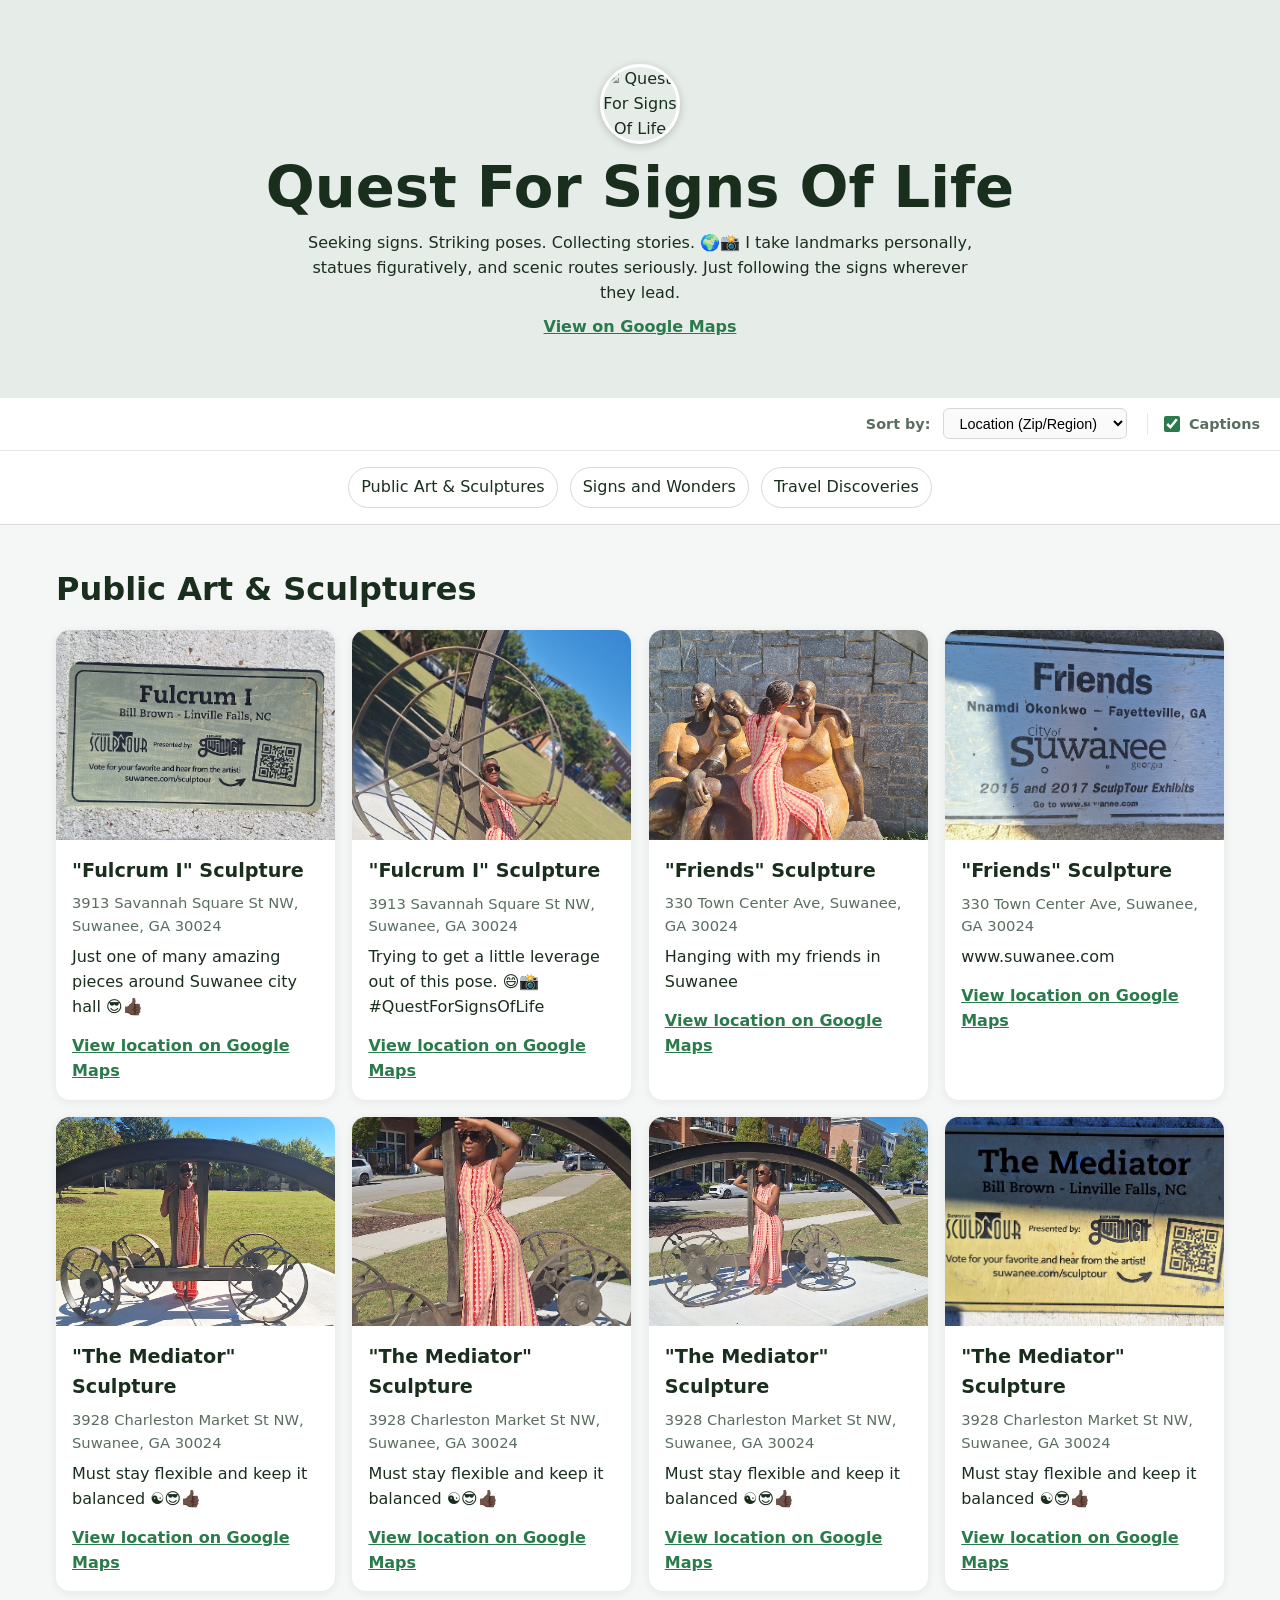
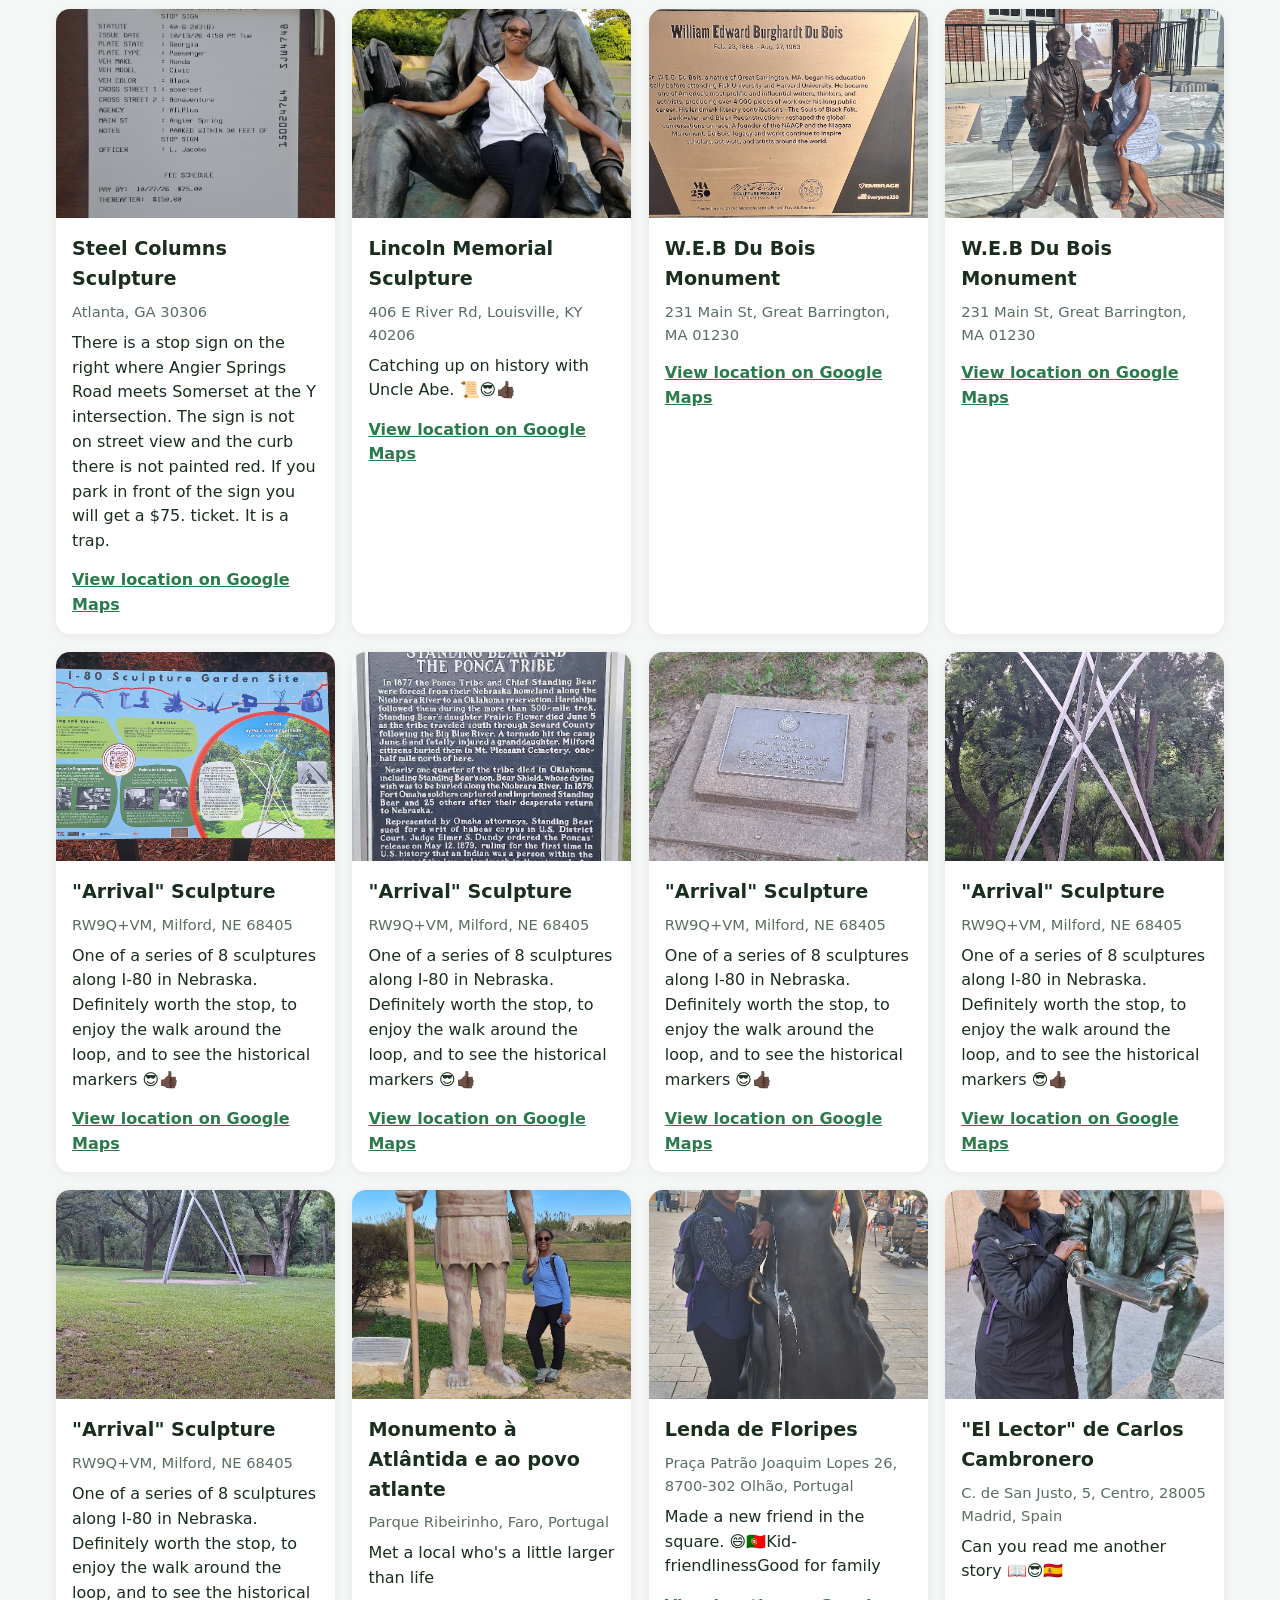
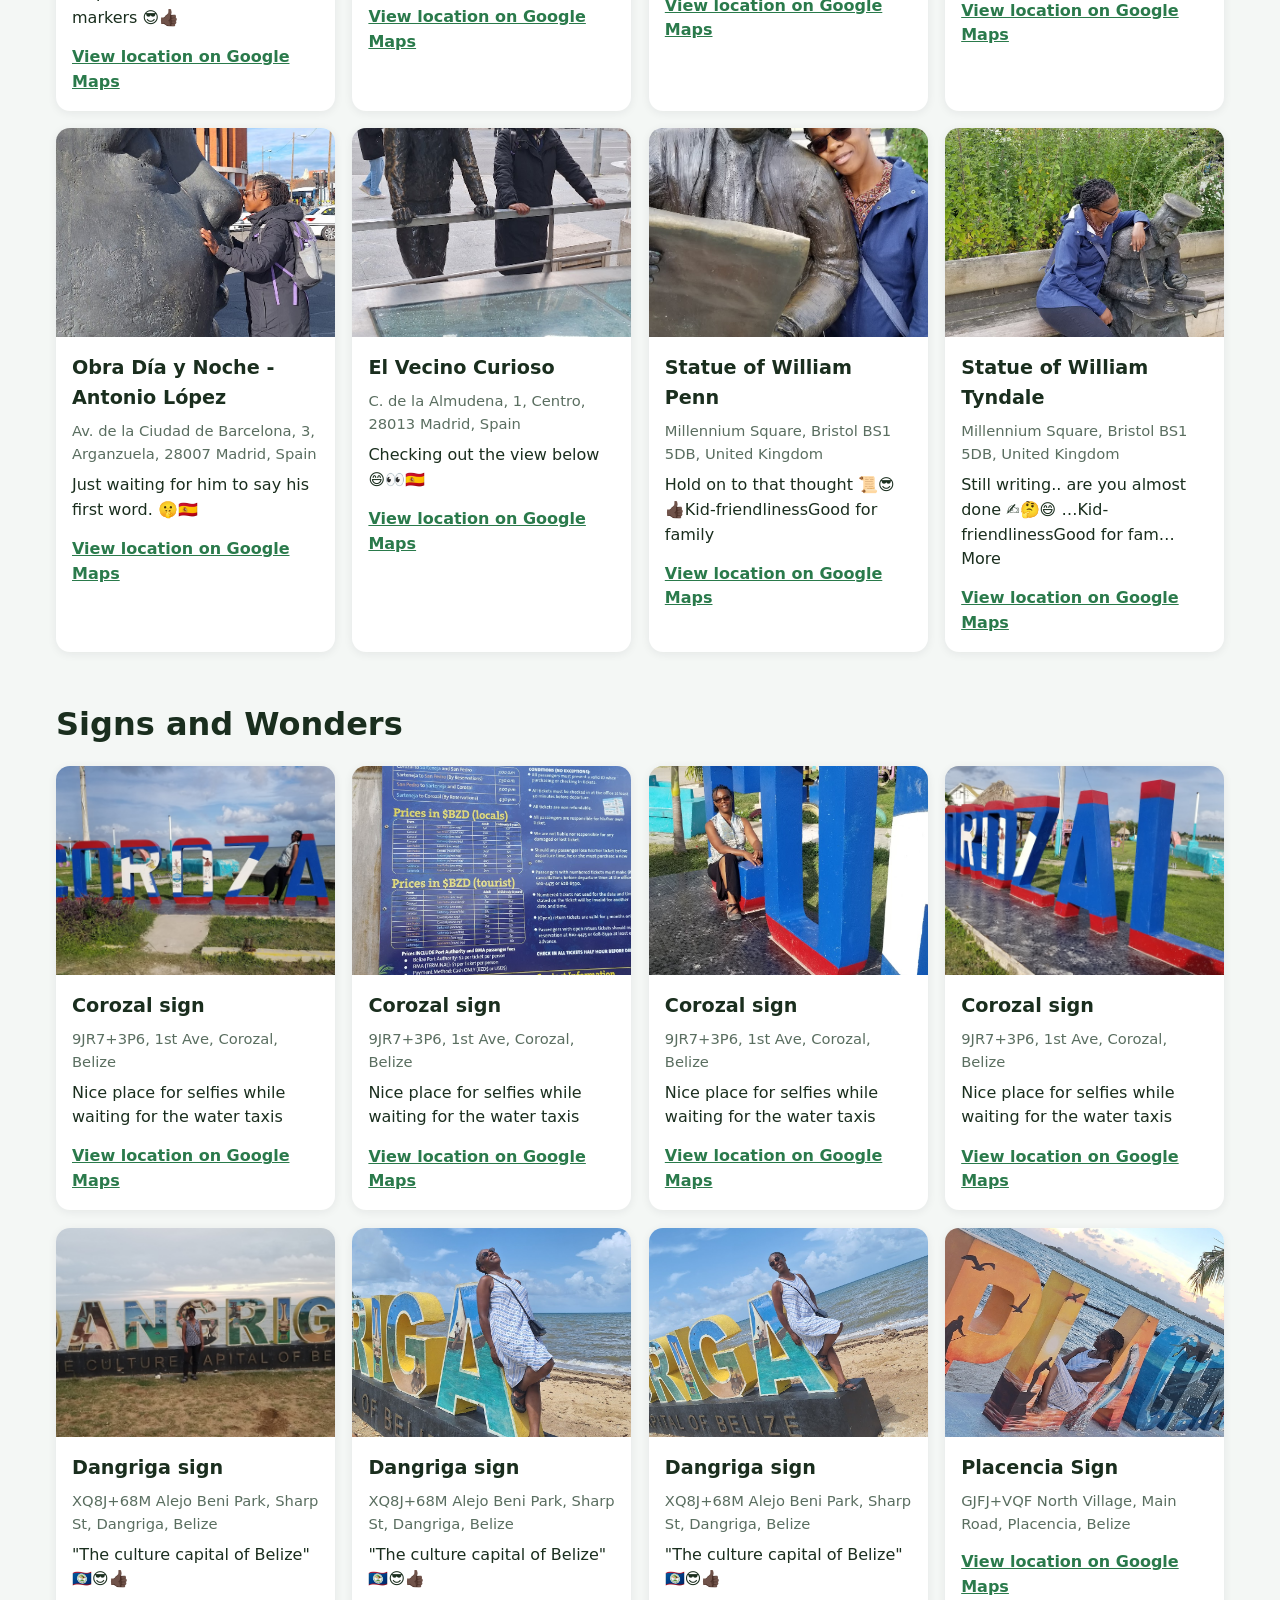
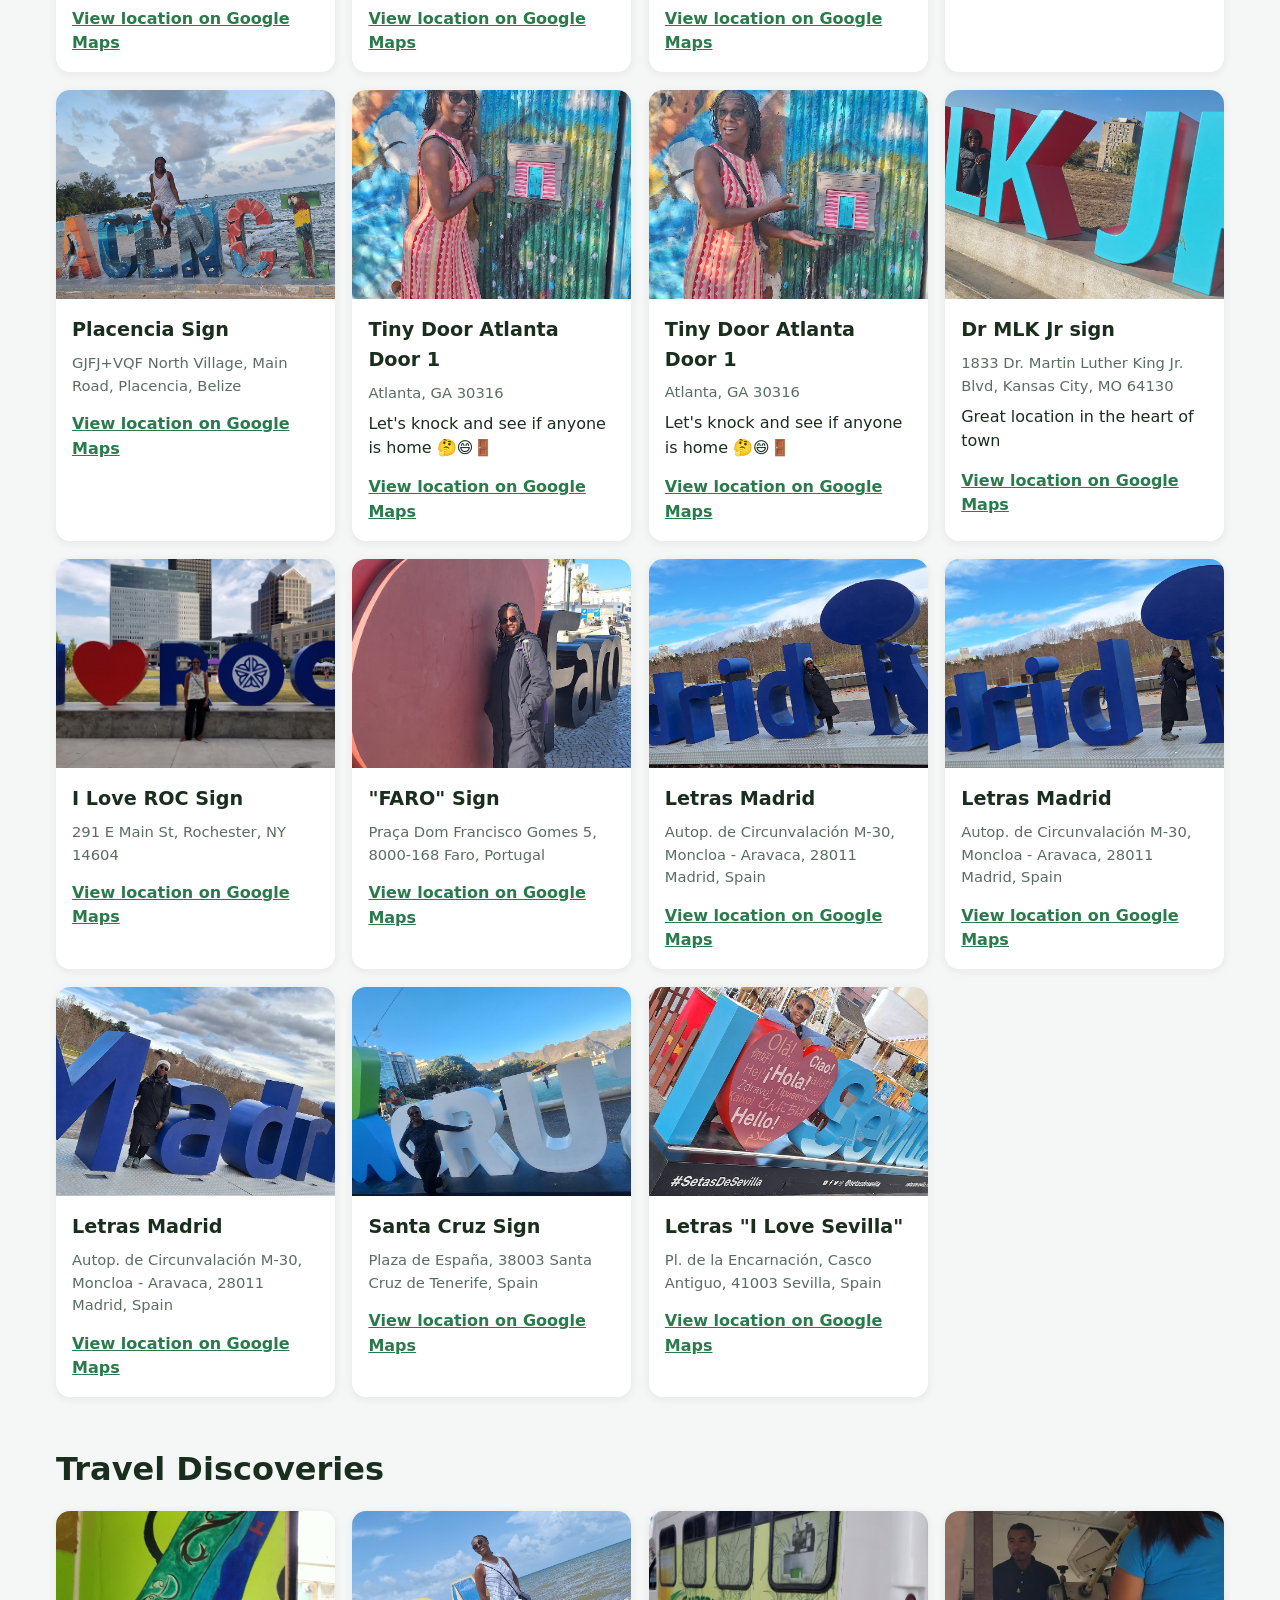
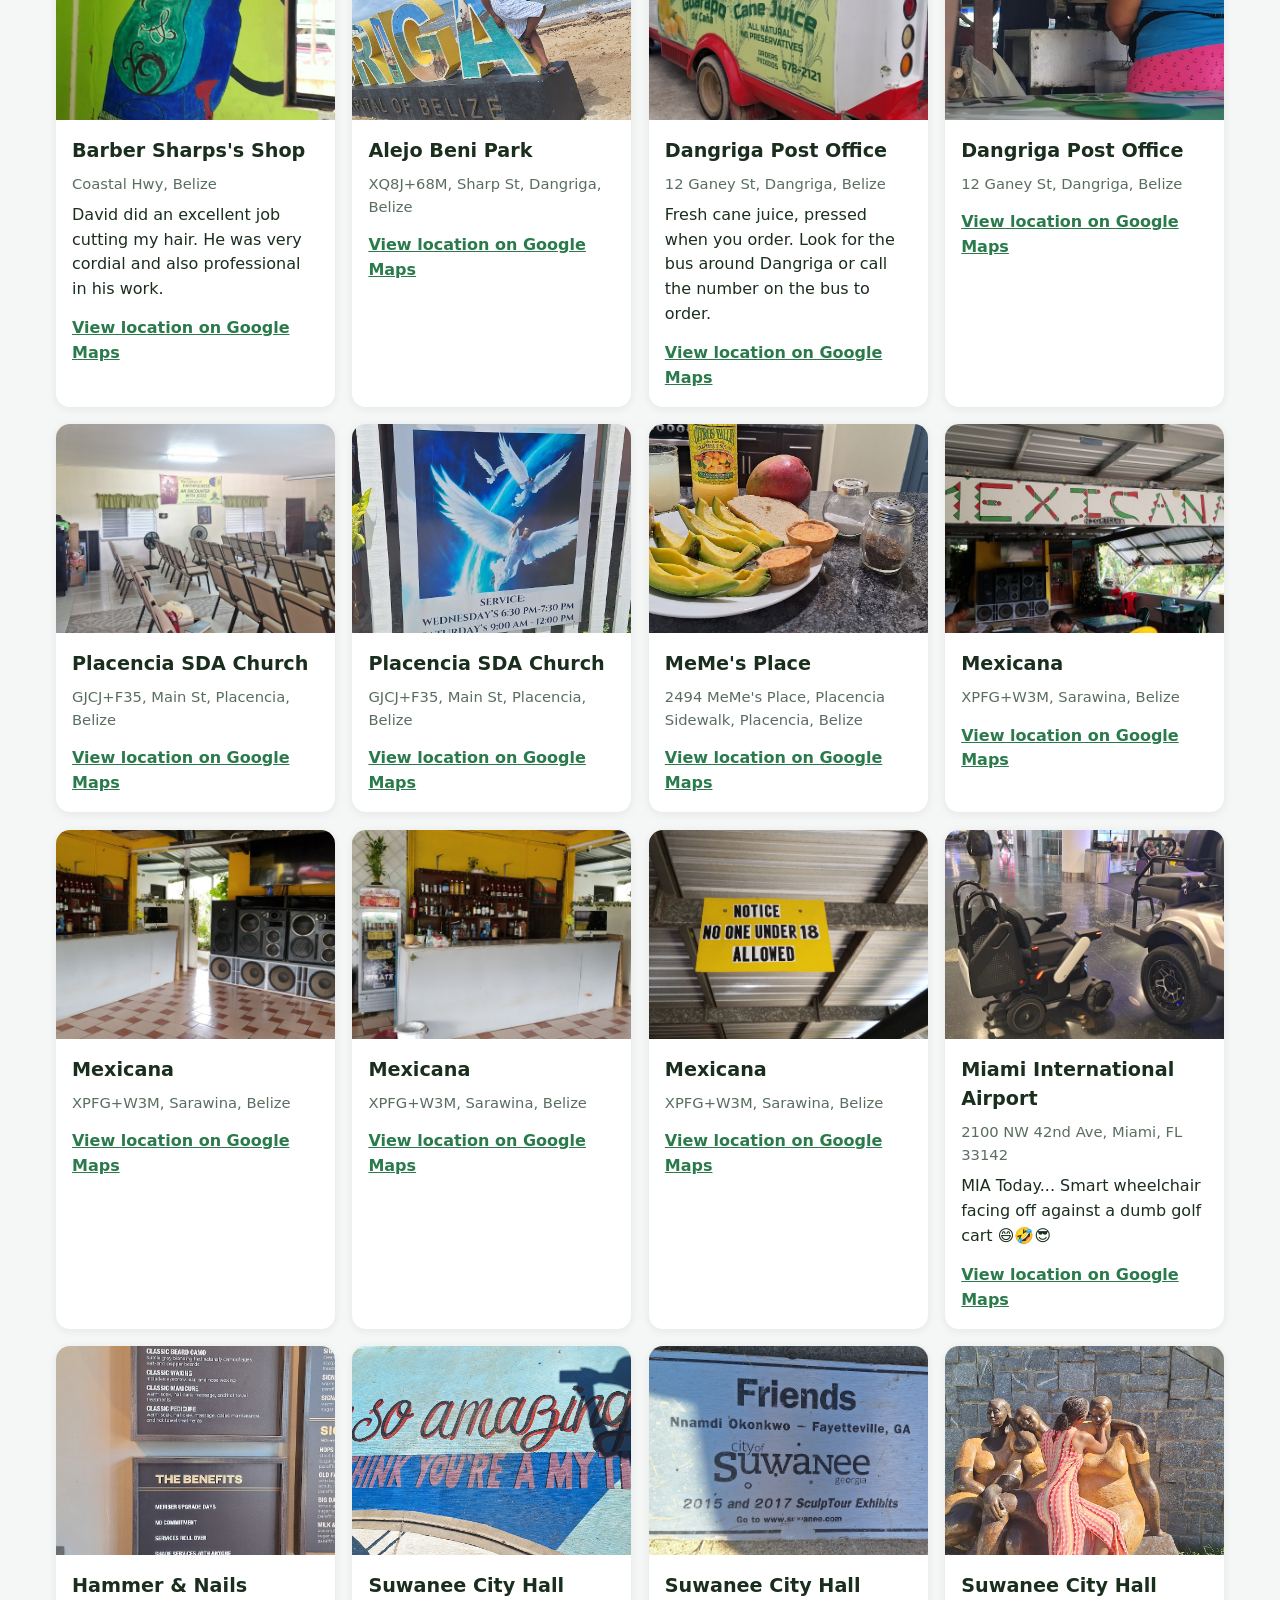
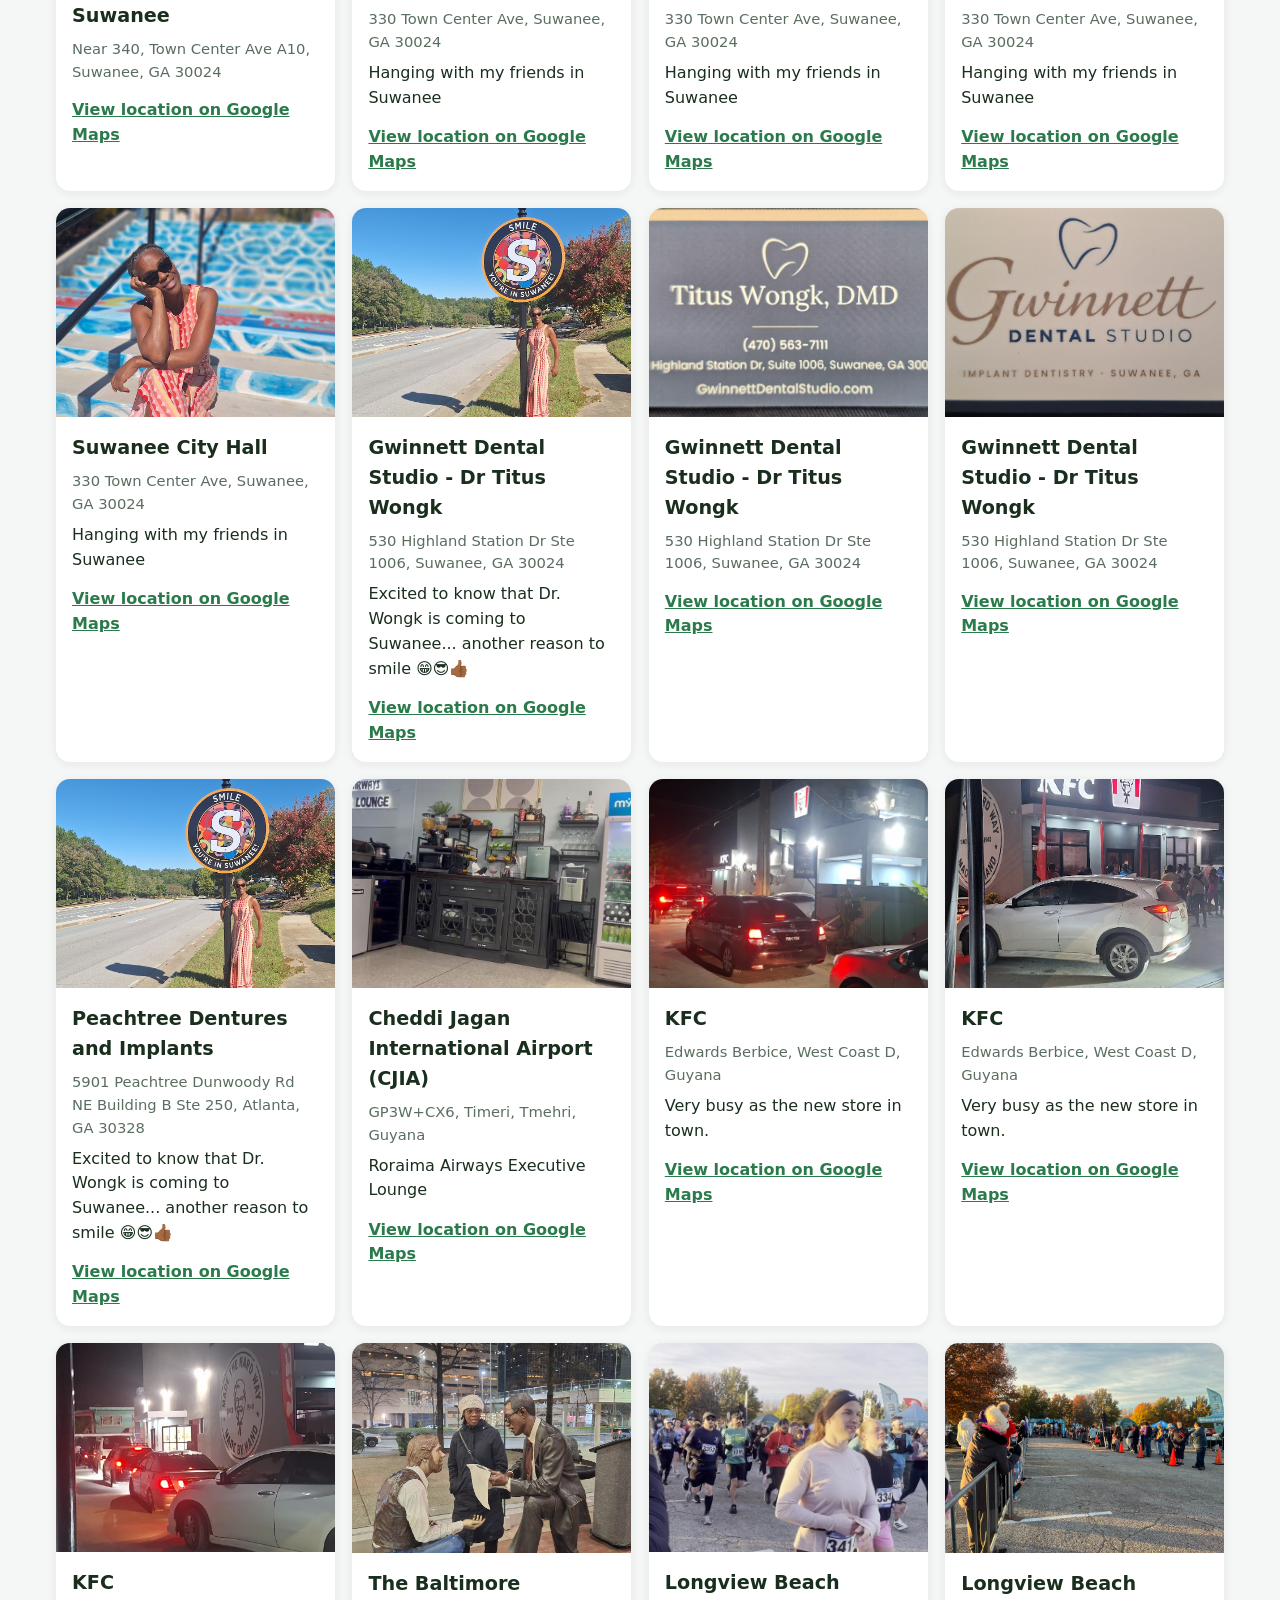
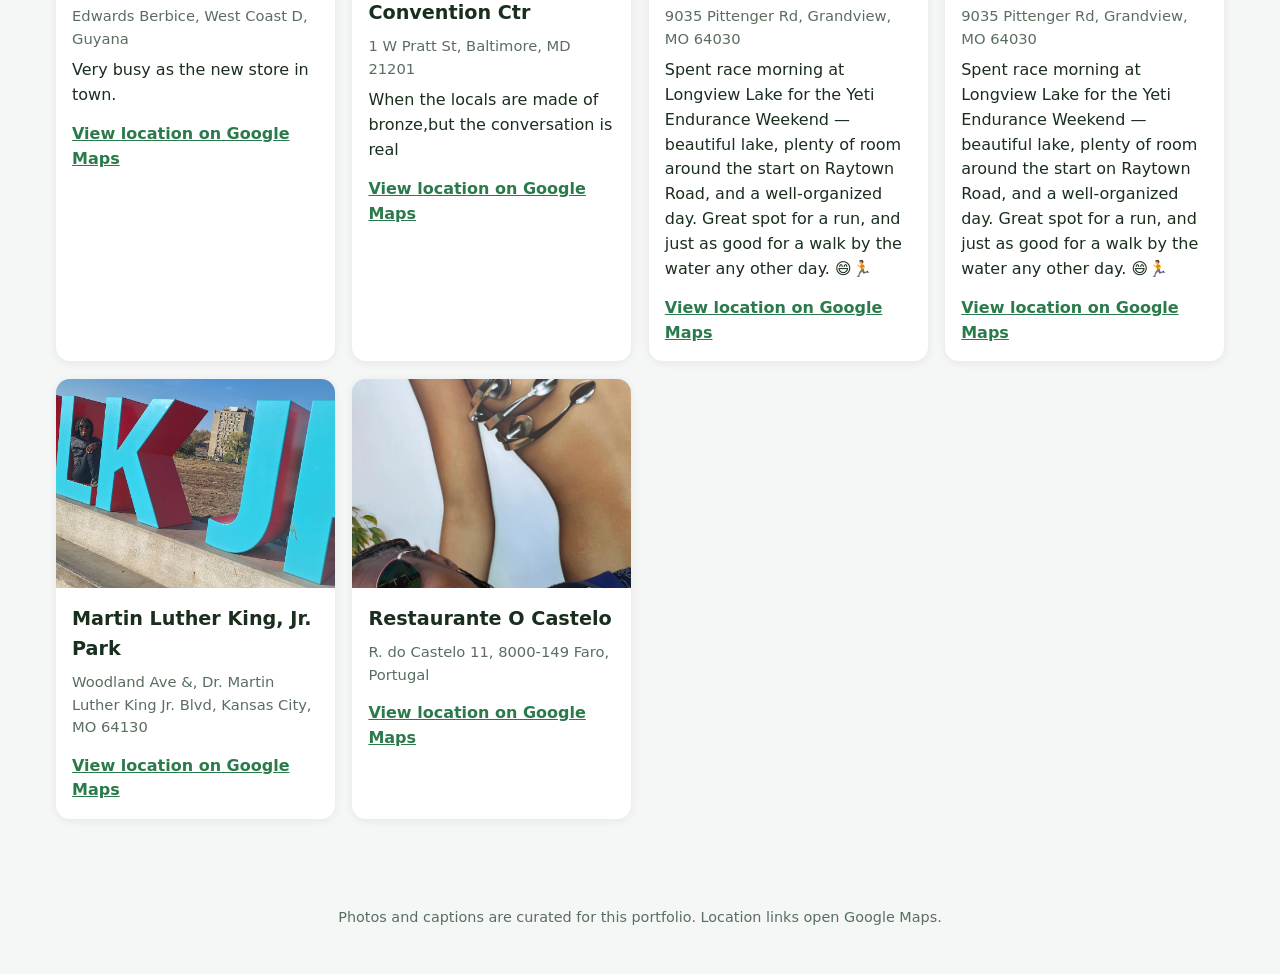
==== commit 38eeb4f3: "Add place_type routing, bump harvester to v8.5, and automate deduplication" ====
--- a/index.html
+++ b/index.html
@@ -165,13 +165,85 @@
     <a class="map-link" href="https://www.google.com/maps/search/?api=1&amp;query=W.E.B%20Du%20Bois%20Monument%20231%20Main%20St%2C%20Great%20Barrington%2C%20MA%2001230" target="_blank" rel="noopener noreferrer">View location on Google Maps</a>
     
   </div>
-</article><article class="card" id="friends-sculpture-3" data-title="&quot;friends&quot; sculpture" data-location="330 town center ave, suwanee, ga 30024" data-location-sort="ga 30024|30024|suwanee" data-order="60">
-  <img src="images/public-art-sculptures/friends-sculpture-3.jpg" alt="&quot;Friends&quot; Sculpture" loading="lazy" class="lb-trigger">
-  <div class="card-body">
-    <h3>&quot;Friends&quot; Sculpture</h3>
-    <p class="location">330 Town Center Ave, Suwanee, GA 30024</p>
-    <p class="caption">Hanging with my friends in Suwanee</p>
-    <a class="map-link" href="https://www.google.com/maps/search/?api=1&amp;query=%22Friends%22%20Sculpture%20330%20Town%20Center%20Ave%2C%20Suwanee%2C%20GA%2030024" target="_blank" rel="noopener noreferrer">View location on Google Maps</a>
+</article><article class="card" id="the-mediator-sculpture" data-title="&quot;the mediator&quot; sculpture" data-location="3928 charleston market st nw, suwanee, ga 30024" data-location-sort="ga 30024|30024|suwanee" data-order="64">
+  <img src="images/public-art-sculptures/the-mediator-sculpture.jpg" alt="&quot;The Mediator&quot; Sculpture" loading="lazy" class="lb-trigger">
+  <div class="card-body">
+    <h3>&quot;The Mediator&quot; Sculpture</h3>
+    <p class="location">3928 Charleston Market St NW, Suwanee, GA 30024</p>
+    <p class="caption">Must stay flexible and keep it balanced ☯️😎👍🏿</p>
+    <a class="map-link" href="https://www.google.com/maps/search/?api=1&amp;query=%22The%20Mediator%22%20Sculpture%203928%20Charleston%20Market%20St%20NW%2C%20Suwanee%2C%20GA%2030024" target="_blank" rel="noopener noreferrer">View location on Google Maps</a>
+    
+  </div>
+</article><article class="card" id="the-mediator-sculpture-2" data-title="&quot;the mediator&quot; sculpture" data-location="3928 charleston market st nw, suwanee, ga 30024" data-location-sort="ga 30024|30024|suwanee" data-order="65">
+  <img src="images/public-art-sculptures/the-mediator-sculpture-2.jpg" alt="&quot;The Mediator&quot; Sculpture" loading="lazy" class="lb-trigger">
+  <div class="card-body">
+    <h3>&quot;The Mediator&quot; Sculpture</h3>
+    <p class="location">3928 Charleston Market St NW, Suwanee, GA 30024</p>
+    <p class="caption">Must stay flexible and keep it balanced ☯️😎👍🏿</p>
+    <a class="map-link" href="https://www.google.com/maps/search/?api=1&amp;query=%22The%20Mediator%22%20Sculpture%203928%20Charleston%20Market%20St%20NW%2C%20Suwanee%2C%20GA%2030024" target="_blank" rel="noopener noreferrer">View location on Google Maps</a>
+    
+  </div>
+</article><article class="card" id="the-mediator-sculpture-3" data-title="&quot;the mediator&quot; sculpture" data-location="3928 charleston market st nw, suwanee, ga 30024" data-location-sort="ga 30024|30024|suwanee" data-order="66">
+  <img src="images/public-art-sculptures/the-mediator-sculpture-3.jpg" alt="&quot;The Mediator&quot; Sculpture" loading="lazy" class="lb-trigger">
+  <div class="card-body">
+    <h3>&quot;The Mediator&quot; Sculpture</h3>
+    <p class="location">3928 Charleston Market St NW, Suwanee, GA 30024</p>
+    <p class="caption">Must stay flexible and keep it balanced ☯️😎👍🏿</p>
+    <a class="map-link" href="https://www.google.com/maps/search/?api=1&amp;query=%22The%20Mediator%22%20Sculpture%203928%20Charleston%20Market%20St%20NW%2C%20Suwanee%2C%20GA%2030024" target="_blank" rel="noopener noreferrer">View location on Google Maps</a>
+    
+  </div>
+</article><article class="card" id="the-mediator-sculpture-4" data-title="&quot;the mediator&quot; sculpture" data-location="3928 charleston market st nw, suwanee, ga 30024" data-location-sort="ga 30024|30024|suwanee" data-order="67">
+  <img src="images/public-art-sculptures/the-mediator-sculpture-4.jpg" alt="&quot;The Mediator&quot; Sculpture" loading="lazy" class="lb-trigger">
+  <div class="card-body">
+    <h3>&quot;The Mediator&quot; Sculpture</h3>
+    <p class="location">3928 Charleston Market St NW, Suwanee, GA 30024</p>
+    <p class="caption">Must stay flexible and keep it balanced ☯️😎👍🏿</p>
+    <a class="map-link" href="https://www.google.com/maps/search/?api=1&amp;query=%22The%20Mediator%22%20Sculpture%203928%20Charleston%20Market%20St%20NW%2C%20Suwanee%2C%20GA%2030024" target="_blank" rel="noopener noreferrer">View location on Google Maps</a>
+    
+  </div>
+</article><article class="card" id="statue-of-william-penn" data-title="statue of william penn" data-location="millennium square, bristol bs1 5db, united kingdom" data-location-sort="united kingdom||bristol bs1 5db" data-order="68">
+  <img src="images/public-art-sculptures/statue-of-william-penn.jpg" alt="Statue of William Penn" loading="lazy" class="lb-trigger">
+  <div class="card-body">
+    <h3>Statue of William Penn</h3>
+    <p class="location">Millennium Square, Bristol BS1 5DB, United Kingdom</p>
+    <p class="caption">Hold on to that thought 📜😎👍🏿Kid-friendlinessGood for family</p>
+    <a class="map-link" href="https://www.google.com/maps/search/?api=1&amp;query=Statue%20of%20William%20Penn%20Millennium%20Square%2C%20Bristol%20BS1%205DB%2C%20United%20Kingdom" target="_blank" rel="noopener noreferrer">View location on Google Maps</a>
+    
+  </div>
+</article><article class="card" id="statue-of-william-tyndale" data-title="statue of william tyndale" data-location="millennium square, bristol bs1 5db, united kingdom" data-location-sort="united kingdom||bristol bs1 5db" data-order="69">
+  <img src="images/public-art-sculptures/statue-of-william-tyndale.jpg" alt="Statue of William Tyndale" loading="lazy" class="lb-trigger">
+  <div class="card-body">
+    <h3>Statue of William Tyndale</h3>
+    <p class="location">Millennium Square, Bristol BS1 5DB, United Kingdom</p>
+    <p class="caption">Still writing.. are you almost done ✍️🤔😄 …Kid-friendlinessGood for fam… More</p>
+    <a class="map-link" href="https://www.google.com/maps/search/?api=1&amp;query=Statue%20of%20William%20Tyndale%20Millennium%20Square%2C%20Bristol%20BS1%205DB%2C%20United%20Kingdom" target="_blank" rel="noopener noreferrer">View location on Google Maps</a>
+    
+  </div>
+</article><article class="card" id="el-lector-de-carlos-cambronero" data-title="&quot;el lector&quot; de carlos cambronero" data-location="c. de san justo, 5, centro, 28005 madrid, spain" data-location-sort="spain|28005|28005 madrid" data-order="70">
+  <img src="images/public-art-sculptures/el-lector-de-carlos-cambronero.jpg" alt="&quot;El Lector&quot; de Carlos Cambronero" loading="lazy" class="lb-trigger">
+  <div class="card-body">
+    <h3>&quot;El Lector&quot; de Carlos Cambronero</h3>
+    <p class="location">C. de San Justo, 5, Centro, 28005 Madrid, Spain</p>
+    <p class="caption">Can you read me another story 📖😎🇪🇸</p>
+    <a class="map-link" href="https://www.google.com/maps/search/?api=1&amp;query=%22El%20Lector%22%20de%20Carlos%20Cambronero%20C.%20de%20San%20Justo%2C%205%2C%20Centro%2C%2028005%20Madrid%2C%20Spain" target="_blank" rel="noopener noreferrer">View location on Google Maps</a>
+    
+  </div>
+</article><article class="card" id="el-vecino-curioso" data-title="el vecino curioso" data-location="c. de la almudena, 1, centro, 28013 madrid, spain" data-location-sort="spain|28013|28013 madrid" data-order="71">
+  <img src="images/public-art-sculptures/el-vecino-curioso.jpg" alt="El Vecino Curioso" loading="lazy" class="lb-trigger">
+  <div class="card-body">
+    <h3>El Vecino Curioso</h3>
+    <p class="location">C. de la Almudena, 1, Centro, 28013 Madrid, Spain</p>
+    <p class="caption">Checking out the view below  😄👀🇪🇸</p>
+    <a class="map-link" href="https://www.google.com/maps/search/?api=1&amp;query=El%20Vecino%20Curioso%20C.%20de%20la%20Almudena%2C%201%2C%20Centro%2C%2028013%20Madrid%2C%20Spain" target="_blank" rel="noopener noreferrer">View location on Google Maps</a>
+    
+  </div>
+</article><article class="card" id="lenda-de-floripes" data-title="lenda de floripes" data-location="praça patrão joaquim lopes 26, 8700-302 olhão, portugal" data-location-sort="portugal|8700-302|8700-302 olhão" data-order="72">
+  <img src="images/public-art-sculptures/lenda-de-floripes.jpg" alt="Lenda de Floripes" loading="lazy" class="lb-trigger">
+  <div class="card-body">
+    <h3>Lenda de Floripes</h3>
+    <p class="location">Praça Patrão Joaquim Lopes 26, 8700-302 Olhão, Portugal</p>
+    <p class="caption">Made a new friend in the square. 😄🇵🇹Kid-friendlinessGood for family</p>
+    <a class="map-link" href="https://www.google.com/maps/search/?api=1&amp;query=Lenda%20de%20Floripes%20Pra%C3%A7a%20Patr%C3%A3o%20Joaquim%20Lopes%2026%2C%208700-302%20Olh%C3%A3o%2C%20Portugal" target="_blank" rel="noopener noreferrer">View location on Google Maps</a>
     
   </div>
 </article>
@@ -332,6 +404,24 @@
     <a class="map-link" href="https://www.google.com/maps/search/?api=1&amp;query=Placencia%20Sign%20GJFJ%2BVQF%20North%20Village%2C%20Main%20Road%2C%20Placencia%2C%20Belize" target="_blank" rel="noopener noreferrer">View location on Google Maps</a>
     
   </div>
+</article><article class="card" id="tiny-door-atlanta-door-1" data-title="tiny door atlanta door 1" data-location="atlanta, ga 30316" data-location-sort="ga 30316|30316|atlanta" data-order="62">
+  <img src="images/signs-and-wonders/tiny-door-atlanta-door-1.jpg" alt="Tiny Door Atlanta Door 1" loading="lazy" class="lb-trigger">
+  <div class="card-body">
+    <h3>Tiny Door Atlanta Door 1</h3>
+    <p class="location">Atlanta, GA 30316</p>
+    <p class="caption">Let&#x27;s knock and see if anyone is home 🤔😄🚪</p>
+    <a class="map-link" href="https://www.google.com/maps/search/?api=1&amp;query=Tiny%20Door%20Atlanta%20Door%201%20Atlanta%2C%20GA%2030316" target="_blank" rel="noopener noreferrer">View location on Google Maps</a>
+    
+  </div>
+</article><article class="card" id="tiny-door-atlanta-door-1-2" data-title="tiny door atlanta door 1" data-location="atlanta, ga 30316" data-location-sort="ga 30316|30316|atlanta" data-order="63">
+  <img src="images/signs-and-wonders/tiny-door-atlanta-door-1-2.jpg" alt="Tiny Door Atlanta Door 1" loading="lazy" class="lb-trigger">
+  <div class="card-body">
+    <h3>Tiny Door Atlanta Door 1</h3>
+    <p class="location">Atlanta, GA 30316</p>
+    <p class="caption">Let&#x27;s knock and see if anyone is home 🤔😄🚪</p>
+    <a class="map-link" href="https://www.google.com/maps/search/?api=1&amp;query=Tiny%20Door%20Atlanta%20Door%201%20Atlanta%2C%20GA%2030316" target="_blank" rel="noopener noreferrer">View location on Google Maps</a>
+    
+  </div>
 </article>
 </div>
 </section><section class="collection" id="travel-discoveries">
@@ -576,17 +666,35 @@
   <div class="card-body">
     <h3>Miami International Airport</h3>
     <p class="location">2100 NW 42nd Ave, Miami, FL 33142</p>
-    
-    <a class="map-link" href="https://www.google.com/maps/search/?api=1&amp;query=Miami%20International%20Airport%202100%20NW%2042nd%20Ave%2C%20Miami%2C%20FL%2033142" target="_blank" rel="noopener noreferrer">View location on Google Maps</a>
-    
-  </div>
-</article><article class="card" id="miami-international-airport-2" data-title="miami international airport" data-location="2100 nw 42nd ave, miami, fl 33142" data-location-sort="fl 33142|33142|miami" data-order="59">
-  <img src="images/travel-discoveries/miami-international-airport-2.jpg" alt="Miami International Airport" loading="lazy" class="lb-trigger">
-  <div class="card-body">
-    <h3>Miami International Airport</h3>
-    <p class="location">2100 NW 42nd Ave, Miami, FL 33142</p>
     <p class="caption">MIA Today... Smart wheelchair facing off against a dumb golf cart 😄🤣😎</p>
     <a class="map-link" href="https://www.google.com/maps/search/?api=1&amp;query=Miami%20International%20Airport%202100%20NW%2042nd%20Ave%2C%20Miami%2C%20FL%2033142" target="_blank" rel="noopener noreferrer">View location on Google Maps</a>
+    
+  </div>
+</article><article class="card" id="cheddi-jagan-international-airport-cjia" data-title="cheddi jagan international airport (cjia)" data-location="gp3w+cx6, timeri, tmehri, guyana" data-location-sort="guyana||tmehri" data-order="59">
+  <img src="images/travel-discoveries/cheddi-jagan-international-airport-cjia.jpg" alt="Cheddi Jagan International Airport (CJIA)" loading="lazy" class="lb-trigger">
+  <div class="card-body">
+    <h3>Cheddi Jagan International Airport (CJIA)</h3>
+    <p class="location">GP3W+CX6, Timeri, Tmehri, Guyana</p>
+    <p class="caption">Roraima Airways Executive Lounge</p>
+    <a class="map-link" href="https://www.google.com/maps/search/?api=1&amp;query=Cheddi%20Jagan%20International%20Airport%20(CJIA)%20GP3W%2BCX6%2C%20Timeri%2C%20Tmehri%2C%20Guyana" target="_blank" rel="noopener noreferrer">View location on Google Maps</a>
+    
+  </div>
+</article><article class="card" id="longview-beach" data-title="longview beach" data-location="9035 pittenger rd, grandview, mo 64030" data-location-sort="mo 64030|64030|grandview" data-order="60">
+  <img src="images/travel-discoveries/longview-beach.jpg" alt="Longview Beach" loading="lazy" class="lb-trigger">
+  <div class="card-body">
+    <h3>Longview Beach</h3>
+    <p class="location">9035 Pittenger Rd, Grandview, MO 64030</p>
+    <p class="caption">Spent race morning at Longview Lake for the Yeti Endurance Weekend — beautiful lake, plenty of room around the start on Raytown Road, and a well-organized day. Great spot for a run, and just as good for a walk by the water any other day. 😄🏃</p>
+    <a class="map-link" href="https://www.google.com/maps/search/?api=1&amp;query=Longview%20Beach%209035%20Pittenger%20Rd%2C%20Grandview%2C%20MO%2064030" target="_blank" rel="noopener noreferrer">View location on Google Maps</a>
+    
+  </div>
+</article><article class="card" id="longview-beach-2" data-title="longview beach" data-location="9035 pittenger rd, grandview, mo 64030" data-location-sort="mo 64030|64030|grandview" data-order="61">
+  <img src="images/travel-discoveries/longview-beach-2.jpg" alt="Longview Beach" loading="lazy" class="lb-trigger">
+  <div class="card-body">
+    <h3>Longview Beach</h3>
+    <p class="location">9035 Pittenger Rd, Grandview, MO 64030</p>
+    <p class="caption">Spent race morning at Longview Lake for the Yeti Endurance Weekend — beautiful lake, plenty of room around the start on Raytown Road, and a well-organized day. Great spot for a run, and just as good for a walk by the water any other day. 😄🏃</p>
+    <a class="map-link" href="https://www.google.com/maps/search/?api=1&amp;query=Longview%20Beach%209035%20Pittenger%20Rd%2C%20Grandview%2C%20MO%2064030" target="_blank" rel="noopener noreferrer">View location on Google Maps</a>
     
   </div>
 </article>
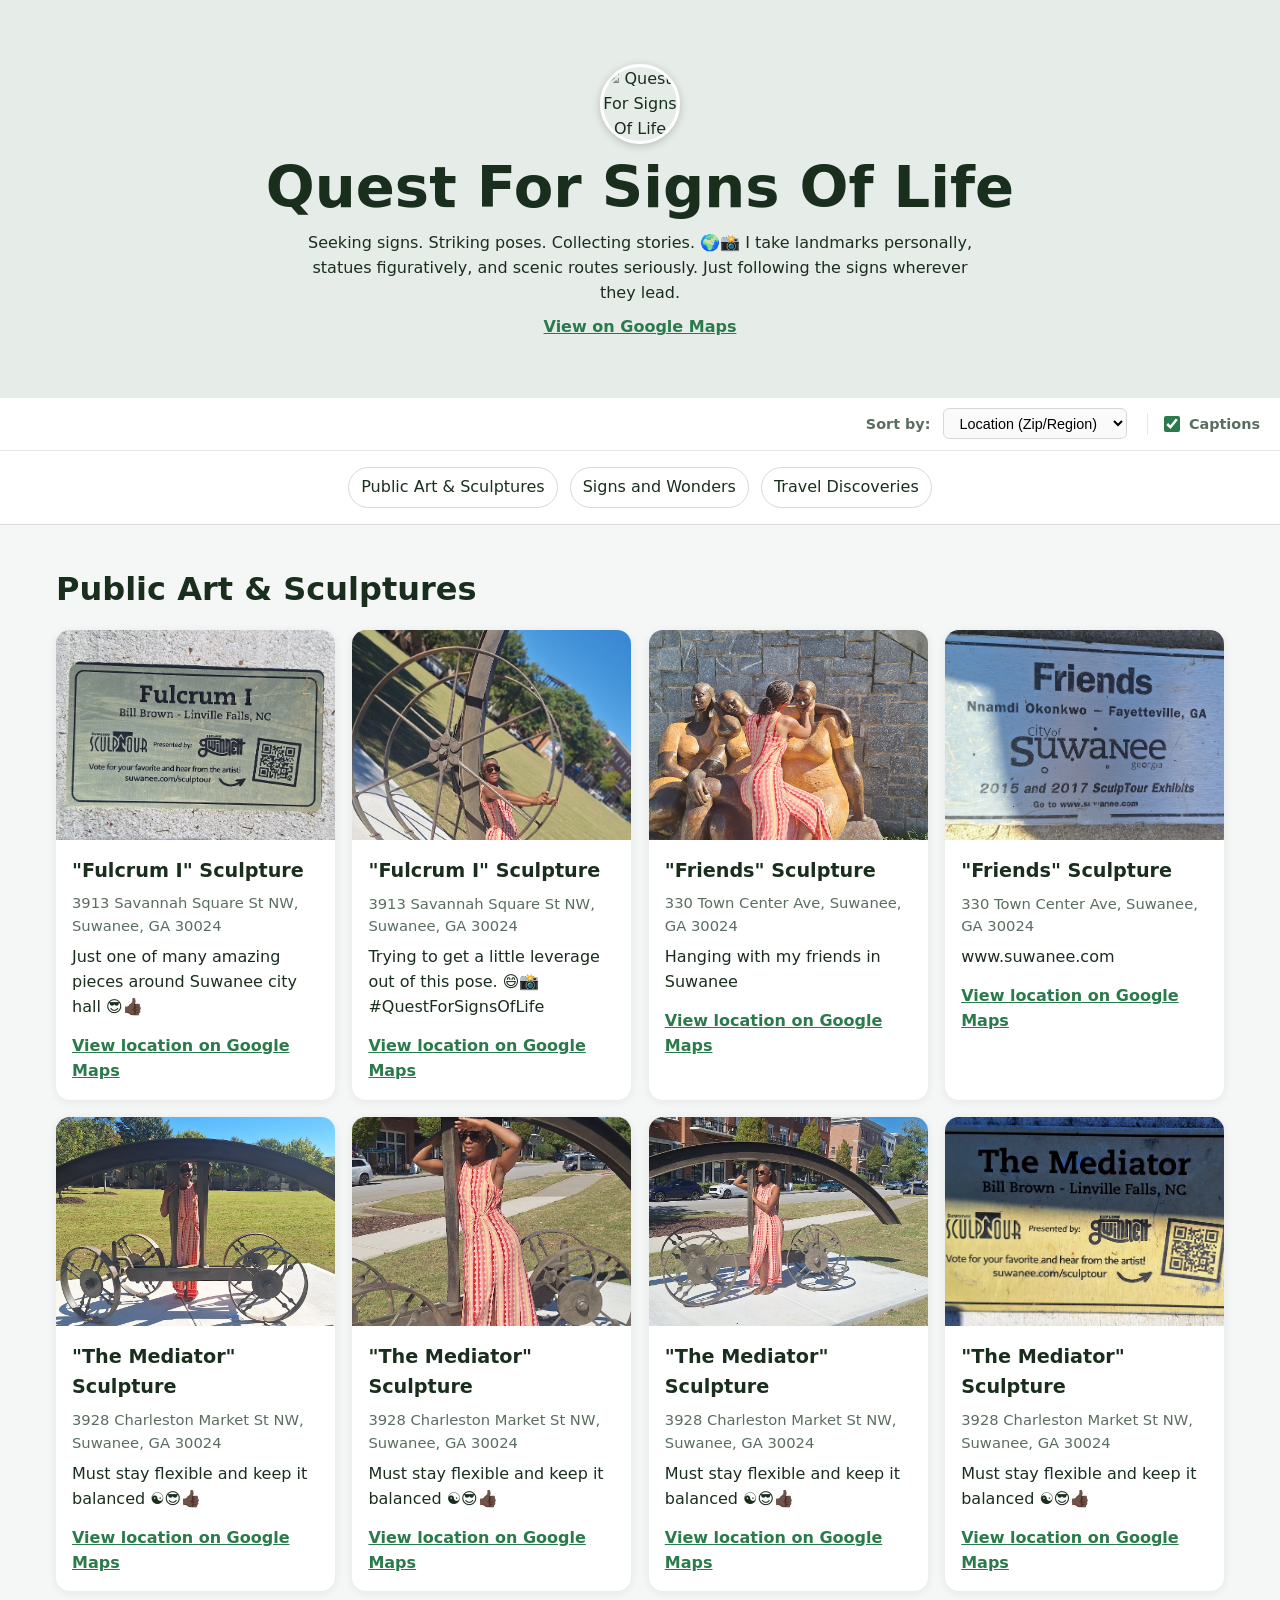
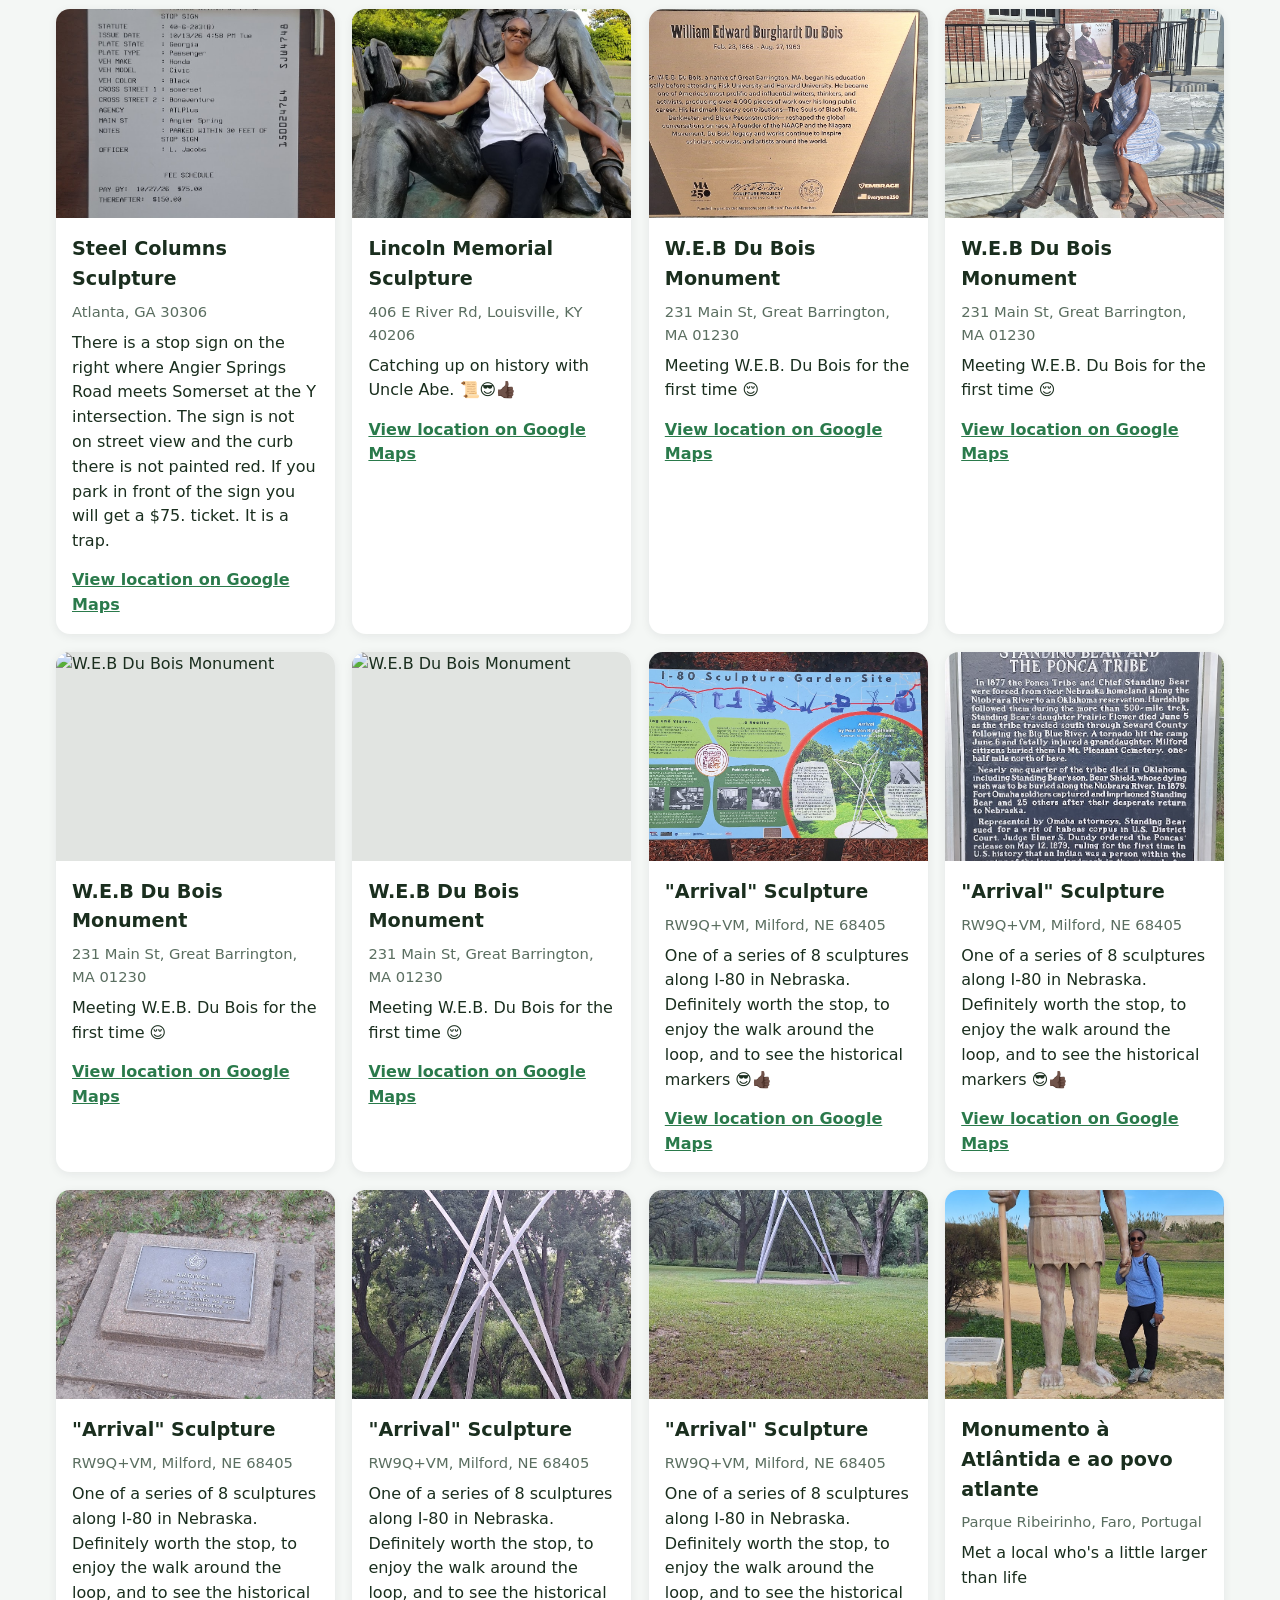
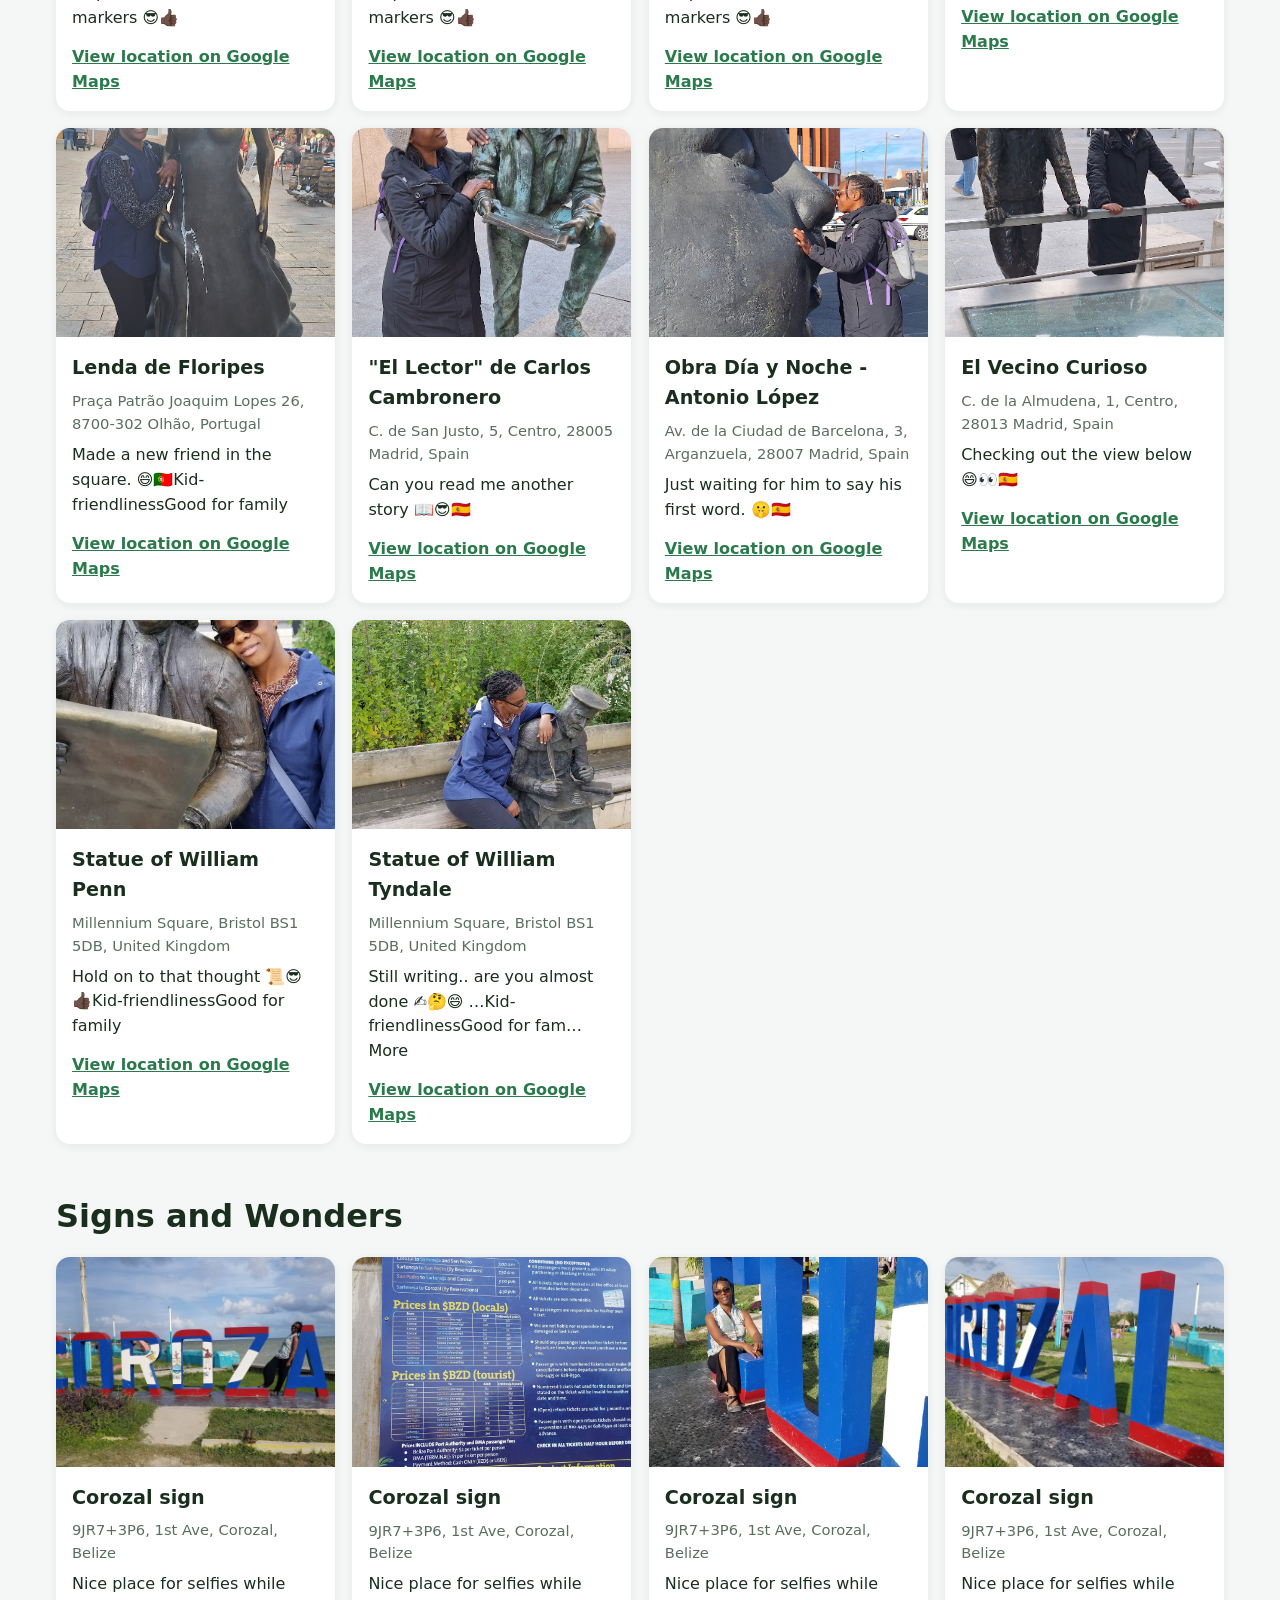
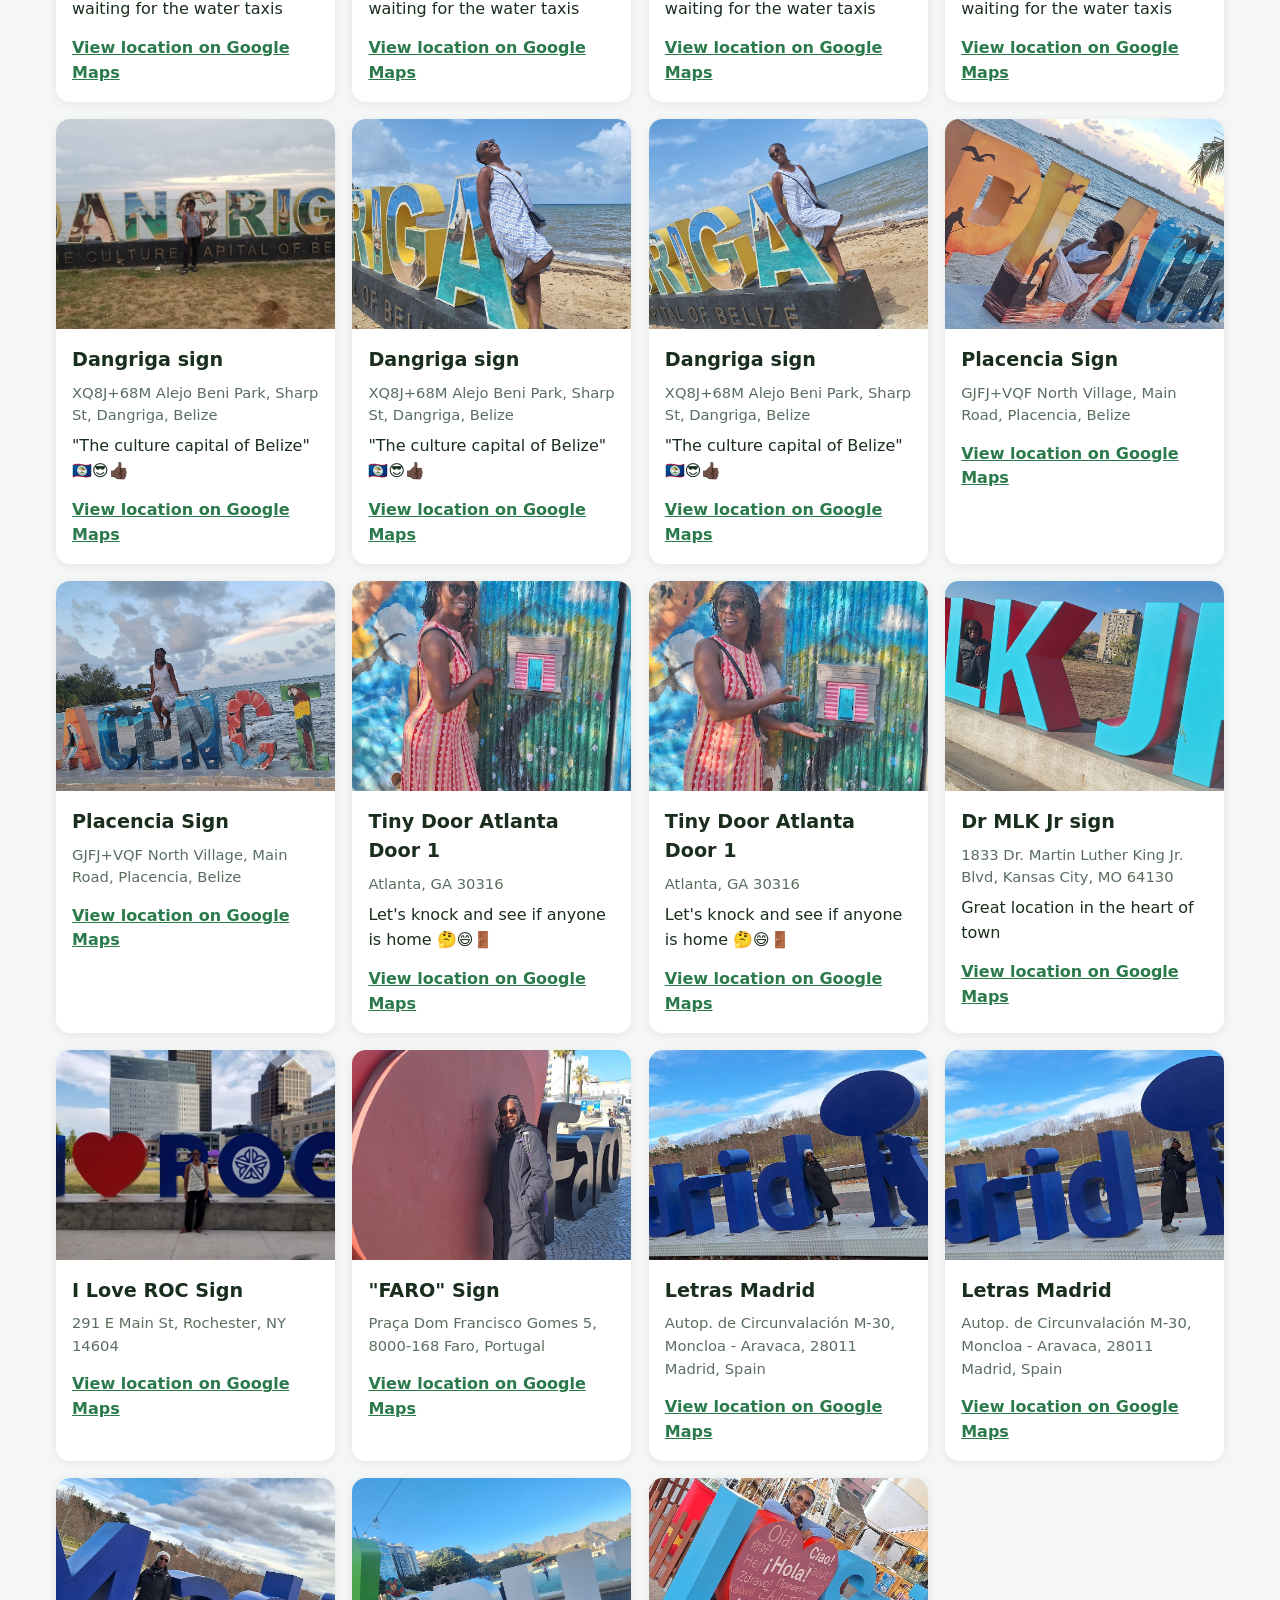
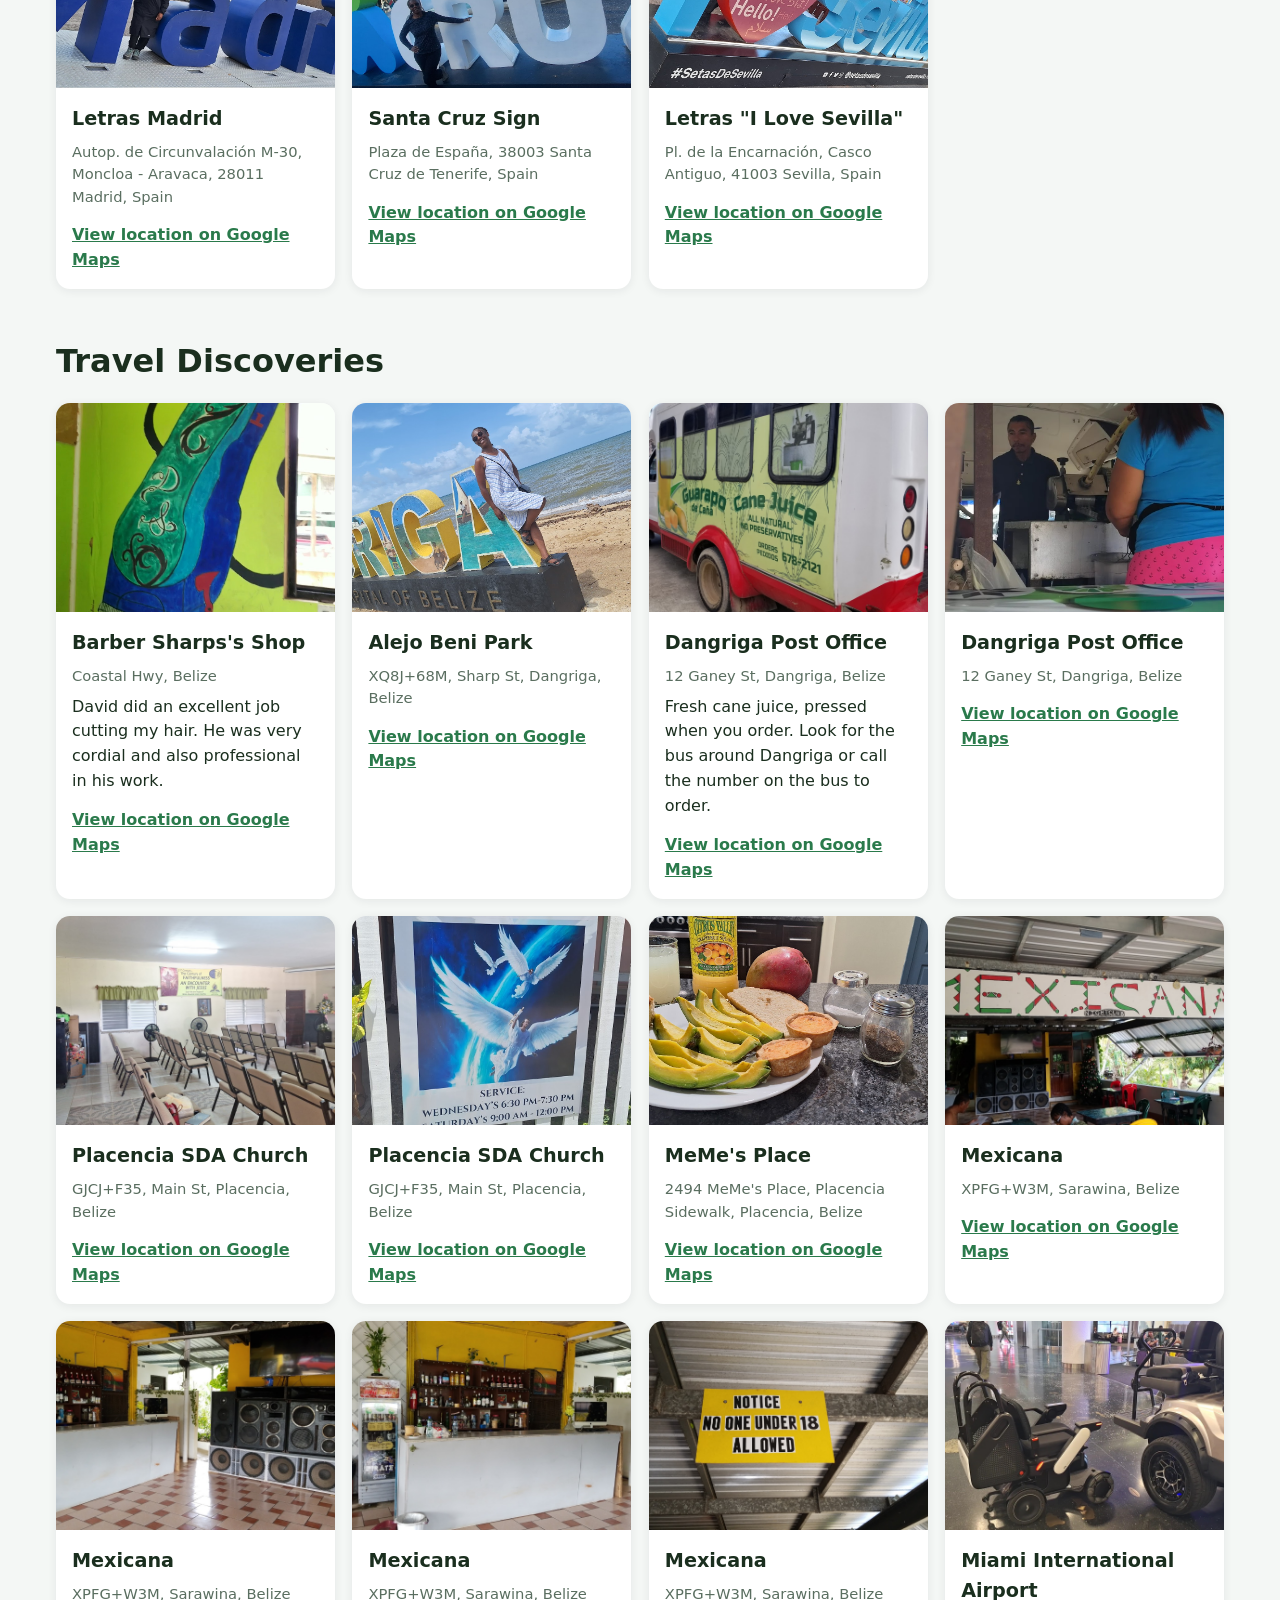
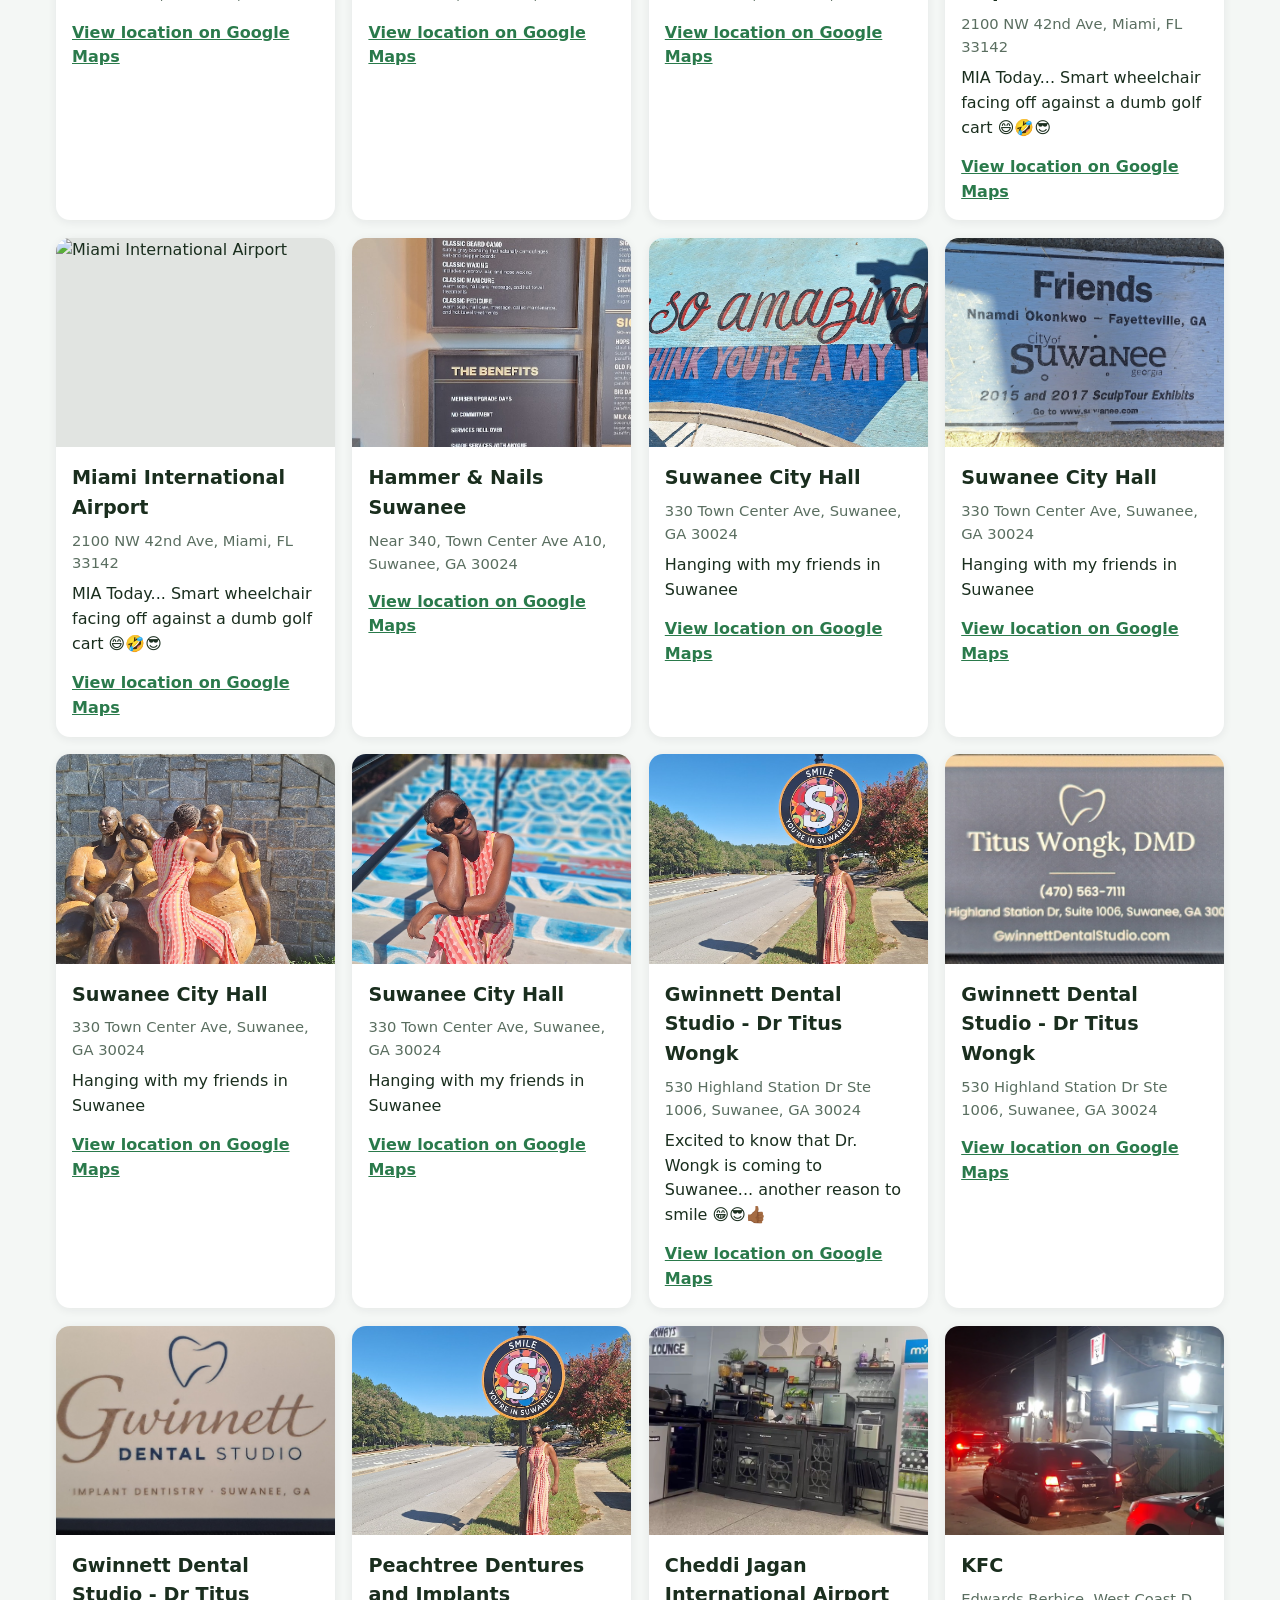
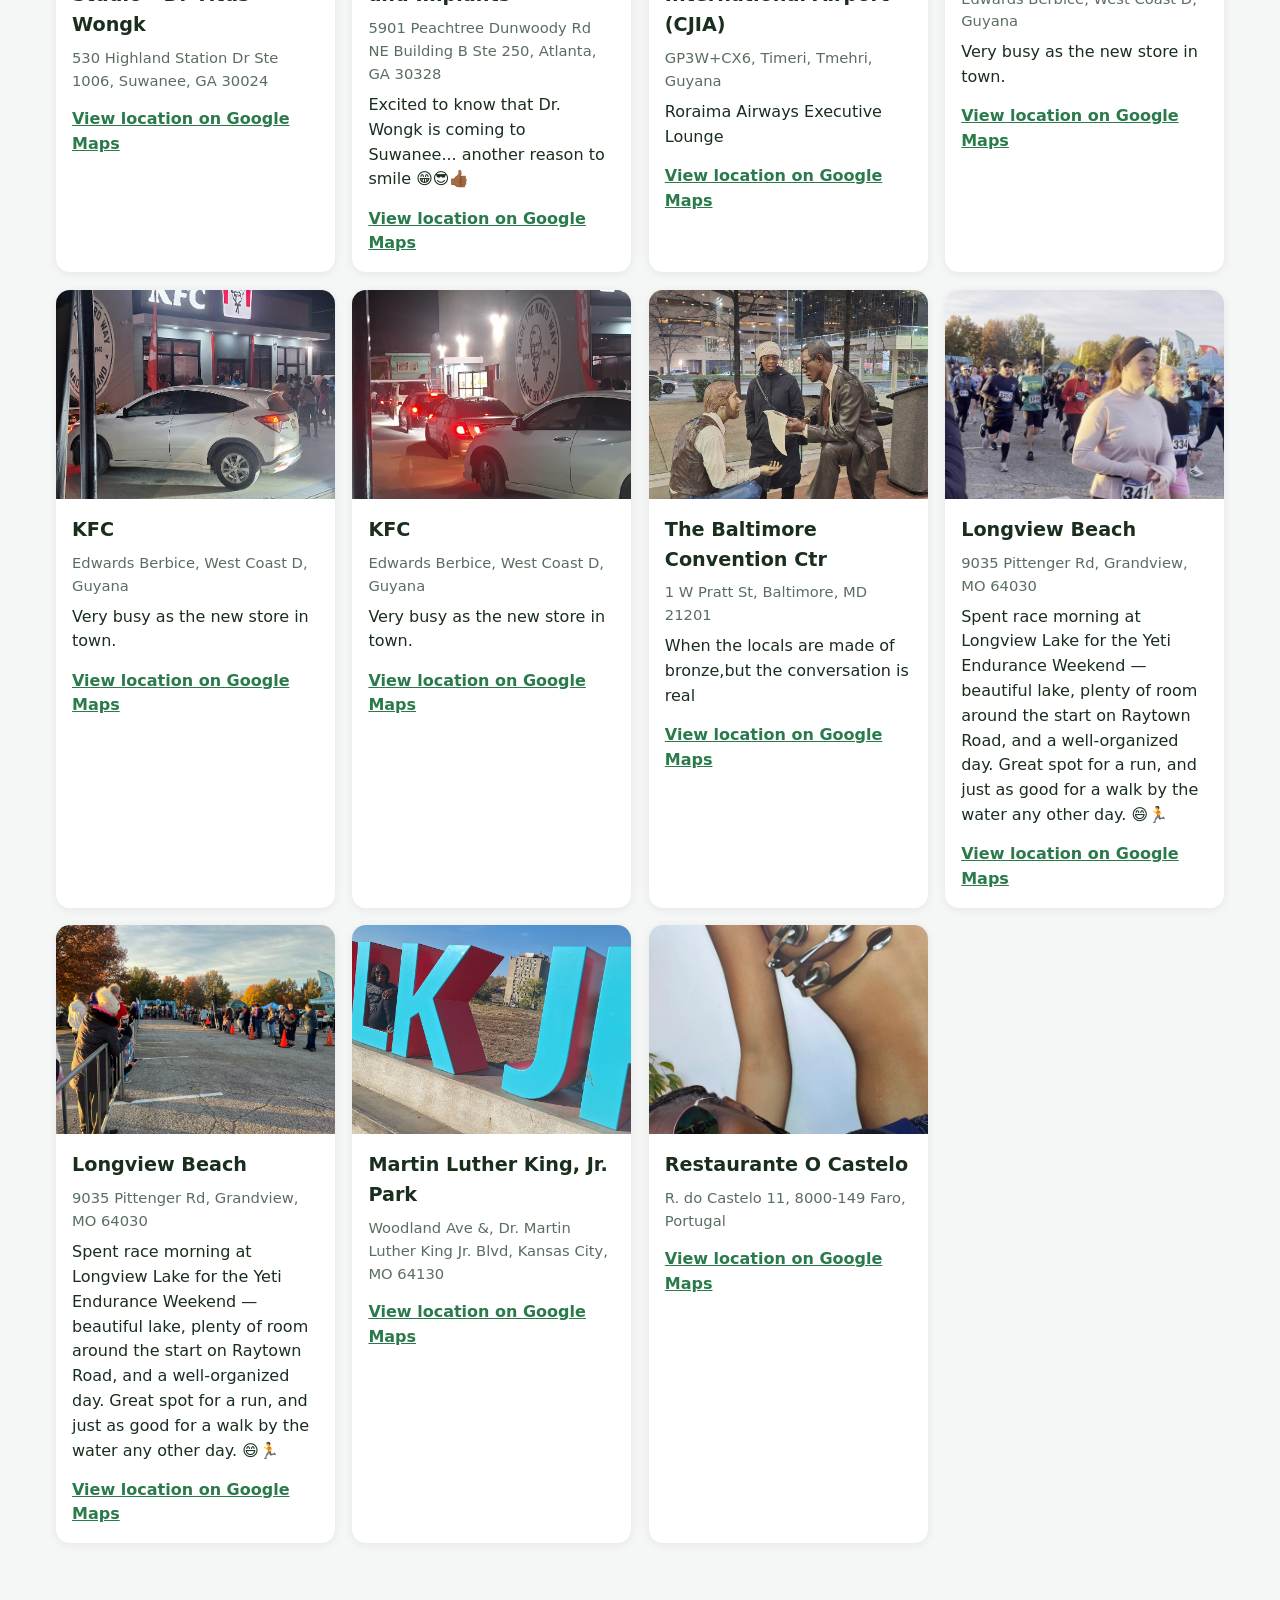
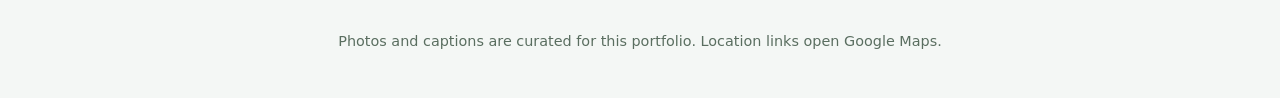
==== commit 0032e547: "Fix duplicate photo filtering when Google CDN URLs rotate Group-count matching in upsert_photos pair" ====
--- a/index.html
+++ b/index.html
@@ -1,6 +1,12 @@
 <!doctype html>
 <html lang="en">
 <head>
+<script async src="https://www.googletagmanager.com/gtm.js?id=GTM-MVH6GVL4"></script>
+<script>
+  window.dataLayer = window.dataLayer || [];
+  function gtag(){dataLayer.push(arguments);}
+  gtag('js', new Date());
+</script>
 <meta charset="utf-8">
 <meta name="viewport" content="width=device-width, initial-scale=1">
 <meta name="description" content="Seeking signs. Striking poses. Collecting stories. 🌍📸 I take landmarks personally, statues figuratively, and scenic routes seriously. Just following the signs wherever they lead.">
@@ -152,7 +158,7 @@
   <div class="card-body">
     <h3>W.E.B Du Bois Monument</h3>
     <p class="location">231 Main St, Great Barrington, MA 01230</p>
-    
+    <p class="caption">Meeting W.E.B. Du Bois for the first time 😌</p>
     <a class="map-link" href="https://www.google.com/maps/search/?api=1&amp;query=W.E.B%20Du%20Bois%20Monument%20231%20Main%20St%2C%20Great%20Barrington%2C%20MA%2001230" target="_blank" rel="noopener noreferrer">View location on Google Maps</a>
     
   </div>
@@ -161,7 +167,7 @@
   <div class="card-body">
     <h3>W.E.B Du Bois Monument</h3>
     <p class="location">231 Main St, Great Barrington, MA 01230</p>
-    
+    <p class="caption">Meeting W.E.B. Du Bois for the first time 😌</p>
     <a class="map-link" href="https://www.google.com/maps/search/?api=1&amp;query=W.E.B%20Du%20Bois%20Monument%20231%20Main%20St%2C%20Great%20Barrington%2C%20MA%2001230" target="_blank" rel="noopener noreferrer">View location on Google Maps</a>
     
   </div>
@@ -244,6 +250,24 @@
     <p class="location">Praça Patrão Joaquim Lopes 26, 8700-302 Olhão, Portugal</p>
     <p class="caption">Made a new friend in the square. 😄🇵🇹Kid-friendlinessGood for family</p>
     <a class="map-link" href="https://www.google.com/maps/search/?api=1&amp;query=Lenda%20de%20Floripes%20Pra%C3%A7a%20Patr%C3%A3o%20Joaquim%20Lopes%2026%2C%208700-302%20Olh%C3%A3o%2C%20Portugal" target="_blank" rel="noopener noreferrer">View location on Google Maps</a>
+    
+  </div>
+</article><article class="card" id="w-e-b-du-bois-monument-3" data-title="w.e.b du bois monument" data-location="231 main st, great barrington, ma 01230" data-location-sort="ma 01230|01230|great barrington" data-order="74">
+  <img src="images/public-art-sculptures/w-e-b-du-bois-monument-3.jpg" alt="W.E.B Du Bois Monument" loading="lazy" class="lb-trigger">
+  <div class="card-body">
+    <h3>W.E.B Du Bois Monument</h3>
+    <p class="location">231 Main St, Great Barrington, MA 01230</p>
+    <p class="caption">Meeting W.E.B. Du Bois for the first time 😌</p>
+    <a class="map-link" href="https://www.google.com/maps/search/?api=1&amp;query=W.E.B%20Du%20Bois%20Monument%20231%20Main%20St%2C%20Great%20Barrington%2C%20MA%2001230" target="_blank" rel="noopener noreferrer">View location on Google Maps</a>
+    
+  </div>
+</article><article class="card" id="w-e-b-du-bois-monument-4" data-title="w.e.b du bois monument" data-location="231 main st, great barrington, ma 01230" data-location-sort="ma 01230|01230|great barrington" data-order="75">
+  <img src="images/public-art-sculptures/w-e-b-du-bois-monument-4.jpg" alt="W.E.B Du Bois Monument" loading="lazy" class="lb-trigger">
+  <div class="card-body">
+    <h3>W.E.B Du Bois Monument</h3>
+    <p class="location">231 Main St, Great Barrington, MA 01230</p>
+    <p class="caption">Meeting W.E.B. Du Bois for the first time 😌</p>
+    <a class="map-link" href="https://www.google.com/maps/search/?api=1&amp;query=W.E.B%20Du%20Bois%20Monument%20231%20Main%20St%2C%20Great%20Barrington%2C%20MA%2001230" target="_blank" rel="noopener noreferrer">View location on Google Maps</a>
     
   </div>
 </article>
@@ -695,6 +719,15 @@
     <p class="location">9035 Pittenger Rd, Grandview, MO 64030</p>
     <p class="caption">Spent race morning at Longview Lake for the Yeti Endurance Weekend — beautiful lake, plenty of room around the start on Raytown Road, and a well-organized day. Great spot for a run, and just as good for a walk by the water any other day. 😄🏃</p>
     <a class="map-link" href="https://www.google.com/maps/search/?api=1&amp;query=Longview%20Beach%209035%20Pittenger%20Rd%2C%20Grandview%2C%20MO%2064030" target="_blank" rel="noopener noreferrer">View location on Google Maps</a>
+    
+  </div>
+</article><article class="card" id="miami-international-airport-2" data-title="miami international airport" data-location="2100 nw 42nd ave, miami, fl 33142" data-location-sort="fl 33142|33142|miami" data-order="73">
+  <img src="images/travel-discoveries/miami-international-airport-2.jpg" alt="Miami International Airport" loading="lazy" class="lb-trigger">
+  <div class="card-body">
+    <h3>Miami International Airport</h3>
+    <p class="location">2100 NW 42nd Ave, Miami, FL 33142</p>
+    <p class="caption">MIA Today... Smart wheelchair facing off against a dumb golf cart 😄🤣😎</p>
+    <a class="map-link" href="https://www.google.com/maps/search/?api=1&amp;query=Miami%20International%20Airport%202100%20NW%2042nd%20Ave%2C%20Miami%2C%20FL%2033142" target="_blank" rel="noopener noreferrer">View location on Google Maps</a>
     
   </div>
 </article>
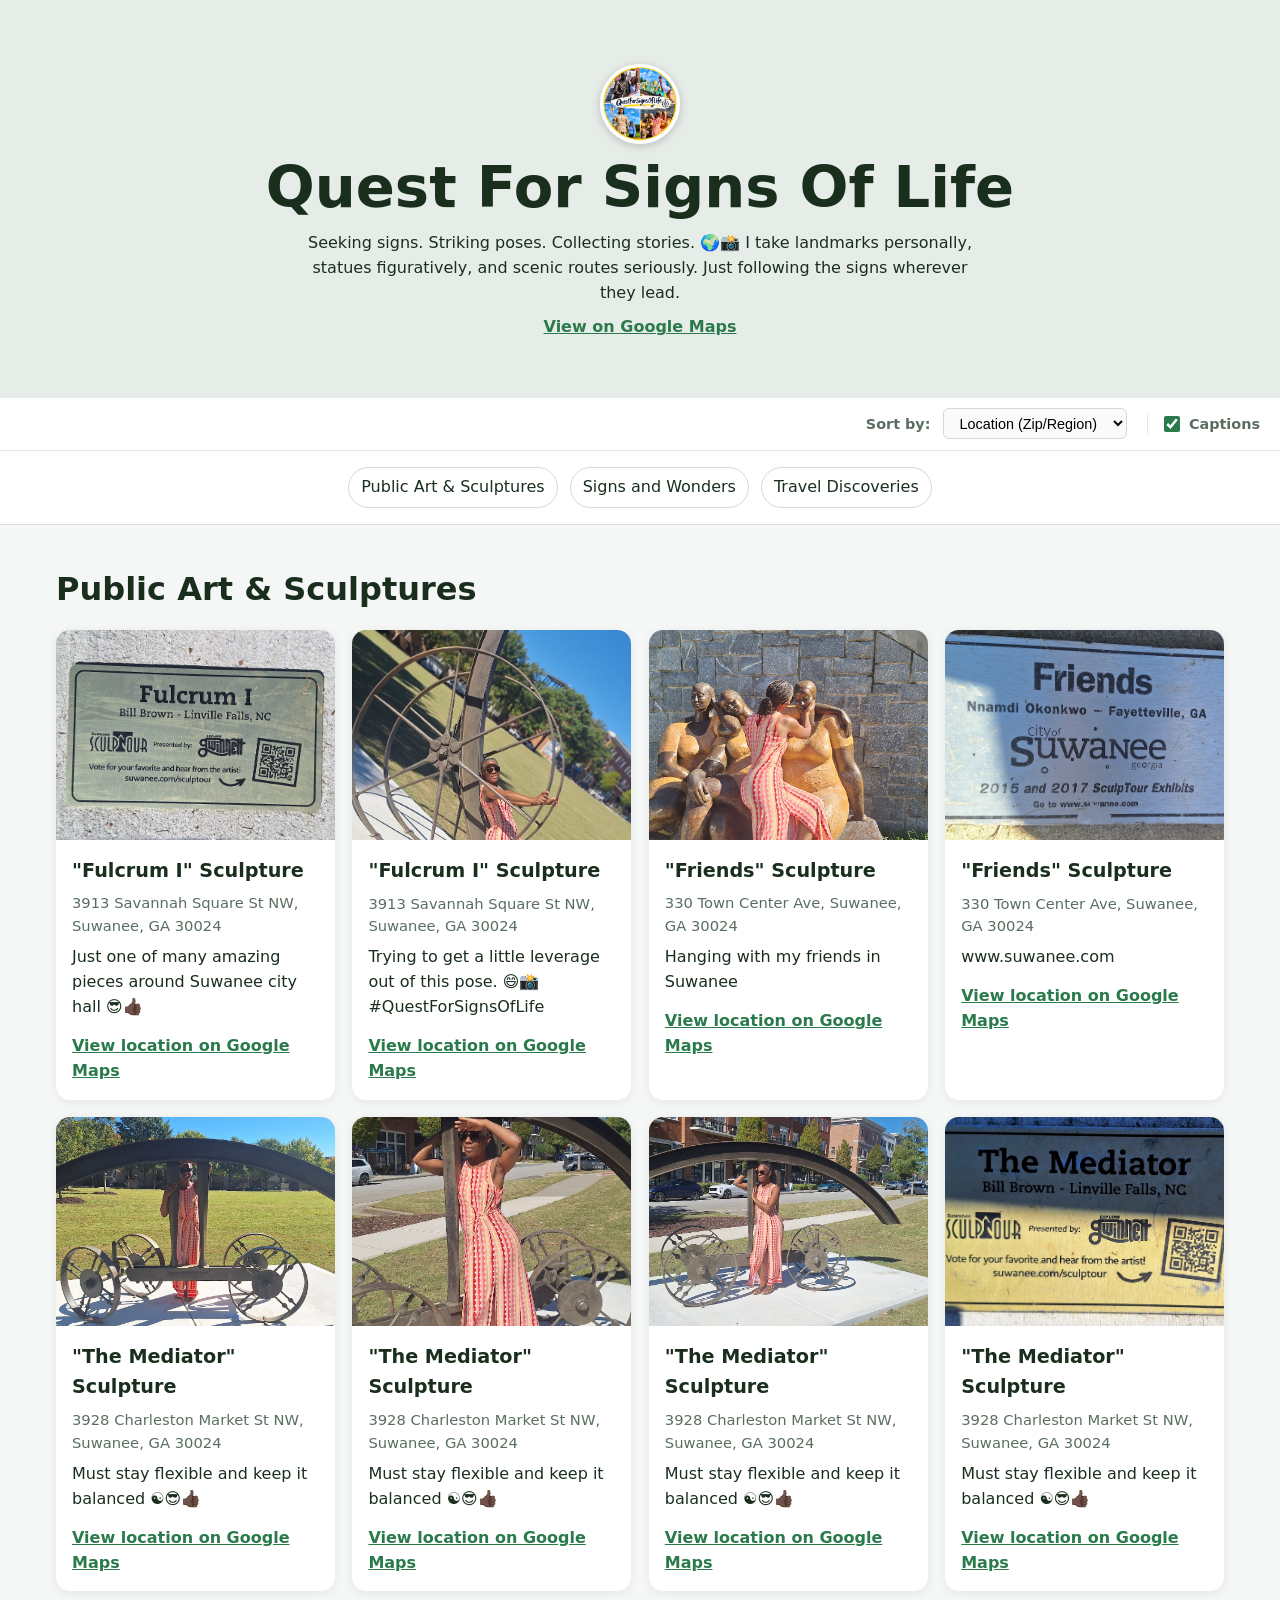
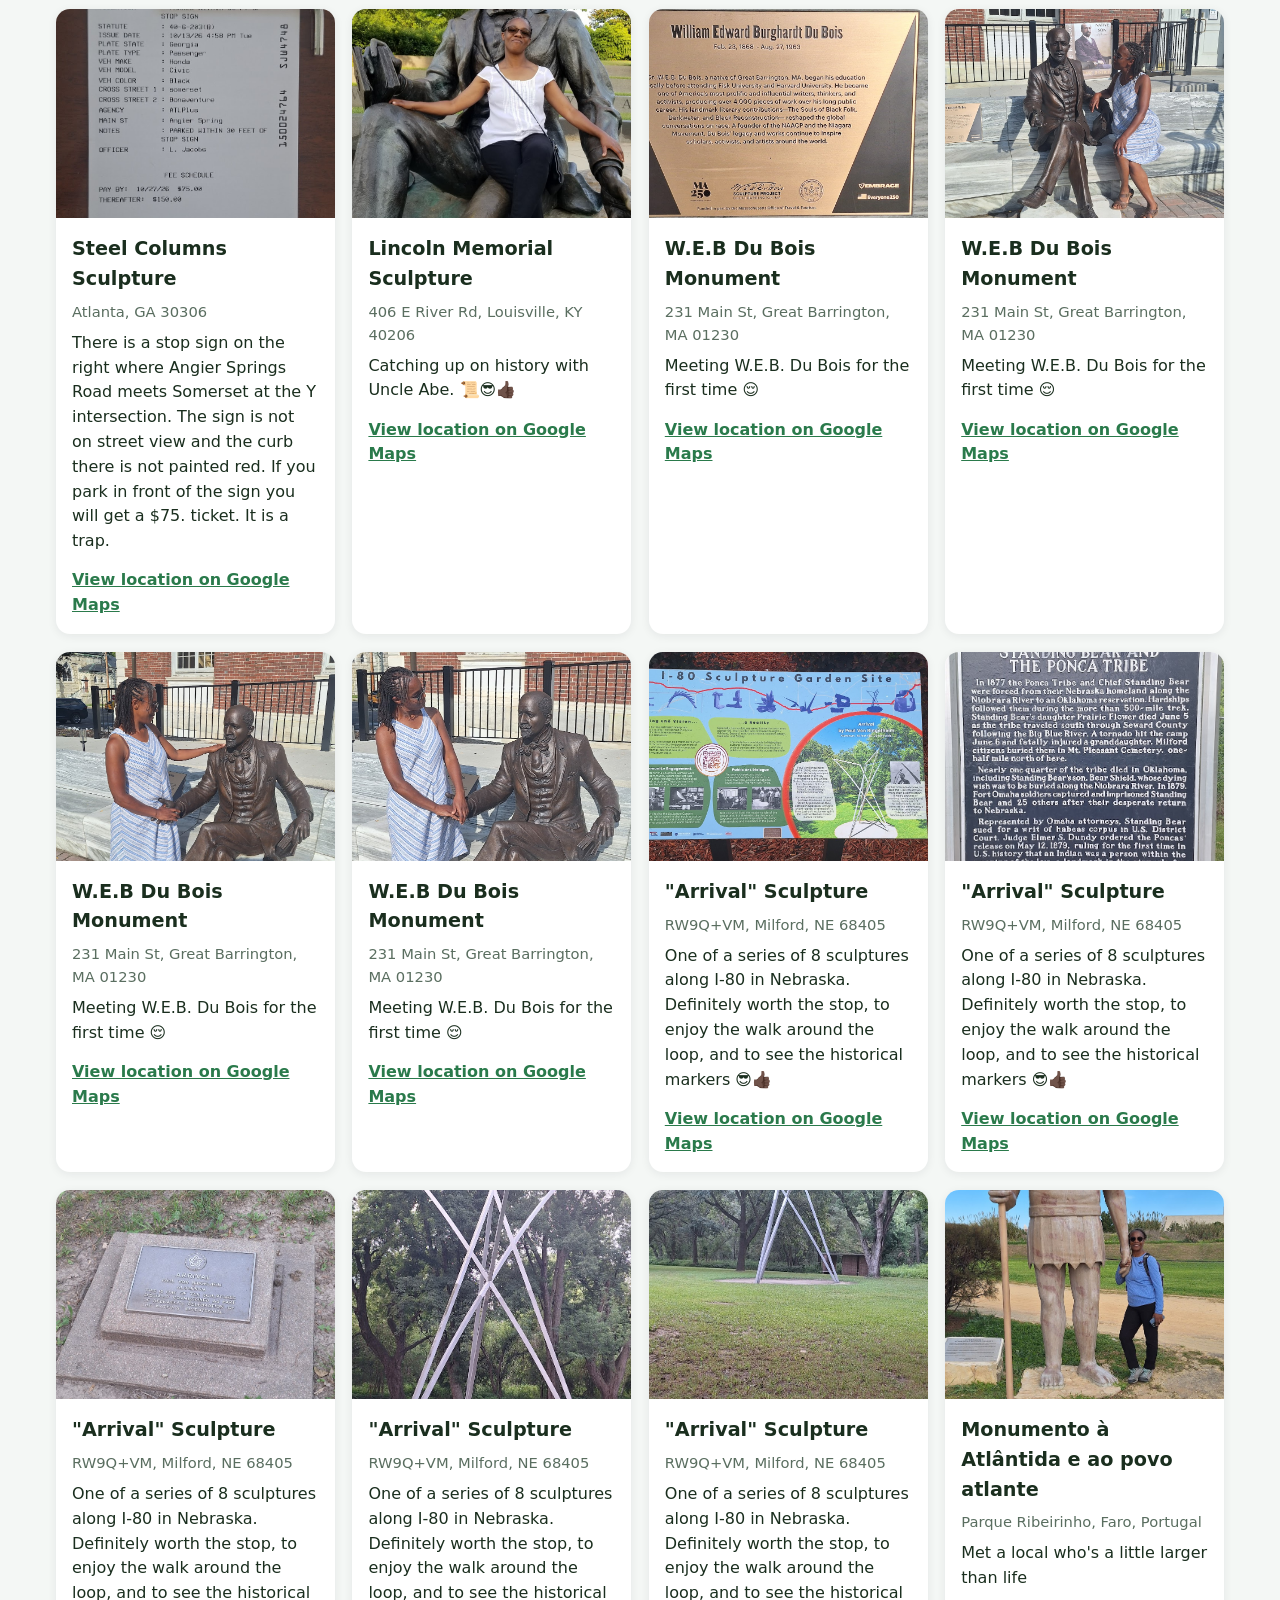
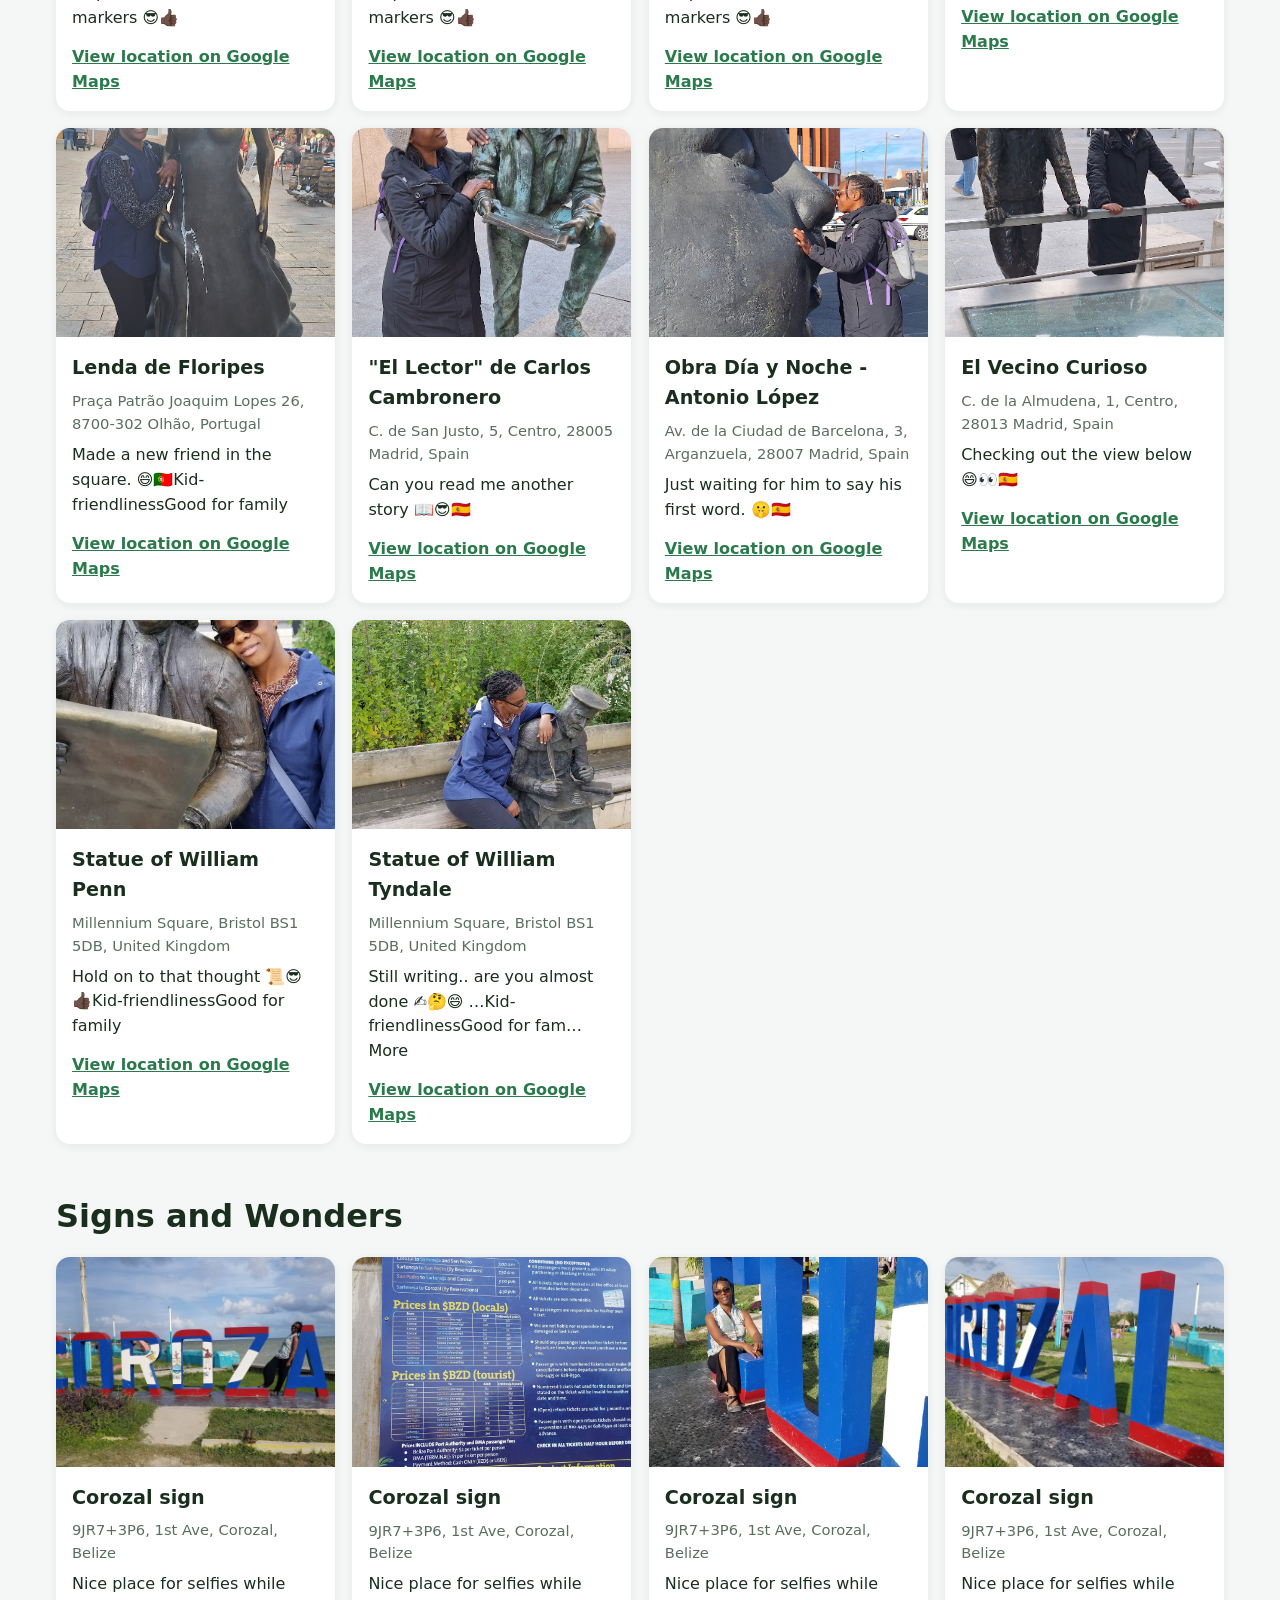
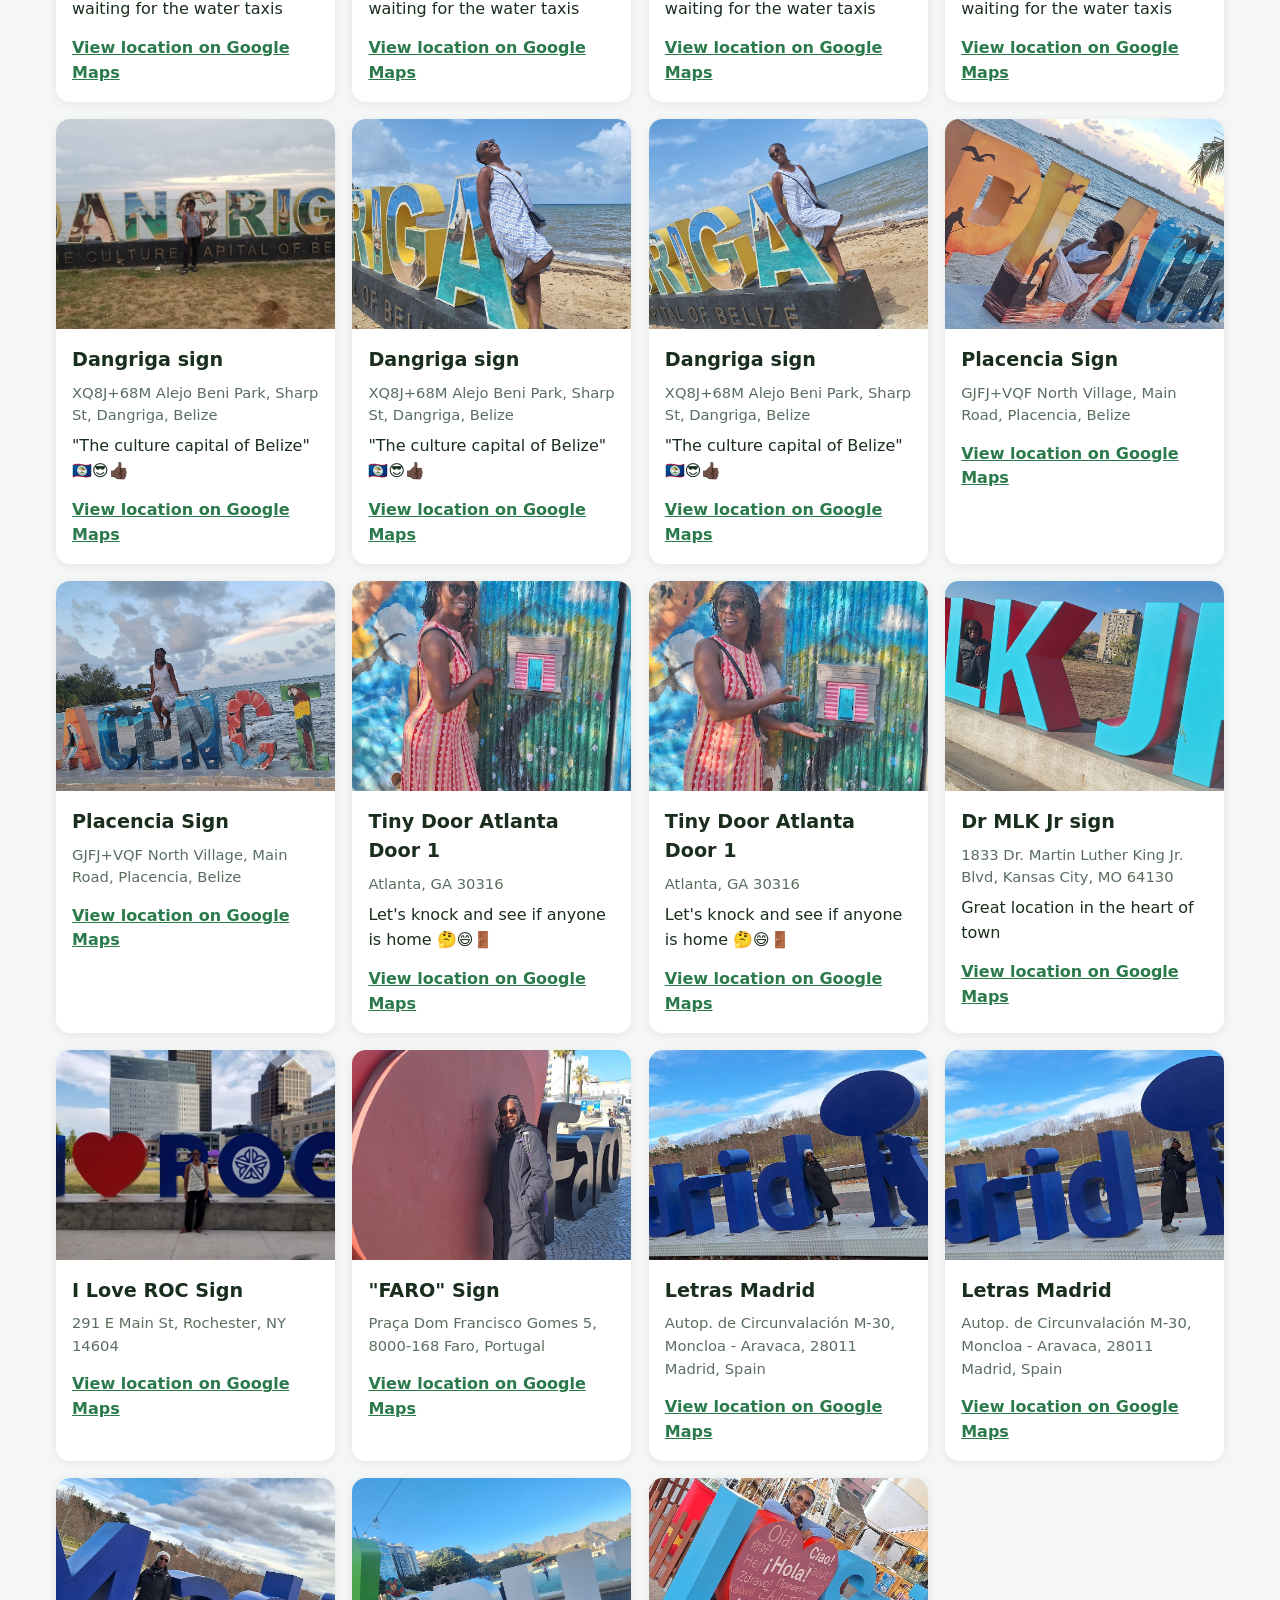
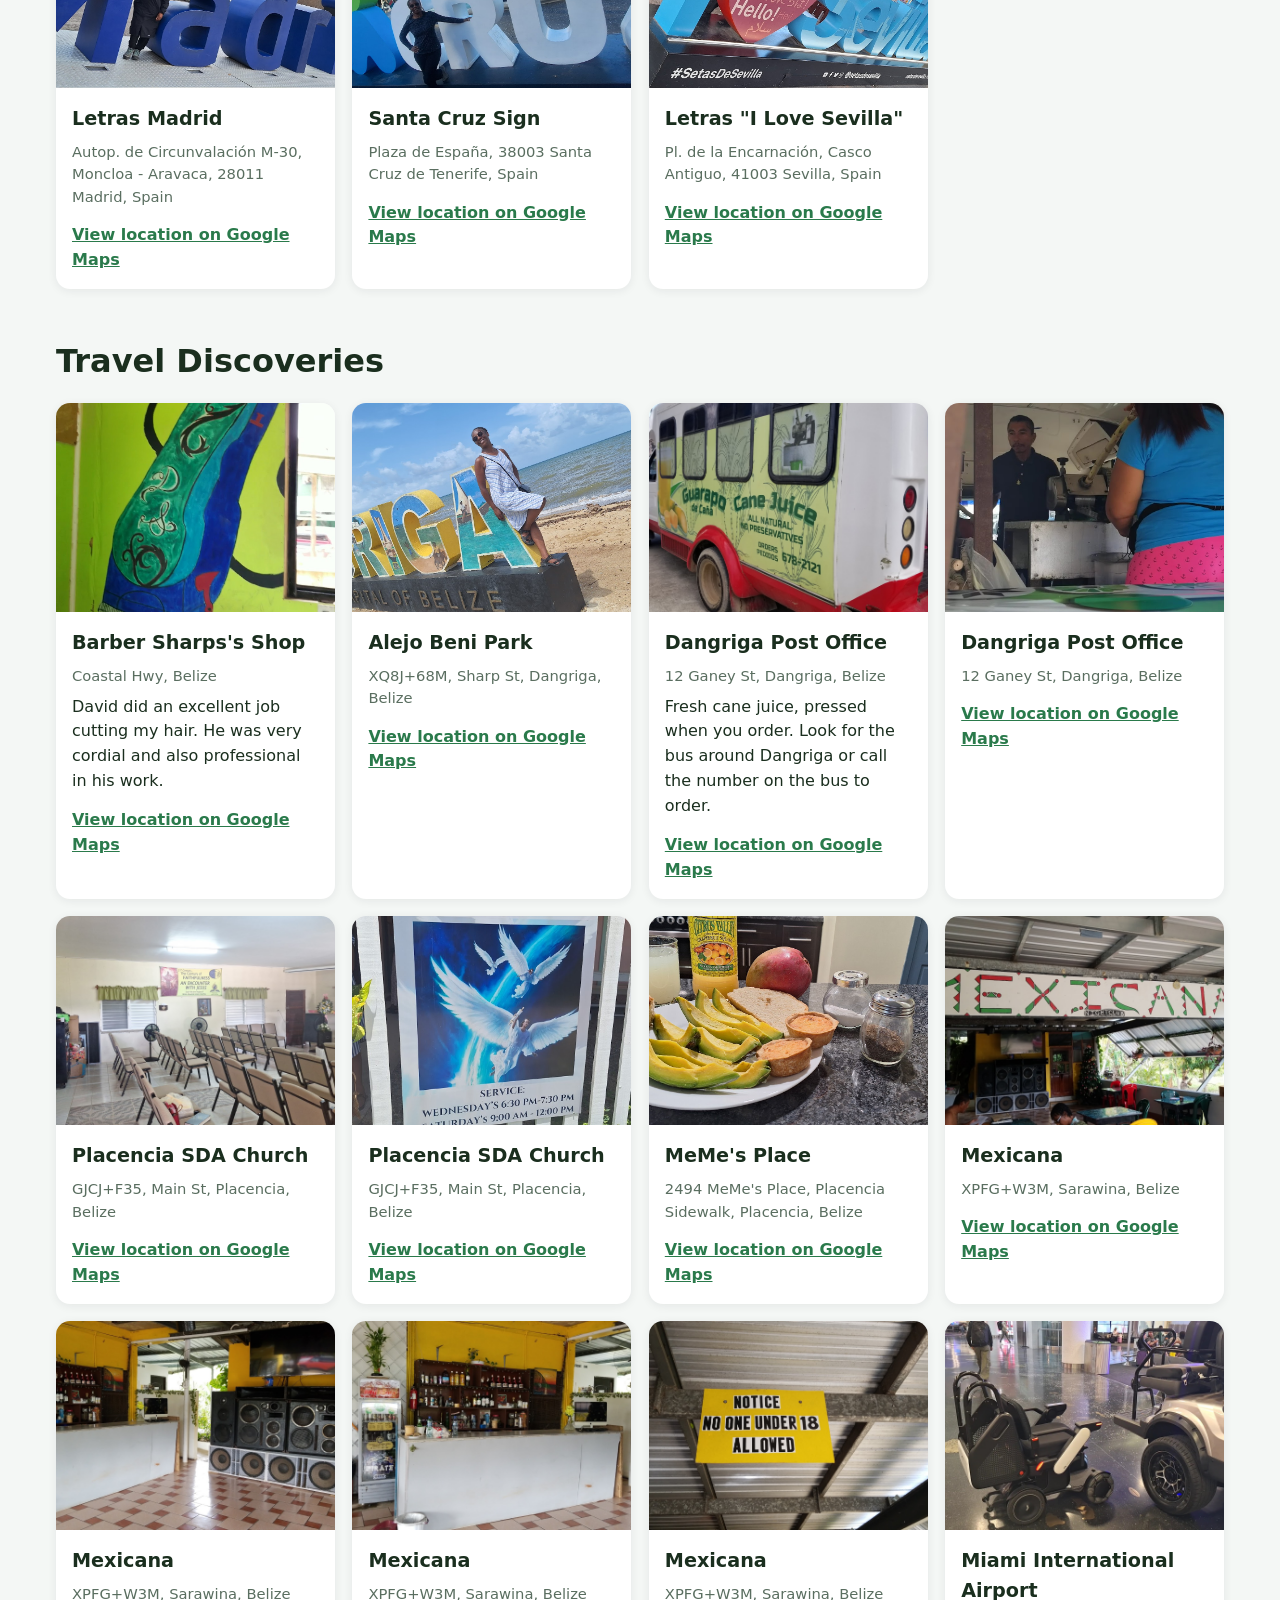
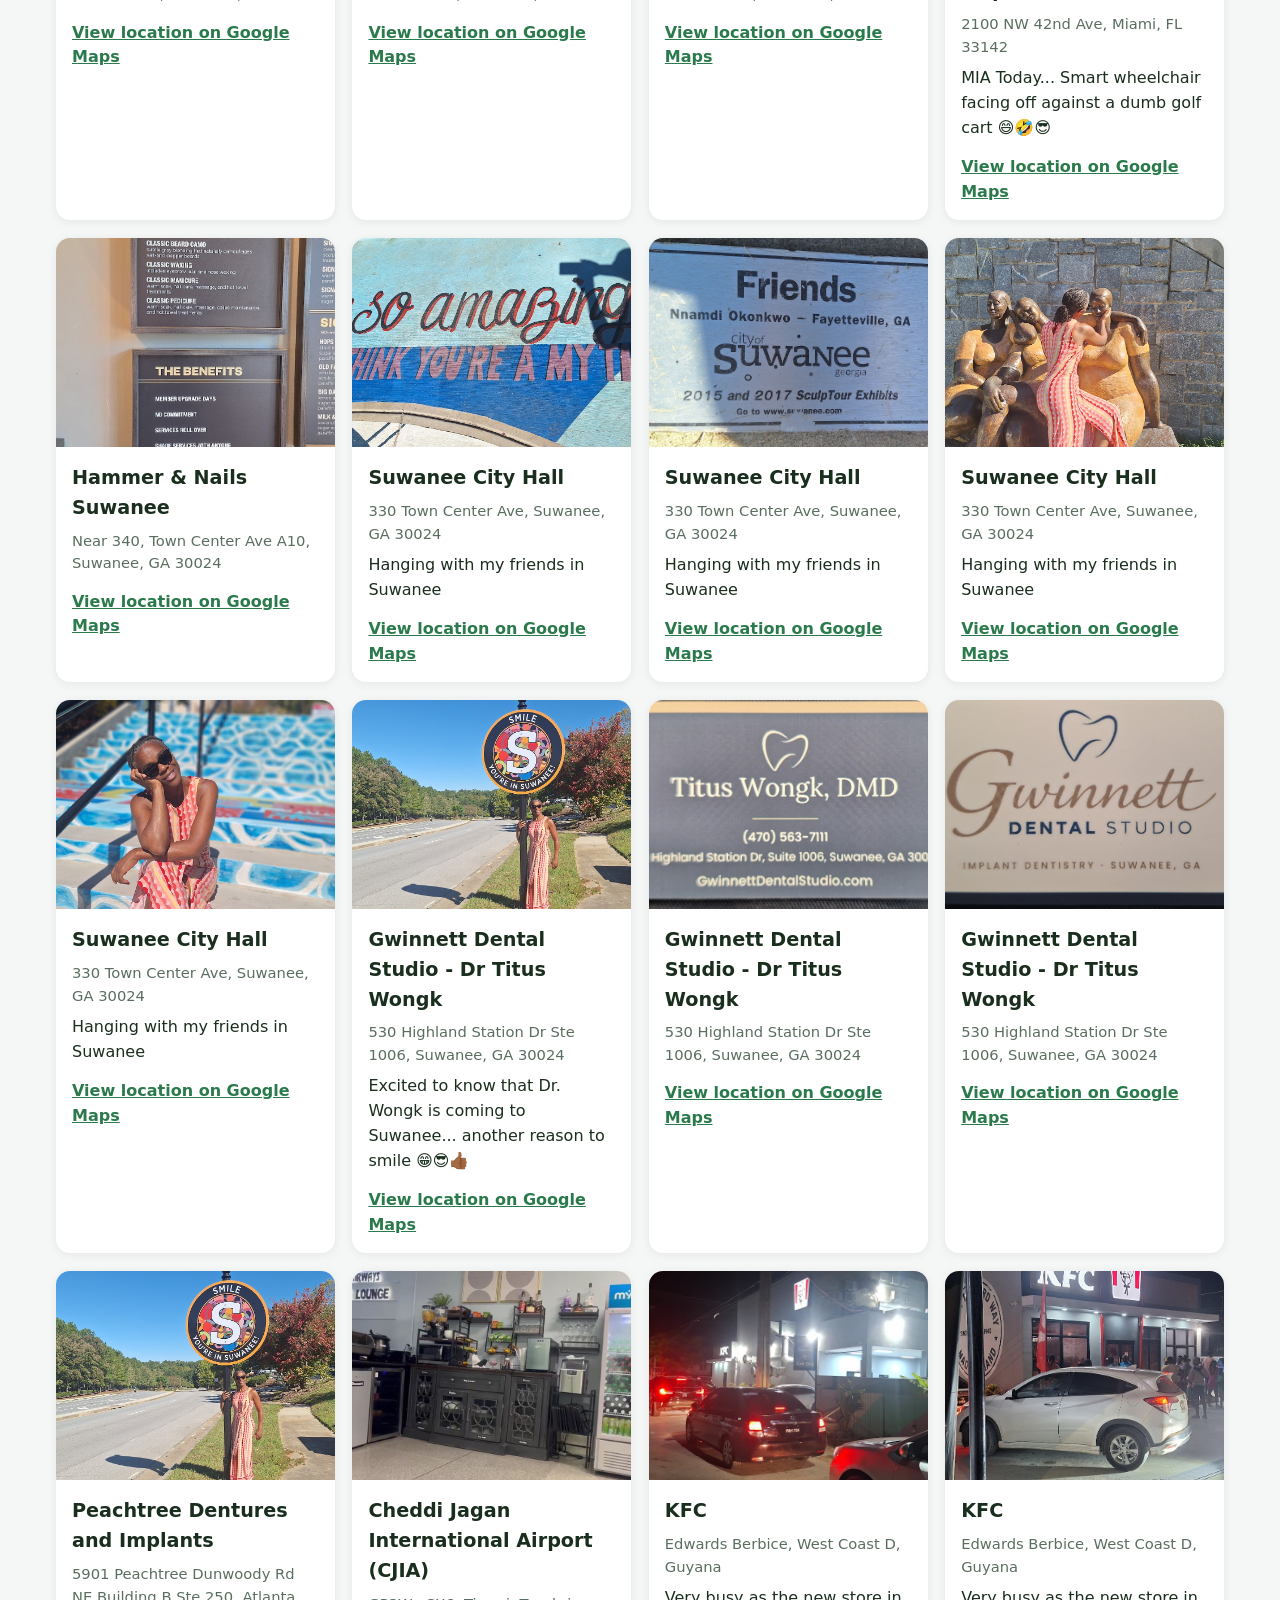
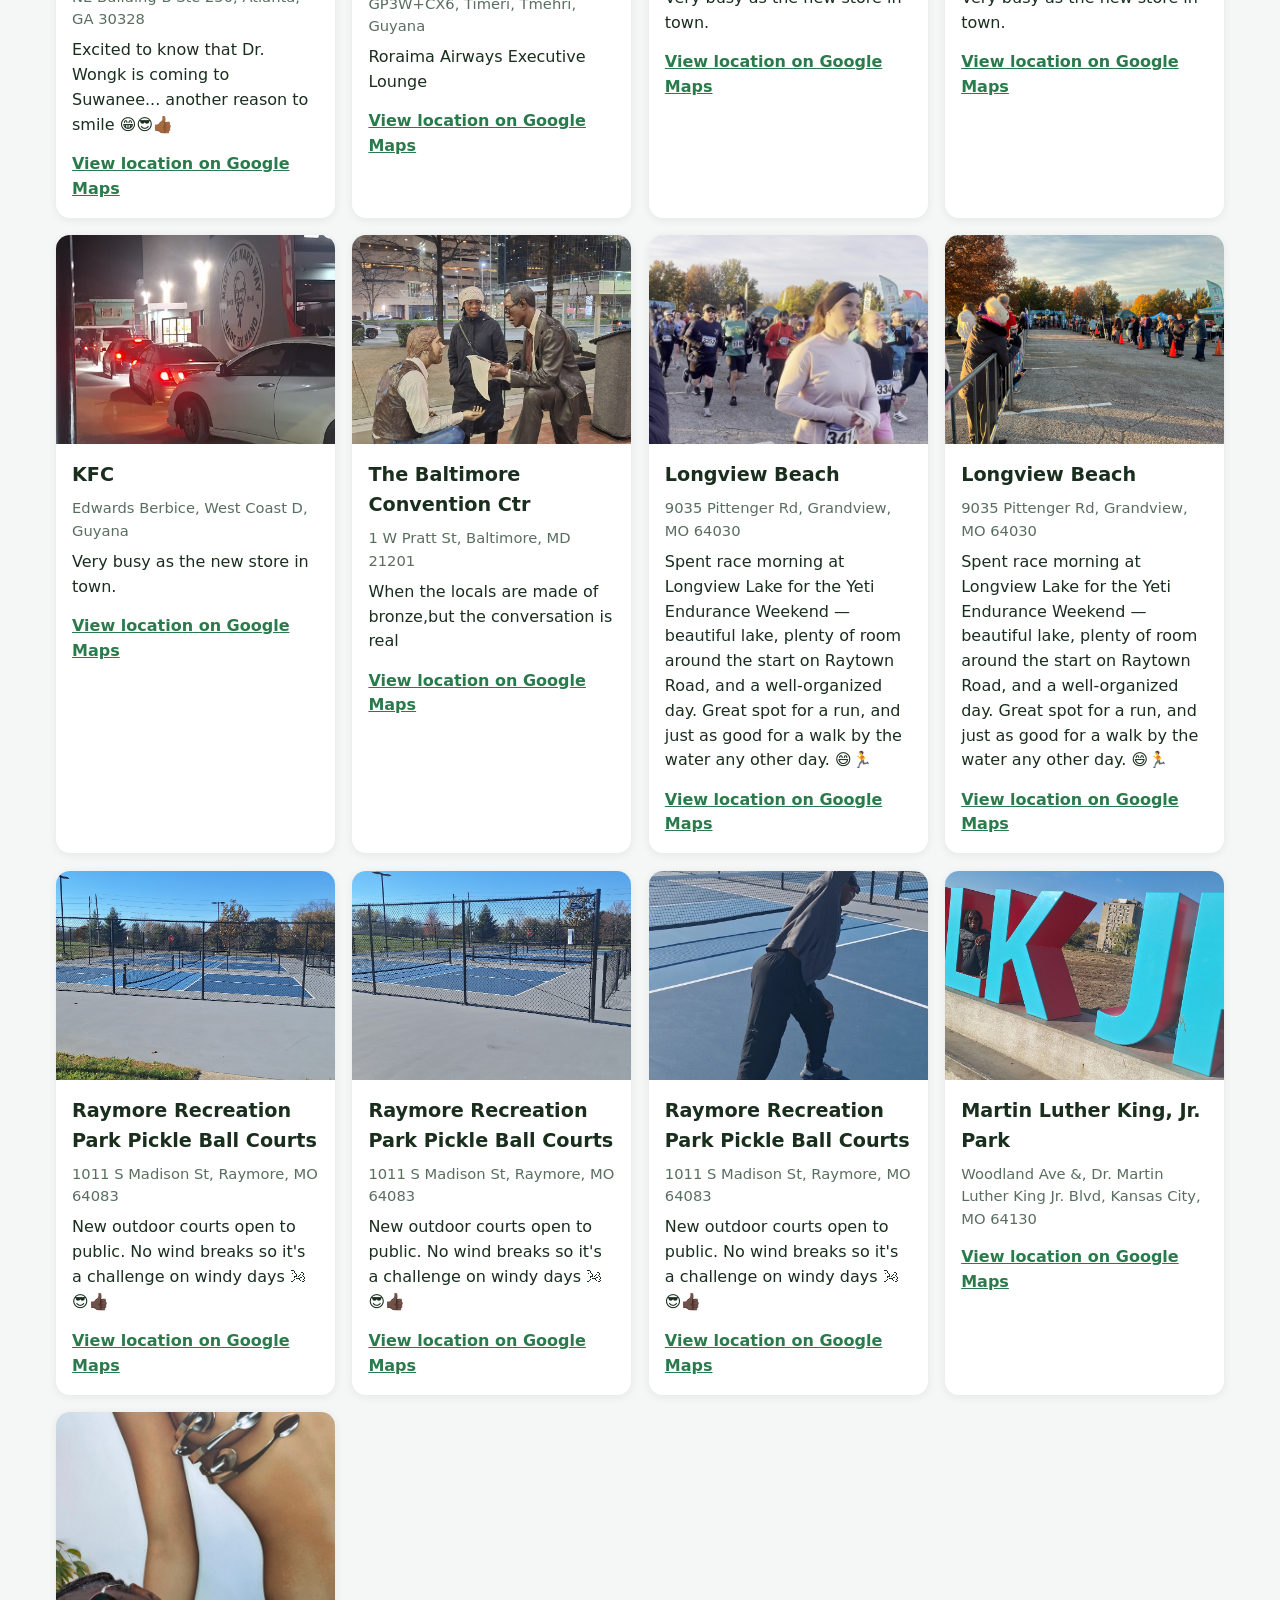
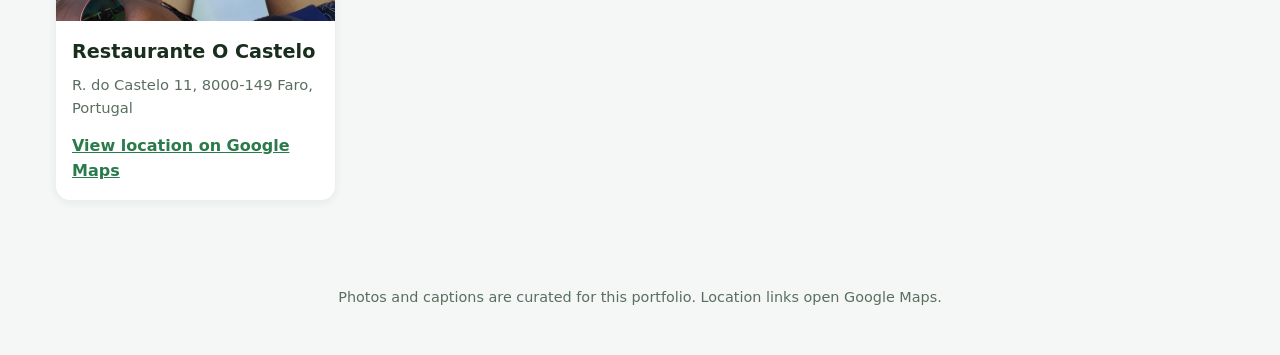
==== commit eb9f0913: "Review and publish generated gallery Co-authored-by: Copilot App <223556219+Copilot@users.noreply.gi" ====
--- a/index.html
+++ b/index.html
@@ -15,7 +15,7 @@
 </head>
 <body>
 <header class="hero">
-  <img class="profile-avatar" src="https://lh3.googleusercontent.com/a-/ALV-UjVYVIkcfhjpvwHBjh4CRCGBfYFcAwky-aN633ZvB7PXFvePnV8=s96-c" alt="Quest For Signs Of Life" width="80" height="80">
+  <img class="profile-avatar" src="images/profile-avatar.png" alt="Quest For Signs Of Life" width="80" height="80">
   <h1>Quest For Signs Of Life</h1>
   <p>Seeking signs. Striking poses. Collecting stories. 🌍📸 I take landmarks personally, statues figuratively, and scenic routes seriously. Just following the signs wherever they lead.</p>
   <p class="profile-link"><a href="https://maps.app.goo.gl/fho6S7iKjvquva9W6" target="_blank" rel="noopener noreferrer">View on Google Maps</a></p>
@@ -43,7 +43,6 @@
     <p class="location">Parque Ribeirinho, Faro, Portugal</p>
     <p class="caption">Met a local who&#x27;s a little larger than life</p>
     <a class="map-link" href="https://www.google.com/maps/search/?api=1&amp;query=Monumento%20%C3%A0%20Atl%C3%A2ntida%20e%20ao%20povo%20atlante%20Parque%20Ribeirinho%2C%20Faro%2C%20Portugal" target="_blank" rel="noopener noreferrer">View location on Google Maps</a>
-    
   </div>
 </article><article class="card" id="obra-d-a-y-noche---antonio-l-pez" data-title="obra día y noche - antonio lópez" data-location="av. de la ciudad de barcelona, 3, arganzuela, 28007 madrid, spain" data-location-sort="spain|28007|28007 madrid" data-order="5">
   <img src="images/public-art-sculptures/obra-d-a-y-noche---antonio-l-pez.jpg" alt="Obra Día y Noche - Antonio López" loading="lazy" class="lb-trigger">
@@ -52,7 +51,6 @@
     <p class="location">Av. de la Ciudad de Barcelona, 3, Arganzuela, 28007 Madrid, Spain</p>
     <p class="caption">Just waiting for him to say his first word. 🤫🇪🇸</p>
     <a class="map-link" href="https://www.google.com/maps/search/?api=1&amp;query=Obra%20D%C3%ADa%20y%20Noche%20-%20Antonio%20L%C3%B3pez%20Av.%20de%20la%20Ciudad%20de%20Barcelona%2C%203%2C%20Arganzuela%2C%2028007%20Madrid%2C%20Spain" target="_blank" rel="noopener noreferrer">View location on Google Maps</a>
-    
   </div>
 </article><article class="card" id="lincoln-memorial-sculpture" data-title="lincoln memorial sculpture" data-location="406 e river rd, louisville, ky 40206" data-location-sort="ky 40206|40206|louisville" data-order="6">
   <img src="images/public-art-sculptures/lincoln-memorial-sculpture.jpg" alt="Lincoln Memorial Sculpture" loading="lazy" class="lb-trigger">
@@ -61,7 +59,6 @@
     <p class="location">406 E River Rd, Louisville, KY 40206</p>
     <p class="caption">Catching up on history with Uncle Abe. 📜😎👍🏿</p>
     <a class="map-link" href="https://www.google.com/maps/search/?api=1&amp;query=Lincoln%20Memorial%20Sculpture%20406%20E%20River%20Rd%2C%20Louisville%2C%20KY%2040206" target="_blank" rel="noopener noreferrer">View location on Google Maps</a>
-    
   </div>
 </article><article class="card" id="arrival-sculpture" data-title="&quot;arrival&quot; sculpture" data-location="rw9q+vm, milford, ne 68405" data-location-sort="ne 68405|68405|milford" data-order="11">
   <img src="images/public-art-sculptures/arrival-sculpture.jpg" alt="&quot;Arrival&quot; Sculpture" loading="lazy" class="lb-trigger">
@@ -70,7 +67,6 @@
     <p class="location">RW9Q+VM, Milford, NE 68405</p>
     <p class="caption">One of a series of 8 sculptures along I-80 in Nebraska.  Definitely worth the stop, to enjoy the walk around the loop, and to see the historical markers 😎👍🏿</p>
     <a class="map-link" href="https://www.google.com/maps/search/?api=1&amp;query=%22Arrival%22%20Sculpture%20RW9Q%2BVM%2C%20Milford%2C%20NE%2068405" target="_blank" rel="noopener noreferrer">View location on Google Maps</a>
-    
   </div>
 </article><article class="card" id="arrival-sculpture-2" data-title="&quot;arrival&quot; sculpture" data-location="rw9q+vm, milford, ne 68405" data-location-sort="ne 68405|68405|milford" data-order="12">
   <img src="images/public-art-sculptures/arrival-sculpture-2.jpg" alt="&quot;Arrival&quot; Sculpture" loading="lazy" class="lb-trigger">
@@ -79,7 +75,6 @@
     <p class="location">RW9Q+VM, Milford, NE 68405</p>
     <p class="caption">One of a series of 8 sculptures along I-80 in Nebraska.  Definitely worth the stop, to enjoy the walk around the loop, and to see the historical markers 😎👍🏿</p>
     <a class="map-link" href="https://www.google.com/maps/search/?api=1&amp;query=%22Arrival%22%20Sculpture%20RW9Q%2BVM%2C%20Milford%2C%20NE%2068405" target="_blank" rel="noopener noreferrer">View location on Google Maps</a>
-    
   </div>
 </article><article class="card" id="arrival-sculpture-3" data-title="&quot;arrival&quot; sculpture" data-location="rw9q+vm, milford, ne 68405" data-location-sort="ne 68405|68405|milford" data-order="14">
   <img src="images/public-art-sculptures/arrival-sculpture-3.jpg" alt="&quot;Arrival&quot; Sculpture" loading="lazy" class="lb-trigger">
@@ -88,7 +83,6 @@
     <p class="location">RW9Q+VM, Milford, NE 68405</p>
     <p class="caption">One of a series of 8 sculptures along I-80 in Nebraska.  Definitely worth the stop, to enjoy the walk around the loop, and to see the historical markers 😎👍🏿</p>
     <a class="map-link" href="https://www.google.com/maps/search/?api=1&amp;query=%22Arrival%22%20Sculpture%20RW9Q%2BVM%2C%20Milford%2C%20NE%2068405" target="_blank" rel="noopener noreferrer">View location on Google Maps</a>
-    
   </div>
 </article><article class="card" id="arrival-sculpture-4" data-title="&quot;arrival&quot; sculpture" data-location="rw9q+vm, milford, ne 68405" data-location-sort="ne 68405|68405|milford" data-order="15">
   <img src="images/public-art-sculptures/arrival-sculpture-4.jpg" alt="&quot;Arrival&quot; Sculpture" loading="lazy" class="lb-trigger">
@@ -97,7 +91,6 @@
     <p class="location">RW9Q+VM, Milford, NE 68405</p>
     <p class="caption">One of a series of 8 sculptures along I-80 in Nebraska.  Definitely worth the stop, to enjoy the walk around the loop, and to see the historical markers 😎👍🏿</p>
     <a class="map-link" href="https://www.google.com/maps/search/?api=1&amp;query=%22Arrival%22%20Sculpture%20RW9Q%2BVM%2C%20Milford%2C%20NE%2068405" target="_blank" rel="noopener noreferrer">View location on Google Maps</a>
-    
   </div>
 </article><article class="card" id="arrival-sculpture-5" data-title="&quot;arrival&quot; sculpture" data-location="rw9q+vm, milford, ne 68405" data-location-sort="ne 68405|68405|milford" data-order="16">
   <img src="images/public-art-sculptures/arrival-sculpture-5.jpg" alt="&quot;Arrival&quot; Sculpture" loading="lazy" class="lb-trigger">
@@ -106,7 +99,6 @@
     <p class="location">RW9Q+VM, Milford, NE 68405</p>
     <p class="caption">One of a series of 8 sculptures along I-80 in Nebraska.  Definitely worth the stop, to enjoy the walk around the loop, and to see the historical markers 😎👍🏿</p>
     <a class="map-link" href="https://www.google.com/maps/search/?api=1&amp;query=%22Arrival%22%20Sculpture%20RW9Q%2BVM%2C%20Milford%2C%20NE%2068405" target="_blank" rel="noopener noreferrer">View location on Google Maps</a>
-    
   </div>
 </article><article class="card" id="fulcrum-i-sculpture" data-title="&quot;fulcrum i&quot; sculpture" data-location="3913 savannah square st nw, suwanee, ga 30024" data-location-sort="ga 30024|30024|suwanee" data-order="19">
   <img src="images/public-art-sculptures/fulcrum-i-sculpture.jpg" alt="&quot;Fulcrum I&quot; Sculpture" loading="lazy" class="lb-trigger">
@@ -115,7 +107,6 @@
     <p class="location">3913 Savannah Square St NW, Suwanee, GA 30024</p>
     <p class="caption">Just one of many amazing pieces around Suwanee city hall 😎👍🏿</p>
     <a class="map-link" href="https://www.google.com/maps/search/?api=1&amp;query=%22Fulcrum%20I%22%20Sculpture%203913%20Savannah%20Square%20St%20NW%2C%20Suwanee%2C%20GA%2030024" target="_blank" rel="noopener noreferrer">View location on Google Maps</a>
-    
   </div>
 </article><article class="card" id="fulcrum-i-sculpture-2" data-title="&quot;fulcrum i&quot; sculpture" data-location="3913 savannah square st nw, suwanee, ga 30024" data-location-sort="ga 30024|30024|suwanee" data-order="20">
   <img src="images/public-art-sculptures/fulcrum-i-sculpture-2.jpg" alt="&quot;Fulcrum I&quot; Sculpture" loading="lazy" class="lb-trigger">
@@ -124,7 +115,6 @@
     <p class="location">3913 Savannah Square St NW, Suwanee, GA 30024</p>
     <p class="caption">Trying to get a little leverage out of this pose. 😄📸 #QuestForSignsOfLife</p>
     <a class="map-link" href="https://www.google.com/maps/search/?api=1&amp;query=%22Fulcrum%20I%22%20Sculpture%203913%20Savannah%20Square%20St%20NW%2C%20Suwanee%2C%20GA%2030024" target="_blank" rel="noopener noreferrer">View location on Google Maps</a>
-    
   </div>
 </article><article class="card" id="friends-sculpture" data-title="&quot;friends&quot; sculpture" data-location="330 town center ave, suwanee, ga 30024" data-location-sort="ga 30024|30024|suwanee" data-order="22">
   <img src="images/public-art-sculptures/friends-sculpture.jpg" alt="&quot;Friends&quot; Sculpture" loading="lazy" class="lb-trigger">
@@ -133,7 +123,6 @@
     <p class="location">330 Town Center Ave, Suwanee, GA 30024</p>
     <p class="caption">Hanging with my friends in Suwanee</p>
     <a class="map-link" href="https://www.google.com/maps/search/?api=1&amp;query=%22Friends%22%20Sculpture%20330%20Town%20Center%20Ave%2C%20Suwanee%2C%20GA%2030024" target="_blank" rel="noopener noreferrer">View location on Google Maps</a>
-    
   </div>
 </article><article class="card" id="friends-sculpture-2" data-title="&quot;friends&quot; sculpture" data-location="330 town center ave, suwanee, ga 30024" data-location-sort="ga 30024|30024|suwanee" data-order="23">
   <img src="images/public-art-sculptures/friends-sculpture-2.jpg" alt="&quot;Friends&quot; Sculpture" loading="lazy" class="lb-trigger">
@@ -142,7 +131,6 @@
     <p class="location">330 Town Center Ave, Suwanee, GA 30024</p>
     <p class="caption">www.suwanee.com</p>
     <a class="map-link" href="https://www.google.com/maps/search/?api=1&amp;query=%22Friends%22%20Sculpture%20330%20Town%20Center%20Ave%2C%20Suwanee%2C%20GA%2030024" target="_blank" rel="noopener noreferrer">View location on Google Maps</a>
-    
   </div>
 </article><article class="card" id="steel-columns-sculpture" data-title="steel columns sculpture" data-location="atlanta, ga 30306" data-location-sort="ga 30306|30306|atlanta" data-order="32">
   <img src="images/public-art-sculptures/steel-columns-sculpture.jpg" alt="Steel Columns Sculpture" loading="lazy" class="lb-trigger">
@@ -151,7 +139,6 @@
     <p class="location">Atlanta, GA 30306</p>
     <p class="caption">There is a stop sign on the right where Angier Springs Road meets Somerset at the Y intersection.  The sign is not on street view and the curb there is not painted red.  If you park in front of the sign you will get a $75. ticket.   It is a trap.</p>
     <a class="map-link" href="https://www.google.com/maps/search/?api=1&amp;query=Steel%20Columns%20Sculpture%20Atlanta%2C%20GA%2030306" target="_blank" rel="noopener noreferrer">View location on Google Maps</a>
-    
   </div>
 </article><article class="card" id="w-e-b-du-bois-monument" data-title="w.e.b du bois monument" data-location="231 main st, great barrington, ma 01230" data-location-sort="ma 01230|01230|great barrington" data-order="33">
   <img src="images/public-art-sculptures/w-e-b-du-bois-monument.jpg" alt="W.E.B Du Bois Monument" loading="lazy" class="lb-trigger">
@@ -160,7 +147,6 @@
     <p class="location">231 Main St, Great Barrington, MA 01230</p>
     <p class="caption">Meeting W.E.B. Du Bois for the first time 😌</p>
     <a class="map-link" href="https://www.google.com/maps/search/?api=1&amp;query=W.E.B%20Du%20Bois%20Monument%20231%20Main%20St%2C%20Great%20Barrington%2C%20MA%2001230" target="_blank" rel="noopener noreferrer">View location on Google Maps</a>
-    
   </div>
 </article><article class="card" id="w-e-b-du-bois-monument-2" data-title="w.e.b du bois monument" data-location="231 main st, great barrington, ma 01230" data-location-sort="ma 01230|01230|great barrington" data-order="34">
   <img src="images/public-art-sculptures/w-e-b-du-bois-monument-2.jpg" alt="W.E.B Du Bois Monument" loading="lazy" class="lb-trigger">
@@ -169,7 +155,6 @@
     <p class="location">231 Main St, Great Barrington, MA 01230</p>
     <p class="caption">Meeting W.E.B. Du Bois for the first time 😌</p>
     <a class="map-link" href="https://www.google.com/maps/search/?api=1&amp;query=W.E.B%20Du%20Bois%20Monument%20231%20Main%20St%2C%20Great%20Barrington%2C%20MA%2001230" target="_blank" rel="noopener noreferrer">View location on Google Maps</a>
-    
   </div>
 </article><article class="card" id="the-mediator-sculpture" data-title="&quot;the mediator&quot; sculpture" data-location="3928 charleston market st nw, suwanee, ga 30024" data-location-sort="ga 30024|30024|suwanee" data-order="64">
   <img src="images/public-art-sculptures/the-mediator-sculpture.jpg" alt="&quot;The Mediator&quot; Sculpture" loading="lazy" class="lb-trigger">
@@ -178,7 +163,6 @@
     <p class="location">3928 Charleston Market St NW, Suwanee, GA 30024</p>
     <p class="caption">Must stay flexible and keep it balanced ☯️😎👍🏿</p>
     <a class="map-link" href="https://www.google.com/maps/search/?api=1&amp;query=%22The%20Mediator%22%20Sculpture%203928%20Charleston%20Market%20St%20NW%2C%20Suwanee%2C%20GA%2030024" target="_blank" rel="noopener noreferrer">View location on Google Maps</a>
-    
   </div>
 </article><article class="card" id="the-mediator-sculpture-2" data-title="&quot;the mediator&quot; sculpture" data-location="3928 charleston market st nw, suwanee, ga 30024" data-location-sort="ga 30024|30024|suwanee" data-order="65">
   <img src="images/public-art-sculptures/the-mediator-sculpture-2.jpg" alt="&quot;The Mediator&quot; Sculpture" loading="lazy" class="lb-trigger">
@@ -187,7 +171,6 @@
     <p class="location">3928 Charleston Market St NW, Suwanee, GA 30024</p>
     <p class="caption">Must stay flexible and keep it balanced ☯️😎👍🏿</p>
     <a class="map-link" href="https://www.google.com/maps/search/?api=1&amp;query=%22The%20Mediator%22%20Sculpture%203928%20Charleston%20Market%20St%20NW%2C%20Suwanee%2C%20GA%2030024" target="_blank" rel="noopener noreferrer">View location on Google Maps</a>
-    
   </div>
 </article><article class="card" id="the-mediator-sculpture-3" data-title="&quot;the mediator&quot; sculpture" data-location="3928 charleston market st nw, suwanee, ga 30024" data-location-sort="ga 30024|30024|suwanee" data-order="66">
   <img src="images/public-art-sculptures/the-mediator-sculpture-3.jpg" alt="&quot;The Mediator&quot; Sculpture" loading="lazy" class="lb-trigger">
@@ -196,7 +179,6 @@
     <p class="location">3928 Charleston Market St NW, Suwanee, GA 30024</p>
     <p class="caption">Must stay flexible and keep it balanced ☯️😎👍🏿</p>
     <a class="map-link" href="https://www.google.com/maps/search/?api=1&amp;query=%22The%20Mediator%22%20Sculpture%203928%20Charleston%20Market%20St%20NW%2C%20Suwanee%2C%20GA%2030024" target="_blank" rel="noopener noreferrer">View location on Google Maps</a>
-    
   </div>
 </article><article class="card" id="the-mediator-sculpture-4" data-title="&quot;the mediator&quot; sculpture" data-location="3928 charleston market st nw, suwanee, ga 30024" data-location-sort="ga 30024|30024|suwanee" data-order="67">
   <img src="images/public-art-sculptures/the-mediator-sculpture-4.jpg" alt="&quot;The Mediator&quot; Sculpture" loading="lazy" class="lb-trigger">
@@ -205,7 +187,6 @@
     <p class="location">3928 Charleston Market St NW, Suwanee, GA 30024</p>
     <p class="caption">Must stay flexible and keep it balanced ☯️😎👍🏿</p>
     <a class="map-link" href="https://www.google.com/maps/search/?api=1&amp;query=%22The%20Mediator%22%20Sculpture%203928%20Charleston%20Market%20St%20NW%2C%20Suwanee%2C%20GA%2030024" target="_blank" rel="noopener noreferrer">View location on Google Maps</a>
-    
   </div>
 </article><article class="card" id="statue-of-william-penn" data-title="statue of william penn" data-location="millennium square, bristol bs1 5db, united kingdom" data-location-sort="united kingdom||bristol bs1 5db" data-order="68">
   <img src="images/public-art-sculptures/statue-of-william-penn.jpg" alt="Statue of William Penn" loading="lazy" class="lb-trigger">
@@ -214,7 +195,6 @@
     <p class="location">Millennium Square, Bristol BS1 5DB, United Kingdom</p>
     <p class="caption">Hold on to that thought 📜😎👍🏿Kid-friendlinessGood for family</p>
     <a class="map-link" href="https://www.google.com/maps/search/?api=1&amp;query=Statue%20of%20William%20Penn%20Millennium%20Square%2C%20Bristol%20BS1%205DB%2C%20United%20Kingdom" target="_blank" rel="noopener noreferrer">View location on Google Maps</a>
-    
   </div>
 </article><article class="card" id="statue-of-william-tyndale" data-title="statue of william tyndale" data-location="millennium square, bristol bs1 5db, united kingdom" data-location-sort="united kingdom||bristol bs1 5db" data-order="69">
   <img src="images/public-art-sculptures/statue-of-william-tyndale.jpg" alt="Statue of William Tyndale" loading="lazy" class="lb-trigger">
@@ -223,7 +203,6 @@
     <p class="location">Millennium Square, Bristol BS1 5DB, United Kingdom</p>
     <p class="caption">Still writing.. are you almost done ✍️🤔😄 …Kid-friendlinessGood for fam… More</p>
     <a class="map-link" href="https://www.google.com/maps/search/?api=1&amp;query=Statue%20of%20William%20Tyndale%20Millennium%20Square%2C%20Bristol%20BS1%205DB%2C%20United%20Kingdom" target="_blank" rel="noopener noreferrer">View location on Google Maps</a>
-    
   </div>
 </article><article class="card" id="el-lector-de-carlos-cambronero" data-title="&quot;el lector&quot; de carlos cambronero" data-location="c. de san justo, 5, centro, 28005 madrid, spain" data-location-sort="spain|28005|28005 madrid" data-order="70">
   <img src="images/public-art-sculptures/el-lector-de-carlos-cambronero.jpg" alt="&quot;El Lector&quot; de Carlos Cambronero" loading="lazy" class="lb-trigger">
@@ -232,7 +211,6 @@
     <p class="location">C. de San Justo, 5, Centro, 28005 Madrid, Spain</p>
     <p class="caption">Can you read me another story 📖😎🇪🇸</p>
     <a class="map-link" href="https://www.google.com/maps/search/?api=1&amp;query=%22El%20Lector%22%20de%20Carlos%20Cambronero%20C.%20de%20San%20Justo%2C%205%2C%20Centro%2C%2028005%20Madrid%2C%20Spain" target="_blank" rel="noopener noreferrer">View location on Google Maps</a>
-    
   </div>
 </article><article class="card" id="el-vecino-curioso" data-title="el vecino curioso" data-location="c. de la almudena, 1, centro, 28013 madrid, spain" data-location-sort="spain|28013|28013 madrid" data-order="71">
   <img src="images/public-art-sculptures/el-vecino-curioso.jpg" alt="El Vecino Curioso" loading="lazy" class="lb-trigger">
@@ -241,7 +219,6 @@
     <p class="location">C. de la Almudena, 1, Centro, 28013 Madrid, Spain</p>
     <p class="caption">Checking out the view below  😄👀🇪🇸</p>
     <a class="map-link" href="https://www.google.com/maps/search/?api=1&amp;query=El%20Vecino%20Curioso%20C.%20de%20la%20Almudena%2C%201%2C%20Centro%2C%2028013%20Madrid%2C%20Spain" target="_blank" rel="noopener noreferrer">View location on Google Maps</a>
-    
   </div>
 </article><article class="card" id="lenda-de-floripes" data-title="lenda de floripes" data-location="praça patrão joaquim lopes 26, 8700-302 olhão, portugal" data-location-sort="portugal|8700-302|8700-302 olhão" data-order="72">
   <img src="images/public-art-sculptures/lenda-de-floripes.jpg" alt="Lenda de Floripes" loading="lazy" class="lb-trigger">
@@ -250,25 +227,22 @@
     <p class="location">Praça Patrão Joaquim Lopes 26, 8700-302 Olhão, Portugal</p>
     <p class="caption">Made a new friend in the square. 😄🇵🇹Kid-friendlinessGood for family</p>
     <a class="map-link" href="https://www.google.com/maps/search/?api=1&amp;query=Lenda%20de%20Floripes%20Pra%C3%A7a%20Patr%C3%A3o%20Joaquim%20Lopes%2026%2C%208700-302%20Olh%C3%A3o%2C%20Portugal" target="_blank" rel="noopener noreferrer">View location on Google Maps</a>
-    
-  </div>
-</article><article class="card" id="w-e-b-du-bois-monument-3" data-title="w.e.b du bois monument" data-location="231 main st, great barrington, ma 01230" data-location-sort="ma 01230|01230|great barrington" data-order="74">
+  </div>
+</article><article class="card" id="w-e-b-du-bois-monument-3" data-title="w.e.b du bois monument" data-location="231 main st, great barrington, ma 01230" data-location-sort="ma 01230|01230|great barrington" data-order="73">
   <img src="images/public-art-sculptures/w-e-b-du-bois-monument-3.jpg" alt="W.E.B Du Bois Monument" loading="lazy" class="lb-trigger">
   <div class="card-body">
     <h3>W.E.B Du Bois Monument</h3>
     <p class="location">231 Main St, Great Barrington, MA 01230</p>
     <p class="caption">Meeting W.E.B. Du Bois for the first time 😌</p>
     <a class="map-link" href="https://www.google.com/maps/search/?api=1&amp;query=W.E.B%20Du%20Bois%20Monument%20231%20Main%20St%2C%20Great%20Barrington%2C%20MA%2001230" target="_blank" rel="noopener noreferrer">View location on Google Maps</a>
-    
-  </div>
-</article><article class="card" id="w-e-b-du-bois-monument-4" data-title="w.e.b du bois monument" data-location="231 main st, great barrington, ma 01230" data-location-sort="ma 01230|01230|great barrington" data-order="75">
+  </div>
+</article><article class="card" id="w-e-b-du-bois-monument-4" data-title="w.e.b du bois monument" data-location="231 main st, great barrington, ma 01230" data-location-sort="ma 01230|01230|great barrington" data-order="74">
   <img src="images/public-art-sculptures/w-e-b-du-bois-monument-4.jpg" alt="W.E.B Du Bois Monument" loading="lazy" class="lb-trigger">
   <div class="card-body">
     <h3>W.E.B Du Bois Monument</h3>
     <p class="location">231 Main St, Great Barrington, MA 01230</p>
     <p class="caption">Meeting W.E.B. Du Bois for the first time 😌</p>
     <a class="map-link" href="https://www.google.com/maps/search/?api=1&amp;query=W.E.B%20Du%20Bois%20Monument%20231%20Main%20St%2C%20Great%20Barrington%2C%20MA%2001230" target="_blank" rel="noopener noreferrer">View location on Google Maps</a>
-    
   </div>
 </article>
 </div>
@@ -282,7 +256,6 @@
     <p class="location">9JR7+3P6, 1st Ave, Corozal, Belize</p>
     <p class="caption">Nice place for selfies while waiting for the water taxis</p>
     <a class="map-link" href="https://www.google.com/maps/search/?api=1&amp;query=Corozal%20sign%209JR7%2B3P6%2C%201st%20Ave%2C%20Corozal%2C%20Belize" target="_blank" rel="noopener noreferrer">View location on Google Maps</a>
-    
   </div>
 </article><article class="card" id="corozal-sign-2" data-title="corozal sign" data-location="9jr7+3p6, 1st ave, corozal, belize" data-location-sort="belize||corozal" data-order="4">
   <img src="images/signs-and-wonders/corozal-sign-2.jpg" alt="Corozal sign" loading="lazy" class="lb-trigger">
@@ -291,16 +264,13 @@
     <p class="location">9JR7+3P6, 1st Ave, Corozal, Belize</p>
     <p class="caption">Nice place for selfies while waiting for the water taxis</p>
     <a class="map-link" href="https://www.google.com/maps/search/?api=1&amp;query=Corozal%20sign%209JR7%2B3P6%2C%201st%20Ave%2C%20Corozal%2C%20Belize" target="_blank" rel="noopener noreferrer">View location on Google Maps</a>
-    
   </div>
 </article><article class="card" id="i-love-roc-sign" data-title="i love roc sign" data-location="291 e main st, rochester, ny 14604" data-location-sort="ny 14604|14604|rochester" data-order="7">
   <img src="images/signs-and-wonders/i-love-roc-sign.jpg" alt="I Love ROC Sign" loading="lazy" class="lb-trigger">
   <div class="card-body">
     <h3>I Love ROC Sign</h3>
     <p class="location">291 E Main St, Rochester, NY 14604</p>
-    
     <a class="map-link" href="https://www.google.com/maps/search/?api=1&amp;query=I%20Love%20ROC%20Sign%20291%20E%20Main%20St%2C%20Rochester%2C%20NY%2014604" target="_blank" rel="noopener noreferrer">View location on Google Maps</a>
-    
   </div>
 </article><article class="card" id="corozal-sign-3" data-title="corozal sign" data-location="9jr7+3p6, 1st ave, corozal, belize" data-location-sort="belize||corozal" data-order="8">
   <img src="images/signs-and-wonders/corozal-sign-3.jpg" alt="Corozal sign" loading="lazy" class="lb-trigger">
@@ -309,7 +279,6 @@
     <p class="location">9JR7+3P6, 1st Ave, Corozal, Belize</p>
     <p class="caption">Nice place for selfies while waiting for the water taxis</p>
     <a class="map-link" href="https://www.google.com/maps/search/?api=1&amp;query=Corozal%20sign%209JR7%2B3P6%2C%201st%20Ave%2C%20Corozal%2C%20Belize" target="_blank" rel="noopener noreferrer">View location on Google Maps</a>
-    
   </div>
 </article><article class="card" id="corozal-sign-4" data-title="corozal sign" data-location="9jr7+3p6, 1st ave, corozal, belize" data-location-sort="belize||corozal" data-order="9">
   <img src="images/signs-and-wonders/corozal-sign-4.jpg" alt="Corozal sign" loading="lazy" class="lb-trigger">
@@ -318,7 +287,6 @@
     <p class="location">9JR7+3P6, 1st Ave, Corozal, Belize</p>
     <p class="caption">Nice place for selfies while waiting for the water taxis</p>
     <a class="map-link" href="https://www.google.com/maps/search/?api=1&amp;query=Corozal%20sign%209JR7%2B3P6%2C%201st%20Ave%2C%20Corozal%2C%20Belize" target="_blank" rel="noopener noreferrer">View location on Google Maps</a>
-    
   </div>
 </article><article class="card" id="dr-mlk-jr-sign" data-title="dr mlk jr sign" data-location="1833 dr. martin luther king jr. blvd, kansas city, mo 64130" data-location-sort="mo 64130|64130|kansas city" data-order="10">
   <img src="images/signs-and-wonders/dr-mlk-jr-sign.jpg" alt="Dr MLK Jr sign" loading="lazy" class="lb-trigger">
@@ -327,7 +295,6 @@
     <p class="location">1833 Dr. Martin Luther King Jr. Blvd, Kansas City, MO 64130</p>
     <p class="caption">Great location in the heart of town</p>
     <a class="map-link" href="https://www.google.com/maps/search/?api=1&amp;query=Dr%20MLK%20Jr%20sign%201833%20Dr.%20Martin%20Luther%20King%20Jr.%20Blvd%2C%20Kansas%20City%2C%20MO%2064130" target="_blank" rel="noopener noreferrer">View location on Google Maps</a>
-    
   </div>
 </article><article class="card" id="dangriga-sign" data-title="dangriga sign" data-location="xq8j+68m alejo beni park, sharp st, dangriga, belize" data-location-sort="belize||dangriga" data-order="13">
   <img src="images/signs-and-wonders/dangriga-sign.jpg" alt="Dangriga sign" loading="lazy" class="lb-trigger">
@@ -336,7 +303,6 @@
     <p class="location">XQ8J+68M Alejo Beni Park, Sharp St, Dangriga, Belize</p>
     <p class="caption">&quot;The culture capital of Belize&quot;  🇧🇿😎👍🏿</p>
     <a class="map-link" href="https://www.google.com/maps/search/?api=1&amp;query=Dangriga%20sign%20XQ8J%2B68M%20Alejo%20Beni%20Park%2C%20Sharp%20St%2C%20Dangriga%2C%20Belize" target="_blank" rel="noopener noreferrer">View location on Google Maps</a>
-    
   </div>
 </article><article class="card" id="dangriga-sign-2" data-title="dangriga sign" data-location="xq8j+68m alejo beni park, sharp st, dangriga, belize" data-location-sort="belize||dangriga" data-order="17">
   <img src="images/signs-and-wonders/dangriga-sign-2.jpg" alt="Dangriga sign" loading="lazy" class="lb-trigger">
@@ -345,7 +311,6 @@
     <p class="location">XQ8J+68M Alejo Beni Park, Sharp St, Dangriga, Belize</p>
     <p class="caption">&quot;The culture capital of Belize&quot;  🇧🇿😎👍🏿</p>
     <a class="map-link" href="https://www.google.com/maps/search/?api=1&amp;query=Dangriga%20sign%20XQ8J%2B68M%20Alejo%20Beni%20Park%2C%20Sharp%20St%2C%20Dangriga%2C%20Belize" target="_blank" rel="noopener noreferrer">View location on Google Maps</a>
-    
   </div>
 </article><article class="card" id="dangriga-sign-3" data-title="dangriga sign" data-location="xq8j+68m alejo beni park, sharp st, dangriga, belize" data-location-sort="belize||dangriga" data-order="18">
   <img src="images/signs-and-wonders/dangriga-sign-3.jpg" alt="Dangriga sign" loading="lazy" class="lb-trigger">
@@ -354,79 +319,62 @@
     <p class="location">XQ8J+68M Alejo Beni Park, Sharp St, Dangriga, Belize</p>
     <p class="caption">&quot;The culture capital of Belize&quot;  🇧🇿😎👍🏿</p>
     <a class="map-link" href="https://www.google.com/maps/search/?api=1&amp;query=Dangriga%20sign%20XQ8J%2B68M%20Alejo%20Beni%20Park%2C%20Sharp%20St%2C%20Dangriga%2C%20Belize" target="_blank" rel="noopener noreferrer">View location on Google Maps</a>
-    
   </div>
 </article><article class="card" id="letras-madrid" data-title="letras madrid" data-location="autop. de circunvalación m-30, moncloa - aravaca, 28011 madrid, spain" data-location-sort="spain|28011|28011 madrid" data-order="35">
   <img src="images/signs-and-wonders/letras-madrid.jpg" alt="Letras Madrid" loading="lazy" class="lb-trigger">
   <div class="card-body">
     <h3>Letras Madrid</h3>
     <p class="location">Autop. de Circunvalación M-30, Moncloa - Aravaca, 28011 Madrid, Spain</p>
-    
     <a class="map-link" href="https://www.google.com/maps/search/?api=1&amp;query=Letras%20Madrid%20Autop.%20de%20Circunvalaci%C3%B3n%20M-30%2C%20Moncloa%20-%20Aravaca%2C%2028011%20Madrid%2C%20Spain" target="_blank" rel="noopener noreferrer">View location on Google Maps</a>
-    
   </div>
 </article><article class="card" id="letras-madrid-2" data-title="letras madrid" data-location="autop. de circunvalación m-30, moncloa - aravaca, 28011 madrid, spain" data-location-sort="spain|28011|28011 madrid" data-order="36">
   <img src="images/signs-and-wonders/letras-madrid-2.jpg" alt="Letras Madrid" loading="lazy" class="lb-trigger">
   <div class="card-body">
     <h3>Letras Madrid</h3>
     <p class="location">Autop. de Circunvalación M-30, Moncloa - Aravaca, 28011 Madrid, Spain</p>
-    
     <a class="map-link" href="https://www.google.com/maps/search/?api=1&amp;query=Letras%20Madrid%20Autop.%20de%20Circunvalaci%C3%B3n%20M-30%2C%20Moncloa%20-%20Aravaca%2C%2028011%20Madrid%2C%20Spain" target="_blank" rel="noopener noreferrer">View location on Google Maps</a>
-    
   </div>
 </article><article class="card" id="letras-madrid-3" data-title="letras madrid" data-location="autop. de circunvalación m-30, moncloa - aravaca, 28011 madrid, spain" data-location-sort="spain|28011|28011 madrid" data-order="37">
   <img src="images/signs-and-wonders/letras-madrid-3.jpg" alt="Letras Madrid" loading="lazy" class="lb-trigger">
   <div class="card-body">
     <h3>Letras Madrid</h3>
     <p class="location">Autop. de Circunvalación M-30, Moncloa - Aravaca, 28011 Madrid, Spain</p>
-    
     <a class="map-link" href="https://www.google.com/maps/search/?api=1&amp;query=Letras%20Madrid%20Autop.%20de%20Circunvalaci%C3%B3n%20M-30%2C%20Moncloa%20-%20Aravaca%2C%2028011%20Madrid%2C%20Spain" target="_blank" rel="noopener noreferrer">View location on Google Maps</a>
-    
   </div>
 </article><article class="card" id="santa-cruz-sign" data-title="santa cruz sign" data-location="plaza de españa, 38003 santa cruz de tenerife, spain" data-location-sort="spain|38003|38003 santa cruz de tenerife" data-order="38">
   <img src="images/signs-and-wonders/santa-cruz-sign.jpg" alt="Santa Cruz Sign" loading="lazy" class="lb-trigger">
   <div class="card-body">
     <h3>Santa Cruz Sign</h3>
     <p class="location">Plaza de España, 38003 Santa Cruz de Tenerife, Spain</p>
-    
     <a class="map-link" href="https://www.google.com/maps/search/?api=1&amp;query=Santa%20Cruz%20Sign%20Plaza%20de%20Espa%C3%B1a%2C%2038003%20Santa%20Cruz%20de%20Tenerife%2C%20Spain" target="_blank" rel="noopener noreferrer">View location on Google Maps</a>
-    
   </div>
 </article><article class="card" id="letras-i-love-sevilla" data-title="letras &quot;i love sevilla&quot;" data-location="pl. de la encarnación, casco antiguo, 41003 sevilla, spain" data-location-sort="spain|41003|41003 sevilla" data-order="39">
   <img src="images/signs-and-wonders/letras-i-love-sevilla.jpg" alt="Letras &quot;I Love Sevilla&quot;" loading="lazy" class="lb-trigger">
   <div class="card-body">
     <h3>Letras &quot;I Love Sevilla&quot;</h3>
     <p class="location">Pl. de la Encarnación, Casco Antiguo, 41003 Sevilla, Spain</p>
-    
     <a class="map-link" href="https://www.google.com/maps/search/?api=1&amp;query=Letras%20%22I%20Love%20Sevilla%22%20Pl.%20de%20la%20Encarnaci%C3%B3n%2C%20Casco%20Antiguo%2C%2041003%20Sevilla%2C%20Spain" target="_blank" rel="noopener noreferrer">View location on Google Maps</a>
-    
   </div>
 </article><article class="card" id="faro-sign" data-title="&quot;faro&quot; sign" data-location="praça dom francisco gomes 5, 8000-168 faro, portugal" data-location-sort="portugal|8000-168|8000-168 faro" data-order="40">
   <img src="images/signs-and-wonders/faro-sign.jpg" alt="&quot;FARO&quot; Sign" loading="lazy" class="lb-trigger">
   <div class="card-body">
     <h3>&quot;FARO&quot; Sign</h3>
     <p class="location">Praça Dom Francisco Gomes 5, 8000-168 Faro, Portugal</p>
-    
     <a class="map-link" href="https://www.google.com/maps/search/?api=1&amp;query=%22FARO%22%20Sign%20Pra%C3%A7a%20Dom%20Francisco%20Gomes%205%2C%208000-168%20Faro%2C%20Portugal" target="_blank" rel="noopener noreferrer">View location on Google Maps</a>
-    
   </div>
 </article><article class="card" id="placencia-sign" data-title="placencia sign" data-location="gjfj+vqf north village, main road, placencia, belize" data-location-sort="belize||placencia" data-order="42">
   <img src="images/signs-and-wonders/placencia-sign.jpg" alt="Placencia Sign" loading="lazy" class="lb-trigger">
   <div class="card-body">
     <h3>Placencia Sign</h3>
     <p class="location">GJFJ+VQF North Village, Main Road, Placencia, Belize</p>
-    
     <a class="map-link" href="https://www.google.com/maps/search/?api=1&amp;query=Placencia%20Sign%20GJFJ%2BVQF%20North%20Village%2C%20Main%20Road%2C%20Placencia%2C%20Belize" target="_blank" rel="noopener noreferrer">View location on Google Maps</a>
-    
   </div>
 </article><article class="card" id="placencia-sign-2" data-title="placencia sign" data-location="gjfj+vqf north village, main road, placencia, belize" data-location-sort="belize||placencia" data-order="43">
   <img src="images/signs-and-wonders/placencia-sign-2.jpg" alt="Placencia Sign" loading="lazy" class="lb-trigger">
   <div class="card-body">
     <h3>Placencia Sign</h3>
     <p class="location">GJFJ+VQF North Village, Main Road, Placencia, Belize</p>
-    
     <a class="map-link" href="https://www.google.com/maps/search/?api=1&amp;query=Placencia%20Sign%20GJFJ%2BVQF%20North%20Village%2C%20Main%20Road%2C%20Placencia%2C%20Belize" target="_blank" rel="noopener noreferrer">View location on Google Maps</a>
-    
   </div>
 </article><article class="card" id="tiny-door-atlanta-door-1" data-title="tiny door atlanta door 1" data-location="atlanta, ga 30316" data-location-sort="ga 30316|30316|atlanta" data-order="62">
   <img src="images/signs-and-wonders/tiny-door-atlanta-door-1.jpg" alt="Tiny Door Atlanta Door 1" loading="lazy" class="lb-trigger">
@@ -435,7 +383,6 @@
     <p class="location">Atlanta, GA 30316</p>
     <p class="caption">Let&#x27;s knock and see if anyone is home 🤔😄🚪</p>
     <a class="map-link" href="https://www.google.com/maps/search/?api=1&amp;query=Tiny%20Door%20Atlanta%20Door%201%20Atlanta%2C%20GA%2030316" target="_blank" rel="noopener noreferrer">View location on Google Maps</a>
-    
   </div>
 </article><article class="card" id="tiny-door-atlanta-door-1-2" data-title="tiny door atlanta door 1" data-location="atlanta, ga 30316" data-location-sort="ga 30316|30316|atlanta" data-order="63">
   <img src="images/signs-and-wonders/tiny-door-atlanta-door-1-2.jpg" alt="Tiny Door Atlanta Door 1" loading="lazy" class="lb-trigger">
@@ -444,7 +391,6 @@
     <p class="location">Atlanta, GA 30316</p>
     <p class="caption">Let&#x27;s knock and see if anyone is home 🤔😄🚪</p>
     <a class="map-link" href="https://www.google.com/maps/search/?api=1&amp;query=Tiny%20Door%20Atlanta%20Door%201%20Atlanta%2C%20GA%2030316" target="_blank" rel="noopener noreferrer">View location on Google Maps</a>
-    
   </div>
 </article>
 </div>
@@ -458,25 +404,20 @@
     <p class="location">1 W Pratt St, Baltimore, MD 21201</p>
     <p class="caption">When the locals are made of bronze,but the conversation is real</p>
     <a class="map-link" href="https://www.google.com/maps/search/?api=1&amp;query=The%20Baltimore%20Convention%20Ctr%201%20W%20Pratt%20St%2C%20Baltimore%2C%20MD%2021201" target="_blank" rel="noopener noreferrer">View location on Google Maps</a>
-    
   </div>
 </article><article class="card" id="restaurante-o-castelo" data-title="restaurante o castelo" data-location="r. do castelo 11, 8000-149 faro, portugal" data-location-sort="portugal|8000-149|8000-149 faro" data-order="1">
   <img src="images/travel-discoveries/restaurante-o-castelo.jpg" alt="Restaurante O Castelo" loading="lazy" class="lb-trigger">
   <div class="card-body">
     <h3>Restaurante O Castelo</h3>
     <p class="location">R. do Castelo 11, 8000-149 Faro, Portugal</p>
-    
     <a class="map-link" href="https://www.google.com/maps/search/?api=1&amp;query=Restaurante%20O%20Castelo%20R.%20do%20Castelo%2011%2C%208000-149%20Faro%2C%20Portugal" target="_blank" rel="noopener noreferrer">View location on Google Maps</a>
-    
   </div>
 </article><article class="card" id="hammer-nails-suwanee" data-title="hammer &amp; nails suwanee" data-location="near 340, town center ave a10, suwanee, ga 30024" data-location-sort="ga 30024|30024|suwanee" data-order="21">
   <img src="images/travel-discoveries/hammer-nails-suwanee.jpg" alt="Hammer &amp; Nails Suwanee" loading="lazy" class="lb-trigger">
   <div class="card-body">
     <h3>Hammer &amp; Nails Suwanee</h3>
     <p class="location">Near 340, Town Center Ave A10, Suwanee, GA 30024</p>
-    
     <a class="map-link" href="https://www.google.com/maps/search/?api=1&amp;query=Hammer%20%26%20Nails%20Suwanee%20Near%20340%2C%20Town%20Center%20Ave%20A10%2C%20Suwanee%2C%20GA%2030024" target="_blank" rel="noopener noreferrer">View location on Google Maps</a>
-    
   </div>
 </article><article class="card" id="peachtree-dentures-and-implants" data-title="peachtree dentures and implants" data-location="5901 peachtree dunwoody rd ne building b ste 250, atlanta, ga 30328" data-location-sort="ga 30328|30328|atlanta" data-order="24">
   <img src="images/travel-discoveries/peachtree-dentures-and-implants.jpg" alt="Peachtree Dentures and Implants" loading="lazy" class="lb-trigger">
@@ -485,7 +426,6 @@
     <p class="location">5901 Peachtree Dunwoody Rd NE Building B Ste 250, Atlanta, GA 30328</p>
     <p class="caption">Excited to know that Dr. Wongk is coming to Suwanee... another reason to smile 😁😎👍🏾</p>
     <a class="map-link" href="https://www.google.com/maps/search/?api=1&amp;query=Peachtree%20Dentures%20and%20Implants%205901%20Peachtree%20Dunwoody%20Rd%20NE%20Building%20B%20Ste%20250%2C%20Atlanta%2C%20GA%2030328" target="_blank" rel="noopener noreferrer">View location on Google Maps</a>
-    
   </div>
 </article><article class="card" id="suwanee-city-hall" data-title="suwanee city hall" data-location="330 town center ave, suwanee, ga 30024" data-location-sort="ga 30024|30024|suwanee" data-order="25">
   <img src="images/travel-discoveries/suwanee-city-hall.jpg" alt="Suwanee City Hall" loading="lazy" class="lb-trigger">
@@ -494,7 +434,6 @@
     <p class="location">330 Town Center Ave, Suwanee, GA 30024</p>
     <p class="caption">Hanging with my friends in Suwanee</p>
     <a class="map-link" href="https://www.google.com/maps/search/?api=1&amp;query=Suwanee%20City%20Hall%20330%20Town%20Center%20Ave%2C%20Suwanee%2C%20GA%2030024" target="_blank" rel="noopener noreferrer">View location on Google Maps</a>
-    
   </div>
 </article><article class="card" id="suwanee-city-hall-2" data-title="suwanee city hall" data-location="330 town center ave, suwanee, ga 30024" data-location-sort="ga 30024|30024|suwanee" data-order="26">
   <img src="images/travel-discoveries/suwanee-city-hall-2.jpg" alt="Suwanee City Hall" loading="lazy" class="lb-trigger">
@@ -503,7 +442,6 @@
     <p class="location">330 Town Center Ave, Suwanee, GA 30024</p>
     <p class="caption">Hanging with my friends in Suwanee</p>
     <a class="map-link" href="https://www.google.com/maps/search/?api=1&amp;query=Suwanee%20City%20Hall%20330%20Town%20Center%20Ave%2C%20Suwanee%2C%20GA%2030024" target="_blank" rel="noopener noreferrer">View location on Google Maps</a>
-    
   </div>
 </article><article class="card" id="suwanee-city-hall-3" data-title="suwanee city hall" data-location="330 town center ave, suwanee, ga 30024" data-location-sort="ga 30024|30024|suwanee" data-order="27">
   <img src="images/travel-discoveries/suwanee-city-hall-3.jpg" alt="Suwanee City Hall" loading="lazy" class="lb-trigger">
@@ -512,7 +450,6 @@
     <p class="location">330 Town Center Ave, Suwanee, GA 30024</p>
     <p class="caption">Hanging with my friends in Suwanee</p>
     <a class="map-link" href="https://www.google.com/maps/search/?api=1&amp;query=Suwanee%20City%20Hall%20330%20Town%20Center%20Ave%2C%20Suwanee%2C%20GA%2030024" target="_blank" rel="noopener noreferrer">View location on Google Maps</a>
-    
   </div>
 </article><article class="card" id="suwanee-city-hall-4" data-title="suwanee city hall" data-location="330 town center ave, suwanee, ga 30024" data-location-sort="ga 30024|30024|suwanee" data-order="28">
   <img src="images/travel-discoveries/suwanee-city-hall-4.jpg" alt="Suwanee City Hall" loading="lazy" class="lb-trigger">
@@ -521,7 +458,6 @@
     <p class="location">330 Town Center Ave, Suwanee, GA 30024</p>
     <p class="caption">Hanging with my friends in Suwanee</p>
     <a class="map-link" href="https://www.google.com/maps/search/?api=1&amp;query=Suwanee%20City%20Hall%20330%20Town%20Center%20Ave%2C%20Suwanee%2C%20GA%2030024" target="_blank" rel="noopener noreferrer">View location on Google Maps</a>
-    
   </div>
 </article><article class="card" id="gwinnett-dental-studio---dr-titus-wongk" data-title="gwinnett dental studio - dr titus wongk" data-location="530 highland station dr ste 1006, suwanee, ga 30024" data-location-sort="ga 30024|30024|suwanee" data-order="29">
   <img src="images/travel-discoveries/gwinnett-dental-studio---dr-titus-wongk.jpg" alt="Gwinnett Dental Studio - Dr Titus Wongk" loading="lazy" class="lb-trigger">
@@ -530,106 +466,83 @@
     <p class="location">530 Highland Station Dr Ste 1006, Suwanee, GA 30024</p>
     <p class="caption">Excited to know that Dr. Wongk is coming to Suwanee... another reason to smile 😁😎👍🏾</p>
     <a class="map-link" href="https://www.google.com/maps/search/?api=1&amp;query=Gwinnett%20Dental%20Studio%20-%20Dr%20Titus%20Wongk%20530%20Highland%20Station%20Dr%20Ste%201006%2C%20Suwanee%2C%20GA%2030024" target="_blank" rel="noopener noreferrer">View location on Google Maps</a>
-    
   </div>
 </article><article class="card" id="gwinnett-dental-studio---dr-titus-wongk-2" data-title="gwinnett dental studio - dr titus wongk" data-location="530 highland station dr ste 1006, suwanee, ga 30024" data-location-sort="ga 30024|30024|suwanee" data-order="30">
   <img src="images/travel-discoveries/gwinnett-dental-studio---dr-titus-wongk-2.jpg" alt="Gwinnett Dental Studio - Dr Titus Wongk" loading="lazy" class="lb-trigger">
   <div class="card-body">
     <h3>Gwinnett Dental Studio - Dr Titus Wongk</h3>
     <p class="location">530 Highland Station Dr Ste 1006, Suwanee, GA 30024</p>
-    
     <a class="map-link" href="https://www.google.com/maps/search/?api=1&amp;query=Gwinnett%20Dental%20Studio%20-%20Dr%20Titus%20Wongk%20530%20Highland%20Station%20Dr%20Ste%201006%2C%20Suwanee%2C%20GA%2030024" target="_blank" rel="noopener noreferrer">View location on Google Maps</a>
-    
   </div>
 </article><article class="card" id="gwinnett-dental-studio---dr-titus-wongk-3" data-title="gwinnett dental studio - dr titus wongk" data-location="530 highland station dr ste 1006, suwanee, ga 30024" data-location-sort="ga 30024|30024|suwanee" data-order="31">
   <img src="images/travel-discoveries/gwinnett-dental-studio---dr-titus-wongk-3.jpg" alt="Gwinnett Dental Studio - Dr Titus Wongk" loading="lazy" class="lb-trigger">
   <div class="card-body">
     <h3>Gwinnett Dental Studio - Dr Titus Wongk</h3>
     <p class="location">530 Highland Station Dr Ste 1006, Suwanee, GA 30024</p>
-    
     <a class="map-link" href="https://www.google.com/maps/search/?api=1&amp;query=Gwinnett%20Dental%20Studio%20-%20Dr%20Titus%20Wongk%20530%20Highland%20Station%20Dr%20Ste%201006%2C%20Suwanee%2C%20GA%2030024" target="_blank" rel="noopener noreferrer">View location on Google Maps</a>
-    
   </div>
 </article><article class="card" id="martin-luther-king-jr-park" data-title="martin luther king, jr. park" data-location="woodland ave &amp;, dr. martin luther king jr. blvd, kansas city, mo 64130" data-location-sort="mo 64130|64130|kansas city" data-order="41">
   <img src="images/travel-discoveries/martin-luther-king-jr-park.jpg" alt="Martin Luther King, Jr. Park" loading="lazy" class="lb-trigger">
   <div class="card-body">
     <h3>Martin Luther King, Jr. Park</h3>
     <p class="location">Woodland Ave &amp;, Dr. Martin Luther King Jr. Blvd, Kansas City, MO 64130</p>
-    
     <a class="map-link" href="https://www.google.com/maps/search/?api=1&amp;query=Martin%20Luther%20King%2C%20Jr.%20Park%20Woodland%20Ave%20%26%2C%20Dr.%20Martin%20Luther%20King%20Jr.%20Blvd%2C%20Kansas%20City%2C%20MO%2064130" target="_blank" rel="noopener noreferrer">View location on Google Maps</a>
-    
   </div>
 </article><article class="card" id="placencia-sda-church" data-title="placencia sda church" data-location="gjcj+f35, main st, placencia, belize" data-location-sort="belize||placencia" data-order="44">
   <img src="images/travel-discoveries/placencia-sda-church.jpg" alt="Placencia SDA Church" loading="lazy" class="lb-trigger">
   <div class="card-body">
     <h3>Placencia SDA Church</h3>
     <p class="location">GJCJ+F35, Main St, Placencia, Belize</p>
-    
     <a class="map-link" href="https://www.google.com/maps/search/?api=1&amp;query=Placencia%20SDA%20Church%20GJCJ%2BF35%2C%20Main%20St%2C%20Placencia%2C%20Belize" target="_blank" rel="noopener noreferrer">View location on Google Maps</a>
-    
   </div>
 </article><article class="card" id="placencia-sda-church-2" data-title="placencia sda church" data-location="gjcj+f35, main st, placencia, belize" data-location-sort="belize||placencia" data-order="45">
   <img src="images/travel-discoveries/placencia-sda-church-2.jpg" alt="Placencia SDA Church" loading="lazy" class="lb-trigger">
   <div class="card-body">
     <h3>Placencia SDA Church</h3>
     <p class="location">GJCJ+F35, Main St, Placencia, Belize</p>
-    
     <a class="map-link" href="https://www.google.com/maps/search/?api=1&amp;query=Placencia%20SDA%20Church%20GJCJ%2BF35%2C%20Main%20St%2C%20Placencia%2C%20Belize" target="_blank" rel="noopener noreferrer">View location on Google Maps</a>
-    
   </div>
 </article><article class="card" id="meme-s-place" data-title="meme&#x27;s place" data-location="2494 meme&#x27;s place, placencia sidewalk, placencia, belize" data-location-sort="belize||placencia" data-order="46">
   <img src="images/travel-discoveries/meme-s-place.jpg" alt="MeMe&#x27;s Place" loading="lazy" class="lb-trigger">
   <div class="card-body">
     <h3>MeMe&#x27;s Place</h3>
     <p class="location">2494 MeMe&#x27;s Place, Placencia Sidewalk, Placencia, Belize</p>
-    
     <a class="map-link" href="https://www.google.com/maps/search/?api=1&amp;query=MeMe&#x27;s%20Place%202494%20MeMe&#x27;s%20Place%2C%20Placencia%20Sidewalk%2C%20Placencia%2C%20Belize" target="_blank" rel="noopener noreferrer">View location on Google Maps</a>
-    
   </div>
 </article><article class="card" id="alejo-beni-park" data-title="alejo beni park" data-location="xq8j+68m, sharp st, dangriga, belize" data-location-sort="belize||dangriga" data-order="47">
   <img src="images/travel-discoveries/alejo-beni-park.jpg" alt="Alejo Beni Park" loading="lazy" class="lb-trigger">
   <div class="card-body">
     <h3>Alejo Beni Park</h3>
     <p class="location">XQ8J+68M, Sharp St, Dangriga, Belize</p>
-    
     <a class="map-link" href="https://www.google.com/maps/search/?api=1&amp;query=Alejo%20Beni%20Park%20XQ8J%2B68M%2C%20Sharp%20St%2C%20Dangriga%2C%20Belize" target="_blank" rel="noopener noreferrer">View location on Google Maps</a>
-    
   </div>
 </article><article class="card" id="mexicana" data-title="mexicana" data-location="xpfg+w3m, sarawina, belize" data-location-sort="belize||sarawina" data-order="48">
   <img src="images/travel-discoveries/mexicana.jpg" alt="Mexicana" loading="lazy" class="lb-trigger">
   <div class="card-body">
     <h3>Mexicana</h3>
     <p class="location">XPFG+W3M, Sarawina, Belize</p>
-    
     <a class="map-link" href="https://www.google.com/maps/search/?api=1&amp;query=Mexicana%20XPFG%2BW3M%2C%20Sarawina%2C%20Belize" target="_blank" rel="noopener noreferrer">View location on Google Maps</a>
-    
   </div>
 </article><article class="card" id="mexicana-2" data-title="mexicana" data-location="xpfg+w3m, sarawina, belize" data-location-sort="belize||sarawina" data-order="49">
   <img src="images/travel-discoveries/mexicana-2.jpg" alt="Mexicana" loading="lazy" class="lb-trigger">
   <div class="card-body">
     <h3>Mexicana</h3>
     <p class="location">XPFG+W3M, Sarawina, Belize</p>
-    
     <a class="map-link" href="https://www.google.com/maps/search/?api=1&amp;query=Mexicana%20XPFG%2BW3M%2C%20Sarawina%2C%20Belize" target="_blank" rel="noopener noreferrer">View location on Google Maps</a>
-    
   </div>
 </article><article class="card" id="mexicana-3" data-title="mexicana" data-location="xpfg+w3m, sarawina, belize" data-location-sort="belize||sarawina" data-order="50">
   <img src="images/travel-discoveries/mexicana-3.jpg" alt="Mexicana" loading="lazy" class="lb-trigger">
   <div class="card-body">
     <h3>Mexicana</h3>
     <p class="location">XPFG+W3M, Sarawina, Belize</p>
-    
     <a class="map-link" href="https://www.google.com/maps/search/?api=1&amp;query=Mexicana%20XPFG%2BW3M%2C%20Sarawina%2C%20Belize" target="_blank" rel="noopener noreferrer">View location on Google Maps</a>
-    
   </div>
 </article><article class="card" id="mexicana-4" data-title="mexicana" data-location="xpfg+w3m, sarawina, belize" data-location-sort="belize||sarawina" data-order="51">
   <img src="images/travel-discoveries/mexicana-4.jpg" alt="Mexicana" loading="lazy" class="lb-trigger">
   <div class="card-body">
     <h3>Mexicana</h3>
     <p class="location">XPFG+W3M, Sarawina, Belize</p>
-    
     <a class="map-link" href="https://www.google.com/maps/search/?api=1&amp;query=Mexicana%20XPFG%2BW3M%2C%20Sarawina%2C%20Belize" target="_blank" rel="noopener noreferrer">View location on Google Maps</a>
-    
   </div>
 </article><article class="card" id="barber-sharps-s-shop" data-title="barber sharps&#x27;s shop" data-location="coastal hwy, belize" data-location-sort="belize||coastal hwy" data-order="52">
   <img src="images/travel-discoveries/barber-sharps-s-shop.jpg" alt="Barber Sharps&#x27;s Shop" loading="lazy" class="lb-trigger">
@@ -638,7 +551,6 @@
     <p class="location">Coastal Hwy, Belize</p>
     <p class="caption">David did an excellent job cutting my hair.  He was very cordial and  also professional in his work.</p>
     <a class="map-link" href="https://www.google.com/maps/search/?api=1&amp;query=Barber%20Sharps&#x27;s%20Shop%20Coastal%20Hwy%2C%20Belize" target="_blank" rel="noopener noreferrer">View location on Google Maps</a>
-    
   </div>
 </article><article class="card" id="dangriga-post-office" data-title="dangriga post office" data-location="12 ganey st, dangriga, belize" data-location-sort="belize||dangriga" data-order="53">
   <img src="images/travel-discoveries/dangriga-post-office.jpg" alt="Dangriga Post Office" loading="lazy" class="lb-trigger">
@@ -647,16 +559,13 @@
     <p class="location">12 Ganey St, Dangriga, Belize</p>
     <p class="caption">Fresh cane juice, pressed when you order.  Look for the bus around Dangriga or call the number on the bus to order.</p>
     <a class="map-link" href="https://www.google.com/maps/search/?api=1&amp;query=Dangriga%20Post%20Office%2012%20Ganey%20St%2C%20Dangriga%2C%20Belize" target="_blank" rel="noopener noreferrer">View location on Google Maps</a>
-    
   </div>
 </article><article class="card" id="dangriga-post-office-2" data-title="dangriga post office" data-location="12 ganey st, dangriga, belize" data-location-sort="belize||dangriga" data-order="54">
   <img src="images/travel-discoveries/dangriga-post-office-2.jpg" alt="Dangriga Post Office" loading="lazy" class="lb-trigger">
   <div class="card-body">
     <h3>Dangriga Post Office</h3>
     <p class="location">12 Ganey St, Dangriga, Belize</p>
-    
     <a class="map-link" href="https://www.google.com/maps/search/?api=1&amp;query=Dangriga%20Post%20Office%2012%20Ganey%20St%2C%20Dangriga%2C%20Belize" target="_blank" rel="noopener noreferrer">View location on Google Maps</a>
-    
   </div>
 </article><article class="card" id="kfc" data-title="kfc" data-location="edwards berbice, west coast d, guyana" data-location-sort="guyana||west coast d" data-order="55">
   <img src="images/travel-discoveries/kfc.jpg" alt="KFC" loading="lazy" class="lb-trigger">
@@ -665,7 +574,6 @@
     <p class="location">Edwards Berbice, West Coast D, Guyana</p>
     <p class="caption">Very busy as the new store in town.</p>
     <a class="map-link" href="https://www.google.com/maps/search/?api=1&amp;query=KFC%20Edwards%20Berbice%2C%20West%20Coast%20D%2C%20Guyana" target="_blank" rel="noopener noreferrer">View location on Google Maps</a>
-    
   </div>
 </article><article class="card" id="kfc-2" data-title="kfc" data-location="edwards berbice, west coast d, guyana" data-location-sort="guyana||west coast d" data-order="56">
   <img src="images/travel-discoveries/kfc-2.jpg" alt="KFC" loading="lazy" class="lb-trigger">
@@ -674,7 +582,6 @@
     <p class="location">Edwards Berbice, West Coast D, Guyana</p>
     <p class="caption">Very busy as the new store in town.</p>
     <a class="map-link" href="https://www.google.com/maps/search/?api=1&amp;query=KFC%20Edwards%20Berbice%2C%20West%20Coast%20D%2C%20Guyana" target="_blank" rel="noopener noreferrer">View location on Google Maps</a>
-    
   </div>
 </article><article class="card" id="kfc-3" data-title="kfc" data-location="edwards berbice, west coast d, guyana" data-location-sort="guyana||west coast d" data-order="57">
   <img src="images/travel-discoveries/kfc-3.jpg" alt="KFC" loading="lazy" class="lb-trigger">
@@ -683,7 +590,6 @@
     <p class="location">Edwards Berbice, West Coast D, Guyana</p>
     <p class="caption">Very busy as the new store in town.</p>
     <a class="map-link" href="https://www.google.com/maps/search/?api=1&amp;query=KFC%20Edwards%20Berbice%2C%20West%20Coast%20D%2C%20Guyana" target="_blank" rel="noopener noreferrer">View location on Google Maps</a>
-    
   </div>
 </article><article class="card" id="miami-international-airport" data-title="miami international airport" data-location="2100 nw 42nd ave, miami, fl 33142" data-location-sort="fl 33142|33142|miami" data-order="58">
   <img src="images/travel-discoveries/miami-international-airport.jpg" alt="Miami International Airport" loading="lazy" class="lb-trigger">
@@ -692,7 +598,6 @@
     <p class="location">2100 NW 42nd Ave, Miami, FL 33142</p>
     <p class="caption">MIA Today... Smart wheelchair facing off against a dumb golf cart 😄🤣😎</p>
     <a class="map-link" href="https://www.google.com/maps/search/?api=1&amp;query=Miami%20International%20Airport%202100%20NW%2042nd%20Ave%2C%20Miami%2C%20FL%2033142" target="_blank" rel="noopener noreferrer">View location on Google Maps</a>
-    
   </div>
 </article><article class="card" id="cheddi-jagan-international-airport-cjia" data-title="cheddi jagan international airport (cjia)" data-location="gp3w+cx6, timeri, tmehri, guyana" data-location-sort="guyana||tmehri" data-order="59">
   <img src="images/travel-discoveries/cheddi-jagan-international-airport-cjia.jpg" alt="Cheddi Jagan International Airport (CJIA)" loading="lazy" class="lb-trigger">
@@ -701,7 +606,6 @@
     <p class="location">GP3W+CX6, Timeri, Tmehri, Guyana</p>
     <p class="caption">Roraima Airways Executive Lounge</p>
     <a class="map-link" href="https://www.google.com/maps/search/?api=1&amp;query=Cheddi%20Jagan%20International%20Airport%20(CJIA)%20GP3W%2BCX6%2C%20Timeri%2C%20Tmehri%2C%20Guyana" target="_blank" rel="noopener noreferrer">View location on Google Maps</a>
-    
   </div>
 </article><article class="card" id="longview-beach" data-title="longview beach" data-location="9035 pittenger rd, grandview, mo 64030" data-location-sort="mo 64030|64030|grandview" data-order="60">
   <img src="images/travel-discoveries/longview-beach.jpg" alt="Longview Beach" loading="lazy" class="lb-trigger">
@@ -710,7 +614,6 @@
     <p class="location">9035 Pittenger Rd, Grandview, MO 64030</p>
     <p class="caption">Spent race morning at Longview Lake for the Yeti Endurance Weekend — beautiful lake, plenty of room around the start on Raytown Road, and a well-organized day. Great spot for a run, and just as good for a walk by the water any other day. 😄🏃</p>
     <a class="map-link" href="https://www.google.com/maps/search/?api=1&amp;query=Longview%20Beach%209035%20Pittenger%20Rd%2C%20Grandview%2C%20MO%2064030" target="_blank" rel="noopener noreferrer">View location on Google Maps</a>
-    
   </div>
 </article><article class="card" id="longview-beach-2" data-title="longview beach" data-location="9035 pittenger rd, grandview, mo 64030" data-location-sort="mo 64030|64030|grandview" data-order="61">
   <img src="images/travel-discoveries/longview-beach-2.jpg" alt="Longview Beach" loading="lazy" class="lb-trigger">
@@ -719,16 +622,30 @@
     <p class="location">9035 Pittenger Rd, Grandview, MO 64030</p>
     <p class="caption">Spent race morning at Longview Lake for the Yeti Endurance Weekend — beautiful lake, plenty of room around the start on Raytown Road, and a well-organized day. Great spot for a run, and just as good for a walk by the water any other day. 😄🏃</p>
     <a class="map-link" href="https://www.google.com/maps/search/?api=1&amp;query=Longview%20Beach%209035%20Pittenger%20Rd%2C%20Grandview%2C%20MO%2064030" target="_blank" rel="noopener noreferrer">View location on Google Maps</a>
-    
-  </div>
-</article><article class="card" id="miami-international-airport-2" data-title="miami international airport" data-location="2100 nw 42nd ave, miami, fl 33142" data-location-sort="fl 33142|33142|miami" data-order="73">
-  <img src="images/travel-discoveries/miami-international-airport-2.jpg" alt="Miami International Airport" loading="lazy" class="lb-trigger">
-  <div class="card-body">
-    <h3>Miami International Airport</h3>
-    <p class="location">2100 NW 42nd Ave, Miami, FL 33142</p>
-    <p class="caption">MIA Today... Smart wheelchair facing off against a dumb golf cart 😄🤣😎</p>
-    <a class="map-link" href="https://www.google.com/maps/search/?api=1&amp;query=Miami%20International%20Airport%202100%20NW%2042nd%20Ave%2C%20Miami%2C%20FL%2033142" target="_blank" rel="noopener noreferrer">View location on Google Maps</a>
-    
+  </div>
+</article><article class="card" id="raymore-recreation-park-pickle-ball-courts" data-title="raymore recreation park pickle ball courts" data-location="1011 s madison st, raymore, mo 64083" data-location-sort="mo 64083|64083|raymore" data-order="75">
+  <img src="images/travel-discoveries/raymore-recreation-park-pickle-ball-courts.jpg" alt="Raymore Recreation Park Pickle Ball Courts" loading="lazy" class="lb-trigger">
+  <div class="card-body">
+    <h3>Raymore Recreation Park Pickle Ball Courts</h3>
+    <p class="location">1011 S Madison St, Raymore, MO 64083</p>
+    <p class="caption">New outdoor courts open to public.  No wind breaks so it&#x27;s a challenge on windy days 🌬😎👍🏿</p>
+    <a class="map-link" href="https://www.google.com/maps/search/?api=1&amp;query=Raymore%20Recreation%20Park%20Pickle%20Ball%20Courts%201011%20S%20Madison%20St%2C%20Raymore%2C%20MO%2064083" target="_blank" rel="noopener noreferrer">View location on Google Maps</a>
+  </div>
+</article><article class="card" id="raymore-recreation-park-pickle-ball-courts-2" data-title="raymore recreation park pickle ball courts" data-location="1011 s madison st, raymore, mo 64083" data-location-sort="mo 64083|64083|raymore" data-order="76">
+  <img src="images/travel-discoveries/raymore-recreation-park-pickle-ball-courts-2.jpg" alt="Raymore Recreation Park Pickle Ball Courts" loading="lazy" class="lb-trigger">
+  <div class="card-body">
+    <h3>Raymore Recreation Park Pickle Ball Courts</h3>
+    <p class="location">1011 S Madison St, Raymore, MO 64083</p>
+    <p class="caption">New outdoor courts open to public.  No wind breaks so it&#x27;s a challenge on windy days 🌬😎👍🏿</p>
+    <a class="map-link" href="https://www.google.com/maps/search/?api=1&amp;query=Raymore%20Recreation%20Park%20Pickle%20Ball%20Courts%201011%20S%20Madison%20St%2C%20Raymore%2C%20MO%2064083" target="_blank" rel="noopener noreferrer">View location on Google Maps</a>
+  </div>
+</article><article class="card" id="raymore-recreation-park-pickle-ball-courts-3" data-title="raymore recreation park pickle ball courts" data-location="1011 s madison st, raymore, mo 64083" data-location-sort="mo 64083|64083|raymore" data-order="77">
+  <img src="images/travel-discoveries/raymore-recreation-park-pickle-ball-courts-3.jpg" alt="Raymore Recreation Park Pickle Ball Courts" loading="lazy" class="lb-trigger">
+  <div class="card-body">
+    <h3>Raymore Recreation Park Pickle Ball Courts</h3>
+    <p class="location">1011 S Madison St, Raymore, MO 64083</p>
+    <p class="caption">New outdoor courts open to public.  No wind breaks so it&#x27;s a challenge on windy days 🌬😎👍🏿</p>
+    <a class="map-link" href="https://www.google.com/maps/search/?api=1&amp;query=Raymore%20Recreation%20Park%20Pickle%20Ball%20Courts%201011%20S%20Madison%20St%2C%20Raymore%2C%20MO%2064083" target="_blank" rel="noopener noreferrer">View location on Google Maps</a>
   </div>
 </article>
 </div>
